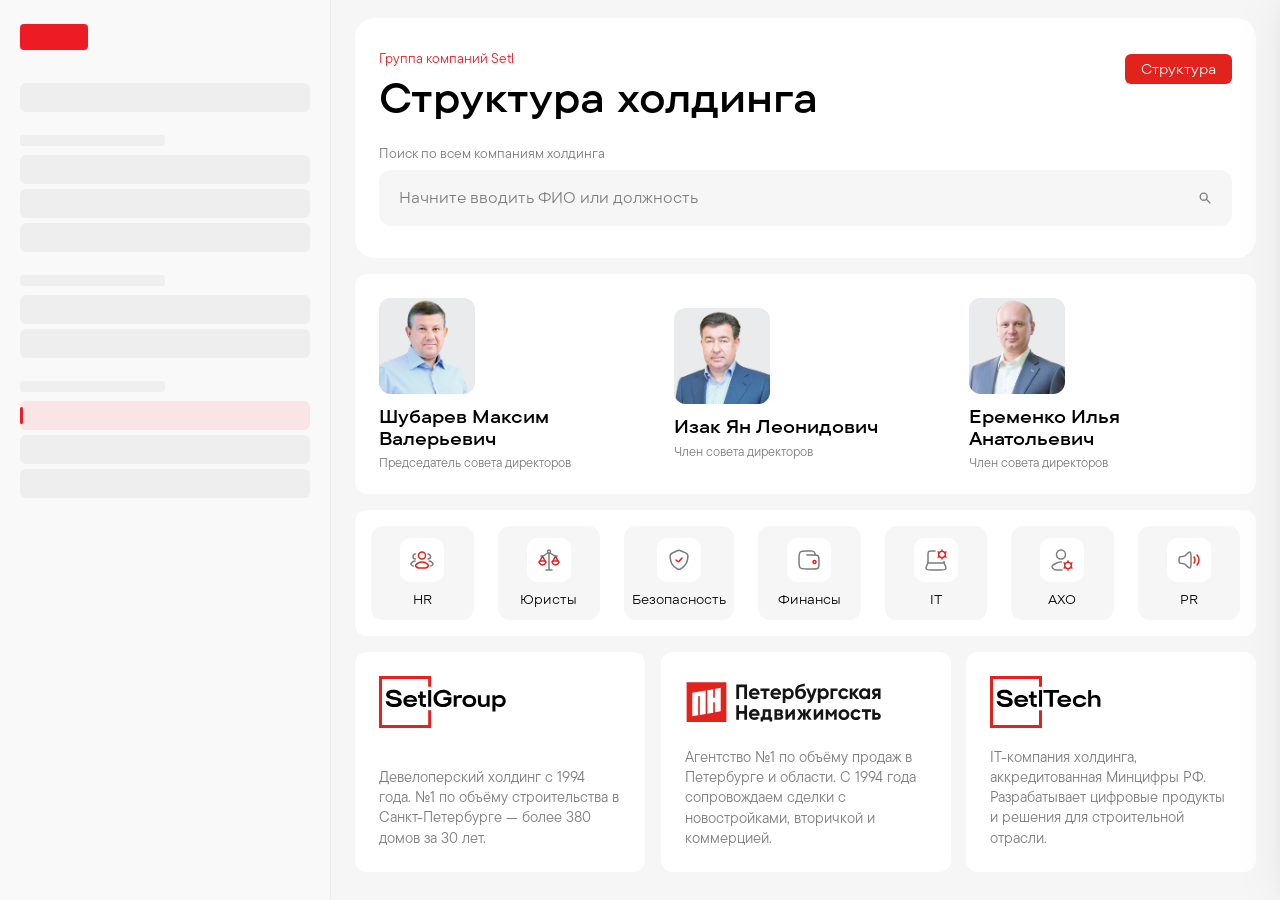
==== index.html @ c425c5f5 "Печать: хвост линий и отступов под последней строкой не уходит на отдельный пустой лист Co-Authored-" ====
<!DOCTYPE html>
<html lang="ru">
<head>
  <meta charset="UTF-8">
  <meta name="viewport" content="width=device-width, initial-scale=1.0">
  <title>Структура Setl</title>
  <style>

/* ============================================================
   ШРИФТЫ
   При встраивании в Битрикс: поменять пути на абсолютные
============================================================ */
@font-face {
  font-family: 'TT Commons Pro';
  src: url('Fonts/TT_Commons_Pro_Regular.otf') format('opentype');
  font-weight: 400;
}
@font-face {
  font-family: 'TT Commons Pro';
  src: url('Fonts/TT_Commons_Pro_Bold.otf') format('opentype');
  font-weight: 700;
}
@font-face {
  font-family: 'TT Commons Pro Expanded';
  src: url('Fonts/TT_Commons_Pro_Expanded_Regular.otf') format('opentype');
  font-weight: 400;
}
@font-face {
  font-family: 'TT Commons Pro Expanded';
  src: url('Fonts/TT_Commons_Pro_Expanded_DemiBold.otf') format('opentype');
  font-weight: 600;
}
@font-face {
  font-family: 'TT Commons Pro Expanded';
  src: url('Fonts/TT_Commons_Pro_Expanded_Bold.otf') format('opentype');
  font-weight: 700;
}

/* ============================================================
   ТОКЕНЫ
============================================================ */
:root {
  --red:     #ED1C24;
  --black:   #000000;
  --gray:    #41484A;
  --surface: #F6F6F6;
  --white:   #FFFFFF;
  --border:  rgba(0,0,0,0.08);
  --r-sm:    6px;
  --r-lg:    12px;
  --f-body:  'TT Commons Pro', sans-serif;
  --f-exp:   'TT Commons Pro Expanded', sans-serif;
  --lh:      1.2;

  /* полотно структуры */
  --canvas-bg:   #E7F4FF;
  --canvas-dot:  #A1D4FF;
  --canvas-line: #83BFFC;
  --link-blue:   #3C83F6;

  /* полоса прокрутки — из setl-akademiya-ui-kit (Scrollbar, размер xs; --gray-150/300/600) */
  --scrollbar-track:       #f4f3f3;
  --scrollbar-thumb:       #dedcdc;
  --scrollbar-thumb-hover: #bdb9b8;
}

/* Маленькая полоса прокрутки (Scrollbar xs из setl-akademiya-ui-kit): 12px = полоса 4 + поля 4.
   Это вид нативного скролла, а не нарисованный — тачпад и инерция работают как обычно.
   Одна на весь сервис: класс .scroll-xs на прокручиваемой коробке */
.scroll-xs { overflow: auto; }
@supports not selector(::-webkit-scrollbar) {
  .scroll-xs { scrollbar-color: var(--scrollbar-thumb) var(--scrollbar-track); scrollbar-width: thin; }
}
.scroll-xs::-webkit-scrollbar { width: 12px; height: 12px; }
.scroll-xs::-webkit-scrollbar-button { display: none; }
.scroll-xs::-webkit-scrollbar-corner { background: transparent; }
.scroll-xs::-webkit-scrollbar-track,
.scroll-xs::-webkit-scrollbar-thumb {
  border-radius: 100px; border: 4px solid transparent; background-clip: padding-box;
}
.scroll-xs::-webkit-scrollbar-track { background-color: var(--scrollbar-track); }
.scroll-xs::-webkit-scrollbar-thumb { background-color: var(--scrollbar-thumb); }
.scroll-xs::-webkit-scrollbar-thumb:hover { background-color: var(--scrollbar-thumb-hover); }

*, *::before, *::after { box-sizing: border-box; margin: 0; padding: 0; }
body {
  font-family: var(--f-body);
  color: var(--black);
  background: #f6f6f6;
  line-height: var(--lh);
  -webkit-font-smoothing: antialiased;
  moz-osx-font-smoothing: grayscale;
}

/* ============================================================
   ДЕМО-МАКЕТ
   При встраивании в Битрикс: убрать .demo-layout и .sidebar-stub
============================================================ */
.demo-layout {
  display: flex;
  min-height: 100vh;
}
.sidebar-stub {
  width: 331px;
  min-height: 100vh;
  background: #F9F9F9;
  border-right: 1px solid rgba(0,0,0,0.06);
  flex-shrink: 0;
  display: flex;
  flex-direction: column;
  padding: 24px 20px;
  gap: 5px;
}
.stub-logo {
  width: 68px;
  height: 26px;
  background: var(--red);
  border-radius: 4px;
  margin-bottom: 28px;
}
.stub-nav-item {
  height: 29px;
  border-radius: var(--r-sm);
  background: rgba(0,0,0,0.045);
}
.stub-nav-item.active {
  background: rgba(237,28,36,0.09);
  position: relative;
}
.stub-nav-item.active::before {
  content: '';
  position: absolute;
  left: 0; top: 6px; bottom: 6px;
  width: 3px;
  border-radius: 2px;
  background: var(--red);
}
.stub-nav-group {
  margin-top: 18px;
  margin-bottom: 4px;
  height: 11px;
  width: 50%;
  background: rgba(0,0,0,0.04);
  border-radius: 3px;
}

.org-content {
  /* тянется по ширине области контента: от узких экранов до 2К (2560 − меню ≈ 2230px) */
  flex: 1 1 auto; min-width: 0; max-width: 2400px;
  padding: 0 24px;
  container-type: inline-size; container-name: org;
  min-height: 100vh;
  position: relative;
  overflow: hidden;
}

/* ============================================================
   ВЬЮХИ
============================================================ */
.view { display: none; }
.view.active { display: block; }

/* ============================================================
   ХЛЕБНЫЕ КРОШКИ
============================================================ */
.breadcrumb {
  display: flex;
  align-items: center;
  gap: 2px;
  padding: 18px 0 0;
  font-size: 13px;
  color: rgba(0,0,0,0.38);
}
.bc-item {
  cursor: pointer;
  transition: color 0.15s, background 0.15s;
  padding: 3px 7px;
  border-radius: 4px;
}
.bc-item:hover { color: var(--black); background: var(--surface); }
.bc-item.current { color: var(--black); cursor: default; font-weight: 600; padding: 0; }
.bc-sep { color: rgba(0,0,0,0.18); font-size: 10px; padding: 0 2px; }

/* ============================================================
   ЗАГОЛОВОК СТРАНИЦЫ (только лендинг)
============================================================ */
.page-title {
  font-family: var(--f-exp);
  font-weight: 700;
  font-size: 48px;
  color: var(--black);
  padding: 22px 0 44px;
  text-align: center;
  justify-content: center;
}

/* ============================================================
   БЭК-ОФИС: STICKY ПОЛОСКА
============================================================ */
.backoffice-strip {
  position: sticky;
  top: 0;
  z-index: 100;
  background: rgba(255,255,255,0.92);
  backdrop-filter: blur(12px);
  -webkit-backdrop-filter: blur(12px);
  border-bottom: 1px solid var(--border);
  padding: 10px 0;
  display: flex;
  align-items: center;
  gap: 14px;
}
.bo-strip-label {
  font-family: var(--f-exp);
  font-weight: 600;
  font-size: 10px;
  color: rgba(0,0,0,0.3);
  letter-spacing: 0.9px;
  white-space: nowrap;
  text-transform: uppercase;
}
.bo-strip-items { display: flex; gap: 8px; flex-wrap: nowrap; flex: 1 0 0; }
.bo-strip-item {
  padding: 0 16px;
  height: 48px;
  background: #f6f6f6;
  border-radius: 12px;
  font-family: var(--f-exp);
  font-size: 14px;
  color: var(--black);
  cursor: pointer;
  white-space: nowrap;
  display: flex; align-items: center; justify-content: center;
  transition: background 0.15s, color 0.15s;
  flex-shrink: 0;
}
.bo-strip-item:hover { background: #e0e0e0; }

/* ============================================================
   ЛЕНДИНГ: ОБЩИЙ КОНТЕЙНЕР
============================================================ */
#view-landing {
  background: #f6f6f6;
  padding: 0;
  flex-direction: column;
  gap: 16px;
  min-height: 100%;
  box-sizing: border-box;
}
#view-landing.active {
  display: flex;
}
#view-tree {
  background: #ffffff;
  min-height: 100vh;
  margin: 0 -24px;
  padding: 0 24px;
}
.org-content:has(#view-tree.active) {
  background: #ffffff;
}


/* Заголовок + поиск */
.lnd-header {
  background: white;
  border-radius: 20px;
  padding: 32px 24px;
  display: flex;
  flex-direction: column;
  gap: 24px;
}
.lnd-label { font-size: 14px; color: var(--red); line-height: 1.2; margin-bottom: 6px; }
.lnd-title { font-family: var(--f-exp); font-weight: 600; font-size: 40px; color: var(--black); line-height: 1.2; }
.lnd-header__top { display: flex; align-items: flex-start; justify-content: space-between; gap: 24px; }
.btn-legal.lnd-custom-btn { flex-shrink: 0; margin-top: 4px; font-family: var(--f-exp); background: #e2221c; color: #fff; }   /* праймари; .btn-legal ниже по файлу — поэтому двойной класс */
.btn-legal.lnd-custom-btn:hover { background: #c81d18; color: #fff; }
.lnd-search-block { display: flex; flex-direction: column; gap: 8px; }
.lnd-search-label { font-size: 14px; color: #7c7c7c; line-height: 1.2; }
.lnd-search-wrap {
  background: #f6f6f6; border-radius: 12px; height: 56px;
  display: flex; align-items: center; padding: 0 20px; gap: 12px;
  position: relative;
}
.lnd-search-input {
  flex: 1; background: none; border: none; outline: none;
  font-family: var(--f-exp); font-size: 15px; color: var(--black);
}
.lnd-search-input::placeholder { color: #7c7c7c; }
.lnd-search-icon { flex-shrink: 0; }
#search-dd-landing {
  position: absolute; top: calc(100% + 6px); left: 0; right: 0; width: auto;
  background: var(--white); border: 1px solid var(--border);
  border-radius: var(--r-lg); box-shadow: 0 8px 32px rgba(0,0,0,0.12);
  z-index: 200; max-height: 400px; overflow-y: auto; display: none;
}
#search-dd-landing.open { display: block; }
.gs-dd-inner { display: contents; }
.gs-group-head {
  padding: 10px 16px 4px;
  font-size: 11px; font-weight: 600; letter-spacing: 0.04em;
  color: rgba(0,0,0,0.42); text-transform: uppercase;
  border-top: 1px solid var(--border);
}
.gs-group-head:first-child { border-top: none; }
.gs-item {
  display: flex; align-items: center; gap: 12px;
  padding: 10px 16px; cursor: pointer;
  border-bottom: 1px solid var(--border);
  transition: background 0.1s;
}
.gs-item:last-child { border-bottom: none; }
.gs-item:hover { background: var(--surface); }
.gs-ava-wrap { flex-shrink: 0; }
.gs-ava {
  width: 36px; height: 36px; border-radius: 8px;
  display: flex; align-items: center; justify-content: center;
  font-family: var(--f-exp); font-weight: 600; font-size: 13px; color: #333;
}
.gs-ava-img { width: 36px; height: 36px; border-radius: 8px; object-fit: cover; }
.gs-ava-dept { background: #f6f6f6; }
.gs-info { flex: 1; min-width: 0; }
.gs-name { font-size: 13px; font-weight: 600; color: var(--black); white-space: nowrap; overflow: hidden; text-overflow: ellipsis; }
.gs-sub { font-size: 11px; color: rgba(0,0,0,0.42); margin-top: 2px; white-space: nowrap; overflow: hidden; text-overflow: ellipsis; }
.gs-dot { opacity: 0.5; margin: 0 3px; }

/* Директора */
.lnd-directors {
  background: white; border-radius: 12px; padding: 24px;
  display: flex; gap: 0; align-items: center;
}
.lnd-dir-card {
  flex: 1; min-width: 0; padding: 0 16px; cursor: pointer;
  container-type: inline-size;
}
.lnd-dir-card__in { display: flex; gap: 16px; align-items: center; }
/* узкая карточка — текст под фото */
@container (max-width: 380px) {
  .lnd-dir-card__in { flex-direction: column; align-items: flex-start; gap: 12px; }
}
.lnd-dir-card:first-child { padding-left: 0; }
.lnd-dir-card:last-child { padding-right: 0; }
.lnd-dir-photo {
  width: 96px; height: 96px; border-radius: 12px; flex-shrink: 0;
  object-fit: cover; background: #e9e9e9;
  display: flex; align-items: center; justify-content: center;
  font-family: var(--f-exp); font-weight: 600; font-size: 22px; color: #7c7c7c;
}
.lnd-dir-photo img { width: 100%; height: 100%; object-fit: cover; border-radius: 12px; }
.lnd-dir-info { display: flex; flex-direction: column; gap: 6px; }
.lnd-dir-name {
  font-family: var(--f-exp); font-weight: 600; font-size: 18px;
  color: var(--black); line-height: 1.2; transition: color 0.15s;
}
.lnd-dir-card:hover .lnd-dir-name { color: var(--red); }
.lnd-dir-role { font-size: 13px; color: #7c7c7c; line-height: 1.2; }

/* Бэк-офис */
.lnd-bo-row {
  background: white; border-radius: 12px; padding: 16px;
  display: flex; gap: 24px; align-items: center;
}
.lnd-bo-item {
  flex: 1; display: flex; flex-direction: column; gap: 10px;
  align-items: center; justify-content: center;
  padding: 12px 8px; border-radius: 12px; background: #f6f6f6;
  cursor: pointer; transition: background 0.15s; position: relative;
}
.lnd-bo-item:hover { background: white; box-shadow: 0 0 0 1.5px rgba(226,34,28,0.25); }
.lnd-bo-icon-wrap {
  background: white; border-radius: 10px; padding: 10px;
  display: flex; align-items: center; justify-content: center;
  line-height: 0; color: #7c7c7c; transition: color 0.15s;
}
.lnd-bo-item:hover .lnd-bo-icon-wrap { background: #fff0f0; color: var(--red); }
.lnd-bo-name { font-family: var(--f-exp); font-size: 13px; color: var(--black); text-align: center; line-height: 1.2; }

/* Компании */
.lnd-companies { display: flex; gap: 16px; }
.lnd-co-card {
  flex: 1; background: white; border-radius: 12px;
  min-height: 220px; padding: 24px; overflow: hidden;
  cursor: pointer; display: flex; flex-direction: column;
  transition: box-shadow 0.2s;
  position: relative;
}
.lnd-co-card:hover { box-shadow: 0 2px 16px rgba(0,0,0,0.08); }
.lnd-co-card.lnd-co-card--static { cursor: default; }
.lnd-co-card.lnd-co-card--static:hover { box-shadow: none; }
.lnd-co-card.lnd-co-card--static:hover .lnd-co-default { opacity: 1 !important; transform: translateY(0) !important; pointer-events: all !important; }

.lnd-co-default {
  display: flex; flex-direction: column; gap: 16px; flex: 1;
  transition: opacity 0.22s ease, transform 0.22s ease;
  opacity: 1; transform: translateY(0);
}
.lnd-co-logo { height: 52px; object-fit: contain; object-position: left top; }
.lnd-co-name-text {
  font-family: var(--f-exp); font-weight: 700; font-size: 20px;
  color: var(--black); line-height: 1.2;
}
.lnd-co-desc { font-size: 15px; color: #7c7c7c; line-height: 1.35; flex: 1; display: flex; align-items: flex-end; }

.lnd-co-blocks {
  display: flex; flex-direction: column; flex: 1; gap: 2px;
  position: absolute; inset: 24px 12px 24px 24px;   /* справа место под полосу прокрутки */
  overflow-y: auto; overscroll-behavior: contain;
  transition: opacity 0.22s ease, transform 0.22s ease;
  opacity: 0; transform: translateY(10px); pointer-events: none;
}
.lnd-co-card:hover .lnd-co-default {
  opacity: 0; transform: translateY(-8px); pointer-events: none;
}
.lnd-co-card:hover .lnd-co-blocks {
  opacity: 1; transform: translateY(0); pointer-events: all;
}
.lnd-co-block-item {
  display: flex; align-items: center; justify-content: space-between;
  padding: 8px 12px; border-radius: 6px;
  font-family: var(--f-exp); font-size: 14px; color: var(--black);
  cursor: pointer; transition: background 0.12s, color 0.12s;
  text-decoration: none;
}
.lnd-co-block-item:hover { background: rgba(226,34,28,0.06); color: #e2221c; }
.lnd-co-block-item svg { flex-shrink: 0; color: var(--red); }
/* Руководители при наведении (компании без блоков): карточка совета директоров, компактно.
   Размер — по ширине карточки компании */
.lnd-co-card--leaders { cursor: default; container-type: inline-size; }
.lnd-co-leaders { gap: 16px; inset: 24px; }
.lnd-dir-card--compact { padding: 0; cursor: default; flex: none; }
.lnd-dir-card--compact .lnd-dir-card__in { flex-direction: row; align-items: center; gap: 16px; }
.lnd-dir-card--compact .lnd-dir-photo { width: 72px; height: 72px; font-size: 18px; color: rgba(0,0,0,0.5); }
.lnd-dir-card--compact .lnd-dir-info { gap: 4px; min-width: 0; }
.lnd-dir-card--compact .lnd-dir-name { font-size: 16px; }
.lnd-dir-card--compact:hover .lnd-dir-name { color: var(--black); }
@container (max-width: 360px) {
  .lnd-co-leaders { gap: 12px; }
  .lnd-dir-card--compact .lnd-dir-card__in { gap: 12px; }
  .lnd-dir-card--compact .lnd-dir-photo { width: 56px; height: 56px; font-size: 15px; }
  .lnd-dir-card--compact .lnd-dir-name { font-size: 14px; }
  .lnd-dir-card--compact .lnd-dir-role { font-size: 12px; }
}
@container (max-width: 260px) {
  .lnd-dir-card--compact .lnd-dir-photo { width: 44px; height: 44px; font-size: 13px; border-radius: 10px; }
  .lnd-dir-card--compact .lnd-dir-photo img { border-radius: 10px; }
  .lnd-dir-card--compact .lnd-dir-name { font-size: 13px; }
}
/* пока список помещается — по центру по высоте; не помещается — прокрутка с начала */
.lnd-co-blocks > :first-child { margin-top: auto; }
.lnd-co-blocks > :last-child { margin-bottom: auto; }

.section-label {
  font-family: var(--f-exp);
  font-weight: 400;
  font-size: 11px;
  color: rgba(0,0,0,0.35);
  letter-spacing: 1.3px;
  text-align: center;
  margin-bottom: 20px;
  text-transform: uppercase;
}
.directors-row {
  display: flex;
  border-top: 1px solid var(--border);
  border-bottom: 1px solid var(--border);
  margin: 0 -24px;
}
.dir-card {
  flex: 1;
  display: flex;
  flex-direction: column;
  align-items: center;
  text-align: center;
  padding: 44px 40px 40px;
  background: var(--surface);
  border-right: 1px solid var(--border);
  gap: 0;
}
.dir-card:last-child { border-right: none; }
.dir-avatar {
  width: 84px;
  height: 84px;
  border-radius: 50%;
  background: var(--white);
  overflow: hidden;
  display: flex;
  align-items: center;
  justify-content: center;
  font-size: 22px;
  color: var(--gray);
  font-weight: 600;
  flex-shrink: 0;
  box-shadow: 0 2px 12px rgba(0,0,0,0.07);
}
.dir-avatar img { width: 100%; height: 100%; object-fit: cover; }
.dir-role {
  font-size: 14px;
  color: var(--gray);
  line-height: 1.45;
  margin-top: 18px;
  margin-bottom: 10px;
  min-height: 42px;
  display: flex;
  align-items: flex-start;
  justify-content: center;
}
.dir-name {
  font-family: var(--f-exp);
  font-weight: 700;
  font-size: 14px;
  color: var(--black);
  line-height: 1.45;
  transition: color 0.15s;
}
.dir-card { cursor: pointer; }
.dir-card:hover .dir-name { color: var(--red); }

/* ============================================================
   ЛЕНДИНГ: КОМПАНИИ
============================================================ */
.h-divider { height: 1px; background: var(--border); }
.companies-row { display: flex; }
.company-tile {
  flex: 1;
  display: flex;
  flex-direction: column;
  align-items: stretch;
  justify-content: center;
  padding: 0;
  cursor: pointer;
  transition: background 0.2s;
  position: relative;
  border-right: 1px solid var(--border);
  overflow: hidden;
  min-height: 220px;
}
.company-tile:last-child { border-right: none; }
.company-tile::after {
  content: '';
  position: absolute;
  bottom: 0; left: 0; right: 0;
  height: 3px;
  background: var(--red);
  transform: scaleX(0);
  transform-origin: left;
  transition: transform 0.3s cubic-bezier(0.4,0,0.2,1);
}
.company-tile:hover { background: var(--surface); }
.company-tile.show-blocks:hover { background: var(--white); }
.company-tile:not(.show-blocks):hover::after { transform: scaleX(1); }

.company-tile__default {
  display: flex; flex-direction: column;
  align-items: center; justify-content: center;
  padding: 60px 32px 52px; flex: 1;
}
.company-tile__default img { max-width: 210px; max-height: 68px; object-fit: contain; }
.company-tile-name {
  font-family: var(--f-exp);
  font-weight: 700;
  font-size: 20px;
  text-align: center;
  line-height: 1.3;
}
.company-tile-arrow {
  position: absolute;
  bottom: 20px; right: 24px;
  opacity: 0;
  transition: opacity 0.2s, transform 0.25s;
  color: var(--red);
  transform: translateX(-6px);
}
.company-tile:not(.show-blocks):hover .company-tile-arrow { opacity: 1; transform: translateX(0); }

.company-tile__blocks {
  display: none; flex-direction: column;
  justify-content: center; flex: 1;
}
.company-tile.show-blocks .company-tile__blocks { display: flex; }
.company-tile.show-blocks .company-tile__default { display: none; }
.company-tile__block-item {
  display: flex; align-items: center; justify-content: space-between;
  padding: 16px 28px;
  font-family: var(--f-exp); font-size: 14px; font-weight: 500;
  color: var(--black);
  border-bottom: 1px solid var(--border);
  transition: color 0.13s;
  cursor: pointer;
}
.company-tile__block-item:last-child { border-bottom: none; }
.company-tile__block-item:hover { color: var(--red); }
.company-tile__block-item svg { flex-shrink: 0; color: var(--red); }

/* ============================================================
   ЛЕНДИНГ: БЭК-ОФИС (полный)
============================================================ */
.backoffice-full { padding: 48px 0 72px; }
.bo-full-grid {
  display: flex;
  justify-content: center;
  flex-wrap: wrap;
  gap: 8px;
}
.bo-full-item {
  display: flex;
  flex-direction: column;
  align-items: center;
  gap: 8px;
  padding: 18px 20px 14px;
  border-radius: var(--r-lg);
  background: var(--surface);
  cursor: pointer;
  transition: background 0.15s, color 0.15s;
  color: var(--gray);
  min-width: 104px;
  text-align: center;
}
.bo-full-item:hover { background: var(--white); color: var(--black); box-shadow: 0 0 0 1px var(--border); }
.bo-full-item:hover .bo-icon { color: rgba(0,0,0,0.4); }
.bo-icon { color: rgba(0,0,0,0.4); transition: color 0.15s; line-height: 0; }
.bo-full-name { font-family: var(--f-exp); font-weight: 600; font-size: 13px; }

/* ============================================================
   COMPANY VIEW
============================================================ */
.cv-header {
  padding: 32px 0 0;
  display: flex;
  align-items: center;
  justify-content: space-between;
}
.cv-logo-area { display: flex; align-items: center; gap: 18px; }
.cv-logo-area img { max-height: 48px; object-fit: contain; }
.cv-logo-name { font-family: var(--f-exp); font-weight: 700; font-size: 24px; }
.cv-red-line { width: 1px; height: 36px; background: #C8C8C8; }
.btn-legal {
  display: inline-flex; align-items: center;
  background: #fdf0f0; color: #d33831;
  border: none; cursor: pointer;
  padding: 0 16px; height: 30px; border-radius: 6px;
  font-family: var(--f-body); font-size: 14px;
  white-space: nowrap; transition: background 0.15s, color 0.15s;
}
.btn-legal:hover { background: #fad8d8; color: #c0302a; }
.btn-legal svg { margin-right: 6px; }

.blocks-row {
  display: grid;
  grid-template-columns: repeat(auto-fill, minmax(240px, 1fr));
  gap: 16px;
  margin-top: 32px;
  padding-bottom: 60px;
}
.block-tile {
  padding: 32px 24px 28px;
  background: var(--white);
  border: 1px solid var(--border);
  border-radius: var(--r-lg);
  cursor: pointer;
  display: flex;
  flex-direction: column;
  justify-content: space-between;
  gap: 28px;
  transition: box-shadow 0.25s, border-color 0.25s, transform 0.25s;
  position: relative;
  overflow: hidden;
  min-height: 160px;
}
.block-tile::before {
  content: '';
  position: absolute;
  top: 0; left: 0; right: 0;
  height: 3px;
  background: var(--red);
  transform: scaleX(0);
  transform-origin: left;
  transition: transform 0.3s cubic-bezier(0.4,0,0.2,1);
}
.block-tile:hover {
  box-shadow: 0 8px 36px rgba(0,0,0,0.09);
  border-color: transparent;
  transform: translateY(-3px);
}
.block-tile:hover::before { transform: scaleX(1); }
.block-name {
  font-family: var(--f-exp);
  font-weight: 700;
  font-size: 15px;
  color: var(--black);
  line-height: 1.35;
}
.block-arrow {
  width: 30px;
  height: 30px;
  border-radius: 50%;
  background: var(--surface);
  display: flex;
  align-items: center;
  justify-content: center;
  color: var(--gray);
  transition: background 0.2s, color 0.2s;
  flex-shrink: 0;
  align-self: flex-start;
}
.block-tile:hover .block-arrow { background: var(--red); color: var(--white); }

/* ============================================================
   TREE VIEW
============================================================ */
/* Шапка блока */
.tv-head {
  display: flex; gap: 24px; align-items: center;
  padding: 36px 0 12px;
}
.tv-head__main, .tv-head__desc { flex: 1 1 0; min-width: 0; }
.tv-head__main { display: flex; gap: 16px; align-items: flex-start; }
/* Кнопка-иконка (розовая, как «назад» у названия блока): обычная — 30px, XS — 24px */
.btn-icon {
  width: 30px; height: 30px; flex-shrink: 0; padding: 0;
  display: grid; place-items: center;
  background: #fdf0f0; border: none; border-radius: 6px; cursor: pointer;
  transition: background 0.15s;
}
.btn-icon:hover { background: #fad8d8; }
.btn-icon img { display: block; width: 14px; height: 14px; }
.btn-icon--xs { width: 24px; height: 24px; }
.btn-icon--xs img { width: 12px; height: 12px; }
.btn-icon__flip { transform: scaleX(-1); }   /* стрелка вправо — та же «влево», отражённая */
.tv-back { margin-top: 6px; }
.tv-head__titles { min-width: 0; display: flex; flex-direction: column; gap: 4px; }
.tv-title {
  font-family: var(--f-exp); font-weight: 600; font-size: 32px; line-height: 1.2;
  color: var(--black);
}
.tv-head__actions { display: flex; gap: 4px; flex-wrap: wrap; }
.tv-head .btn-legal { font-family: var(--f-exp); color: #e2221c; }
/* «Список юридических лиц» — ссылкой, как «Подробнее» */
.tv-link {
  height: 30px; padding: 4px 0; background: none; border: none; cursor: pointer;
  font-family: var(--f-exp); font-size: 14px; line-height: 1.2; color: #d33831;
}
.tv-link:hover { opacity: 0.75; }
#btn-print-open svg { display: block; }
.tv-head__desc { display: flex; flex-direction: column; align-items: flex-start; gap: 4px; }
.tv-desc {
  max-width: 700px;
  font-family: var(--f-exp); font-size: 16px; line-height: 1.2; color: #7c7c7c;
  display: -webkit-box; -webkit-line-clamp: 2; -webkit-box-orient: vertical; overflow: hidden;
}
.btn-more {
  height: 30px; padding: 4px 0;
  background: none; border: none; cursor: pointer;
  font-family: var(--f-exp); font-size: 14px; line-height: 1.2; color: #d33831;
}
.btn-more:hover { opacity: 0.75; }
.tv-controls-row {
  display: flex; align-items: center; gap: 32px;
  margin: 24px -24px 0; padding: 8px 24px;
  position: sticky; top: 0; z-index: 100;
  background: rgba(255,255,255,0.92);
  backdrop-filter: blur(12px); -webkit-backdrop-filter: blur(12px);
}
.tv-controls { display: flex; align-items: center; gap: 32px; flex-shrink: 0; }
.tv-controls .search-wrap { flex: none; width: 280px; }
/* Пока шапка в две колонки — поиск+масштаб занимают правую половину, и поиск начинается
   по левому краю описания (половины шапки: (ширина − зазор 24) / 2) */
@container org (min-width: 1151px) {
  .tv-controls { flex: 0 0 calc((100% - 24px) / 2); }
  .tv-controls .search-wrap { flex: 1 1 auto; width: auto; }
}
.tv-controls-row .bo-strip-items { gap: 16px; }

/* Лента иконок с прокруткой стрелками (setupHScroll) */
.hscroll { position: relative; flex: 1 1 auto; min-width: 0; display: flex; }
.hscroll .bo-strip-items {
  flex: 1 1 auto; min-width: 0; overflow-x: auto; scroll-behavior: smooth;
  scrollbar-width: none; overscroll-behavior-x: contain;
}
.hscroll .bo-strip-items::-webkit-scrollbar { display: none; }
.hscroll::before, .hscroll::after {        /* затухание у края, где есть продолжение */
  content: ''; position: absolute; top: 0; bottom: 0; width: 56px; z-index: 1;
  pointer-events: none; opacity: 0; transition: opacity 0.2s;
}
.hscroll::before { left: 0;  background: linear-gradient(to right, #fff 40%, rgba(255,255,255,0)); }
.hscroll::after  { right: 0; background: linear-gradient(to left,  #fff 40%, rgba(255,255,255,0)); }
.hscroll.can-prev::before, .hscroll.can-next::after { opacity: 1; }
.hscroll__btn {          /* вид — .btn-icon--xs, здесь только место и появление */
  position: absolute; top: 50%; z-index: 2; transform: translateY(-50%);
  opacity: 0; pointer-events: none; transition: opacity 0.2s, background 0.15s;
}
.hscroll__btn--prev { left: 0; }
.hscroll__btn--next { right: 0; }
.hscroll.can-prev .hscroll__btn--prev, .hscroll.can-next .hscroll__btn--next { opacity: 1; pointer-events: auto; }

/* Иконки бэк-офиса (вместо текстовых пилюль), подпись — в тултипе */
.bo-strip-item--icon { width: 36px; height: 36px; padding: 0; }
.bo-strip-item--icon svg, .bo-strip-item--icon img { width: 20px; height: 20px; display: block; }

/* Адаптив экрана дерева (по ширине контентной области .org-content):
   — описание с «Подробнее» уходит под название и кнопки;
   — поиск и масштаб уходят под иконки бэк-офиса;
   — полотно уменьшается пропорционально (aspect-ratio у .canvas-wrapper) */
@container org (max-width: 1150px) {
  .tv-head { flex-direction: column; align-items: stretch; gap: 12px; }
  .tv-head__desc { padding-left: 46px; }   /* по левому краю названия: «назад» 30 + отступ 16 */
}
@container org (max-width: 1000px) {
  .tv-controls-row { flex-wrap: wrap; row-gap: 12px; }
  .tv-controls { width: 100%; }
  .tv-controls .search-wrap { flex: 1 1 auto; width: auto; }
}
.zoom-right { display: flex; align-items: center; gap: 24px; flex-shrink: 0; }
.zoom-group { display: flex; align-items: center; gap: 8px; }

.search-wrap { position: relative; flex: 1 0 0; }
.search-input {
  width: 100%;
  height: 36px;
  padding: 0 40px 0 12px;
  border: none;
  border-radius: 12px;
  font-family: var(--f-exp);
  font-size: 16px; letter-spacing: 0.02em;
  outline: none;
  background: #f6f6f6;
  color: var(--black);
  transition: background 0.15s;
}
.search-input:focus { background: #eeeeee; }
.search-input::placeholder { color: #7c7c7c; }
.search-icon {
  position: absolute;
  right: 14px;
  left: auto;
  top: 50%;
  transform: translateY(-50%);
  color: rgba(0,0,0,0.32);
  pointer-events: none;
}
/* Крестик сброса — вместо лупы, когда в поле что-то введено */
.search-clear {
  position: absolute; right: 8px; top: 50%; transform: translateY(-50%);
  width: 24px; height: 24px; border: none; border-radius: 6px; background: none;
  display: none; place-items: center; cursor: pointer;
  color: rgba(0,0,0,0.45); transition: color 0.15s, background 0.15s;
}
.search-clear:hover { color: var(--black); background: rgba(0,0,0,0.05); }
.search-wrap.has-value .search-icon { display: none; }
.search-wrap.has-value .search-clear { display: grid; }

/* Zoom slider */
.zoom-slider {
  -webkit-appearance: none; appearance: none;
  width: 140px; height: 6px;
  border-radius: 4px; outline: none; border: none; cursor: pointer;
  background: #f6f6f6;
}
.zoom-slider::-webkit-slider-thumb {
  -webkit-appearance: none;
  width: 14px; height: 14px;
  border-radius: 50%;
  background: #fff;
  box-shadow: 0 1px 4px rgba(0,0,0,0.22);
  cursor: pointer;
}
.zoom-slider::-moz-range-thumb {
  width: 14px; height: 14px;
  border-radius: 50%; border: none;
  background: #fff;
  box-shadow: 0 1px 4px rgba(0,0,0,0.22);
  cursor: pointer;
}
.search-dropdown {
  position: absolute;
  top: calc(100% + 6px);
  left: 0;
  right: 0;
  width: auto;
  background: var(--white);
  border: 1px solid var(--border);
  border-radius: var(--r-lg);
  box-shadow: 0 8px 32px rgba(0,0,0,0.12);
  z-index: 200;
  max-height: 320px;
  overflow-y: auto;
  display: none;
}
.search-dropdown.open { display: block; }
.sd-item {
  padding: 10px 16px;
  cursor: pointer;
  border-bottom: 1px solid var(--border);
}
.sd-item:hover { background: var(--surface); }
.sd-item:last-child { border-bottom: none; }
.sd-name { font-weight: 600; font-size: 13px; }
.sd-role { font-size: 11px; color: rgba(0,0,0,0.42); margin-top: 2px; }

.zoom-btn {
  width: 36px;
  height: 36px;
  background: #fdf0f0;
  border: none;
  border-radius: 6px;
  cursor: pointer;
  display: flex;
  align-items: center;
  justify-content: center;
  flex-shrink: 0;
  transition: background 0.15s;
}
.zoom-btn:hover { background: #fad8d8; }
/* «Развернуть все / Свернуть все»: иконка по режиму */
.fold-all-btn[hidden] { display: none; }
/* «Структура» (кастомная): без юрлиц, ленты отделов, поиска и «развернуть все» */
#view-tree.is-custom #btn-legal-open, #view-tree.is-custom .tv-controls-row .hscroll,
#view-tree.is-custom .tv-controls .search-wrap, #view-tree.is-custom #btn-fold-all { display: none !important; }
#view-tree.is-custom .tv-controls-row { justify-content: flex-end; }
#view-tree.is-custom .tv-controls { flex: none !important; margin-left: auto; }
.fold-all-btn, .zoom-btn--reset { margin-right: -16px; }   /* развернуть все, сброс, печать — группой с зазором 8 */
.fold-all-btn[data-mode="expand"] .fold-all-btn__collapse,
.fold-all-btn[data-mode="collapse"] .fold-all-btn__expand { display: none; }

.canvas-wrapper {
  margin-top: 8px;
  aspect-ratio: 1488 / 902;   /* по макету; на узких экранах уменьшается пропорционально */
  max-height: calc(100vh - 140px);   /* на широких (2К) не выше экрана под липкой строкой управления */
  min-height: 420px;
  background-color: var(--canvas-bg);
  background-image: radial-gradient(circle, var(--canvas-dot) 1px, transparent 1px);
  background-size: 24px 24px;
  border-radius: 20px;
  overflow: hidden;
  position: relative;
  cursor: grab;
  user-select: none;
}
.canvas-wrapper.panning { cursor: grabbing; }
.canvas-inner {
  position: absolute;
  transform-origin: 0 0;
}
.tree-svg {
  position: absolute;
  top: 0; left: 0;
  pointer-events: none;
  overflow: visible;
}

/* ============================================================
   КАРТОЧКИ ДЕРЕВА
============================================================ */
.tree-node { position: absolute; }

/* Кнопка сворачивания ветки — по центру нижнего края карточки */
.fold-btn {
  position: absolute; left: 50%; bottom: -12px; transform: translateX(-50%); z-index: 2;
  height: 24px; min-width: 24px; padding: 0 6px; border-radius: 12px;
  display: inline-flex; align-items: center; justify-content: center; gap: 2px;
  background: #fff; border: 1px solid #CFE6FD; color: var(--link-blue);
  font-family: var(--f-exp); font-weight: 600; font-size: 11px; line-height: 1;
  box-shadow: 0 2px 8px rgba(23,137,190,0.18); cursor: pointer;
  transition: background 0.15s, border-color 0.15s;
}
.fold-btn svg { transform: rotate(180deg); }
.fold-btn--folded { padding: 0 6px 0 9px; }
.fold-btn--corner { left: auto; right: 24px; transform: none; }
.fold-btn--folded svg { transform: none; }
.fold-btn:hover { background: #E8F0FE; border-color: var(--link-blue); }
/* боковая — по центру правого края наборной карточки */
.fold-btn--side { left: auto; bottom: auto; right: 0; top: 50%; transform: translate(50%, -50%); }
.fold-btn--side svg { transform: rotate(90deg); }
.fold-btn--side.fold-btn--folded svg { transform: rotate(-90deg); }

/* Группа топ-руководителей */
.group-heads-box {
  display: flex;
  gap: 28px;
  background: transparent;
  border: none;
  padding: 0;
  box-shadow: none;
}
/* Подложка — включается когда руководителей > 1 */
.group-heads-box--plate {
  background: var(--white);
  border: 1px solid var(--border);
  border-radius: var(--r-lg);
  box-shadow: 0 2px 8px rgba(0,0,0,0.05);
  padding: 12px;
}

/* Карточка топ-руководителя */
.card-head {
  background: var(--white);
  border: 1px solid rgba(0,0,0,0.08);
  border-radius: var(--r-lg);
  padding: 16px 12px;
  display: flex;
  flex-direction: column;
  align-items: center;
  gap: 8px;
  text-align: center;
  width: 148px;
  box-shadow: 0 2px 8px rgba(0,0,0,0.05);
  transition: box-shadow 0.2s, border-color 0.2s;
  cursor: pointer;
}
.card-head:hover { box-shadow: 0 6px 20px rgba(0,0,0,0.1); border-color: #C8C8C8; }
.card-head-avatar {
  width: 52px;
  height: 52px;
  border-radius: 50%;
  background: var(--surface);
  overflow: hidden;
  display: flex;
  align-items: center;
  justify-content: center;
  font-size: 16px;
  font-weight: 700;
  color: var(--gray);
  flex-shrink: 0;
}
.card-head-avatar img { width: 100%; height: 100%; object-fit: cover; }
.card-head-role { font-size: 10px; color: rgba(0,0,0,0.42); line-height: 1.4; }
.card-head-name { font-family: var(--f-exp); font-weight: 700; font-size: 11px; color: var(--black); }

/* Карточка менеджера */
.card-person {
  background: var(--white);
  border: 1px solid rgba(0,0,0,0.08);
  border-radius: var(--r-lg);
  padding: 16px 12px;
  display: flex;
  flex-direction: column;
  align-items: center;
  justify-content: center;
  gap: 8px;
  text-align: center;
  width: 148px;
  height: 148px;
  box-shadow: 0 2px 8px rgba(0,0,0,0.05);
  transition: box-shadow 0.2s, border-color 0.2s;
}
.card-person:hover { box-shadow: 0 6px 20px rgba(0,0,0,0.1); border-color: #C8C8C8; }
.card-person.hl { border-color: var(--red); box-shadow: 0 0 0 3px rgba(237,28,36,0.12); }
.card-div.hl    { border-color: var(--red) !important; box-shadow: 0 0 0 3px rgba(237,28,36,0.12) !important; }
.card-head.hl   { border-color: var(--red) !important; box-shadow: 0 0 0 3px rgba(237,28,36,0.12) !important; }
.card-person-avatar {
  width: 50px;
  height: 50px;
  border-radius: 50%;
  background: var(--surface);
  overflow: hidden;
  display: flex;
  align-items: center;
  justify-content: center;
  font-size: 15px;
  font-weight: 600;
  color: var(--gray);
}
.card-person-avatar img { width: 100%; height: 100%; object-fit: cover; }
.card-person-role { font-size: 10px; color: rgba(0,0,0,0.42); line-height: 1.4; }
.card-person-name { font-family: var(--f-exp); font-weight: 700; font-size: 10px; color: var(--black); }

/* Карточка помощника */
.card-assistant {
  position: absolute;
  background: var(--white);
  border: 1px solid rgba(0,0,0,0.08);
  border-radius: var(--r-lg);
  padding: 10px;
  display: flex;
  flex-direction: column;
  align-items: center;
  gap: 5px;
  text-align: center;
  width: 108px;
  box-shadow: 0 2px 8px rgba(0,0,0,0.05);
  transition: box-shadow 0.2s, border-color 0.2s;
  cursor: pointer;
}
.card-assistant:hover { box-shadow: 0 6px 20px rgba(0,0,0,0.1); border-color: #C8C8C8; }
.card-assistant-avatar {
  width: 36px;
  height: 36px;
  border-radius: 50%;
  background: var(--surface);
  overflow: hidden;
  display: flex;
  align-items: center;
  justify-content: center;
  font-size: 11px;
  font-weight: 600;
  color: var(--gray);
}
.card-assistant-avatar img { width: 100%; height: 100%; object-fit: cover; }
.card-assistant-role { font-size: 9px; color: rgba(0,0,0,0.38); line-height: 1.3; }
.card-assistant-name { font-family: var(--f-exp); font-weight: 600; font-size: 9px; color: var(--black); }

/* Плашка подразделения (уровни 3–4) */
.card-div {
  background: var(--white);
  border: 1px solid rgba(0,0,0,0.08);
  border-radius: var(--r-lg);
  padding: 12px;
  width: 148px;
  height: 148px;  /* = DH constant */
  box-sizing: border-box;
  display: flex;
  flex-direction: column;
  gap: 8px;
  cursor: default;
  box-shadow: 0 2px 8px rgba(0,0,0,0.05);
  transition: box-shadow 0.2s, border-color 0.2s;
}
.card-div:hover { box-shadow: 0 6px 20px rgba(0,0,0,0.1); border-color: #C8C8C8; }
.card-div--exp { height: 111px; width: 185px; }
.cdiv-title {
  flex: 1;
  font-family: var(--f-exp);
  font-weight: 700;
  font-size: 11px;
  color: var(--black);
  line-height: 1.35;
  text-align: center;
  overflow: hidden;
  display: -webkit-box;
  -webkit-line-clamp: 4;
  -webkit-box-orient: vertical;
}
.cdiv-bottom { display: flex; flex-direction: column; gap: 5px; }
.cdiv-manager-chip {
  display: flex;
  align-items: center;
  gap: 5px;
  background: var(--surface);
  border-radius: 6px;
  padding: 5px 8px;
  cursor: pointer;
  transition: background 0.15s;
  min-width: 0;
}
.cdiv-manager-chip:hover { background: #E0E0E0; }
.cdiv-manager-avatar {
  width: 20px; height: 20px;
  border-radius: 50%;
  background: #ddd;
  flex-shrink: 0;
  display: flex; align-items: center; justify-content: center;
  font-size: 7px; font-weight: 600; color: rgba(0,0,0,0.5);
  overflow: hidden;
}
.cdiv-manager-avatar img { width: 100%; height: 100%; object-fit: cover; }
.cdiv-manager-name {
  font-family: var(--f-exp); font-weight: 600; font-size: 9.5px;
  color: var(--black); line-height: 1.25;
  flex: 1; min-width: 0;
  white-space: nowrap; overflow: hidden; text-overflow: ellipsis;
}
.cdiv-emp-chip {
  display: flex;
  align-items: center;
  justify-content: space-between;
  background: var(--surface);
  border-radius: 6px;
  padding: 5px 8px;
  cursor: pointer;
  transition: background 0.15s;
}
.cdiv-emp-chip:hover { background: #E0E0E0; }
.cdiv-emp-left {
  display: flex; align-items: center; gap: 5px;
  font-family: var(--f-exp); font-weight: 600; font-size: 10px;
  color: var(--black);
}
.cdiv-emp-arrow { color: rgba(0,0,0,0.35); flex-shrink: 0; }

/* Плашка подразделения-ссылки */
.card-div-link {
  background: rgba(237,28,36,0.05);
  border: 1.5px solid rgba(237,28,36,0.28);
  border-radius: var(--r-lg);
  padding: 10px 14px;
  text-align: center;
  width: 148px;
  height: 148px;
  box-sizing: border-box;
  font-family: var(--f-exp);
  font-weight: 600;
  font-size: 11px;
  color: var(--red);
  line-height: 1.4;
  cursor: pointer;
  display: flex;
  align-items: center;
  justify-content: center;
  gap: 6px;
  transition: background 0.2s, border-color 0.2s, box-shadow 0.2s;
}
.card-div-link:hover {
  background: rgba(237,28,36,0.1);
  border-color: var(--red);
  box-shadow: 0 4px 16px rgba(237,28,36,0.12);
}

/* ============================================================
   КАРТОЧКА СОТРУДНИКА НА КАНВАСЕ (expanded-режим)
============================================================ */
.card-emp-node {
  background: var(--white);
  border: 1px solid rgba(0,0,0,0.08);
  border-radius: var(--r-sm);
  padding: 8px 10px;
  width: 140px;
  height: 56px;
  box-sizing: border-box;
  display: flex;
  align-items: center;
  gap: 8px;
  cursor: pointer;
  transition: box-shadow 0.2s, border-color 0.2s;
  box-shadow: 0 1px 4px rgba(0,0,0,0.05);
}
.card-emp-node:hover { box-shadow: 0 4px 14px rgba(0,0,0,0.1); border-color: #C8C8C8; }
.card-emp-node.hl    { border-color: var(--red); box-shadow: 0 0 0 3px rgba(237,28,36,0.12); }
.card-v2.hl .card-v2__name,
.card-v2.hl .card-v2__role { color: #3C83F6 !important; }
.card-v2-multi__dept.hl { background: #E0EBFE !important; }
.card-emp-node-avatar {
  width: 30px; height: 30px;
  border-radius: 50%;
  background: var(--surface);
  flex-shrink: 0;
  display: flex; align-items: center; justify-content: center;
  font-size: 9px; font-weight: 600; color: var(--gray);
  overflow: hidden;
}
.card-emp-node-avatar img { width: 100%; height: 100%; object-fit: cover; }
.card-emp-node-info { min-width: 0; flex: 1; }
.card-emp-node-name {
  font-family: var(--f-exp); font-weight: 700; font-size: 9.5px;
  color: var(--black); line-height: 1.25;
  overflow: hidden; display: -webkit-box;
  -webkit-line-clamp: 2; -webkit-box-orient: vertical;
}
.card-emp-node-role {
  font-size: 8.5px; color: var(--gray); margin-top: 2px; line-height: 1.25;
  overflow: hidden; display: -webkit-box;
  -webkit-line-clamp: 2; -webkit-box-orient: vertical;
}

/* ============================================================
   БОКОВАЯ ПАНЕЛЬ: СОТРУДНИКИ КОМАНДЫ
============================================================ */
.emp-team-header {
  background: var(--surface);
  border-radius: var(--r-lg);
  padding: 14px 18px;
  margin-bottom: 20px;
  display: flex;
  flex-direction: column;
  gap: 3px;
}
.emp-team-manager { font-size: 13px; color: var(--gray); }
.emp-team-count   { font-family: var(--f-exp); font-weight: 600; font-size: 13px; color: var(--black); }
.emp-card {
  background: var(--surface);
  border-radius: var(--r-lg);
  padding: 16px 20px;
  margin-bottom: 10px;
}
.emp-name { font-family: var(--f-exp); font-weight: 700; font-size: 13px; color: var(--black); margin-bottom: 10px; }
.emp-row  { display: flex; align-items: center; gap: 8px; font-size: 13px; color: var(--gray); margin-bottom: 6px; }
.emp-row:last-child { margin-bottom: 0; }
.emp-row svg { flex-shrink: 0; color: rgba(0,0,0,0.32); }
.emp-card-clickable { cursor: pointer; transition: background 0.15s; }
.emp-card-clickable:hover { background: #EFEFEF; }

/* ============================================================
   V2 КАРТОЧКИ (новый дизайн для демо)
============================================================ */
/* ---- Одиночная карточка: 170×196px, скошенный правый угол (папка) ---- */
.card-v2 {
  background: var(--white);
  width: 170px;
  height: 196px;
  display: flex;
  flex-direction: column;
  justify-content: space-between;
  padding-top: 14px;
  flex-shrink: 0;
  clip-path: path('M 20 0 H 150 L 170 20 V 176 C 170 187 161 196 150 196 H 20 C 9 196 0 187 0 176 V 20 C 0 9 9 0 20 0 Z');
  filter: drop-shadow(0 0 15px rgba(23,137,190,0.1));
}
.card-v2__body {
  padding: 0 14px;
  display: flex;
  flex-direction: column;
  gap: 6px;
}
.card-v2__photo {
  width: 30px;
  height: 30px;
  border-radius: 50%;
  background: #e0dede;
  overflow: hidden;
  flex-shrink: 0;
  display: flex;
  align-items: center;
  justify-content: center;
}
.card-v2__photo img { width: 100%; height: 100%; object-fit: cover; }
.card-v2__photo-initials { font-family: var(--f-exp); font-weight: 600; font-size: 8px; color: #5A5A5A; }
.card-v2__text { display: flex; flex-direction: column; gap: 2px; }
.card-v2__name { font-family: var(--f-exp); font-weight: 600; font-size: 10px; color: var(--black); line-height: 1.2; overflow: hidden; text-overflow: ellipsis; }
.card-v2__role { font-family: var(--f-exp); font-weight: 400; font-size: 6.75px; color: #7c7c7c; line-height: 1.2; height: 34px; overflow: hidden; }
.card-v2__dept {
  background: #f2f2f2;
  border: 1px solid var(--white);
  border-radius: 20px;
  padding: 14px;
  font-family: var(--f-exp);
  font-weight: 600;
  font-size: 10px;
  color: var(--black);
  height: 64px;
  display: flex;
  align-items: center;
  line-height: 1.2;
  overflow: hidden;
  box-sizing: border-box;
  flex-shrink: 0;
}
.card-v2__dept--link {
  box-shadow: inset 0 0 0 2px #3C83F6;
  cursor: pointer;
  transition: background 0.18s;
}
.card-v2__dept--link:hover { background: #e8f0fe; }

/* ---- Карточка-в-карточке ---- */
.card-v2-nested {
  background: var(--white);
  height: 196px;
  display: flex;
  flex-direction: column;
  justify-content: space-between;
  flex-shrink: 0;
  clip-path: polygon(0 0, calc(100% - 20px) 0, 100% 20px, 100% 100%, 0 100%);
  filter: drop-shadow(0 0 15px rgba(23,137,190,0.1));
}
.card-v2-nested__header {
  padding: 8px 14px 0;
  display: flex;
  gap: 6px;
  align-items: center;
  flex-shrink: 0;
}
.card-v2-nested__inner {
  display: flex;
  gap: 9px;
  flex-shrink: 0;
}
.card-v2-nested .card-v2 {
  width: 170px;
  height: 144px;
  filter: none;
  clip-path: path('M 20 0 H 150 L 170 20 V 124 C 170 135 161 144 150 144 H 20 C 9 144 0 135 0 124 V 20 C 0 9 9 0 20 0 Z');
  padding-top: 14px;
}
.card-v2-nested .card-v2__dept {
  height: 52px;
}

/* ---- Мульти-голова (несколько руководителей → один общий блок) ---- */
/* ── Multi-head карточка (NameCard1 + GroupCard) ── */
.card-v2-multi {
  display: flex;
  flex-direction: column;
  align-items: flex-end;
  flex-shrink: 0;
  filter: drop-shadow(0 0 15px rgba(23,137,190,0.1));
}
.card-v2-multi__heads { display: flex; gap: 4px; align-items: flex-start; }

/* NameCard1: переопределяем базовую card-v2 */
.card-v2-multi .card-v2 {
  filter: none;
  clip-path: none;
  height: 132px;
  padding-top: 0;
  justify-content: flex-start;
  background: transparent;
}

/* Шапка: Wrap + Surface */
.card-v2-mh__header {
  display: flex;
  align-items: flex-start;
  flex-shrink: 0;
  width: 170px;
}
/* Wrap: аватар (+ опц. текст), flex-1, скруглён только TL */
.card-v2-mh__wrap {
  flex: 1;
  min-width: 0;
  height: 50px;
  background: white;
  border-radius: 20px 0 0 0;
  padding: 14px 0 0 14px;
  display: flex;
  align-items: flex-start;
  gap: 8px;
  box-sizing: border-box;
}
/* Surface: 52×50px SVG вогнутой кривой */
/* +1px влево и вниз — перекрывает sub-pixel зазоры на стыках */
.card-v2-mh__surface {
  width: 53px;
  height: 51px;
  margin-left: -1px;
  flex-shrink: 0;
  display: block;
  line-height: 0;
  font-size: 0;
}
.card-v2-mh__surface svg { display: block; width: 53px; height: 51px; }

/* Швы составной карточки. Карточка собрана из белых частей встык (шапка, Surface, тело,
   плашка отдела); при дробном масштабе холста на стыке получаются полупрозрачные пиксели,
   и сквозь них проступает голубая тень карточки — тонкая линия. Каждая часть подкладывает
   под соседнюю 2px белого тенью без размытия: раскладка не меняется, стык всегда непрозрачный */
.card-v2-mh__wrap, .card-v3__head-wrap { box-shadow: 2px 0 0 #fff, 0 2px 0 #fff, 2px 2px 0 #fff; }
.card-v2-mh__body { box-shadow: 0 2px 0 #fff, 0 -2px 0 #fff; }   /* вниз — к плашке отдела, вверх — под Surface */
.card-v3__cards { box-shadow: 0 -2px 0 #fff; }

/* Тело: -1px margin-top закрывает нижний зазор шапки */
.card-v2-mh__body {
  flex: 1;
  width: 170px;
  background: white;
  padding: 1px 14px 14px;
  margin-top: -1px;
  display: flex;
  flex-direction: column;
  align-items: flex-start;
  min-height: 0;
  box-sizing: border-box;
}
/* Текстовый блок внутри тела */
.card-v2-mh__text {
  flex: 1;
  width: 100%;
  display: flex;
  flex-direction: column;
  gap: 2px;
  align-items: flex-start;
  line-height: 1.2;
  min-height: 0;
  overflow: hidden;
}
/* Имя: не сжимается */
.card-v2-multi .card-v2__name { flex-shrink: 0; width: 100%; transition: color 0.13s; }
/* Роль: заполняет оставшееся, без фиксированной высоты */
.card-v2-multi .card-v2__role { flex: 1; height: auto; min-height: 1px; width: 100%; transition: color 0.13s; }
/* Hover по имени и роли — синий */
.card-v2-mh__body:hover .card-v2__name,
.card-v2-mh__body:hover .card-v2__role { color: #3C83F6; }
/* Отдел без руководителя */
.card-v2__photo--vacant { background: #ececec; }
.card-v2__name.card-v2__name--vacant { font-weight: 400; color: #9a9a9a; }
.card-v2--vacant .card-v2-mh__body:hover .card-v2__name { color: #9a9a9a; }
.card-v2--vacant .card-v2__body, .card-v2--vacant .card-v2-mh__body { cursor: default; }

/* GroupCard: белый внешний, h=64px, скруглён снизу */
.card-v2-multi__dept-wrap {
  background: white;
  border: 1px solid white;
  height: 64px;
  border-radius: 0 0 20px 20px;
  display: flex;
  align-items: center;
  justify-content: center;
  flex-shrink: 0;
  box-sizing: border-box;
}
/* GroupCard inner: серый, все углы 20px */
.card-v2-multi__dept {
  flex: 1;
  height: 100%;
  background: #f2f2f2;
  border: 1px solid white;
  border-radius: 20px;
  padding: 14px;
  font-family: var(--f-exp);
  font-weight: 600;
  font-size: 10px;
  color: var(--black);
  display: flex;
  align-items: center;
  box-sizing: border-box;
  transition: background 0.13s;
}
.card-v2-multi__dept-text {
  display: -webkit-box;
  -webkit-box-orient: vertical;
  -webkit-line-clamp: 3;
  overflow: hidden;
  line-height: 1.2;
  word-break: break-word;
}
.card-v2-multi__dept:hover { background: #E0EBFE; }
.card-v2-multi__dept--link { box-shadow: inset 0 0 0 2px var(--link-blue); cursor: pointer; }
.card-v2-multi__dept--link:hover { background: #e8f0fe; }

/* Отдел-ссылка (ведёт в отдельное дерево): силуэт города + стрелка над названием */
.card-v2-multi__dept--link {
  flex-direction: column; align-items: stretch; justify-content: center;
  padding: 8px 14px; border: none;
}
.card-v2-multi__dept--link .card-v2-multi__dept-text { -webkit-line-clamp: 2; }
.dept-link__head { display: flex; justify-content: space-between; align-items: flex-start; flex-shrink: 0; }
.dept-link__city {
  position: relative; width: 125px; height: 18px; overflow: hidden;
  border-radius: 8px 8px 0 0; flex-shrink: 0;
}
.dept-link__city img { position: absolute; left: -17px; top: 3px; width: 142.47px; height: 76.63px; max-width: none; }
.dept-link__arrow { display: block; width: 13px; height: 13px; }

/* ===== 3й вариант: 1 руководитель + несколько отделов ===== */
.card-v3 {
  display: flex; flex-direction: column; align-items: flex-end;
  flex-shrink: 0; filter: drop-shadow(0 0 15px rgba(23,137,190,0.1));
  height: 196px;
}
/* Общий header: аватар + текст + Surface; height: 50px clips surface 51px → gap закрывается margin-top:-1px на cards */
.card-v3__header { display: flex; align-items: center; flex-shrink: 0; height: 50px; overflow: hidden; }
.card-v3__head-wrap {
  flex: 1; min-width: 0; height: 50px; background: white;
  border-radius: 20px 0 0 0; padding: 14px 0 0 14px;
  display: flex; align-items: flex-start; gap: 8px; box-sizing: border-box;
}
.card-v3__head-text {
  flex: 1 0 0; min-width: 1px; display: flex; flex-direction: column;
  gap: 2px; height: 33px; overflow: hidden; line-height: 1.2;
}
/* Отдельные классы для имени/должности в шапке — не конфликтуют с base card-v2__name */
.card-v3__name {
  font-family: var(--f-exp); font-weight: 600; font-size: 10px; color: var(--black);
  line-height: 1.2; white-space: nowrap; overflow: hidden; text-overflow: ellipsis;
  flex-shrink: 0; width: 100%; transition: color 0.13s;
}
/* шапка-название (блок, а не человек): название до двух строк, чтобы не обрезалось в узкой карточке */
.card-v3__head-wrap--title .card-v3__head-text { height: 36px; justify-content: flex-start; }
.card-v3__head-wrap--title .card-v3__name {
  white-space: normal; display: -webkit-box; -webkit-line-clamp: 2; -webkit-box-orient: vertical; overflow: hidden;
}
.card-v3__head-wrap--title .card-v3__role { display: none; }

/* «Структура»: карточки только для чтения — без наведения и кликов */
#view-tree.is-custom .card-v2-multi, #view-tree.is-custom .card-v3 { pointer-events: none; }
#view-tree.is-custom .card-v3__head-wrap--title .card-v3__name { font-size: 11px; }   /* крупнее не помещается «Управление недвижимостью» */

.card-v3__role {
  font-family: var(--f-exp); font-weight: 400; font-size: 6.75px; color: #7c7c7c;
  line-height: 1.2; white-space: nowrap; overflow: hidden; text-overflow: ellipsis;
  flex: 1; min-height: 1px; width: 100%; transition: color 0.13s;
}
.card-v3__head-wrap:hover .card-v3__name,
.card-v3__head-wrap:hover .card-v3__role { color: #3C83F6; }
/* Ряд под-карточек: flex: 1 → заполняет 196 - 50 = 146px */
.card-v3__cards {
  background: white; border-radius: 0 0 20px 20px;
  display: flex; gap: 4px; align-items: stretch; flex: 1; min-height: 0;
  margin-top: -1px;
}
/* Каждая под-карточка (NameCard1 + GroupCard) — растягивается на всю высоту ряда */
.card-v3__sub-heads { display: flex; gap: 4px; flex: 1; min-height: 0; }
/* Отметка зама — плашка по низу аватарки, по центру, с белой обводкой (v2PutAvatar) */
.v2-ava { position: relative; flex-shrink: 0; }
/* Замы стопкой у правого края (вариант на сравнение) */
/* от правого края карточки: отступ = видимая ширина резного края (~35px) + 10px. Шапка — белая часть
   (wrap) + Surface 53px, поэтому от края wrap это −8px: стопка заходит на белую часть Surface,
   вырез начинается правее. По высоте — по центру аватарки руководителя (14 + 30/2) */
.card-v2-mh__wrap, .card-v3__head-wrap { position: relative; }
.v2-deps { position: absolute; right: -8px; top: 29px; transform: translateY(-50%); display: flex; z-index: 1; }
.v2-deps .card-v2__photo { position: relative; width: 24px; height: 24px; border: 1.5px solid #fff; box-sizing: content-box; }
.v2-deps .card-v2__photo-initials { font-size: 8px; }
.v2-deps .card-v2__photo + .card-v2__photo { margin-left: -7px; }
.v2-zam {
  position: absolute; left: 50%; bottom: -5px; transform: translateX(-50%);
  height: 12px; padding: 0 4px; border-radius: 6px; border: 1px solid #fff; box-sizing: border-box;
  display: inline-flex; align-items: center; white-space: nowrap;
  background: #e2221c; color: #fff; font-family: var(--f-exp); font-weight: 600; font-size: 6px; line-height: 1;   /* праймари красный */
}
/* Два размера карточек: низкая — как внутренние в наборной (146 = 82 + плашка 64), высокая — 196.
   В ряду выравниваются по низу: узел .tree-node--bottom высотой 196, карточка прижата к низу,
   линия SVG дотягивается до верха карточки (ctCardTop / addConnector) */
.card-v2-multi--short .card-v2 { height: 82px; }
.card-v2-multi--short .card-v2-mh__body { padding: 0 14px 8px; }   /* как у внутренних карточек наборной */
.card-v2-multi--short .card-v2__role { flex: none; white-space: nowrap; overflow: hidden; text-overflow: ellipsis; }
.card-v2-multi--tall.card-v2-multi--nodept .card-v2 { height: 196px; }
.tree-node--bottom { height: 196px; display: flex; flex-direction: column; justify-content: flex-end; }
/* Карточка без отдела (нет плашки снизу) — низ скруглён, как у карточек с отделом */
.card-v2-multi--nodept .card-v2-mh__body,
.card-v3__sub--nodept .card-v2-mh__body { border-radius: 0 0 20px 20px; box-shadow: 0 -2px 0 #fff; }   /* подкладка шва — только вверх, вниз не вылезать за карточку */
.card-v3__sub { display: flex; flex-direction: column; align-items: flex-end; flex-shrink: 0; width: 170px; min-height: 0; filter: drop-shadow(0 0 15px rgba(23,137,190,0.1)); }
/* В под-карточках убираем отрицательный margin и даём 5px сверху —
   Surface SVG в под-карточках делаем 50px (как wrap), body margin-top: 0, gap 4px */
.card-v3__sub .card-v2-mh__surface { height: 50px; }
.card-v3__sub .card-v2-mh__surface svg { height: 50px; }
/* body: Figma — top:0, sides:14, bottom:8; margin-top:0 т.к. surface теперь ровно 50px */
.card-v3__sub .card-v2-mh__body { margin-top: 0; padding: 0 14px 8px; }
/* Имя: не сжимается в под-карточке */
.card-v3__sub .card-v2__name { flex-shrink: 0; width: 100%; white-space: nowrap; overflow: hidden; text-overflow: ellipsis; }
/* Роль: убираем фиксированную height:34px из базового правила, заполняет остаток */
.card-v3__sub .card-v2__role { height: auto; flex: 1; min-height: 1px; width: 100%; white-space: nowrap; overflow: hidden; text-overflow: ellipsis; }

/* Badge NEW на блоке */
.block-tile--badge { position: relative; }
.block-tile__badge {
  position: absolute;
  top: 12px; right: 12px;
  background: var(--red);
  color: var(--white);
  font-family: var(--f-exp);
  font-size: 9px;
  font-weight: 700;
  letter-spacing: 0.5px;
  padding: 3px 7px;
  border-radius: 20px;
}

/* ============================================================
   КАРТОЧКА СОТРУДНИКА (боковая панель)
============================================================ */
.pc-hero {
  display: flex;
  align-items: center;
  gap: 16px;
  padding-bottom: 20px;
  border-bottom: 1px solid var(--border);
  margin-bottom: 20px;
}
.pc-avatar {
  width: 72px; height: 72px;
  border-radius: 50%;
  background: var(--surface);
  overflow: hidden;
  flex-shrink: 0;
  display: flex; align-items: center; justify-content: center;
  font-size: 22px; font-weight: 700; color: var(--gray);
}
.pc-avatar.has-photo { cursor: zoom-in; }
.pc-avatar img { width: 100%; height: 100%; object-fit: cover; }
.pc-info { min-width: 0; }
.pc-name { font-family: var(--f-exp); font-weight: 700; font-size: 16px; color: var(--black); line-height: 1.3; margin-bottom: 5px; }
.pc-role { font-size: 13px; color: var(--gray); line-height: 1.4; }
.pc-row2 { display: grid; grid-template-columns: 1fr 1fr; gap: 16px; margin-bottom: 16px; }
.pc-field { display: flex; flex-direction: column; gap: 3px; margin-bottom: 14px; }
.pc-field:last-child { margin-bottom: 0; }
.pc-label { font-size: 11px; color: var(--gray); }
.pc-value { font-size: 14px; color: var(--black); font-weight: 500; line-height: 1.4; }
.pc-value-dash { font-size: 14px; color: rgba(0,0,0,0.28); }
.pc-value-link { display: inline-flex; align-items: center; gap: 5px; font-size: 14px; color: var(--black); font-weight: 500; }
.pc-value-link svg { color: rgba(80,80,200,0.7); flex-shrink: 0; }
.pc-divider { height: 1px; background: var(--border); margin: 4px 0 18px; }

/* Кнопка «Назад» в боковой панели */
.sp-back-btn {
  display: inline-flex;
  align-items: center;
  gap: 6px;
  background: none;
  border: none;
  padding: 0 0 18px;
  font-size: 13px;
  color: var(--gray);
  cursor: pointer;
  transition: color 0.15s;
}
.sp-back-btn:hover { color: var(--black); }
.sp-back-btn svg { flex-shrink: 0; }

/* Дерево подразделения в карточке сотрудника */
.pc-section-label { font-family: var(--f-exp); font-weight: 600; font-size: 10px; letter-spacing: 0.8px; text-transform: uppercase; color: rgba(0,0,0,0.35); margin-bottom: 10px; }
.pc-org-tree  { display: flex; flex-direction: column; }
.pc-org-row   { display: flex; align-items: flex-start; gap: 8px; padding: 4px 0; }
.pc-org-icon  { width: 24px; height: 24px; border-radius: 6px; background: var(--surface); display: flex; align-items: center; justify-content: center; flex-shrink: 0; color: var(--gray); }
.pc-org-body  { min-width: 0; padding-top: 3px; }
.pc-org-name  { font-family: var(--f-exp); font-weight: 600; font-size: 12px; color: var(--black); line-height: 1.3; }
.pc-org-mgr   { font-size: 11px; color: var(--gray); margin-top: 2px; }

/* Список сотрудников в группе */
.emp-list { margin-top: 4px; }
.emp-list-item {
  display: flex;
  align-items: center;
  gap: 12px;
  padding: 9px 10px;
  border-radius: var(--r-sm);
  cursor: pointer;
  transition: background 0.15s;
}
.emp-list-item:hover { background: var(--surface); }
.emp-list-avatar {
  width: 36px; height: 36px;
  border-radius: 50%;
  background: #ddd;
  overflow: hidden;
  flex-shrink: 0;
  display: flex; align-items: center; justify-content: center;
  font-size: 11px; font-weight: 600; color: rgba(0,0,0,0.5);
}
.emp-list-avatar img { width: 100%; height: 100%; object-fit: cover; }
.emp-list-name { font-family: var(--f-exp); font-weight: 700; font-size: 13px; color: var(--black); }
.emp-list-role { font-size: 12px; color: var(--gray); margin-top: 1px; }
.emp-list-name-row { display: flex; align-items: center; gap: 6px; flex-wrap: wrap; }
.emp-badge-manager {
  display: inline-flex;
  align-items: center;
  background: var(--red);
  color: var(--white);
  font-family: var(--f-exp);
  font-weight: 700;
  font-size: 9px;
  border-radius: 4px;
  padding: 2px 6px;
  white-space: nowrap;
  flex-shrink: 0;
  letter-spacing: 0.02em;
}
.emp-list-chevron { color: rgba(0,0,0,0.28); flex-shrink: 0; margin-left: auto; }
.emp-list-group-icon {
  width: 36px; height: 36px;
  border-radius: var(--r-sm);
  background: var(--surface);
  display: flex; align-items: center; justify-content: center;
  flex-shrink: 0;
  color: var(--gray);
}

/* Лайтбокс увеличения фото */
.photo-overlay {
  position: fixed;
  inset: 0;
  background: rgba(0,0,0,0.72);
  backdrop-filter: blur(10px);
  z-index: 3000;
  display: none;
  align-items: center;
  justify-content: center;
  cursor: pointer;
}
.photo-overlay.vis { display: flex; }
.photo-overlay-img {
  max-width: 360px;
  max-height: 72vh;
  width: auto;
  height: auto;
  border-radius: 16px;
  object-fit: contain;
  box-shadow: 0 32px 80px rgba(0,0,0,0.5);
  pointer-events: none;
}

/* ============================================================
   TOOLTIP НА ПОДРАЗДЕЛЕНИЯХ
============================================================ */
.div-tooltip {
  position: fixed;
  background: rgba(0,0,0,0.88);
  border-radius: var(--r-sm);
  padding: 10px 14px;
  box-shadow: 0 8px 24px rgba(0,0,0,0.25);
  z-index: 600;
  max-width: 220px;
  pointer-events: none;
  display: none;
  backdrop-filter: blur(4px);
}
.div-tooltip.vis { display: block; }
.tt-title { font-family: var(--f-exp); font-weight: 600; font-size: 12px; margin-bottom: 4px; color: var(--white); }
.tt-desc { font-size: 11px; color: rgba(255,255,255,0.6); line-height: 1.45; }
.tt-assistant {
  font-size: 10px;
  color: rgba(255,255,255,0.45);
  border-top: 1px solid rgba(255,255,255,0.1);
  padding-top: 6px;
  margin-top: 6px;
}
.tt-assistant b { color: rgba(255,255,255,0.85); }

/* ============================================================
   БОКОВАЯ ПАНЕЛЬ (юридические лица)
============================================================ */
.side-panel {
  position: fixed;
  top: 0;
  right: -520px;
  width: 500px;
  height: 100vh;
  background: var(--white);
  border-left: 1px solid var(--border);
  box-shadow: -8px 0 56px rgba(0,0,0,0.1);
  z-index: 1000;
  transition: right 0.35s cubic-bezier(0.4,0,0.2,1);
  display: flex;
  flex-direction: column;
}
.side-panel.open { right: 0; }
.sp-header {
  padding: 28px 32px 20px;
  display: flex;
  align-items: center;
  justify-content: space-between;
  flex-shrink: 0;
}
.sp-title { font-family: var(--f-exp); font-weight: 600; font-size: 24px; color: var(--black); line-height: 1.25; }
.sp-body { flex: 1; overflow-y: auto; padding: 24px 32px; }
.le-desc-section { margin-bottom: 28px; }
.le-desc-section-title { font-family: var(--f-exp); font-weight: 700; font-size: 16px; margin-bottom: 8px; }
.le-desc-text {
  font-size: 14px; color: #7c7c7c; line-height: 1.5;
  display: -webkit-box; -webkit-line-clamp: 3; -webkit-box-orient: vertical; overflow: hidden;
}
.btn-more-inline {
  background: none; border: none; cursor: pointer;
  color: var(--red); font-size: 14px; font-family: var(--f-body);
  padding: 0; display: inline-flex; align-items: center; gap: 4px;
  margin-top: 8px; line-height: 1;
}
.btn-more-inline:hover { opacity: 0.75; }
.le-company { margin-bottom: 28px; }

/* Аккордеон юрлиц: компактная строка, раскрытие кликом по строке, контакты — плавно */
.le-acc-list { margin: 0 -12px; }
.le-acc + .le-acc { border-top: 1px solid #f0f0f0; }
.le-acc__row {
  width: 100%; min-height: 44px; padding: 10px 12px; gap: 12px;
  display: flex; align-items: center; justify-content: space-between;
  background: none; border: none; border-radius: 0; cursor: pointer; text-align: left;   /* ховер — во всю ширину между разделителями */
  font-family: var(--f-exp); font-size: 14px; line-height: 1.25; color: var(--black);
  transition: background 0.15s;
}
.le-acc__row:hover { background: #f6f6f6; }
.le-acc__row:focus-visible { outline: 3px solid rgba(60,131,246,0.3); }
.le-acc.open .le-acc__name { font-weight: 600; }
.le-acc__chev { display: grid; place-items: center; flex-shrink: 0; color: #7c7c7c; transition: transform 0.2s ease; }
.le-acc.open .le-acc__chev { transform: rotate(180deg); }
.le-acc__body { display: grid; grid-template-rows: 0fr; transition: grid-template-rows 0.22s ease; }
.le-acc.open .le-acc__body { grid-template-rows: 1fr; }
.le-acc__inner { overflow: hidden; padding: 0 12px; }
.le-acc.open .le-acc__inner { padding-top: 6px; padding-bottom: 12px; }   /* воздух между строкой (её фоном/фокусом) и контактами */
.le-acc .vm-contact-row { min-height: 36px; padding: 0 12px; }
.le-acc .vm-contact-label { width: 150px; font-size: 12px; color: #7c7c7c; }
.le-acc .vm-contact-val { font-size: 13px; }
.le-company-name { font-family: var(--f-exp); font-weight: 700; font-size: 18px; margin-bottom: 12px; }
.le-company .vm-contacts { border-radius: 10px; }
.le-company .vm-contact-label { width: 160px; }
.le-desc-full h3 { font-family: var(--f-exp); font-weight: 700; font-size: 15px; margin: 20px 0 6px; color: var(--black); }
.le-desc-full p { font-size: 14px; color: #7c7c7c; line-height: 1.55; margin-bottom: 12px; }

/* ============================================================
   V2 MODAL PANEL
============================================================ */
.v2-modal-overlay { display: none; }

.v2-modal {
  position: fixed; top: 0; right: -520px; width: 500px; height: 100vh;
  background: #fff;
  box-shadow: -4px 0 32px rgba(82,42,34,0.10);
  border-radius: 12px 0 0 12px;
  display: flex; flex-direction: column; z-index: 201;
  transition: right 0.3s cubic-bezier(0.4,0,0.2,1);
}
.v2-modal.open { right: 0; }

/* ---- Header ---- */
.vm-header { padding: 32px 32px 0; flex-shrink: 0; }
.vm-head-row { display: flex; align-items: flex-start; justify-content: space-between; gap: 12px; margin-bottom: 10px; }
.vm-title { font-family: var(--f-exp); font-weight: 600; font-size: 24px; color: var(--black); line-height: 1.25; flex: 1; }
.vm-close {
  background: none; border: none; cursor: pointer; padding: 2px;
  display: flex; align-items: center; justify-content: center;
  flex-shrink: 0; width: 28px; height: 28px; margin-top: 2px;
  color: #282828; border-radius: 4px; transition: color 0.13s;
}
.vm-close:hover { color: #1A68E8; }
.vm-close:active { color: #0958D9; }
.vm-close:focus-visible { outline: 3px solid rgba(60,131,246,0.3); border-radius: 6px; }

/* ---- Breadcrumbs ---- */
.vm-breadcrumbs {
  display: flex; align-items: center; gap: 8px; flex-wrap: nowrap;
  overflow: visible; margin-bottom: 20px; min-height: 20px;
}
.vm-crumb {
  font-family: var(--f-exp);
  font-size: 14px; font-weight: 400; line-height: 1.2;
  display: flex; align-items: center; gap: 8px;
  max-width: 230px; flex-shrink: 0;
}
.vm-crumb-text {
  overflow: hidden; text-overflow: ellipsis; white-space: nowrap; min-width: 0;
}
.vm-crumb-arrow { flex-shrink: 0; width: 12px; height: 12px; }
.vm-crumb.clickable { color: #41484a; cursor: pointer; }
.vm-crumb.clickable:hover { color: #3c83f6; }
.vm-crumb-ellipsis {
  font-family: var(--f-exp);
  font-size: 14px; color: #41484a; cursor: pointer; flex-shrink: 0;
  display: flex; align-items: center; gap: 8px; position: relative;
}
.vm-crumb-ellipsis:hover { color: #3c83f6; }
.vm-crumb-ellipsis-btn { letter-spacing: 1px; }
.vm-crumb-ellipsis-drop {
  display: none; position: absolute; top: calc(100% + 6px); left: 0;
  background: var(--white); border: 1px solid var(--border); border-radius: var(--r-lg);
  box-shadow: 0 8px 32px rgba(0,0,0,0.12); z-index: 300; min-width: 200px;
}
.vm-crumb-ellipsis-drop.open { display: block; }
.vm-crumb-drop-item {
  padding: 10px 16px; font-size: 13px; font-weight: 600; font-family: var(--f-exp);
  color: var(--black); cursor: pointer; border-bottom: 1px solid var(--border);
  white-space: nowrap; overflow: hidden; text-overflow: ellipsis;
}
.vm-crumb-drop-item:last-child { border-bottom: none; }
.vm-crumb-drop-item:hover { background: var(--surface); }

/* ---- Scrollable body (полоса — .scroll-xs) ---- */
.vm-content {
  flex: 1; overflow-y: auto; padding: 0 0 32px 0;
}
.vm-inner { display: flex; flex-direction: column; gap: 32px; padding: 0 28px; }

/* ---- Description ---- */
.vm-desc { display: flex; flex-direction: column; gap: 8px; }
.vm-desc-text {
  font-family: var(--f-exp); font-size: 14px; color: #888; line-height: 1.55;
  display: -webkit-box; -webkit-line-clamp: 3; -webkit-box-orient: vertical; overflow: hidden;
}
.vm-desc-text.expanded { display: block; }
.vm-desc-more {
  display: inline-flex; align-items: center; gap: 4px; font-family: var(--f-exp);
  font-size: 13px; color: var(--red); cursor: pointer; background: none; border: none; padding: 0;
}
.vm-desc-more-icon { width: 12px; height: 12px; transition: transform 0.2s; }
.vm-desc-more.open .vm-desc-more-icon { transform: rotate(180deg); }

/* ---- Section ---- */
.vm-section { display: flex; flex-direction: column; gap: 12px; }
.vm-section-title { font-family: var(--f-exp); font-weight: 600; font-size: 13px; color: #aaa; line-height: 1.2; letter-spacing: 0.03em; text-transform: uppercase; }

/* ---- Rows ---- */
.vm-row {
  display: flex; align-items: center; gap: 12px;
  padding: 12px 14px; border: 1px solid #ebebeb; border-radius: 10px;
  cursor: pointer; transition: background 0.13s; text-decoration: none; color: inherit;
  box-sizing: border-box;
}
.vm-row:hover { background: #f7f7f7; }
.vm-row.no-click { cursor: default; }
.vm-row.no-click:hover { background: transparent; }

/* Avatar 36px */
.vm-ava {
  width: 36px; height: 36px; border-radius: 50%; background: #e9e9e9;
  display: flex; align-items: center; justify-content: center;
  flex-shrink: 0; overflow: hidden; box-sizing: border-box;
}
.vm-ava img { width: 100%; height: 100%; object-fit: cover; }
.vm-ava-ini { font-family: var(--f-exp); font-weight: 600; font-size: 12px; color: #5A5A5A; }
.vm-ava-dept { background: #e1e1e1; border-radius: 50%; width: 32px; height: 32px; display: flex; align-items: center; justify-content: center; flex-shrink: 0; }

/* Row text */
.vm-row-info { display: flex; flex-direction: column; gap: 2px; flex: 1; min-width: 0; }
.vm-row-name { font-family: var(--f-exp); font-size: 14px; color: var(--black); line-height: 1.3; white-space: nowrap; overflow: hidden; text-overflow: ellipsis; }
.vm-row--dept .vm-row-name { font-size: 16px; font-weight: 400; }
.vm-row-role { font-family: var(--f-exp); font-size: 13px; color: #aaa; line-height: 1.2; white-space: nowrap; overflow: hidden; text-overflow: ellipsis; }
/* Dept card manager info row */
.vm-dept-mgr { display: flex; gap: 8px; align-items: center; min-width: 0; }
.vm-dept-mgr-name { white-space: nowrap; flex-shrink: 0; font-family: var(--f-exp); font-size: 14px; color: #7c7c7c; line-height: 1.2; }
.vm-dept-mgr-sep { color: #c0c0c0; flex-shrink: 0; font-size: 10px; }
.vm-dept-mgr-role { font-family: var(--f-exp); font-size: 14px; color: #7c7c7c; overflow: hidden; text-overflow: ellipsis; white-space: nowrap; min-width: 0; flex: 1; line-height: 1.2; }
.vm-row-also { font-family: var(--f-exp); font-size: 13px; color: #aaa; line-height: 1.2; }
.vm-row-also-link { color: #3c83f6; cursor: pointer; }
.vm-row-also-link:hover { text-decoration: underline; }
.vm-row-arrow { color: #d0d0d0; flex-shrink: 0; }

/* No manager placeholder */
.vm-no-manager {
  font-family: var(--f-exp); font-size: 14px; color: #aaa;
  padding: 12px 14px; border: 1px solid #ebebeb; border-radius: 10px;
}

/* ---- Hero (person modal) ---- */
.vm-hero { display: flex; align-items: center; gap: 20px; padding: 4px 0 8px; }
.vm-hero-ava {
  width: 96px; height: 96px; border-radius: 50%; background: #e9e9e9;
  display: flex; align-items: center; justify-content: center;
  flex-shrink: 0; overflow: hidden;
}
.vm-hero-ava img { width: 100%; height: 100%; object-fit: cover; }
.vm-hero-ini { font-family: var(--f-exp); font-weight: 600; font-size: 36px; color: #5A5A5A; }
.vm-hero-info { flex: 1; min-width: 0; }
.vm-hero-name { font-family: var(--f-exp); font-weight: 600; font-size: 26px; color: var(--black); line-height: 1.2; margin-bottom: 6px; }
.vm-hero-role { font-family: var(--f-exp); font-size: 14px; color: #888; line-height: 1.3; }

/* ---- Contacts ---- */
.vm-contacts { border: 1px solid #ebebeb; border-radius: 10px; overflow: hidden; }
.vm-contact-row { display: flex; align-items: center; min-height: 48px; padding: 0 14px; gap: 12px; }
.vm-contact-row + .vm-contact-row { border-top: 1px solid #ebebeb; }
.vm-contact-label { display: flex; align-items: center; gap: 8px; width: 120px; flex-shrink: 0; font-family: var(--f-exp); font-size: 13px; color: #aaa; }
.vm-contact-val { font-family: var(--f-exp); font-size: 14px; color: var(--black); flex: 1; }
/* icon-btn-primary: Default=#282828 Hover=#1A68E8 Active=#0958D9 */
.vm-contact-copy {
  background: none; border: none; cursor: pointer; padding: 2px;
  display: flex; align-items: center; justify-content: center;
  color: #3C83F6; border-radius: 4px; transition: color 0.13s;
  flex-shrink: 0;
}
.vm-contact-copy:hover { color: #1A68E8; }
.vm-contact-copy:active { color: #0958D9; }
.vm-contact-copy:focus-visible { outline: 3px solid rgba(60,131,246,0.3); border-radius: 6px; }
.vm-contact-empty { font-family: var(--f-exp); font-size: 13px; color: #ccc; }

/* ---- Wizard (место в структуре) ---- */
.vm-wizard { border: 1px solid #e1e1e1; border-radius: 6px; padding: 16px 12px; }
.vm-wz-step { display: flex; gap: 4px; align-items: flex-start; }
.vm-wz-track { display: flex; flex-direction: column; align-items: center; align-self: stretch; flex-shrink: 0; padding-top: 11px; box-sizing: border-box; }
.vm-wz-dot { width: 20px; height: 20px; border-radius: 50%; border: 1.5px solid #d0d0d0; background: #fff; box-sizing: border-box; flex-shrink: 0; }
.vm-wz-dot.active { border: 2.5px solid var(--red); background: #fff; }
.vm-wz-line { width: 2px; flex: 1; min-height: 8px; margin-top: 4px; background: #d8d8d8; flex-shrink: 0; }
.vm-wz-text { flex: 1; padding: 10px 12px 12px; display: flex; flex-direction: column; justify-content: center; gap: 4px; border-radius: 12px; }
.vm-wz-step:last-child .vm-wz-text { background: #f6f6f6; min-height: 60px; box-sizing: border-box; }
.vm-wz-label { font-family: var(--f-exp); font-size: 14px; color: #3c83f6; cursor: pointer; line-height: 1.2; }
.vm-wz-label:hover { text-decoration: underline; }
.vm-wz-label.wz-current { color: var(--black); cursor: default; }
.vm-wz-label.wz-current:hover { text-decoration: none; }
.vm-wz-role { font-family: var(--f-exp); font-size: 14px; color: #7e7e7e; line-height: 1.2; }
.vm-wz-sub  { font-family: var(--f-exp); font-size: 14px; color: #7e7e7e; line-height: 1.2; }

  </style>
  <link rel="stylesheet" href="print.css?v=20261108a"><!-- ?v= — версия: после обновления браузер берёт новый файл, а не кэш -->
</head>
<body>
<div class="demo-layout">

  <!-- При встраивании в Битрикс — убрать этот блок -->
  <div class="sidebar-stub">
    <div class="stub-logo"></div>
    <div class="stub-nav-item"></div>
    <div class="stub-nav-group"></div>
    <div class="stub-nav-item"></div>
    <div class="stub-nav-item"></div>
    <div class="stub-nav-item"></div>
    <div class="stub-nav-group"></div>
    <div class="stub-nav-item"></div>
    <div class="stub-nav-item"></div>
    <div class="stub-nav-group"></div>
    <div class="stub-nav-item active"></div>
    <div class="stub-nav-item"></div>
    <div class="stub-nav-item"></div>
  </div>

  <div class="org-content">

    <div class="breadcrumb" id="breadcrumb"></div>

    <!-- ================================================
         ВЬЮХА 1: РАЗДАТОЧНАЯ
    ================================================ -->
    <div class="view active" id="view-landing">

      <!-- 1: Заголовок + поиск -->
      <div class="lnd-header">
        <div class="lnd-header__top">
          <div class="lnd-header__text">
            <div class="lnd-label">Группа компаний Setl</div>
            <div class="lnd-title">Структура холдинга</div>
          </div>
          <!-- кастомная структура верхнего уровня (custom-structure.js) -->
          <button class="btn-legal lnd-custom-btn" onclick="openCustomStructure()">Структура</button>
        </div>
        <div class="lnd-search-block">
          <div class="lnd-search-label">Поиск по всем компаниям холдинга</div>
          <div class="lnd-search-wrap">
            <input type="text" class="lnd-search-input" id="search-landing"
              placeholder="Начните вводить ФИО или должность"
              oninput="onLandingSearch(this.value)" onblur="setTimeout(closeLandingSearch,200)">
            <svg width="14" height="14" viewBox="0 0 16 16" fill="none" class="lnd-search-icon">
              <circle cx="6.5" cy="6.5" r="4" stroke="#7c7c7c" stroke-width="1.5"/>
              <line x1="9.5" y1="9.5" x2="13.5" y2="13.5" stroke="#7c7c7c" stroke-width="1.5" stroke-linecap="round"/>
            </svg>
            <div class="search-dropdown" id="search-dd-landing"></div>
          </div>
        </div>
      </div>

      <!-- 2: Совет директоров -->
      <div class="lnd-directors" id="directors-row"></div>

      <!-- 3: Бэк-офис -->
      <div class="lnd-bo-row" id="bo-landing"></div>

      <!-- 4: Компании -->
      <div class="lnd-companies" id="companies-row"></div>

    </div>

    <!-- ================================================
         ВЬЮХА 2: СТРАНИЦА КОМПАНИИ
    ================================================ -->
    <div class="view" id="view-company">
      <div class="cv-header">
        <div class="cv-logo-area">
          <img id="cv-logo-img" src="" alt="" style="display:none">
          <span id="cv-logo-text" class="cv-logo-name"></span>
          <div class="cv-red-line"></div>
        </div>
        <button class="btn-legal">
          Список юридических лиц
        </button>
      </div>

      <div class="backoffice-strip" style="margin-top:24px;">
        <span class="bo-strip-label">Бэк-офис</span>
        <div class="bo-strip-items" id="bo-strip-cv"></div>
      </div>

      <div class="blocks-row" id="blocks-row"></div>
    </div>

    <!-- ================================================
         ВЬЮХА 3: ДЕРЕВО (infinite canvas)
    ================================================ -->
    <div class="view" id="view-tree">
      <!-- Шапка блока: слева «назад» + название + кнопки, справа описание -->
      <div class="tv-head">
        <div class="tv-head__main">
          <button class="btn-icon tv-back" onclick="goTo('landing')" title="На главную" aria-label="На главную">
            <img src="Icons/header/arrow-left.svg" width="14" height="14" alt="">
          </button>
          <div class="tv-head__titles">
            <div class="tv-title" id="tv-title"></div>
            <div class="tv-head__actions">
              <button class="tv-link" id="btn-legal-open">Список юридических лиц</button>
            </div>
          </div>
        </div>
        <div class="tv-head__desc">
          <div class="tv-desc" id="tv-desc" style="display:none"></div>
          <button class="btn-more" id="btn-block-more" style="display:none" onclick="openBlockDescModal()">Подробнее</button>
        </div>
      </div>

      <!-- Строка управления: иконки бэк-офиса + поиск + зум -->
      <div class="tv-controls-row">
        <div class="bo-strip-items" id="bo-strip-tree"></div>
        <div class="tv-controls">
          <div class="search-wrap">
            <input type="text" class="search-input" id="search-input" placeholder="Что хотите найти?"
              oninput="onSearch(this.value)" onblur="setTimeout(closeSearch,200)">
            <!-- иконки — Stroke/search 02 и Stroke/close из setl-akademiya-ui-kit -->
            <svg class="search-icon" width="14" height="14" viewBox="0 0 24 24" fill="none"><path d="M18.5 18.5L22 22M21 11.5C21 6.25329 16.7467 2 11.5 2C6.25329 2 2 6.25329 2 11.5C2 16.7467 6.25329 21 11.5 21C16.7467 21 21 16.7467 21 11.5Z" stroke="currentColor" vector-effect="non-scaling-stroke" stroke-width="1" stroke-linecap="round" stroke-linejoin="round"/></svg>
            <button type="button" class="search-clear" aria-label="Очистить поиск" title="Очистить"><svg width="14" height="14" viewBox="0 0 24 24" fill="none"><path d="M21 3L3 21M21 21L3 3" stroke="currentColor" vector-effect="non-scaling-stroke" stroke-width="1" stroke-linecap="round" stroke-linejoin="round"/></svg></button>
            <div class="search-dropdown" id="search-dd"></div>
          </div>
          <div class="zoom-right">
            <div class="zoom-group">
              <button class="zoom-btn" onclick="zoomStep(-1)" title="Отдалить">
                <svg width="20" height="20" viewBox="0 0 20 20" fill="none" xmlns="http://www.w3.org/2000/svg"><path d="M15.0005 9.50024C15.2765 9.50042 15.5005 9.72421 15.5005 10.0002C15.5003 10.2761 15.2764 10.5001 15.0005 10.5002H5.00049C4.72445 10.5002 4.50066 10.2762 4.50049 10.0002C4.50049 9.7241 4.72435 9.50024 5.00049 9.50024H15.0005Z" fill="#E2221C"/></svg>
              </button>
              <input type="range" class="zoom-slider" id="zoom-slider" min="0" max="100" value="50"
                oninput="onZoomSlider(this.value)">
              <button class="zoom-btn" onclick="zoomStep(1)" title="Приблизить">
                <svg width="20" height="20" viewBox="0 0 20 20" fill="none" xmlns="http://www.w3.org/2000/svg"><path d="M10.0005 4.50024C10.2765 4.50042 10.5005 4.72421 10.5005 5.00024V9.50024H15.0005C15.2765 9.50042 15.5005 9.72421 15.5005 10.0002C15.5003 10.2761 15.2764 10.5001 15.0005 10.5002H10.5005V15.0002C10.5003 15.2761 10.2764 15.5001 10.0005 15.5002C9.72445 15.5002 9.50066 15.2762 9.50049 15.0002V10.5002H5.00049C4.72445 10.5002 4.50066 10.2762 4.50049 10.0002C4.50049 9.7241 4.72435 9.50024 5.00049 9.50024H9.50049V5.00024C9.50049 4.7241 9.72435 4.50024 10.0005 4.50024Z" fill="#E2221C"/></svg>
              </button>
            </div>
            <!-- иконки — Stroke/arrow-expand-round и Stroke/arrow-shrink-sharp из setl-akademiya-ui-kit -->
            <button class="zoom-btn fold-all-btn" id="btn-fold-all" onclick="v2FoldAllClick()" data-mode="expand" title="Развернуть все" aria-label="Развернуть все">
              <svg class="fold-all-btn__expand" width="20" height="20" viewBox="0 0 24 24" fill="none" stroke="#E2221C" stroke-linecap="round" stroke-linejoin="round"><g transform="translate(2.25 3.0)"><path vector-effect="non-scaling-stroke" d="M7.5 7.5L1 1M5.5 0.597796C5.5 0.597796 1.53374 0.241946 0.887829 0.887851C0.241914 1.53376 0.597829 5.5 0.597829 5.5"/></g><g transform="translate(2.25 14.0)"><path vector-effect="non-scaling-stroke" d="M7.5 0.5L1 7M5.5 7.4022C5.5 7.4022 1.53374 7.75805 0.887829 7.11215C0.241914 6.46624 0.597829 2.5 0.597829 2.5"/></g><g transform="translate(13.25 3.0)"><path vector-effect="non-scaling-stroke" d="M0.5 7.5L7 1M2.5 0.597796C2.5 0.597796 6.46626 0.241946 7.11217 0.887851C7.75809 1.53376 7.40217 5.5 7.40217 5.5"/></g><g transform="translate(13.25 14.0)"><path vector-effect="non-scaling-stroke" d="M0.5 0.5L7 7M2.5 7.4022C2.5 7.4022 6.46626 7.75805 7.11217 7.11215C7.75809 6.46624 7.40217 2.5 7.40217 2.5"/></g></svg>
              <svg class="fold-all-btn__collapse" width="20" height="20" viewBox="0 0 24 24" fill="none" stroke="#E2221C" stroke-linecap="round" stroke-linejoin="round"><path vector-effect="non-scaling-stroke" d="M3.5 21.4996L10 14.9996M10.3035 18.4996L10.4791 15.5916C10.5112 15.0601 10.5272 14.7944 10.3662 14.6334C10.2053 14.4724 9.93952 14.4884 9.40805 14.5204L6.5 14.6957"/><path vector-effect="non-scaling-stroke" d="M21.5 21.4996L15 14.9996M14.6941 18.4996L14.5205 15.5905C14.4889 15.0597 14.473 14.7942 14.6339 14.6334C14.7948 14.4726 15.0602 14.4884 15.591 14.5202L18.5 14.6942"/><path vector-effect="non-scaling-stroke" d="M21.5 3.49957L15 9.99957M18.5 10.2525L15.599 10.4713C15.0686 10.5113 14.8033 10.5314 14.6403 10.3721C14.4773 10.2128 14.4898 9.9459 14.5148 9.41207L14.6513 6.49957"/><path vector-effect="non-scaling-stroke" d="M3.5 3.49957L10 9.99957M10.3083 6.49957L10.48 9.41503C10.511 9.94031 10.5264 10.203 10.3673 10.3631C10.2082 10.5233 9.9451 10.51 9.41888 10.4833L6.5 10.3352"/></svg>
            </button>
            <button class="zoom-btn zoom-btn--reset" onclick="resetView()" title="Сброс масштаба">
              <svg width="20" height="20" viewBox="0 0 20 20" fill="none" xmlns="http://www.w3.org/2000/svg"><path d="M10.0005 1.88135C14.4843 1.88157 18.1196 5.5166 18.1196 10.0005C18.1194 14.4842 14.4842 18.1194 10.0005 18.1196C5.5166 18.1196 1.88157 14.4843 1.88135 10.0005C1.88135 9.72435 2.10521 9.50049 2.38135 9.50049C2.65734 9.50066 2.88135 9.72445 2.88135 10.0005C2.88157 13.932 6.06889 17.1196 10.0005 17.1196C13.9319 17.1194 17.1194 13.9319 17.1196 10.0005C17.1196 6.06889 13.932 2.88157 10.0005 2.88135C7.68929 2.88135 5.63552 3.98301 4.33447 5.69092H7.14307C7.41914 5.69099 7.64307 5.91482 7.64307 6.19092C7.64287 6.46684 7.41902 6.69084 7.14307 6.69092H3.3335C3.0575 6.69089 2.8337 6.46687 2.8335 6.19092V2.38135C2.8335 2.10522 3.05737 1.88137 3.3335 1.88135C3.60957 1.88142 3.8335 2.10525 3.8335 2.38135V4.72021C5.32207 2.98319 7.53232 1.88135 10.0005 1.88135Z" fill="#E2221C"/></svg>
            </button>
            <button class="zoom-btn" id="btn-print-open" onclick="openPrintPreview()" title="Печать" aria-label="Печать">
              <!-- принтер линией 1px в сетке 20×20 — той же толщины, что «развернуть все» и сброс -->
              <svg width="20" height="20" viewBox="0 0 20 20" fill="none" stroke="#E2221C" stroke-width="1" stroke-linecap="round" stroke-linejoin="round">
                <path d="M6 6.5V3.5a1 1 0 0 1 1-1h6a1 1 0 0 1 1 1v3"/>
                <path d="M6 14.5H4.5a2 2 0 0 1-2-2v-4a2 2 0 0 1 2-2h11a2 2 0 0 1 2 2v4a2 2 0 0 1-2 2H14"/>
                <rect x="6" y="11" width="8" height="6.5" rx="1"/>
              </svg>
            </button>
          </div>
        </div>
      </div>

      <div class="canvas-wrapper" id="canvas-wrapper">
        <div class="canvas-inner" id="canvas-inner">
          <svg class="tree-svg" id="tree-svg"></svg>
        </div>
      </div>
    </div>

  </div>
</div>

<!-- Тултип -->
<div class="div-tooltip" id="div-tooltip">
  <div class="tt-title" id="tt-title"></div>
  <div class="tt-desc" id="tt-desc"></div>
  <div class="tt-assistant" id="tt-assistant"></div>
</div>

<!-- Лайтбокс фото -->
<div class="photo-overlay" id="photo-overlay" onclick="hidePhotoZoom()">
  <img class="photo-overlay-img" id="photo-overlay-img" src="" alt="">
</div>

<!-- V2 Modal Panel -->
<div class="v2-modal-overlay" id="v2-modal-overlay" onclick="closeV2Modal()"></div>
<div class="v2-modal" id="v2-modal">
  <div class="vm-header">
    <div class="vm-head-row">
      <div class="vm-title" id="vm-title"></div>
      <button class="vm-close" onclick="closeV2Modal()">
        <svg width="20" height="20" viewBox="0 0 24 24" fill="none" xmlns="http://www.w3.org/2000/svg"><path fill-rule="evenodd" clip-rule="evenodd" d="M5.64645 5.64645C5.84171 5.45118 6.15829 5.45118 6.35355 5.64645L12 11.2929L17.6464 5.64652C17.8417 5.45126 18.1583 5.45126 18.3536 5.64652C18.5488 5.84178 18.5488 6.15837 18.3536 6.35363L12.7071 12L18.3536 17.6464C18.5488 17.8416 18.5488 18.1582 18.3536 18.3535C18.1583 18.5487 17.8417 18.5487 17.6464 18.3535L12 12.7071L6.35355 18.3536C6.15829 18.5488 5.84171 18.5488 5.64645 18.3536C5.45118 18.1583 5.45118 17.8417 5.64645 17.6464L11.2929 12L5.64645 6.35355C5.45118 6.15829 5.45118 5.84171 5.64645 5.64645Z" fill="currentColor"/></svg>
      </button>
    </div>
    <div class="vm-breadcrumbs" id="vm-breadcrumbs"></div>
  </div>
  <div class="vm-content scroll-xs">
    <div class="vm-inner" id="vm-inner"></div>
  </div>
</div>

<!-- Боковая панель -->
<div class="side-panel" id="side-panel">
  <div class="sp-header">
    <div class="sp-title" id="sp-title">Юридические лица</div>
    <button class="vm-close" onclick="closePanel()">
      <svg width="20" height="20" viewBox="0 0 24 24" fill="none" xmlns="http://www.w3.org/2000/svg"><path fill-rule="evenodd" clip-rule="evenodd" d="M5.64645 5.64645C5.84171 5.45118 6.15829 5.45118 6.35355 5.64645L12 11.2929L17.6464 5.64652C17.8417 5.45126 18.1583 5.45126 18.3536 5.64652C18.5488 5.84178 18.5488 6.15837 18.3536 6.35363L12.7071 12L18.3536 17.6464C18.5488 17.8416 18.5488 18.1582 18.3536 18.3535C18.1583 18.5487 17.8417 18.5487 17.6464 18.3535L12 12.7071L6.35355 18.3536C6.15829 18.5488 5.84171 18.5488 5.64645 18.3536C5.45118 18.1583 5.45118 17.8417 5.64645 17.6464L11.2929 12L5.64645 6.35355C5.45118 6.15829 5.45118 5.84171 5.64645 5.64645Z" fill="currentColor"/></svg>
    </button>
  </div>
  <div class="sp-body scroll-xs" id="sp-body"></div>
</div>

<script>
/* ====================================================================
   DATA HOOK
   Замените этот объект на ответ API 1С.
   Пример endpoint: GET /api/org/structure
==================================================================== */
/* ====================================================================
   ПЕТЕРБУРГСКАЯ НЕДВИЖИМОСТЬ — плоская база (без дерева)
   Данные будут тянуться из 1С; пока заглушка
==================================================================== */
const PN_PERSONS = [
  { id: 'pn-001', fullName: 'Никифорова Ирина Алексеевна', name: 'Никифорова И.А.',
    role: 'Генеральный директор', photo: null,
    phone: '+7 (812) 320-10-01', email: 'nikiforova.i@pn.ru', office: '101' },
  { id: 'pn-002', fullName: 'Захарченко Михаил Сергеевич', name: 'Захарченко М.С.',
    role: 'Директор по продажам', photo: null,
    phone: '+7 (812) 320-10-02', email: 'zaharchenko.m@pn.ru', office: '102' },
  { id: 'pn-003', fullName: 'Орехова Светлана Дмитриевна', name: 'Орехова С.Д.',
    role: 'Руководитель отдела маркетинга', photo: null,
    phone: '+7 (812) 320-10-03', email: 'orekhova.s@pn.ru', office: '103' },
];

const ORG_DATA = {

  directors: [
    { id: 'd1', name: 'ШУБАРЕВ\nМАКСИМ ВАЛЕРЬЕВИЧ',  displayName: 'Шубарев Максим Валерьевич',  role: 'Председатель совета директоров', photo: 'Photos/1.png',
      phone: '+7 (812) 320-00-01', email: 'shubarev.m@setlgroup.ru', office: '001' },
    { id: 'd2', name: 'ИЗАК\nЯН ЛЕОНИДОВИЧ',          displayName: 'Изак Ян Леонидович',          role: 'Член совета директоров',          photo: 'Photos/2.png',
      phone: '+7 (812) 320-00-02', email: 'izak.ya@setlgroup.ru', office: '002' },
    { id: 'd3', name: 'ЕРЕМЕНКО\nИЛЬЯ АНАТОЛЬЕВИЧ',  displayName: 'Еременко Илья Анатольевич',  role: 'Член совета директоров',          photo: 'Photos/3.png',
      phone: '+7 (812) 320-00-03', email: 'eremenko.i@setlgroup.ru', office: '003' },
  ],

  companies: [
    { id: 'setlgroup', name: 'SetlGroup',                    logo: 'Логотипы/SetlGroup-logo.svg', type: 'tree',
      description: 'Девелоперский холдинг с 1994 года. №1 по объёму строительства в Санкт-Петербурге — более 380 домов за 30 лет.' },
    { id: 'pn',        name: 'Петербургская\nНедвижимость', logo: 'Логотипы/PN-logo.svg',        type: 'external', href: '#',
      description: 'Агентство №1 по объёму продаж в Петербурге и области. С 1994 года сопровождаем сделки с новостройками, вторичкой и коммерцией.',
      // руководители — показываются при наведении на карточку (у компаний без блоков)
      leaders: [
        { name: 'Луговская Наталья Юрьевна', role: 'Заместитель председателя правления', photo: null },
        { name: 'Пашин Олег Валентинович',   role: 'Генеральный директор',               photo: null },
      ] },
    { id: 'setltech',  name: 'SetlTech',                     logo: 'Логотипы/SetlTech-logo.svg',  type: 'tree',
      description: 'IT-компания холдинга, аккредитованная Минцифры РФ. Разрабатывает цифровые продукты и решения для строительной отрасли.' },
  ],

  backoffice: [
    { id: 'hr',      name: 'HR',       desc: 'Управление персоналом и кадровое администрирование' },
    { id: 'lawyers', name: 'Юристы',   desc: 'Правовое сопровождение деятельности холдинга'       },
    { id: 'security', name: 'Безопасность', desc: 'Экономическая и информационная безопасность'   },
    { id: 'finance', name: 'Финансы',  desc: 'Финансовое планирование и отчётность'               },
    { id: 'it',      name: 'IT',       desc: 'Информационные технологии и инфраструктура'          },
    { id: 'aho',     name: 'АХО',      desc: 'Административно-хозяйственное обеспечение'           },
    { id: 'pr',      name: 'PR',       desc: 'Связи с общественностью и коммуникации'             },
  ],

  setlgroup: {
    blocks: [
      { id: 'construction', name: 'Строительный блок'        },
      { id: 'construction2', name: 'Строительный блок 2', badge: 'NEW' },
      { id: 'arch',         name: 'Архитектурное бюро'       },
      { id: 'kaliningrad',  name: 'Группа компаний\nКалининград' },
      { id: 'realestate',   name: 'Управление\nнедвижимостью' },
    ],
    legalEntities: [
      { name: 'ООО СэтлСтрой',         director: 'Влащенко И.С.',   inn: '7814000001', phone: '+7 (812) 320-00-01', href: '#' },
      { name: 'ООО Архитектурное Бюро', director: 'Петров А.В.',     inn: '7814000002', phone: '+7 (812) 320-00-02', href: '#' },
      { name: 'ООО УК Недвижимость',   director: 'Козлова М.А.',    inn: '7814000003', phone: '+7 (812) 320-00-03', href: '#' },
    ],
  },

  setltech: {
    blocks: [
      { id: 'tech-dev',   name: 'Разработка'        },
      { id: 'tech-infra', name: 'Инфраструктура'     },
      { id: 'tech-data',  name: 'Данные и аналитика' },
    ],
    legalEntities: [
      { name: 'ООО СетлТех', director: 'Сидоров К.Н.', inn: '7814000010', phone: '+7 (812) 320-00-10', href: '#' },
    ],
  },

  /* ====================================================================
     ДЕРЕВЬЯ СТРУКТУРЫ
     type: 'head' | 'person' | 'division' | 'division-link'
     showPhoto: true/false
     assistant: { name, role, photo }
     skipLevel: true — стрелка через пустоту
     tooltip: { desc, assistant }
  ==================================================================== */
  trees: {

    construction: {
      version: 2,
      blockName: 'Департамент строительства',
      description: 'Производственное ядро холдинга: генподряд, организация строительства и контроль качества на всех объектах Setl Group. Отвечает за то, чтобы проекты возводились в срок и по единым стандартам — от котлована до сдачи дома.',
      heads: [
        { id: 'con-ersh', name: 'Ершов В.В.', fullName: 'Ершов Владимир Вячеславович',
          role: 'Заместитель генерального директора', photo: null,
          phone: '+7 (812) 320-04-01, доб. 401', email: 'ershov.v@setl.ru', office: '401' },
      ],
      headsDepts: [
        {
          person: { id: 'con-kinesh', name: 'Кинешемцев М.В.', fullName: 'Кинешемцев Михаил Владимирович',
            role: 'Руководитель Дирекции\nпо строительству №2', photo: null,
            phone: '', email: 'kineshemtsev.m@setl.ru', office: '' },
          deptName: 'Дирекция по строительству №2',
          link: false,
        },
        {
          person: { id: 'v2-ersh-n2', name: 'Баранов О.В.', fullName: 'Баранов Олег Владимирович',
            role: 'Руководитель дирекции\nспециальных проектов', photo: null,
            phone: '+7 (812) 320-04-11, доб. 411', email: 'baranov.o@setl.ru', office: '411' },
          deptName: 'Производственно-коммерческий\nдепартамент',
          deptId: 'dept-pkd',
          treeId: 'construction2',
          link: true,
        },
      ],
      persons: [
        {
          sub: 0,   // ветка от внутренней карточки руководителя: 0 — Кинешемцев, 1 — Баранов
          id: 'con-blinov', name: 'Блинов А.П.', fullName: 'Блинов Андрей Павлович',
          role: 'Заместитель Руководителя Дирекции', photo: null,
          phone: '', email: 'blinov.a@setl.ru', office: '',
          dept: { name: 'ЖК «Дворцовый фасад»', link: false, id: 'dept-blinov-jk',
            modal: {
              description: 'Объекты ЖК «Дворцовый фасад» под управлением Блинова А.П.',
              managers: [{ id: 'con-blinov', name: 'Блинов А.П.', fullName: 'Блинов Андрей Павлович',
                role: 'Заместитель Руководителя Дирекции', photo: null, leadsAlso: [] }],
              deputies: [], assistants: [], subdepts: [], team: [],
            },
          },
          children: [
            { id: 'con-tremb', name: 'Трембач Р.А.', fullName: 'Трембач Роман Андреевич',
              role: 'Руководитель проекта', photo: null, phone: '', email: 'trembach.r@setl.ru', office: '',
              dept: { name: 'ЖК «Сэтл Лофт»\nоч. 1, S = 15 000 м²', link: false, id: 'dept-sf-loft',
                modal: {
                  description: 'ЖК «Сэтл Лофт» — очередь 1. Площадь объекта 15 000 м².',
                  managers: [{ id: 'con-tremb', name: 'Трембач Р.А.', fullName: 'Трембач Роман Андреевич',
                    role: 'Руководитель проекта', photo: null, leadsAlso: [] }],
                  deputies: [], assistants: [], subdepts: [], team: [],
                },
              },
            },
            { id: 'con-gorob1', name: 'Горобец В.А.', fullName: 'Горобец Владимир Андреевич',
              role: 'Руководитель проекта', photo: null, phone: '', email: 'gorobets.v1@setl.ru', office: '',
              dept: { name: 'ЖК «Дворцовый фасад»\nоч. 2 (уч. 6) НС-4\nS = 36 472 м²', link: false, id: 'dept-df-q2',
                modal: {
                  description: 'ЖК «Дворцовый фасад» — очередь 2, участок 6. НС-4. Площадь 36 472 м².',
                  managers: [{ id: 'con-gorob1', name: 'Горобец В.А.', fullName: 'Горобец Владимир Андреевич',
                    role: 'Руководитель проекта', photo: null, leadsAlso: [] }],
                  deputies: [], assistants: [], subdepts: [], team: [],
                },
              },
            },
            { id: 'con-drobn', name: 'Дробницкий К.А.', fullName: 'Дробницкий Кирилл Андреевич',
              role: 'Руководитель проекта', photo: null, phone: '', email: 'drobnitsky.k@setl.ru', office: '',
              dept: { name: 'ЖК «Дворцовый фасад»\nоч. 3 (уч. 12) НС-4\nS = 31 362 м²', link: false, id: 'dept-df-q3',
                modal: {
                  description: 'ЖК «Дворцовый фасад» — очередь 3, участок 12. НС-4. Площадь 31 362 м².',
                  managers: [{ id: 'con-drobn', name: 'Дробницкий К.А.', fullName: 'Дробницкий Кирилл Андреевич',
                    role: 'Руководитель проекта', photo: null, leadsAlso: [] }],
                  deputies: [], assistants: [], subdepts: [], team: [],
                },
              },
            },
            { id: 'con-dymov', name: 'Дымов А.А.', fullName: 'Дымов Андрей Александрович',
              role: 'Руководитель проекта', photo: null, phone: '', email: 'dymov.a@setl.ru', office: '',
              dept: { name: 'ЖК «Дворцовый фасад»\nоч. 4 (уч. 5) НС-4\nS = 33 653 м²', link: false, id: 'dept-df-q4',
                modal: {
                  description: 'ЖК «Дворцовый фасад» — очередь 4, участок 5. НС-4. Площадь 33 653 м².',
                  managers: [{ id: 'con-dymov', name: 'Дымов А.А.', fullName: 'Дымов Андрей Александрович',
                    role: 'Руководитель проекта', photo: null, leadsAlso: [] }],
                  deputies: [], assistants: [], subdepts: [], team: [],
                },
              },
            },
            { id: 'con-gorob2', name: 'Горобец В.А.', fullName: 'Горобец Вячеслав Андреевич',
              role: 'Руководитель проекта', photo: null, phone: '', email: 'gorobets.v2@setl.ru', office: '',
              dept: { name: 'ЖК «Дворцовый фасад»\nоч. 5 (уч. 3) НС-4\nS = 13 913 м²', link: false, id: 'dept-df-q5',
                modal: {
                  description: 'ЖК «Дворцовый фасад» — очередь 5, участок 3. НС-4. Площадь 13 913 м².',
                  managers: [{ id: 'con-gorob2', name: 'Горобец В.А.', fullName: 'Горобец Вячеслав Андреевич',
                    role: 'Руководитель проекта', photo: null, leadsAlso: [] }],
                  deputies: [], assistants: [], subdepts: [], team: [],
                },
              },
            },
          ],
        },
      ],
    },

    construction2: {
      version: 2,
      blockName: 'Строительный блок',
      description: 'Производственное ядро холдинга: генподряд, организация строительства и контроль качества на всех объектах Setl Group. Отвечает за то, чтобы проекты возводились в срок и по единым стандартам — от котлована до сдачи дома.',
      heads: [
        { id: 'v2-vlash1', name: 'Влащенко И.С.', fullName: 'Влащенко Игорь Сергеевич',
          role: 'Генеральный директор /\nИсполнительный директор', photo: null,
          phone: '+7 (812) 320-01-00, доб. 100', email: 'vlasenko.i@setl.ru', office: '100' },
        { id: 'v2-vlash2', name: 'Еременко И.А.', fullName: 'Еременко Игорь Александрович',
          role: 'Генеральный директор /\nИсполнительный директор', photo: null,
          phone: '+7 (812) 320-01-01, доб. 101', email: 'eremenko.i@setl.ru', office: '101' },
      ],
      headsLabel: 'Дирекция специальных проектов',
      blockDeputies: [
        { id: 'v2-artem', name: 'Артемьев В.В.', fullName: 'Артемьев Вячеслав Вадимович',
          role: 'Заместитель генерального директора', photo: null,
          phone: '+7 (812) 320-01-05, доб. 105', email: 'artemev.v@setl.ru', office: '105' },
      ],
      persons: [
        { id: 'v2-pokr', name: 'Покровская С.В.', fullName: 'Покровская Светлана Васильевна',
          role: 'Директор департамента развития', photo: 'https://i.pravatar.cc/160?img=47',
          phone: '+7 (812) 320-02-01, доб. 201', email: 'pokrovskaya.s@setl.ru', office: '201',
          dept: {
            name: 'Департамент развития', link: false, id: 'dept-razvitie',
            modal: {
              description: 'Стратегическое развитие холдинга: оценка новых направлений, анализ рынка и подготовка инвестиционных решений.',
              managers: [{ id: 'v2-pokr', name: 'Покровская С.В.', fullName: 'Покровская Светлана Васильевна',
                role: 'Директор департамента развития', photo: 'https://i.pravatar.cc/160?img=47', leadsAlso: [] }],
              deputies: [], assistants: [],
              subdepts: [],
              team: [
                { id: 'tm-pokr-1', name: 'Иванов А.С.', fullName: 'Иванов Алексей Сергеевич',
                  role: 'Аналитик', photo: null, phone: '', email: 'ivanov.a@setl.ru', office: '202' },
                { id: 'tm-pokr-2', name: 'Лобанова М.В.', fullName: 'Лобанова Мария Владимировна',
                  role: 'Специалист по развитию', photo: null, phone: '', email: 'lobanova.m@setl.ru', office: '203' },
              ],
            },
          },
          children: [
            { id: 'v2-pokr-1', name: 'Смирнов А.В.', fullName: 'Смирнов Алексей Вячеславович',
              role: 'Руководитель отдела', photo: null,
              phone: '', email: 'smirnov.a@setl.ru', office: '210',
              dept: { name: 'Отдел анализа и мониторинга', link: false, id: 'dept-pokr-1',
                modal: {
                  description: 'Мониторинг рынка недвижимости и анализ эффективности проектов холдинга.',
                  managers: [{ id: 'v2-pokr-1', name: 'Смирнов А.В.', fullName: 'Смирнов Алексей Вячеславович',
                    role: 'Руководитель отдела', photo: null, leadsAlso: [] }],
                  deputies: [],
                  assistants: [], subdepts: [],
                  team: [
                    { id: 'tm-pokr1-1', name: 'Жукова И.Д.', fullName: 'Жукова Ирина Дмитриевна',
                      role: 'Аналитик рынка', photo: null, phone: '', email: 'zhukova.i@setl.ru', office: '212' },
                    { id: 'tm-pokr1-2', name: 'Назаров О.А.', fullName: 'Назаров Олег Андреевич',
                      role: 'Специалист по мониторингу', photo: null, phone: '', email: 'nazarov.o@setl.ru', office: '213' },
                  ],
                } } },
            { id: 'v2-pokr-2', name: 'Кравченко Е.И.', fullName: 'Кравченко Елена Игоревна',
              role: 'Руководитель отдела', photo: null,
              phone: '', email: 'kravchenko.e@setl.ru', office: '211',
              dept: { name: 'Отдел инвестиционного планирования', link: false, id: 'dept-pokr-2',
                modal: {
                  description: 'Формирование инвестиционных планов и оценка финансовой эффективности проектов.',
                  managers: [{ id: 'v2-pokr-2', name: 'Кравченко Е.И.', fullName: 'Кравченко Елена Игоревна',
                    role: 'Руководитель отдела', photo: null, leadsAlso: [] }],
                  deputies: [],
                  assistants: [], subdepts: [],
                  team: [
                    { id: 'tm-pokr2-1', name: 'Суслов В.К.', fullName: 'Суслов Вадим Константинович',
                      role: 'Инвестиционный аналитик', photo: null, phone: '', email: 'suslov.v@setl.ru', office: '214' },
                    { id: 'tm-pokr2-2', name: 'Рогова А.Н.', fullName: 'Рогова Анастасия Николаевна',
                      role: 'Специалист по инвестиционному планированию', photo: null, phone: '', email: 'rogova.a@setl.ru', office: '215' },
                  ],
                } } },
          ],
        },
        { id: 'v2-tikh', name: 'Тиханов И.Ю.', fullName: 'Тиханов Игорь Юрьевич',
          role: 'Директор департамента\nподготовки проектов', photo: null,
          phone: '+7 (812) 320-03-01, доб. 301', email: 'tikhanov.i@setl.ru', office: '301',
          dept: {
            name: 'Департамент подготовки проектов', link: false, id: 'dept-podgotovki',
            modal: {
              description: 'Подготовка проектной документации и согласование разрешений для всех строительных объектов холдинга.',
              managers: [{ id: 'v2-tikh', name: 'Тиханов И.Ю.', fullName: 'Тиханов Игорь Юрьевич',
                role: 'Директор департамента подготовки проектов', photo: null, leadsAlso: [] }],
              deputies: [
                { id: 'dep-tikh-1', name: 'Рябов М.К.', fullName: 'Рябов Михаил Константинович',
                  role: 'Заместитель директора', photo: null,
                  phone: '', email: 'ryabov.m@setl.ru', office: '302', leadsAlso: [] },
              ],
              assistants: [
                { id: 'ast-tikh-1', name: 'Семёнова О.В.', fullName: 'Семёнова Ольга Владимировна',
                  role: 'Административный помощник', photo: null },
              ],
              subdepts: [],
              team: [
                { id: 'tm-tikh-1', name: 'Фёдоров В.П.', fullName: 'Фёдоров Василий Петрович',
                  role: 'Главный инженер проекта', photo: null,
                  phone: '', email: 'fedorov.v@setl.ru', office: '303' },
              ],
            },
          },
          children: [
            { id: 'v2-tikh-1', name: 'Громов П.Н.', fullName: 'Громов Пётр Николаевич',
              role: 'Руководитель отдела', photo: null,
              phone: '', email: 'gromov.p@setl.ru', office: '310',
              dept: { name: 'Отдел подготовки тендеров', link: false, id: 'dept-tikh-1',
                modal: {
                  description: 'Подготовка и проведение тендерных процедур по строительным и проектным работам.',
                  managers: [{ id: 'v2-tikh-1', name: 'Громов П.Н.', fullName: 'Громов Пётр Николаевич',
                    role: 'Руководитель отдела', photo: null, leadsAlso: [] }],
                  deputies: [],
                  assistants: [], subdepts: [],
                  team: [
                    { id: 'tm-tikh1-1', name: 'Лазарев С.В.', fullName: 'Лазарев Сергей Викторович',
                      role: 'Специалист по тендерам', photo: null, phone: '', email: 'lazarev.s@setl.ru', office: '312' },
                    { id: 'tm-tikh1-2', name: 'Мещерякова Е.О.', fullName: 'Мещерякова Екатерина Олеговна',
                      role: 'Юрист тендерного отдела', photo: null, phone: '', email: 'meshcheryakova.e@setl.ru', office: '313' },
                  ],
                } } },
            { id: 'v2-tikh-2', name: 'Ткачёва О.А.', fullName: 'Ткачёва Оксана Андреевна',
              role: 'Руководитель отдела', photo: null,
              phone: '', email: 'tkacheva.o@setl.ru', office: '311',
              dept: { name: 'Отдел согласований', link: false, id: 'dept-tikh-2',
                modal: {
                  description: 'Взаимодействие с органами власти и получение разрешительной документации для объектов холдинга.',
                  managers: [{ id: 'v2-tikh-2', name: 'Ткачёва О.А.', fullName: 'Ткачёва Оксана Андреевна',
                    role: 'Руководитель отдела', photo: null, leadsAlso: [] }],
                  deputies: [],
                  assistants: [], subdepts: [],
                  team: [
                    { id: 'tm-tikh2-1', name: 'Киреев А.П.', fullName: 'Киреев Андрей Павлович',
                      role: 'Специалист по согласованиям', photo: null, phone: '', email: 'kireev.a@setl.ru', office: '314' },
                    { id: 'tm-tikh2-2', name: 'Воронова Т.М.', fullName: 'Воронова Татьяна Михайловна',
                      role: 'Специалист по разрешительной документации', photo: null, phone: '', email: 'voronova.t@setl.ru', office: '315' },
                  ],
                } } },
          ],
        },
        { id: 'v2-ersh', name: 'Ершов В.В.', fullName: 'Ершов Владимир Вячеславович',
          role: 'Заместитель генерального директора', photo: null,
          phone: '+7 (812) 320-04-01, доб. 401', email: 'ershov.v@setl.ru', office: '401',
          nested: [
            { id: 'v2-ersh-n1', name: 'Кузнецов П.И.', fullName: 'Кузнецов Павел Иванович',
              role: 'Руководитель дирекции\nспециальных проектов', photo: null,
              phone: '+7 (812) 320-04-10, доб. 410', email: 'kuznetsov.p@setl.ru', office: '410',
              dept: {
                name: 'Департамент строительства', link: true, id: 'dept-stroitelstvo', treeId: 'construction',
                modal: {
                  description: 'Генподряд и организация строительства объектов холдинга по единым стандартам.',
                  managers: [{ id: 'v2-ersh', name: 'Ершов В.В.', fullName: 'Ершов Владимир Вячеславович',
                    role: 'Заместитель генерального директора', photo: null, leadsAlso: ['dept-pkd'] }],
                  deputies: [
                    { id: 'v2-ersh-n1', name: 'Кузнецов П.И.', fullName: 'Кузнецов Павел Иванович',
                      role: 'Руководитель дирекции', photo: null,
                      phone: '+7 (812) 320-04-10, доб. 410', email: 'kuznetsov.p@setl.ru', office: '410', leadsAlso: [] },
                  ],
                  assistants: [
                    { id: 'ast-ersh-1', name: 'Петрова В.В.', fullName: 'Петрова Вера Вадимовна',
                      role: 'Административный помощник', photo: null },
                  ],
                  subdepts: [
                    { id: 'dept-org-str', name: 'Отдел организации строительства',
                      managerName: 'Орлова Т.С.', managerRole: 'Руководитель отдела',
                      modal: { description: '', managers: [], deputies: [], assistants: [], subdepts: [], team: [] } },
                    { id: 'dept-tech-nadzor', name: 'Отдел технического надзора',
                      managerName: 'Пименов А.Р.', managerRole: 'Руководитель отдела',
                      modal: { description: '', managers: [], deputies: [], assistants: [], subdepts: [], team: [] } },
                  ],
                  team: [
                    { id: 'tm-str-1', name: 'Зайцева Т.Л.', fullName: 'Зайцева Татьяна Леонидовна',
                      role: 'Ведущий инженер-строитель', photo: null, phone: '', email: 'zaitseva.t@setl.ru', office: '402' },
                    { id: 'tm-str-2', name: 'Смирнов К.Е.', fullName: 'Смирнов Кирилл Евгеньевич',
                      role: 'Инженер по надзору', photo: null, phone: '', email: 'smirnov.k@setl.ru', office: '403' },
                    { id: 'tm-str-3', name: 'Фролова О.Н.', fullName: 'Фролова Ольга Николаевна',
                      role: 'Специалист по договорной работе', photo: null, phone: '', email: 'frolova.o@setl.ru', office: '404' },
                  ],
                },
              },
            },
            { id: 'v2-ersh-n2', name: 'Баранов О.В.', fullName: 'Баранов Олег Владимирович',
              role: 'Руководитель дирекции\nспециальных проектов', photo: null,
              phone: '+7 (812) 320-04-11, доб. 411', email: 'baranov.o@setl.ru', office: '411',
              dept: {
                name: 'Производственно-коммерческий\nдепартамент', link: false, id: 'dept-pkd',
                modal: {
                  description: 'Производственно-коммерческая деятельность холдинга: снабжение, договорная работа с подрядчиками и контроль бюджетов.',
                  managers: [{ id: 'v2-ersh', name: 'Ершов В.В.', fullName: 'Ершов Владимир Вячеславович',
                    role: 'Заместитель генерального директора', photo: null, leadsAlso: ['dept-stroitelstvo'] }],
                  deputies: [
                    { id: 'v2-ersh-n2', name: 'Баранов О.В.', fullName: 'Баранов Олег Владимирович',
                      role: 'Руководитель дирекции', photo: null,
                      phone: '+7 (812) 320-04-11', email: 'baranov.o@setl.ru', office: '411', leadsAlso: [] },
                  ],
                  assistants: [],
                  subdepts: [],
                  team: [
                    { id: 'tm-pkd-1', name: 'Козлов М.А.', fullName: 'Козлов Михаил Андреевич',
                      role: 'Специалист по снабжению', photo: null, phone: '', email: 'kozlov.m@setl.ru', office: '412' },
                    { id: 'tm-pkd-2', name: 'Новикова Е.Г.', fullName: 'Новикова Елена Геннадьевна',
                      role: 'Специалист по договорной работе', photo: null, phone: '', email: 'novikova.e@setl.ru', office: '413' },
                  ],
                },
              },
              children: [
                { id: 'v2-ersh-c1', name: 'Ефимов С.Д.', fullName: 'Ефимов Сергей Дмитриевич',
                  role: 'Руководитель отдела', photo: null, phone: '', email: '', office: '',
                  dept: { name: 'Производственный отдел', link: false, id: 'dept-ersh-c1',
                    modal: {
                      description: 'Оперативное управление производственными процессами и контроль выполнения строительных работ.',
                      managers: [{ id: 'v2-ersh-c1', name: 'Ефимов С.Д.', fullName: 'Ефимов Сергей Дмитриевич',
                        role: 'Руководитель отдела', photo: null, leadsAlso: [] }],
                      deputies: [],
                      assistants: [], subdepts: [],
                      team: [
                        { id: 'tm-ec1-1', name: 'Власов Р.М.', fullName: 'Власов Роман Михайлович',
                          role: 'Старший прораб', photo: null, phone: '', email: 'vlasov.r@setl.ru', office: '' },
                        { id: 'tm-ec1-2', name: 'Яковлева С.Н.', fullName: 'Яковлева Светлана Николаевна',
                          role: 'Инженер ПТО', photo: null, phone: '', email: 'yakovleva.s@setl.ru', office: '' },
                      ],
                    } } },
                { id: 'v2-ersh-c2', name: 'Морозова Ю.С.', fullName: 'Морозова Юлия Сергеевна',
                  role: 'Руководитель отдела', photo: null, phone: '', email: '', office: '',
                  dept: { name: 'Коммерческий отдел', link: false, id: 'dept-ersh-c2',
                    modal: {
                      description: 'Ведение коммерческих переговоров, тендерная работа и сопровождение контрактов с подрядчиками.',
                      managers: [{ id: 'v2-ersh-c2', name: 'Морозова Ю.С.', fullName: 'Морозова Юлия Сергеевна',
                        role: 'Руководитель отдела', photo: null, leadsAlso: [] }],
                      deputies: [],
                      assistants: [], subdepts: [],
                      team: [
                        { id: 'tm-ec2-1', name: 'Тихонов П.А.', fullName: 'Тихонов Пётр Александрович',
                          role: 'Менеджер по договорам', photo: null, phone: '', email: 'tikhonov.p@setl.ru', office: '' },
                        { id: 'tm-ec2-2', name: 'Семина О.В.', fullName: 'Семина Ольга Васильевна',
                          role: 'Специалист по тендерам', photo: null, phone: '', email: 'semina.o@setl.ru', office: '' },
                      ],
                    } } },
                { id: 'v2-ersh-c3', name: 'Архипов Д.О.', fullName: 'Архипов Денис Олегович',
                  role: 'Руководитель отдела', photo: null, phone: '', email: '', office: '',
                  dept: { name: 'Отдел сметного нормирования', link: false, id: 'dept-ersh-c3',
                    modal: {
                      description: 'Сметное ценообразование и нормирование затрат по строительным проектам холдинга.',
                      managers: [{ id: 'v2-ersh-c3', name: 'Архипов Д.О.', fullName: 'Архипов Денис Олегович',
                        role: 'Руководитель отдела', photo: null, leadsAlso: [] }],
                      deputies: [],
                      assistants: [], subdepts: [],
                      team: [
                        { id: 'tm-ec3-1', name: 'Горбунов В.С.', fullName: 'Горбунов Василий Сергеевич',
                          role: 'Сметчик 1-й категории', photo: null, phone: '', email: 'gorbunov.v@setl.ru', office: '' },
                        { id: 'tm-ec3-2', name: 'Суворова А.К.', fullName: 'Суворова Анастасия Константиновна',
                          role: 'Инженер-сметчик', photo: null, phone: '', email: 'suvorova.a@setl.ru', office: '' },
                      ],
                    } } },
              ],
            },
          ],
          children: [],
        },
        { id: 'v2-ship', name: 'Шипунов В.В.', fullName: 'Шипунов Виктор Вадимович',
          role: 'Руководитель дирекции\nспециальных проектов', photo: null,
          phone: '+7 (812) 320-05-01, доб. 501', email: 'shipunov.v@setl.ru', office: '501',
          dept: {
            name: 'Дирекция специальных проектов', link: false, id: 'dept-spetsproekty',
            modal: {
              description: 'Реализация нестандартных и пилотных строительных проектов холдинга.',
              managers: [{ id: 'v2-ship', name: 'Шипунов В.В.', fullName: 'Шипунов Виктор Вадимович',
                role: 'Руководитель дирекции специальных проектов', photo: null, leadsAlso: [] }],
              deputies: [], assistants: [], subdepts: [],
              team: [
                { id: 'tm-sp-1', name: 'Тарасов И.В.', fullName: 'Тарасов Иван Валерьевич',
                  role: 'Руководитель спецпроекта', photo: null, phone: '', email: 'tarasov.i@setl.ru', office: '502' },
                { id: 'tm-sp-2', name: 'Громова М.С.', fullName: 'Громова Марина Сергеевна',
                  role: 'Специалист по проектам', photo: null, phone: '', email: 'gromova.m@setl.ru', office: '503' },
                { id: 'tm-sp-3', name: 'Щербаков Н.О.', fullName: 'Щербаков Николай Олегович',
                  role: 'Координатор проектов', photo: null, phone: '', email: 'scherbakov.n@setl.ru', office: '504' },
              ],
            },
          },
          children: [],
        },
        { id: 'v2-krem', name: 'Кремлева Е.С.', fullName: 'Кремлева Екатерина Сергеевна',
          role: 'Заместитель генерального директора', photo: null,
          phone: '+7 (812) 320-06-01, доб. 601', email: 'kremleva.e@setl.ru', office: '601',
          nested: [
            { id: 'v2-krem-n1', name: 'Белова А.П.', fullName: 'Белова Анастасия Петровна',
              role: 'Руководитель дирекции\nпо качеству', photo: null,
              phone: '+7 (812) 320-06-10, доб. 610', email: 'belova.a@setl.ru', office: '610',
              dept: {
                name: 'Дирекция по качеству', link: false, id: 'dept-kachestvo',
                modal: {
                  description: 'Контроль качества строительства и внедрение стандартов по всему холдингу.',
                  managers: [{ id: 'v2-krem', name: 'Кремлева Е.С.', fullName: 'Кремлева Екатерина Сергеевна',
                    role: 'Заместитель генерального директора', photo: null, leadsAlso: ['dept-admin', 'dept-it'] }],
                  deputies: [
                    { id: 'v2-krem-n1', name: 'Белова А.П.', fullName: 'Белова Анастасия Петровна',
                      role: 'Руководитель дирекции', photo: null,
                      phone: '+7 (812) 320-06-10', email: 'belova.a@setl.ru', office: '610', leadsAlso: [] },
                  ],
                  assistants: [], subdepts: [],
                  team: [
                    { id: 'tm-kach-1', name: 'Иванова О.В.', fullName: 'Иванова Ольга Вадимовна',
                      role: 'Специалист по качеству', photo: null, phone: '', email: 'ivanova.o@setl.ru', office: '603' },
                    { id: 'tm-kach-2', name: 'Петров Д.А.', fullName: 'Петров Дмитрий Александрович',
                      role: 'Инспектор по качеству', photo: null, phone: '', email: 'petrov.d@setl.ru', office: '604' },
                    { id: 'tm-kach-3', name: 'Власенко Р.К.', fullName: 'Власенко Роман Константинович',
                      role: 'Аудитор СМК', photo: null, phone: '', email: 'vlasenko.r@setl.ru', office: '605' },
                  ],
                },
              },
            },
            { id: 'v2-krem-n2', name: 'Логинов А.С.', fullName: 'Логинов Андрей Сергеевич',
              role: 'Руководитель дирекции\nспециальных проектов', photo: null,
              phone: '+7 (812) 320-06-11, доб. 611', email: 'loginov.a@setl.ru', office: '611',
              dept: {
                name: 'Административный департамент', link: false, id: 'dept-admin',
                modal: {
                  description: 'Административная поддержка и обеспечение деятельности холдинга.',
                  managers: [{ id: 'v2-krem', name: 'Кремлева Е.С.', fullName: 'Кремлева Екатерина Сергеевна',
                    role: 'Заместитель генерального директора', photo: null, leadsAlso: ['dept-kachestvo', 'dept-it'] }],
                  deputies: [
                    { id: 'v2-krem-n2', name: 'Логинов А.С.', fullName: 'Логинов Андрей Сергеевич',
                      role: 'Руководитель дирекции', photo: null,
                      phone: '+7 (812) 320-06-11', email: 'loginov.a@setl.ru', office: '611', leadsAlso: [] },
                  ],
                  assistants: [
                    { id: 'ast-adm-1', name: 'Семёнова И.Р.', fullName: 'Семёнова Ирина Романовна',
                      role: 'Административный помощник', photo: null },
                  ],
                  subdepts: [],
                  team: [
                    { id: 'tm-adm-1', name: 'Борисов А.К.', fullName: 'Борисов Александр Константинович',
                      role: 'Специалист АХО', photo: null, phone: '', email: 'borisov.a@setl.ru', office: '612' },
                    { id: 'tm-adm-2', name: 'Крылова Н.Д.', fullName: 'Крылова Надежда Дмитриевна',
                      role: 'Делопроизводитель', photo: null, phone: '', email: 'krylova.n@setl.ru', office: '613' },
                  ],
                },
              },
              children: [
                { id: 'krem-ln-c1', name: 'Волков И.Н.', fullName: 'Волков Игорь Николаевич',
                  role: 'Начальник отдела', photo: null, phone: '', email: 'volkov.i@setl.ru', office: '614',
                  dept: { name: 'Отдел документооборота', id: 'dept-ln-c1', link: false, modal: {
                    description: 'Организация и контроль документооборота холдинга, архивное хранение.',
                    managers: [{ id: 'krem-ln-c1', name: 'Волков И.Н.', fullName: 'Волков Игорь Николаевич',
                      role: 'Начальник отдела', photo: null, leadsAlso: [] }],
                    deputies: [],
                    assistants: [], subdepts: [],
                    team: [
                      { id: 'tm-ln1-1', name: 'Орехова Т.А.', fullName: 'Орехова Тамара Александровна',
                        role: 'Специалист по документообороту', photo: null, phone: '', email: 'orekhova.t@setl.ru', office: '' },
                      { id: 'tm-ln1-2', name: 'Пухов Д.Г.', fullName: 'Пухов Дмитрий Геннадьевич',
                        role: 'Архивариус', photo: null, phone: '', email: 'pukhov.d@setl.ru', office: '' },
                    ],
                  } } },
                { id: 'krem-ln-c2', name: 'Сорокина Т.В.', fullName: 'Сорокина Татьяна Викторовна',
                  role: 'Начальник отдела', photo: null, phone: '', email: 'sorokina.t@setl.ru', office: '615',
                  dept: { name: 'Отдел кадрового делопроизводства', id: 'dept-ln-c2', link: false, modal: {
                    description: 'Кадровое делопроизводство: оформление трудовых отношений и ведение личных дел сотрудников.',
                    managers: [{ id: 'krem-ln-c2', name: 'Сорокина Т.В.', fullName: 'Сорокина Татьяна Викторовна',
                      role: 'Начальник отдела', photo: null, leadsAlso: [] }],
                    deputies: [],
                    assistants: [], subdepts: [],
                    team: [
                      { id: 'tm-ln2-1', name: 'Макарова И.Е.', fullName: 'Макарова Ирина Евгеньевна',
                        role: 'Специалист по кадрам', photo: null, phone: '', email: 'makarova.i@setl.ru', office: '' },
                      { id: 'tm-ln2-2', name: 'Зуев А.М.', fullName: 'Зуев Алексей Михайлович',
                        role: 'Инспектор по кадрам', photo: null, phone: '', email: 'zuev.a@setl.ru', office: '' },
                    ],
                  } } },
              ],
            },
            { id: 'v2-krem-n3', name: 'Король А.Е.', fullName: 'Король Алексей Евгеньевич',
              role: 'Руководитель дирекции\nспециальных проектов', photo: null,
              phone: '+7 (812) 320-06-12, доб. 612', email: 'korol.a@setl.ru', office: '612',
              dept: {
                name: 'Департамент IT', link: false, id: 'dept-it',
                modal: {
                  description: 'Информационные технологии и цифровая трансформация холдинга.',
                  managers: [{ id: 'v2-krem', name: 'Кремлева Е.С.', fullName: 'Кремлева Екатерина Сергеевна',
                    role: 'Заместитель генерального директора', photo: null, leadsAlso: ['dept-kachestvo', 'dept-admin'] }],
                  deputies: [
                    { id: 'v2-krem-n3', name: 'Король А.Е.', fullName: 'Король Алексей Евгеньевич',
                      role: 'Руководитель дирекции', photo: null,
                      phone: '+7 (812) 320-06-12', email: 'korol.a@setl.ru', office: '612', leadsAlso: [] },
                  ],
                  assistants: [],
                  subdepts: [],
                  team: [
                    { id: 'tm-it-1', name: 'Никонов А.П.', fullName: 'Никонов Алексей Петрович',
                      role: 'Системный аналитик', photo: null, phone: '', email: 'nikonov.a@setl.ru', office: '613' },
                  ],
                },
              },
              childBlock: {
                head: { id: 'krem-it-head', name: 'Ковалёв Р.Д.', fullName: 'Ковалёв Роман Дмитриевич',
                  role: 'Заместитель руководителя IT', photo: null,
                  phone: '+7 (812) 320-06-20, доб. 620', email: 'kovalev.r@setl.ru', office: '620' },
                depts: [
                  { person: { id: 'krem-it-d1', name: 'Лебедев А.А.', fullName: 'Лебедев Антон Александрович',
                      role: 'Руководитель отдела', photo: null,
                      phone: '+7 (812) 320-06-21, доб. 621', email: 'lebedev.a@setl.ru', office: '621' },
                    deptName: 'Отдел инфраструктуры', deptId: 'dept-it-infra',
                    deptModal: {
                      description: 'Обеспечение и поддержка IT-инфраструктуры холдинга: серверное оборудование, сети, ИБ.',
                      managers: [{ id: 'krem-it-d1', name: 'Лебедев А.А.', fullName: 'Лебедев Антон Александрович',
                        role: 'Руководитель отдела', photo: null, leadsAlso: [] }],
                      deputies: [],
                      assistants: [], subdepts: [],
                      team: [
                        { id: 'tm-itd1-1', name: 'Миронов К.С.', fullName: 'Миронов Кирилл Сергеевич',
                          role: 'Системный администратор', photo: null, phone: '', email: 'mironov.k@setl.ru', office: '' },
                        { id: 'tm-itd1-2', name: 'Фёдорова Н.А.', fullName: 'Фёдорова Наталья Андреевна',
                          role: 'Инженер сетевой инфраструктуры', photo: null, phone: '', email: 'fedorova.n@setl.ru', office: '' },
                      ],
                    },
                    children: [] },
                  { person: { id: 'krem-it-d2', name: 'Симонова П.Б.', fullName: 'Симонова Полина Борисовна',
                      role: 'Руководитель отдела', photo: null,
                      phone: '+7 (812) 320-06-22, доб. 622', email: 'simonova.p@setl.ru', office: '622' },
                    deptName: 'Отдел разработки', deptId: 'dept-it-dev',
                    deptModal: {
                      description: 'Разработка и сопровождение корпоративных информационных систем холдинга.',
                      managers: [{ id: 'krem-it-d2', name: 'Симонова П.Б.', fullName: 'Симонова Полина Борисовна',
                        role: 'Руководитель отдела', photo: null, leadsAlso: [] }],
                      deputies: [],
                      assistants: [], subdepts: [],
                      team: [],
                    },
                    children: [
                      { id: 'krem-it-d2-c1', name: 'Антонов К.М.', fullName: 'Антонов Кирилл Михайлович',
                        role: 'Тимлид backend', photo: null, phone: '', email: 'antonov.k@setl.ru', office: '',
                        dept: { name: 'Группа backend-разработки', id: 'dept-it-dev-be', link: false, modal: {
                          description: 'Разработка серверной части корпоративных приложений и интеграций.',
                          managers: [{ id: 'krem-it-d2-c1', name: 'Антонов К.М.', fullName: 'Антонов Кирилл Михайлович',
                            role: 'Тимлид backend', photo: null, leadsAlso: [] }],
                          deputies: [],
                          assistants: [], subdepts: [],
                          team: [
                            { id: 'tm-itbe-1', name: 'Рыков Г.А.', fullName: 'Рыков Георгий Андреевич',
                              role: 'Backend-разработчик', photo: null, phone: '', email: 'rykov.g@setl.ru', office: '' },
                            { id: 'tm-itbe-2', name: 'Захарова Е.С.', fullName: 'Захарова Елена Сергеевна',
                              role: 'Backend-разработчик', photo: null, phone: '', email: 'zakharova.e@setl.ru', office: '' },
                          ],
                        } } },
                      { id: 'krem-it-d2-c2', name: 'Чернова М.И.', fullName: 'Чернова Мария Игоревна',
                        role: 'Тимлид frontend', photo: null, phone: '', email: 'chernova.m@setl.ru', office: '',
                        dept: { name: 'Группа frontend-разработки', id: 'dept-it-dev-fe', link: false, modal: {
                          description: 'Разработка пользовательских интерфейсов корпоративных приложений.',
                          managers: [{ id: 'krem-it-d2-c2', name: 'Чернова М.И.', fullName: 'Чернова Мария Игоревна',
                            role: 'Тимлид frontend', photo: null, leadsAlso: [] }],
                          deputies: [],
                          assistants: [], subdepts: [],
                          team: [
                            { id: 'tm-itfe-1', name: 'Поляков Д.В.', fullName: 'Поляков Дмитрий Вячеславович',
                              role: 'Frontend-разработчик', photo: null, phone: '', email: 'polyakov.d@setl.ru', office: '' },
                          ],
                        } } },
                    ],
                  },
                ],
              },
            },
          ],
          children: [],
        },
      ],
    },

    arch: {
      heads: [
        { id: 'arch-h', name: 'ИВАНОВ А.А.', role: 'Руководитель\nархитектурного бюро', photo: null, showPhoto: true },
      ],
      persons: [
        {
          id: 'arch-p1', name: 'ПЕТРОВА И.В.', role: 'Главный архитектор', photo: null, showPhoto: true,
          assistant: null,
          divisions: [
            { id: 'arch-d1', type: 'division', name: 'Отдел\nпроектирования',
              manager: { name: 'ПЕТРОВА И.В.', photo: null }, count: 6,
              tooltip: { desc: '', assistant: null } },
          ],
        },
      ],
    },

    kaliningrad: {
      version: 2,
      blockName: 'ГК Калининград',
      showCompare: true,
      heads: [
        { id: 'kal-h', name: 'СИДОРОВ К.Н.', role: 'Генеральный директор ГК Калининград', photo: null },
      ],
      headsDepts: [
        {
          person: { id: 'kal-d1', name: 'ИВАНОВ Д.А.', role: 'Директор строительства', photo: null },
          deptName: 'Строительный департамент', deptId: null,
        },
        {
          person: { id: 'kal-d2', name: 'ПЕТРОВА А.С.', role: 'Директор по продажам', photo: null },
          deptName: 'Отдел продаж', deptId: null,
        },
      ],
      persons: [],
    },

    realestate: {
      expanded: true,
      heads: [
        { id: 're-h', name: 'КОЗЛОВА М.А.', role: 'Директор по управлению\nнедвижимостью', photo: null, showPhoto: true },
      ],
      persons: [
        {
          id: 're-p1', name: 'ГРОМОВА Е.В.', role: 'Директор\nдепартамента аренды', photo: null, showPhoto: true,
          assistant: null,
          divisions: [
            {
              id: 're-d1', type: 'division', name: 'Департамент\nаренды',
              manager: { name: 'ГРОМОВА Е.В.', photo: null },
              children: [
                {
                  id: 're-c1', type: 'division', name: 'Отдел\nжилой аренды',
                  manager: { name: 'СОКОЛОВА Т.И.', photo: null },
                  employees: [
                    { name: 'НИКИТИНА В.С.', role: 'Специалист по аренде', phone: '+7 (812) 320-11-01', email: 'v.nikitina@setl.ru', office: 'К. 201' },
                    { name: 'РЫБАКОВА М.Е.', role: 'Менеджер по аренде', phone: '+7 (812) 320-11-02', email: 'm.rybakova@setl.ru', office: 'К. 201' },
                  ],
                },
                {
                  id: 're-c2', type: 'division', name: 'Отдел коммерческой\nаренды',
                  manager: { name: 'ЗАЙЦЕВ Д.А.', photo: null },
                  employees: [
                    { name: 'МОРОЗОВА А.С.', role: 'Специалист по коммерции', phone: '+7 (812) 320-11-03', email: 'a.morozova@setl.ru', office: 'К. 202' },
                    { name: 'КРЫЛОВ П.Н.', role: 'Менеджер коммерческой аренды', phone: '+7 (812) 320-11-04', email: 'p.krylov@setl.ru', office: 'К. 202' },
                    { name: 'СЕРГЕЕВА О.А.', role: 'Специалист по аренде', phone: '+7 (812) 320-11-05', email: 'o.sergeeva@setl.ru', office: 'К. 203' },
                  ],
                },
              ],
            },
          ],
        },
        {
          id: 're-p2', name: 'БЕЛОВ И.Н.', role: 'Директор по управлению\nобъектами', photo: null, showPhoto: true,
          assistant: null,
          divisions: [
            {
              id: 're-d2', type: 'division', name: 'Департамент управления\nобъектами',
              manager: { name: 'БЕЛОВ И.Н.', photo: null },
              children: [
                {
                  id: 're-c3', type: 'division', name: 'Отдел технической\nэксплуатации',
                  manager: { name: 'ДАНИЛОВ А.В.', photo: null },
                  employees: [
                    { name: 'ТИМОФЕЕВ В.С.', role: 'Инженер-эксплуатационник', phone: '+7 (812) 320-12-01', email: 'v.timofeev@setl.ru', office: 'К. 105' },
                    { name: 'КАЗАКОВ М.И.', role: 'Технический специалист', phone: '+7 (812) 320-12-02', email: 'm.kazakov@setl.ru', office: 'К. 105' },
                    { name: 'ЛАРИНА Е.В.', role: 'Инженер', phone: '+7 (812) 320-12-03', email: 'e.larina@setl.ru', office: 'К. 106' },
                  ],
                },
                {
                  id: 're-c4', type: 'division', name: 'Отдел\nклиентского сервиса',
                  manager: { name: 'ПОПОВА И.Г.', photo: null },
                  employees: [
                    { name: 'АНТОНОВА С.В.', role: 'Менеджер по работе с клиентами', phone: '+7 (812) 320-12-04', email: 's.antonova@setl.ru', office: 'К. 107' },
                    { name: 'ВОЛКОВ Р.Д.', role: 'Специалист поддержки', phone: '+7 (812) 320-12-05', email: 'r.volkov@setl.ru', office: 'К. 107' },
                  ],
                },
              ],
            },
          ],
        },
        {
          id: 're-p3', name: 'ЗАХАРОВ С.О.', role: 'Руководитель\nотдела продаж', photo: null, showPhoto: true,
          assistant: null,
          divisions: [
            {
              id: 're-d3', type: 'division', name: 'Отдел\nпродаж',
              manager: { name: 'ЗАХАРОВ С.О.', photo: null },
              employees: [
                { name: 'ГУСЕВА Т.Р.', role: 'Менеджер по продажам', phone: '+7 (812) 320-13-01', email: 't.guseva@setl.ru', office: 'К. 310' },
                { name: 'НОВИКОВ Д.В.', role: 'Специалист по продажам', phone: '+7 (812) 320-13-02', email: 'd.novikov@setl.ru', office: 'К. 310' },
                { name: 'БАРАНОВА К.О.', role: 'Старший менеджер', phone: '+7 (812) 320-13-03', email: 'k.baranova@setl.ru', office: 'К. 311' },
              ],
            },
          ],
        },
        {
          id: 're-p4', name: 'ФОМИНА А.И.', role: 'Финансовый директор', photo: null, showPhoto: true,
          assistant: null,
          divisions: [
            {
              id: 're-d4', type: 'division', name: 'Финансово-\nэкономический отдел',
              manager: { name: 'ФОМИНА А.И.', photo: null },
              employees: [
                { name: 'ЩЕРБАКОВ В.П.', role: 'Главный бухгалтер', phone: '+7 (812) 320-14-01', email: 'v.shcherbakov@setl.ru', office: 'К. 215' },
                { name: 'КОМАРОВА Н.С.', role: 'Финансовый аналитик', phone: '+7 (812) 320-14-02', email: 'n.komarova@setl.ru', office: 'К. 215' },
              ],
            },
          ],
        },
      ],
    },
  },
};

/* ====================================================================
   СОВЕТ ДИРЕКТОРОВ — одно место для главной и печати
   Состав — тот же список, что на главной (ORG_DATA.directors); исполнительный
   директор подчиняется совету и стоит над руководителями блоков.
   Если совет приходит из 1С — заполнить этот объект из ответа базы, больше ничего
   менять не нужно; если нет — так и остаётся заполненным здесь.
==================================================================== */
ORG_DATA.board = {
  label: 'Совет директоров',
  members: ORG_DATA.directors,
  executive: { id: 'board-exec', name: 'Влащенко И.С.', fullName: 'Влащенко Игорь Сергеевич',
    role: 'Исполнительный директор', photo: null },
};

/* ====================================================================
   ДЕМО: ПОЛНЫЙ СТРОИТЕЛЬНЫЙ БЛОК (для проверки печати)
   Повторяет по объёму печатную оргструктуру заказчика: 2 гендиректора,
   18 департаментов, у части — 2–3 уровня подразделений. Имена, которые
   на исходнике не читаются, — рыба.
   Запись: [подразделение, руководитель, [дочерние в том же виде]]
==================================================================== */
(function addFullDemoBlock() {
  const COLS = [
    ['Департамент персонала и организационного развития', 'Ермакова М.В.', [
      ['Отдел кадрового администрирования', 'Тимофеева И.А.'],
      ['Отдел по подбору персонала', 'Шапошникова В.Г.'],
      ['Отдел обучения и развития корпоративной культуры', 'Данилова И.Б.'],
      ['Отдел экономики труда', 'Васильева О.В.'],
      ['Отдел технического обеспечения', 'Орлов Д.С.'],
      ['Служба охраны труда', 'Юнгин С.А.'],
      ['Транспортная служба', 'Белов К.П.'],
    ]],
    ['Департамент внутреннего контроля', 'Рыков Д.И.', []],
    ['Юридический департамент', 'Патрахов А.В.', [
      ['Отдел сопровождения строительной деятельности', 'Кузнецова О.Ю.'],
      ['Сектор сопровождения дел о банкротстве', 'Степанова Е.В.'],
      ['Отдел долевого строительства', 'Разева Е.О.'],
      ['Инвестиционный отдел', 'Майорова Е.В.'],
    ]],
    ['Финансово-экономический департамент', 'Солина О.В.', [
      ['Финансовый отдел', 'Громова Т.А.'],
      ['Сектор взаиморасчетов СМР', 'Ивочкина А.Е.'],
      ['Сектор учета', 'Канина Н.А.'],
      ['Сектор финансового планирования', 'Козина А.А.'],
      ['Сектор контроля и аудита', 'Шиганова Е.А.'],
      ['Отдел по работе с банками', 'Несмачная Н.К.'],
      ['Сектор консолидированной отчётности', 'Лаптева И.В.'],
      ['Заместитель директора ФЭД по проектам', 'Стадник С.В.', [
        ['Отдел управления проектами', 'Миронов А.Д.'],
        ['Отдел бизнес-анализа', 'Скворцова Т.О.'],
        ['Отдел КИС УБУ', 'Денисов П.А.'],
      ]],
      ['Заместитель директора ФЭД', 'Чернова И.А.', [
        ['Отдел бюджетирования', 'Фомина Е.С.'],
      ]],
      ['Заместитель директора ФЭД по экономике', 'Козлов А.В.', [
        ['Отдел экономики', 'Голубева Н.Н.'],
        ['Отдел обработки данных', 'Трент А.А.'],
      ]],
    ]],
    ['Бухгалтерия', 'Климантова И.В.', [
      ['Отдел бухгалтерской отчетности и налогового контроля', 'Соболева Л.М.'],
      ['Отдел производственного и материального учета', 'Ершова О.П.'],
      ['Отдел расчетов и кассовых операций', 'Носова А.В.'],
      ['Сектор взаиморасчетов и ипотечного кредитования', 'Рябкова С.Л.'],
      ['Сектор казначейства', 'Трембач В.А.'],
    ]],
    ['Департамент развития', 'Покровская С.В.', [
      ['Заместитель директора по градостроительной деятельности', 'Горчакова О.В.'],
      ['Отдел сопровождения инвестиционных проектов', 'Матвеевская К.В.'],
      ['Аналитический отдел', 'Копылов В.В.'],
      ['Отдел по техническому и кадастровому учёту объектов недвижимости', 'Шаламенко Е.А.', [
        ['Сектор контроля технического учёта', 'Зуева М.А.'],
        ['Сектор кадастрового учёта объектов недвижимости', 'Сафаралиева Т.Г.'],
      ]],
    ]],
    ['Административный департамент', 'Цветкова Е.А.', [
      ['Служба сопровождения собственников', 'Лебедева Н.В.', [
        ['Отдел сопровождения собственников', 'Карпова Е.Ю.'],
        ['Отдел контроля обращений', 'Абрамов С.И.'],
      ]],
      ['Служба эксплуатационного контроля УК', 'Красавцев С.А.', [
        ['Сектор по работе с УК', 'Титов Р.В.'],
        ['Сектор эксплуатации', 'Ковалёва Д.Н.'],
      ]],
      ['Отдел контроля реализации проектов', 'Шрон А.В.'],
      ['Общий отдел', 'Григорьева Е.Н.'],
      ['Отдел эксплуатации', 'Цыганков В.И.'],
      ['Отдел бизнес-анализа цифровых продуктов', 'Богуцкая М.В.'],
      ['Сектор информационного обеспечения', 'Метелина Е.Н.'],
      ['Сектор по работе с регистрационными службами', 'Рябкова Н.С.'],
      ['Контакт-центр', 'Фокина В.А.'],
      ['Служба клиентского сервиса', 'Лядова С.В.', [
        ['Отдел контроля качества', 'Кувалдин Д.А.'],
        ['Отдел передачи помещений', 'Панова Ю.С.', [
          ['Сектор передачи помещений', 'Шимелева Е.В.'],
        ]],
        ['Отдел текущего сопровождения', 'Грачко Н.Ю.', [
          ['Сектор консультирования клиентов', 'Игумнова В.А.'],
          ['Сектор сопровождения собственников', 'Казакова Д.А.'],
          ['Сектор сопровождения клиентов', 'Смольникова А.Ю.'],
        ]],
      ]],
    ]],
    ['Сэтл УН', '', []],   // без руководителя
    ['Дирекция по качеству', 'Савенко Г.Г.', [
      ['Заместитель директора по качеству', 'Сущевин В.С.'],
      ['Служба строительного контроля', 'Шилов Р.А.', [
        ['Группа строительного контроля ЭО и СС', 'Кулинов А.А.'],
        ['Группа по работе ОВ и ВК', 'Егоров С.А.'],
      ]],
      ['Служба строительного контроля фасадов', 'Вакуленко Д.А.'],
      ['Испытательная лаборатория', 'Джанашия И.К.'],
    ]],
    ['Геодезическая лаборатория', 'Лукмазов П.Г.', [
      ['Группа мониторинга', 'Лазарев И.А.'],
      ['Группа топографии', 'Старшов Д.Г.'],
      ['Группа геодезического контроля строительства', 'Коробков И.А.'],
      ['Группа лазерного сканирования', 'Лопатин Н.А.'],
    ]],
    ['Департамент строительства', 'Ершов В.В.', [
      ['Руководитель по административной работе и аудиту объектов строительства', 'Жаворонков Л.Г.'],
      ['Дирекция по строительству №1', 'Макаров А.Н.'],
      ['Дирекция по строительству №2', 'Кинешемцев М.В.'],
      ['Дирекция по строительству №3', 'Коляда С.А.'],
      ['Дирекция по строительству №4', 'Пивкин А.П.'],
      ['Дирекция генерального подряда', 'Федотов А.В.'],
      ['Группа по отделке помещений', 'Танкаев А.Ю.'],
      ['Отдел ввода объектов строительства в эксплуатацию', 'Пимкина Е.Н.'],
      ['Служба главного энергетика', 'Мазур Л.В.'],
      ['Служба по режиму', 'Джабаров А.Ш.'],
    ]],
    ['Инженерно-техническая дирекция', 'Четвергов А.В.', [
      ['Руководитель направления передачи сетей', 'Новиков В.А.'],
      ['Руководитель направления', 'Журавлёв А.Н.'],
      ['Руководитель направления', 'Мизюкин В.В.'],
      ['Отдел по работе с энергоснабжающими организациями', 'Ким А.С.', [
        ['Сектор ТСО', 'Наумова А.А.'],
        ['Сектор ОВКБ', 'Дудник А.Ю.'],
      ]],
      ['Отдел главного энергетика', 'Чускаев Д.А.'],
      ['Отдел подготовки проектов', 'Шаламов А.А.'],
      ['Отдел СМР', 'Леденёв К.А.'],
      ['Отдел СМР', 'Макаров Д.К.', [
        ['Сектор сопровождения СМР', 'Мальгина Т.С.'],
      ]],
    ]],
    ['Производственно-коммерческий департамент', 'Какунин И.А.', [
      ['Группа методологии и обеспечения автоматизации бизнес-процессов', 'Пылаева А.К.'],
      ['Отдел сметно-договорной и тендерной работы', 'Немцев К.А.', [
        ['Сметно-договорная группа', 'Козлова Е.С.'],
        ['Группа подготовки технических заданий и проверки итоговых актов', 'Рыжкова В.Д.'],
        ['Тендерная группа', 'Терелецкая О.А.'],
      ]],
      ['Группа экономических расчётов', 'Иванова А.Е.'],
      ['Группа по аккредитации контрагентов и мониторингу налоговых рисков', 'Колесова М.В.'],
    ]],
    ['Дирекция материально-технического снабжения', 'Ярикова Ю.А.', [
      ['Группа по ценообразованию строительных материалов, технических средств и оборудования', 'Шпаковский О.В.'],
      ['Группа по планированию поставок строительных материалов', 'Лютова В.Б.'],
      ['Группа снабжения строительными материалами', 'Зубрилина Е.И.'],
    ]],
    ['Дирекция специальных проектов', 'Шипунов В.В.', []],
    ['Департамент подготовки проектов', 'Тиханов И.Ю.', [
      ['Отдел технологий информационного моделирования', 'Хамидулин М.Г.'],
      ['Руководители подготовки проектов', 'Савельев А.А.'],
      ['Отдел согласования проектной документации', 'Балашова А.С.'],
      ['Отдел формирования качественных характеристик проекта', 'Малахова В.В.'],
      ['Технический архив', 'Горячева Н.А.'],
      ['Заместитель директора ДПП', 'Гагарин А.А.', [
        ['Отдел СЭС и экологии', 'Федорова О.В.'],
        ['Технический отдел', 'Гревцев М.А.'],
        ['Инженерно-технический отдел', 'Балагаев Д.С.'],
      ]],
      ['Руководитель направления по управлению проектными данными и финансово-договорной работе', 'Виноградова Ю.А.', [
        ['Заместитель руководителя направления', 'Скрипник А.Ю.'],
      ]],
    ]],
    ['ООО «Сэтл Тех»', 'Полякова Е.Д.', []],
    ['ООО «Архитектурное бюро Сэтл Сити»', 'Сугак П.Н.', [
      ['Руководитель проектов по проектированию', 'Никитин С.В.'],
      ['Отдел главных инженеров проекта', 'Яковлев И.Г.'],
      ['Архитектурный отдел', 'Кирьян О.В.'],
      ['Инженерный отдел', 'Шумских Д.А.'],
      ['Конструкторский отдел', 'Подгорный Д.В.'],
      ['Отдел подготовки градостроительной документации', 'Горчакова О.В.'],
      ['Отдел BIM-моделирования', 'Кирьян Е.В.'],
      ['Отдел сервисных решений и авторского надзора', 'Попов А.О.'],
      ['Группа генерального плана и благоустройства', 'Логинова И.И.'],
    ]],
  ];

  // Команды — рыба из «Строительного блока 2»: фамилии, имена и отчества тасуются
  // внутри одного пола (по отчеству), должности берутся по кругу
  const pool = { m: [], f: [] }, roles = [];
  (function walk(o) {
    if (Array.isArray(o)) return o.forEach(walk);
    if (!o || typeof o !== 'object') return;
    (o.team || []).forEach(t => {
      const [sur, first, mid] = (t.fullName || '').split(' ');
      if (mid) pool[/вна$/.test(mid) ? 'f' : 'm'].push({ sur, first, mid });
      if (t.role) roles.push(t.role);
    });
    Object.values(o).forEach(walk);
  })(ORG_DATA.trees.construction2);
  let t = 0;
  const makeTeam = () => Array.from({ length: 1 + (t % 3) }, () => {
    const g = pool[t % 2 ? 'f' : 'm'], i = t++;
    const fullName = `${g[i % g.length].sur} ${g[(i * 7 + 3) % g.length].first} ${g[(i * 3 + 1) % g.length].mid}`;
    const [sur, first, mid] = fullName.split(' ');
    return { id: 'full-tm-' + i, name: `${sur} ${first[0]}.${mid[0]}.`, fullName,
      role: roles[i % roles.length], photo: null, phone: '', email: '', office: '' };
  });

  let n = 0;
  const node = ([dept, name, kids], role) => {
    const id = 'full-' + (++n);
    const p = { id, name, fullName: name, role, photo: null, phone: '', email: '', office: '' };
    if (!name) Object.assign(p, { vacant: 'circle', fullName: '', role: '' });   // отдел без руководителя — серый кружок без надписей
    return {
      ...p,
      dept: { name: dept, link: false, id: id + '-d',
        modal: { description: '', managers: p.vacant ? [] : [{ ...p, leadsAlso: [] }], deputies: [], assistants: [], subdepts: [], team: makeTeam() } },
      children: (kids || []).map(k => node(k, 'Руководитель подразделения')),
    };
  };

  // Наборные карточки (руководитель + внутренние карточки отделов), как у Ершова и Кремлёвой
  // в «Строительном блоке 2»:
  // — Ершов: внутри все подразделения департамента; дирекции по строительству — ещё и переходы
  //   (голубая рамка, силуэт города);
  // — Кремлёва: внутри административный департамент, дирекция по качеству и геодезия, без переходов
  function withSetCards(persons) {
    const ers = persons.find(p => p.dept && p.dept.name === 'Департамент строительства');
    const isDir = c => /^Дирекция по строительству №/.test(c.dept.name);
    Object.assign(ers, {
      name: 'Ершов В.В.', fullName: 'Ершов Владимир Вячеславович', role: 'Заместитель генерального директора',
      nested: ers.children.map(c => isDir(c) ? { ...c, role: 'Руководитель дирекции', dept: { ...c.dept, link: true } } : c),
      children: [],
    });
    delete ers.dept;

    const inKrem = ['Административный департамент', 'Дирекция по качеству', 'Геодезическая лаборатория'];
    const kremCards = persons.filter(p => p.dept && inKrem.includes(p.dept.name));
    const at = persons.indexOf(kremCards[0]);
    const krem = { id: 'full-krem', name: 'Кремлёва Е.С.', fullName: 'Кремлёва Екатерина Сергеевна',
      role: 'Заместитель генерального директора', photo: null, phone: '', email: '', office: '', nested: kremCards,
      // на сравнение: замы стопкой аватарок справа (рыба)
      deps: [{ name: 'Соколов А.П.', fullName: 'Соколов Андрей Петрович' }, { name: 'Ильина М.С.', fullName: 'Ильина Мария Сергеевна' }] };
    krem.nested = kremCards;
    const sav = kremCards.findIndex(k => k.dept && k.dept.name === 'Дирекция по качеству');
    if (sav >= 0) kremCards[sav] = { ...kremCards[sav], deps: [
      { name: 'Сущевин В.С.', fullName: 'Сущевин Виктор Степанович' }, { name: 'Шилов Р.А.', fullName: 'Шилов Роман Андреевич' },
      { name: 'Вакуленко Д.А.', fullName: 'Вакуленко Дмитрий Андреевич' }] };
    const rest = persons.filter(p => !kremCards.some(k => k.id === p.id));
    rest.splice(at, 0, krem);
    // выдуманный зам слева от «Сэтл УН» — пример карточки зама без отдела
    const un = rest.findIndex(p => p.dept && p.dept.name === 'Сэтл УН');
    rest.splice(un, 0,
      { id: 'full-zam1', name: 'Орлов В.С.', fullName: 'Орлов Виктор Семёнович', role: 'Заместитель генерального директора',
        photo: null, deputy: true, children: [] });
    return rest;
  }

  ORG_DATA.trees.constructionFull = {
    version: 2,
    blockName: 'Тестовый блок',
    description: 'Демо-данные в объёме печатной оргструктуры строительного блока: 18 департаментов, до трёх уровней подразделений.',
    heads: [
      { id: 'full-h1', name: 'Влащенко И.С.', fullName: 'Влащенко Игорь Сергеевич',
        role: 'Генеральный директор ООО «Сэтл Строй»', photo: null, phone: '', email: '', office: '' },
      { id: 'full-h2', name: 'Еременко И.А.', fullName: 'Еременко Игорь Александрович',
        role: 'Генеральный директор ООО «Сэтл Сити»', photo: null, phone: '', email: '', office: '' },
    ],
    headsLabel: 'Строительный блок',
    persons: withSetCards(COLS.map(c => node(c, 'Директор'))),
  };
  ORG_DATA.setlgroup.blocks.splice(1, 0, { id: 'constructionFull', name: 'Тестовый блок —\nпосмотреть', badge: 'DEMO' });

  // Отделы без руководителя — три варианта карточки (vacant): под Барановым в «Строительном блоке».
  // 'label' — серый кружок и «Без руководителя»; 'dash' — серый кружок и прочерк;
  // 'empty' — пустая белая карточка, только название отдела; 'circle' — серый кружок без надписей
  ORG_DATA.trees.construction.persons.push(...[
    ['vac-1', 'label', 'Отдел договорной работы', 'Договоры с подрядчиками и поставщиками производственно-коммерческого департамента.'],
    ['vac-2', 'dash',  'Отдел снабжения',         'Снабжение объектов материалами и оборудованием.'],
    ['vac-3', 'empty', 'Отдел логистики',         'Доставка и складирование материалов на объектах.'],
    ['vac-4', 'circle', 'Отдел планирования',     'Планирование закупок и графиков поставок.'],
  ].map(([id, vacant, name, description]) => ({
    sub: 1, id, vacant, name: '', fullName: '', role: '', photo: null,
    dept: { name, id: id + '-d', link: false,
      modal: { description, managers: [], deputies: [], assistants: [], subdepts: [], team: [] } },
    children: [],
  })));

  // Пример длинного списка отделов: у «Строительного блока» свой набор (иконки — Icons/Stroke)
  ORG_DATA.trees.construction.backoffice = [...ORG_DATA.backoffice, ...[
    ['tender', 'Тендерный отдел', 'Проведение тендеров и выбор подрядчиков', 'agreement'],
    ['archive', 'Архив', 'Хранение проектной и исполнительной документации', 'archive'],
    ['purchase', 'Закупки', 'Закупка материалов и оборудования', 'briefcase'],
    ['estimate', 'Сметный отдел', 'Сметы и контроль стоимости работ', 'calculator'],
    ['dev', 'Разработка', 'Внутренние цифровые сервисы блока', 'code'],
    ['service', 'Эксплуатация', 'Обслуживание построенных объектов', 'house'],
    ['treasury', 'Казначейство', 'Платежи и движение денежных средств', 'wallet'],
    ['support', 'Техподдержка', 'Поддержка пользователей и оборудования', 'wrench'],
    ['clients', 'Клиентский сервис', 'Работа с покупателями и собственниками', 'user-settings'],
    ['analytics', 'Аналитика', 'Отчётность и показатели блока', 'dashboard-circle-settings'],
    ['tax', 'Налоги', 'Налоговый учёт и отчётность', 'taxes'],
    ['approval', 'Согласования', 'Согласование документов и договоров', 'validation-approval'],
    ['web', 'Сайт и реклама', 'Сайты жилых комплексов и продвижение', 'browser'],
    ['security', 'Безопасность', 'Экономическая и информационная безопасность', 'search-visual'],
  ].map(([id, name, desc, icon]) => ({ id, name, desc, icon: `Icons/Stroke/${icon}.svg` }))];

  // Юрлица SetlGroup — рыба на 50 компаний (как в версии разработчиков), чтобы проверить длинный список
  const LE_NAMES = ['Актив ООО', 'Евростройпроект', 'ИК «Сэтл»', 'ИТТ', 'МОРИТЦ ООО', 'Сэтл Сити', 'Сэтл Строй',
    'Сэтл Девелопмент', 'Петербургская Недвижимость', 'Сэтл Групп Девелопмент', 'Строймонтаж', 'Невский берег',
    'Северная столица', 'Балтийская жемчужина', 'Охта Девелопмент', 'Парнас Строй', 'Пулково Инвест', 'Ладога Проект',
    'Финский залив', 'Кронштадт Строй', 'Петергоф Девелопмент', 'Сэтл УН', 'Сэтл Сервис', 'УК Сэтл', 'Сэтл Комфорт',
    'Сэтл Инжиниринг', 'Сэтл Проект', 'Сэтл Тех', 'Архитектурное бюро Сэтл Сити', 'Сэтл Калининград', 'Янтарь Строй',
    'Балтик Девелопмент', 'Сэтл Инвест', 'Сэтл Энерго', 'Сэтл Логистик', 'Сэтл Ремонт', 'Сэтл Фасад', 'Сэтл Лифт',
    'Сэтл Безопасность', 'Сэтл Паркинг', 'Сэтл Медиа', 'Сэтл Финанс', 'Сэтл Консалт', 'Сэтл Право', 'Сэтл Кадры',
    'Сэтл Снаб', 'Сэтл Транс', 'Сэтл Ландшафт', 'Сэтл Аренда', 'Сэтл Холдинг'];
  ORG_DATA.setlgroup.legalEntities = LE_NAMES.map((name, i) => ({
    name, director: i % 2 ? 'Влащенко И.С.' : 'Еременко И.А.', accountant: 'Климантова И.В.',
    inn: String(7814000100 + i), phone: `+7 (812) 320-${String(10 + i).padStart(2, '0')}-${String(i % 90 + 10)}`, href: '#',
  }));
})();

/* ====================================================================
   СОСТОЯНИЕ
==================================================================== */
let state = { view: 'landing', companyId: null, blockId: null, blockName: '' };
let DEPT_REGISTRY = {};
let SEARCH_INDEX  = [];
let _searchResults = [];
let _globalSearchHits = [];
let GLOBAL_SEARCH_INDEX = [];
let panelBack = null;
let canvas = { scale: 1, x: 60, y: 40 };
let panning = false;
let panOrigin = { x: 0, y: 0 };

/* ====================================================================
   НАВИГАЦИЯ
==================================================================== */
let _skipHashChange = false;

function goTo(view, companyId, blockId, blockName) {
  document.querySelectorAll('.view').forEach(v => v.classList.remove('active'));
  document.getElementById('view-' + view).classList.add('active');
  state = { view, companyId, blockId, blockName };
  renderBreadcrumb();
  window.scrollTo(0, 0);

  _skipHashChange = true;
  if (view === 'landing') {
    window.location.hash = 'landing';
  } else if (view === 'tree') {
    window.location.hash = 'tree/' + companyId + '/' + blockId + '/' + encodeURIComponent(blockName || '');
  }
}

function restoreFromHash() {
  const hash = window.location.hash.slice(1);
  if (!hash || hash === 'landing') { renderLanding(); return; }
  const [view, companyId, blockId, blockNameEnc] = hash.split('/');
  // Название берём из списка блоков компании, а не из адреса — в ссылке может быть что угодно
  const reg = ((ORG_DATA[companyId] || {}).blocks || []).find(b => b.id === blockId);
  const blockName = reg ? reg.name.replace(/\s*\n\s*/g, ' ') : (blockNameEnc ? decodeURIComponent(blockNameEnc) : '');
  if (view === 'tree' && companyId && blockId) {
    renderLanding();
    openTree(companyId, blockId, blockName);
  } else {
    renderLanding();
  }
}

window.addEventListener('hashchange', () => {
  if (_skipHashChange) { _skipHashChange = false; return; }
  restoreFromHash();
});

function renderBreadcrumb() {
  const el = document.getElementById('breadcrumb');
  if (state.view === 'landing') { el.innerHTML = ''; return; }
  const crumbs = [{ label: 'Главная', fn: () => goTo('landing') }];
  if (state.blockName) crumbs.push({ label: state.blockName, fn: null });
  el.innerHTML = '';
  crumbs.forEach((c, i) => {
    if (i > 0) { const sep = document.createElement('span'); sep.className = 'bc-sep'; sep.textContent = '›'; el.appendChild(sep); }
    const span = document.createElement('span');
    span.className = 'bc-item' + (i === crumbs.length - 1 ? ' current' : '');
    span.textContent = c.label;
    if (c.fn && i < crumbs.length - 1) span.onclick = c.fn;
    el.appendChild(span);
  });
}

/* ====================================================================
   LANDING
==================================================================== */
function renderLanding() {
  // Директора
  const dirRow = document.getElementById('directors-row');
  dirRow.innerHTML = '';
  ORG_DATA.directors.forEach(d => {
    const card = document.createElement('div');
    card.className = 'lnd-dir-card';
    const displayName = d.displayName || d.name.replace(/\n/g,' ');
    const ini = initials(d.name);
    const photoHtml = d.photo
      ? `<div class="lnd-dir-photo"><img src="${d.photo}" alt=""></div>`
      : `<div class="lnd-dir-photo" style="background:${avatarColor(d.name)};color:white">${ini}</div>`;
    card.innerHTML = `<div class="lnd-dir-card__in">${photoHtml}<div class="lnd-dir-info"><div class="lnd-dir-name">${displayName}</div><div class="lnd-dir-role">${d.role}</div></div></div>`;
    card.style.cursor = 'pointer';
    card.onclick = () => openDirectorModal(d);
    dirRow.appendChild(card);
  });

  // Бэк-офис
  document.getElementById('bo-landing').innerHTML =
    ORG_DATA.backoffice.map(b => `
      <div class="lnd-bo-item" onmouseenter="showTt(event,'${b.name}','${b.desc}','')" onmouseleave="hideTt()" onmousemove="moveTt(event)">
        <div class="lnd-bo-icon-wrap">${BO_ICONS[b.id] || ''}</div>
        <div class="lnd-bo-name">${b.name}</div>
      </div>`).join('');

  // Компании
  const row = document.getElementById('companies-row');
  row.innerHTML = '';
  ORG_DATA.companies.forEach(c => {
    const card = document.createElement('div');
    card.className = 'lnd-co-card';

    const defaultEl = document.createElement('div');
    defaultEl.className = 'lnd-co-default';
    const logoHtml = c.logo
      ? `<img class="lnd-co-logo" src="${c.logo}" alt="${c.name.replace(/\n/g,' ')}">`
      : `<div class="lnd-co-name-text">${c.name.replace(/\n/g,'<br>')}</div>`;
    defaultEl.innerHTML = `${logoHtml}<div class="lnd-co-desc">${c.description || ''}</div>`;
    card.appendChild(defaultEl);

    const blocks = ORG_DATA[c.id]?.blocks;
    if (blocks && blocks.length && c.type === 'tree') {
      const blocksEl = document.createElement('div');
      blocksEl.className = 'lnd-co-blocks scroll-xs';
      blocks.forEach(b => {
        const item = document.createElement('a');
        item.className = 'lnd-co-block-item';
        item.href = `#tree/${c.id}/${b.id}/${encodeURIComponent(b.name.replace(/\n/g,' '))}`;
        item.innerHTML = `<span>${b.name.replace(/\n/g,' ')}</span><svg width="16" height="16" viewBox="0 0 16 16" fill="none"><path d="M3 8h10M8 3l5 5-5 5" stroke="currentColor" stroke-width="1.6" stroke-linecap="round" stroke-linejoin="round"/></svg>`;
        item.addEventListener('click', e => { e.preventDefault(); e.stopPropagation(); openTree(c.id, b.id, b.name.replace(/\n/g,' ')); });
        blocksEl.appendChild(item);
      });
      card.appendChild(blocksEl);
    } else if (c.leaders && c.leaders.length) {
      // Компания без блоков: при наведении — руководители (компонент карточки совета директоров, компактно)
      const leadersEl = document.createElement('div');
      leadersEl.className = 'lnd-co-blocks lnd-co-leaders';
      leadersEl.innerHTML = c.leaders.map(l => `
        <div class="lnd-dir-card lnd-dir-card--compact"><div class="lnd-dir-card__in">
          ${l.photo
            ? `<div class="lnd-dir-photo"><img src="${l.photo}" alt=""></div>`
            : `<div class="lnd-dir-photo" style="background:${avatarColor(l.name)}">${initials(l.name)}</div>`}
          <div class="lnd-dir-info"><div class="lnd-dir-name">${escHtml(l.name)}</div><div class="lnd-dir-role">${escHtml(l.role)}</div></div>
        </div></div>`).join('');
      card.classList.add('lnd-co-card--leaders');
      card.appendChild(leadersEl);
    } else {
      card.classList.add('lnd-co-card--static');
    }
    row.appendChild(card);
  });

  renderBreadcrumb();
}

/* ====================================================================
   ГЛОБАЛЬНЫЙ ПОИСК (лендинг)
==================================================================== */
function collectV2Persons(treeData) {
  const result = [];
  const seen = new Set();
  function add(p) {
    if (!p || !p.id || !p.fullName || seen.has(p.id)) return;
    seen.add(p.id);
    result.push({ personId: p.id, fullName: p.fullName, name: p.name,
      role: (p.role || '').replace(/\n/g, ' '), photo: p.photo || null });
  }
  function walkModal(modal) {
    if (!modal) return;
    (modal.managers  || []).forEach(add);
    (modal.deputies  || []).forEach(add);
    (modal.assistants|| []).forEach(add);
    (modal.team      || []).forEach(add);
    (modal.subdepts  || []).forEach(sd => sd.modal && walkModal(sd.modal));
  }
  function walkPerson(p) {
    if (!p) return;
    add(p);
    if (p.dept && p.dept.modal) walkModal(p.dept.modal);
    (p.nested   || []).forEach(n => {
      walkPerson(n);
      (n.children || []).forEach(walkPerson);
      if (n.childBlock) {
        add(n.childBlock.head);
        (n.childBlock.depts || []).forEach(d => { add(d.person); (d.children || []).forEach(walkPerson); });
      }
    });
    (p.children || []).forEach(walkPerson);
    if (p.childBlock) {
      add(p.childBlock.head);
      (p.childBlock.depts || []).forEach(d => { add(d.person); (d.children || []).forEach(walkPerson); });
    }
  }
  (treeData.heads         || []).forEach(walkPerson);
  (treeData.blockDeputies || []).forEach(walkPerson);
  (treeData.headsDepts    || []).forEach(d => d.person && add(d.person));
  (treeData.persons       || []).forEach(walkPerson);
  return result;
}

function buildGlobalSearchIndex() {
  GLOBAL_SEARCH_INDEX = [];
  const treeCompanies = [
    { id: 'setlgroup', name: 'Setl Group' },
    { id: 'setltech',  name: 'Setl Tech'  },
  ];
  treeCompanies.forEach(co => {
    const coData = ORG_DATA[co.id];
    if (!coData) return;
    (coData.blocks || []).forEach(block => {
      const treeData = ORG_DATA.trees?.[block.id];
      if (!treeData || treeData.version !== 2) return;
      const blockName = block.name.replace(/\n/g, ' ');

      // Persons
      collectV2Persons(treeData).forEach(p => {
        GLOBAL_SEARCH_INDEX.push({
          type: 'tree', personId: p.personId, fullName: p.fullName, name: p.name,
          role: p.role, photo: p.photo, companyId: co.id, companyName: co.name,
          blockId: block.id, blockName,
        });
      });

      // Build registries to read dept data
      buildV2Registries(treeData);

      // Block entry
      const headNames = (treeData.heads || [])
        .map(h => h.fullName || h.name || '').filter(Boolean).join(', ');
      GLOBAL_SEARCH_INDEX.push({
        type: 'block', blockId: block.id, blockName, name: blockName,
        managerName: headNames, companyId: co.id, companyName: co.name,
      });

      // Dept entries from V2_DEPT_REG (populated by buildV2Registries)
      Object.entries(V2_DEPT_REG).forEach(([deptId, dept]) => {
        if (!dept.name) return;
        const mgr = (dept.managers || [])[0];
        const managerName = mgr ? (mgr.fullName || mgr.name || '') : '';
        GLOBAL_SEARCH_INDEX.push({
          type: 'dept', deptId, name: dept.name.replace(/\n/g, ' '), managerName,
          companyId: co.id, companyName: co.name, blockId: block.id, blockName,
        });
      });
    });
  });
  PN_PERSONS.forEach(p => {
    GLOBAL_SEARCH_INDEX.push({
      type: 'pn', personId: p.id, fullName: p.fullName, name: p.name,
      role: p.role, photo: p.photo,
      companyId: 'pn', companyName: 'Петербургская Недвижимость',
      phone: p.phone, email: p.email, office: p.office,
    });
  });
}

// Поле поиска (.search-wrap): с введённым текстом лупа меняется на крестик сброса.
// Сброс шлёт обычное событие input — обработчики поля срабатывают как при стирании вручную
function setupSearchClear(wrap) {
  if (!wrap || wrap.dataset.clearReady) return;
  wrap.dataset.clearReady = '1';
  const input = wrap.querySelector('.search-input');
  const btn = wrap.querySelector('.search-clear');
  const sync = () => wrap.classList.toggle('has-value', !!input.value);
  input.addEventListener('input', sync);
  btn.addEventListener('mousedown', e => e.preventDefault());   // не отнимать фокус у поля
  btn.addEventListener('click', () => {
    input.value = '';
    input.dispatchEvent(new Event('input', { bubbles: true }));
    input.focus();
  });
  sync();
}
document.querySelectorAll('.search-wrap').forEach(setupSearchClear);

// Очистить поле кодом (после выбора результата) — вместе с крестиком, без повторного поиска
function resetSearchInput(input) {
  if (!input) return;
  input.value = '';
  const wrap = input.closest('.search-wrap');
  if (wrap) wrap.classList.remove('has-value');
}

function normalizeYo(s) { return s.replace(/ё/g, 'е'); }
function wordMatch(text, q) {
  if (!text) return false;
  const nq = normalizeYo(q);
  return normalizeYo(text.toLowerCase()).split(/[\s\n/()]+/).some(w => w.startsWith(nq));
}

function onLandingSearch(val) {
  const dd = document.getElementById('search-dd-landing');
  if (!val.trim()) { dd.classList.remove('open'); dd.innerHTML = ''; return; }
  const q = val.toLowerCase();
  const hits = GLOBAL_SEARCH_INDEX.filter(e => {
    if (e.type === 'dept' || e.type === 'block')
      return wordMatch(e.name, q) || wordMatch(e.managerName, q);
    return wordMatch(e.fullName, q) || wordMatch(e.name, q) || wordMatch(e.role, q);
  });
  if (!hits.length) { dd.classList.remove('open'); dd.innerHTML = ''; return; }

  const order = ['setlgroup', 'pn', 'setltech'];
  const groups = {};
  hits.forEach(h => { if (!groups[h.companyId]) groups[h.companyId] = []; groups[h.companyId].push(h); });

  // Строим _globalSearchHits в том же порядке, что и рендер (по группам)
  _globalSearchHits = [];
  order.forEach(coId => { (groups[coId] || []).forEach(e => _globalSearchHits.push(e)); });

  let itemIdx = 0;
  let html = '<div class="gs-dd-inner">';
  order.forEach(coId => {
    const items = groups[coId];
    if (!items || !items.length) return;
    const coName = items[0].companyName;
    html += `<div class="gs-group-head">${escHtml(coName)} — ${items.length}</div>`;
    items.forEach(e => {
      let avaHtml;
      if (e.type === 'dept' || e.type === 'block') {
        avaHtml = `<div class="gs-ava gs-ava-dept">${SVG_DEPT}</div>`;
      } else if (e.photo) {
        avaHtml = `<img class="gs-ava-img" src="${e.photo}" alt="">`;
      } else {
        const avaColor = avatarColor(e.fullName || e.name);
        const ini = (e.fullName || e.name || '').split(' ').slice(0, 2).map(w => w[0] || '').join('').toUpperCase();
        avaHtml = `<div class="gs-ava" style="background:${avaColor}">${ini}</div>`;
      }
      let subHtml;
      if (e.type === 'dept') {
        subHtml = (e.managerName ? escHtml(e.managerName) + `<span class="gs-dot">·</span>` : '')
          + escHtml(e.blockName || '');
      } else if (e.type === 'block') {
        subHtml = escHtml(e.managerName || '');
      } else {
        const blockPart = (e.type === 'tree' && e.blockName)
          ? `<span class="gs-dot">·</span>${escHtml(e.blockName)}` : '';
        subHtml = escHtml(e.role || '') + blockPart;
      }
      html += `<div class="gs-item" onmousedown="selectGlobalResult(${itemIdx})">`
        + `<div class="gs-ava-wrap">${avaHtml}</div>`
        + `<div class="gs-info"><div class="gs-name">${escHtml(e.fullName || e.name)}</div>`
        + `<div class="gs-sub">${subHtml}</div></div></div>`;
      itemIdx++;
    });
  });
  html += '</div>';

  dd.innerHTML = html;
  dd.classList.add('open');
}

function closeLandingSearch() {
  document.getElementById('search-dd-landing').classList.remove('open');
}

function selectGlobalResult(i) {
  const e = _globalSearchHits[i];
  if (!e) return;
  document.getElementById('search-landing').value = '';
  closeLandingSearch();

  if (e.type === 'pn') { openPNPersonModal(e); return; }
  if (e.type === 'block') { openTree(e.companyId, e.blockId, e.blockName); return; }
  openTree(e.companyId, e.blockId, e.blockName);
  if (e.type === 'dept') { openV2DeptModal(e.deptId, null); return; }
  openV2PersonModal(e.personId, V2_CRUMB_MAP[e.personId] || []);
  highlightV2Person(e.personId);
}

function openPNPersonModal(e) {
  closePanel();
  document.getElementById('vm-title').textContent = 'Сотрудник';
  document.getElementById('vm-breadcrumbs').innerHTML =
    `<span class="vm-crumb"><span class="vm-crumb-text">Петербургская Недвижимость</span></span>`;
  const avaColor = avatarColor(e.fullName || e.name);
  const ini = (e.fullName || e.name || '').split(' ').slice(0, 2).map(w => w[0] || '').join('').toUpperCase();
  const avaHtml = e.photo
    ? `<img src="${e.photo}" alt="" style="width:100%;height:100%;object-fit:cover;border-radius:50%;">`
    : `<span class="vm-hero-ini">${ini}</span>`;
  let html = `<div class="vm-hero">
    <div class="vm-hero-ava" style="background:${avaColor}">${avaHtml}</div>
    <div class="vm-hero-info">
      <div class="vm-hero-name">${escHtml(e.fullName || e.name)}</div>
      <div class="vm-hero-role">${escHtml(e.role || '')}</div>
    </div>
  </div>`;
  const hasContact = e.phone || e.email || e.office;
  html += `<div class="vm-section"><div class="vm-section-title">Контакты</div>`;
  if (hasContact) {
    html += `<div class="vm-contacts">`;
    if (e.phone) html += `<div class="vm-contact-row"><div class="vm-contact-label">${SVG_PHONE} Телефон</div><div class="vm-contact-val">${escHtml(e.phone)}</div><button class="vm-contact-copy" data-copy="${escHtml(e.phone)}" title="Копировать">${SVG_COPY}</button></div>`;
    if (e.email) html += `<div class="vm-contact-row"><div class="vm-contact-label">${SVG_EMAIL} Email</div><div class="vm-contact-val">${escHtml(e.email)}</div><button class="vm-contact-copy" data-copy="${escHtml(e.email)}" title="Копировать">${SVG_COPY}</button></div>`;
    if (e.office) html += `<div class="vm-contact-row"><div class="vm-contact-label">${SVG_OFFICE} Кабинет</div><div class="vm-contact-val">${escHtml(e.office)}</div></div>`;
    html += `</div>`;
  } else {
    html += `<div class="vm-contact-empty">Контакты не указаны</div>`;
  }
  html += `</div>`;
  document.getElementById('vm-inner').innerHTML = html;
  document.querySelectorAll('.vm-contact-copy').forEach(btn => {
    btn.addEventListener('click', () => { navigator.clipboard?.writeText(btn.dataset.copy); });
  });
  document.getElementById('v2-modal').classList.add('open');
  document.getElementById('vm-inner').parentElement.scrollTop = 0;
}

function openDirectorModal(d) {
  closePanel();
  document.getElementById('vm-title').textContent = 'Совет директоров';
  document.getElementById('vm-breadcrumbs').innerHTML = '';
  const displayName = d.displayName || d.name.replace(/\n/g, ' ');
  const avaColor = avatarColor(displayName);
  const ini = displayName.split(' ').slice(0, 2).map(w => w[0] || '').join('').toUpperCase();
  const avaHtml = d.photo
    ? `<img src="${d.photo}" alt="" style="width:100%;height:100%;object-fit:cover;border-radius:50%;">`
    : `<span class="vm-hero-ini">${ini}</span>`;
  let html = `<div class="vm-hero">
    <div class="vm-hero-ava" style="background:${avaColor}">${avaHtml}</div>
    <div class="vm-hero-info">
      <div class="vm-hero-name">${escHtml(displayName)}</div>
      <div class="vm-hero-role">${escHtml(d.role || '')}</div>
    </div>
  </div>`;
  const hasContact = d.phone || d.email || d.office;
  html += `<div class="vm-section"><div class="vm-section-title">Контакты</div>`;
  if (hasContact) {
    html += `<div class="vm-contacts">`;
    if (d.phone) html += `<div class="vm-contact-row"><div class="vm-contact-label">${SVG_PHONE} Телефон</div><div class="vm-contact-val">${escHtml(d.phone)}</div><button class="vm-contact-copy" data-copy="${escHtml(d.phone)}" title="Копировать">${SVG_COPY}</button></div>`;
    if (d.email) html += `<div class="vm-contact-row"><div class="vm-contact-label">${SVG_EMAIL} E-mail</div><div class="vm-contact-val">${escHtml(d.email)}</div><button class="vm-contact-copy" data-copy="${escHtml(d.email)}" title="Копировать">${SVG_COPY}</button></div>`;
    if (d.office) html += `<div class="vm-contact-row"><div class="vm-contact-label">${SVG_OFFICE} Кабинет</div><div class="vm-contact-val">${escHtml(d.office)}</div><button class="vm-contact-copy" data-copy="${escHtml(d.office)}" title="Копировать">${SVG_COPY}</button></div>`;
    html += `</div>`;
  } else {
    html += `<div class="vm-contact-empty">Контакты не указаны</div>`;
  }
  html += `</div>`;
  document.getElementById('vm-inner').innerHTML = html;
  document.querySelectorAll('.vm-contact-copy').forEach(btn => {
    btn.addEventListener('click', () => { navigator.clipboard?.writeText(btn.dataset.copy); });
  });
  document.getElementById('v2-modal').classList.add('open');
  document.getElementById('vm-inner').parentElement.scrollTop = 0;
}

function clickCompany(id) {
  const c = ORG_DATA.companies.find(c => c.id === id);
  if (c.type === 'external') { window.open(c.href, '_blank'); return; }
  // Промежуточная страница компании убрана — блоки доступны через hover на карточке
}

/* ====================================================================
   COMPANY VIEW
==================================================================== */
function renderCompany(id) {
  const co   = ORG_DATA.companies.find(c => c.id === id);
  const data = ORG_DATA[id];

  const img  = document.getElementById('cv-logo-img');
  const txt  = document.getElementById('cv-logo-text');
  if (co.logo) {
    img.src = co.logo; img.style.display = ''; txt.style.display = 'none';
  } else {
    txt.textContent = co.name.replace(/\n/g,' '); txt.style.display = ''; img.style.display = 'none';
  }

  renderBoStrip('bo-strip-cv');

  const row = document.getElementById('blocks-row');
  row.innerHTML = '';
  (data?.blocks || []).forEach(b => {
    const tile = document.createElement('div');
    tile.className = 'block-tile' + (b.badge ? ' block-tile--badge' : '');
    tile.innerHTML = `
      ${b.badge ? `<span class="block-tile__badge">${b.badge}</span>` : ''}
      <div class="block-name">${b.name.replace(/\n/g,'<br>')}</div>
      <div class="block-arrow">
        <svg width="13" height="13" viewBox="0 0 13 13" fill="none">
          <path d="M2 6.5h9M6.5 2l4.5 4.5L6.5 11" stroke="currentColor" stroke-width="1.8" stroke-linecap="round" stroke-linejoin="round"/>
        </svg>
      </div>`;
    tile.onclick = () => openTree(id, b.id, b.name.replace(/\n/g,' '));
    row.appendChild(tile);
  });

  document.getElementById('sp-body').innerHTML = (data?.legalEntities || []).map(e => `
    <div class="le-card">
      <div class="le-name">${e.name}</div>
      <div class="le-row"><span class="le-label">Директор</span><span class="le-val">${e.director}</span></div>
      <div class="le-row"><span class="le-label">ИНН</span><span class="le-val">${e.inn}</span></div>
      <div class="le-row"><span class="le-label">Телефон</span><span class="le-val">${e.phone}</span></div>
      <button class="le-btn" onclick="window.open('${e.href}','_blank')">Перейти →</button>
    </div>`).join('');

  document.getElementById('btn-legal-open').onclick = openPanel;
}

// icons: true — кнопки-иконки 36px (экран дерева), название и описание — в тултипе.
// list — свой список отделов у блока (иначе общий бэк-офис); icon у пункта — путь к svg
function renderBoStrip(containerId, icons, list) {
  const el = document.getElementById(containerId);
  el.innerHTML =
    (list || ORG_DATA.backoffice).map(b =>
      `<div class="bo-strip-item${icons ? ' bo-strip-item--icon' : ''}" ${icons ? `role="button" aria-label="${b.name}"` : ''}
        onmouseenter="showTt(event,'${b.name}','${b.desc}','')" onmouseleave="hideTt()" onmousemove="moveTt(event)">${
          icons ? (b.icon ? `<img src="${b.icon}" width="20" height="20" alt="">` : BO_ICONS[b.id]) : b.name}</div>`
    ).join('');
  if (icons) setupHScroll(el);
}

// Горизонтальная лента без полосы прокрутки: не помещается — на краях стрелки и затухание.
// Листать можно стрелками, тачпадом и колесом с Shift
function setupHScroll(el) {
  let wrap = el.parentElement;
  if (!wrap.classList.contains('hscroll')) {
    wrap = document.createElement('div');
    wrap.className = 'hscroll';
    el.parentElement.insertBefore(wrap, el);
    wrap.appendChild(el);
    // кнопки — .btn-icon размера XS (как «назад» у названия блока)
    wrap.insertAdjacentHTML('beforeend',
      `<button type="button" class="btn-icon btn-icon--xs hscroll__btn hscroll__btn--prev" aria-label="Прокрутить назад"><img src="Icons/header/arrow-left.svg" alt=""></button>
       <button type="button" class="btn-icon btn-icon--xs hscroll__btn hscroll__btn--next" aria-label="Прокрутить вперёд"><img class="btn-icon__flip" src="Icons/header/arrow-left.svg" alt=""></button>`);
    const step = () => Math.max(120, el.clientWidth * 0.6);
    wrap.querySelector('.hscroll__btn--prev').onclick = () => el.scrollBy({ left: -step(), behavior: 'smooth' });
    wrap.querySelector('.hscroll__btn--next').onclick = () => el.scrollBy({ left: step(), behavior: 'smooth' });
    el.addEventListener('scroll', () => syncHScroll(wrap), { passive: true });
    new ResizeObserver(() => syncHScroll(wrap)).observe(el);
  }
  el.scrollLeft = 0;
  syncHScroll(wrap);
}
function syncHScroll(wrap) {
  const el = wrap.querySelector('.bo-strip-items');
  const max = el.scrollWidth - el.clientWidth;
  wrap.classList.toggle('can-prev', el.scrollLeft > 1);
  wrap.classList.toggle('can-next', el.scrollLeft < max - 1);
}

/* ====================================================================
   TREE VIEW
==================================================================== */
const NW  = 148;   // person card width
const NH  = 148;   // person card height
const NHH = 177;   // heads group box height (24px padding×2 + card content)
const AW  = 108;   // assistant card width
const AG  =  20;   // gap between person card and assistant card
const DW  = 148;
const DH  = 148;
const HG  =  72;
const HGH =  28;   // gap between head cards (compact box, separate from HG)
const VG1 =  80;   // heads → persons gap
const VG2 =  80;   // between every level
const EW  = 140;   // employee canvas card width (expanded mode)
const EH  =  56;   // employee canvas card height
const EGH =  12;   // horizontal gap between employee cards in a row
const DHE = 111;   // division card height in expanded mode (DH * 0.75)
const DWE = 185;   // division card width in expanded mode (DW * 1.25)

function divCardW(d) {
  if (d.children && d.children.length > 0) {
    const n = d.children.length;
    return Math.max(DW, n * DW + (n - 1) * HG);
  }
  return DW;
}

function buildSearchIndex(data) {
  const expanded = !!data.expanded;
  SEARCH_INDEX = [];
  (data.heads || []).forEach(h => {
    SEARCH_INDEX.push({ name: h.name, role: (h.role || '').replace(/\n/g,' '), key: 'person-' + h.id, nodeId: h.id, isHead: true, context: null, path: null });
  });
  (data.persons || []).forEach(p => {
    const l2 = { level: 2, name: p.name, role: (p.role || '').replace(/\n/g,' ') };
    SEARCH_INDEX.push({ name: p.name, role: (p.role || '').replace(/\n/g,' '), key: 'person-' + p.id, nodeId: p.id, context: null, path: null });
    if (p.assistant) {
      SEARCH_INDEX.push({ name: p.assistant.name, role: p.assistant.role || '', key: 'person-ast-' + p.id, nodeId: p.id, context: null, path: [l2] });
    }
    (p.divisions || []).forEach(d => {
      if (d.type === 'division-link') return;
      const mgrName = typeof d.manager === 'string' ? d.manager : (d.manager?.name || '');
      const dName = d.name.replace(/\n/g,' ');
      const l3 = { level: 3, name: dName, manager: mgrName, id: d.id };
      if (mgrName) SEARCH_INDEX.push({ name: mgrName, role: 'Руководитель', key: 'mgr-' + d.id, nodeId: d.id, context: dName, path: [l2, l3] });
      if (d.children && d.children.length) {
        d.children.forEach(child => {
          const childMgr = typeof child.manager === 'string' ? child.manager : (child.manager?.name || '');
          const cName = child.name.replace(/\n/g,' ');
          const l4 = { level: 4, name: cName, manager: childMgr, id: child.id };
          if (childMgr) SEARCH_INDEX.push({ name: childMgr, role: 'Руководитель', key: 'mgr-' + child.id, nodeId: child.id, context: cName, path: [l2, l3, l4] });
          (child.employees || []).forEach((e, i) => {
            const empKey = 'emp-' + child.id + '-' + i;
            SEARCH_INDEX.push({ name: e.name, role: e.role || '', key: empKey, nodeId: expanded ? empKey : child.id, context: cName, path: [l2, l3, l4] });
          });
        });
      } else {
        (d.employees || []).forEach((e, i) => {
          const empKey = 'emp-' + d.id + '-' + i;
          SEARCH_INDEX.push({ name: e.name, role: e.role || '', key: empKey, nodeId: expanded ? empKey : d.id, context: dName, path: [l2, l3] });
        });
      }
    });
  });
}

function personSlotInfo(person) {
  const divs = person.divisions || [];
  const divsW = divs.length ? divs.reduce((s, d) => s + divCardW(d), 0) + (divs.length - 1) * HG : 0;
  const hasAst = !!person.assistant;
  // How far the combined block extends left/right of the person-card centre
  const leftExt  = Math.max(NW / 2, divsW / 2);
  const rightExt = Math.max(hasAst ? NW / 2 + AG + AW : NW / 2, divsW / 2);
  return { sw: leftExt + rightExt, personCxOffset: leftExt };
}

/* Ширина слота деления в expanded-режиме.
   Сотрудники складываются вертикально, не влияют на горизонтальную ширину. */
function divCardWExp(d) {
  if (d.children && d.children.length > 0) {
    const n = d.children.length;
    return Math.max(DWE, d.children.reduce((s, c) => s + divCardWExp(c), 0) + (n - 1) * HG);
  }
  return DWE;
}

function personSlotInfoExp(person) {
  const divs = person.divisions || [];
  const divsW = divs.length ? divs.reduce((s, d) => s + divCardWExp(d), 0) + (divs.length - 1) * HG : 0;
  const hasAst = !!person.assistant;
  const leftExt  = Math.max(NW / 2, divsW / 2);
  const rightExt = Math.max(hasAst ? NW / 2 + AG + AW : NW / 2, divsW / 2);
  return { sw: leftExt + rightExt, personCxOffset: leftExt };
}

function openTree(companyId, blockId, blockName) {
  if (blockId === 'custom') {   // «Структура» — свой экран; файл custom-structure.js подключён после основного скрипта
    if (typeof openCustomStructure === 'function') return openCustomStructure();
    return window.addEventListener('DOMContentLoaded', () => openCustomStructure(), { once: true });
  }
  document.getElementById('view-tree').classList.remove('is-custom');
  const treeData = ORG_DATA.trees?.[blockId];
  if (!treeData) { alert('Данные дерева пока не загружены'); return; }
  goTo('tree', companyId, blockId, blockName);
  document.getElementById('tv-title').textContent = blockName;

  // Описание блока
  const desc = treeData.description || '';
  const descEl = document.getElementById('tv-desc');
  const moreBtn = document.getElementById('btn-block-more');
  if (desc) {
    descEl.textContent = desc;
    descEl.style.display = '';
    moreBtn.style.display = '';
  } else {
    descEl.style.display = 'none';
    moreBtn.style.display = 'none';
  }

  // Кнопка юридических лиц
  const coData = ORG_DATA[companyId];
  const leCount = (coData?.legalEntities || []).length;
  const legalBtn = document.getElementById('btn-legal-open');
  if (leCount) {
    legalBtn.textContent = `Список юридических лиц (${leCount})`;
    legalBtn.style.display = '';
    legalBtn.onclick = () => openLegalModal(companyId, blockId);
  } else {
    legalBtn.style.display = 'none';
  }

  // Печать — пока только для деревьев v2
  document.getElementById('btn-print-open').style.display = treeData.version === 2 ? '' : 'none';
  document.getElementById('btn-fold-all').hidden = treeData.version !== 2;

  renderBoStrip('bo-strip-tree', true, treeData.backoffice);
  canvas = { scale: 1, x: 0, y: 0 };
  V2_FOLD = new Map();
  if (treeData.version === 2) buildTreeV2(treeData);
  else if (treeData.expanded) buildTreeExpanded(treeData);
  else buildTree(treeData);
  centerView(true);
  setupCanvas();
}

function buildTree(data) {
  DEPT_REGISTRY = {};
  buildSearchIndex(data);
  const inner = document.getElementById('canvas-inner');
  const svg   = document.getElementById('tree-svg');
  inner.innerHTML = '';
  inner.appendChild(svg);
  svg.innerHTML   = '';

  const heads   = data.heads   || [];
  const persons = data.persons || [];

  const headsW = heads.length * NW + (heads.length - 1) * HGH;
  const personsW = persons.reduce((s, p) => s + personSlotInfo(p).sw, 0) + Math.max(0, persons.length - 1) * HG;
  const totalW = Math.max(headsW, personsW);
  const startX = 60;
  const centerX = startX + totalW / 2;

  const headsY = 40;
  const headStartX = centerX - headsW / 2;

  const headsBox = document.createElement('div');
  headsBox.className = 'tree-node';
  /* При подложке сдвигаем влево на padding (12px), чтобы блок оставался центрирован */
  headsBox.style.left = (heads.length > 1 ? headStartX - 12 : headStartX) + 'px';
  headsBox.style.top  = headsY + 'px';
  const headsInner = document.createElement('div');
  headsInner.className = 'group-heads-box' + (heads.length > 1 ? ' group-heads-box--plate' : '');
  heads.forEach(h => {
    DEPT_REGISTRY['person-' + h.id] = h;
    const card = document.createElement('div');
    card.className = 'card-head';
    card.dataset.nodeId = h.id;
    card.innerHTML = `
      <div class="card-head-avatar">${h.photo ? `<img src="${h.photo}">` : initials(h.name)}</div>
      <div class="card-head-role">${h.role.replace(/\n/g,'<br>')}</div>
      <div class="card-head-name">${h.name}</div>`;
    card.onclick = () => openPersonPanel('person-' + h.id);
    headsInner.appendChild(card);
  });
  headsBox.appendChild(headsInner);
  inner.appendChild(headsBox);

  if (!persons.length) { applyTransform(); return; }

  const measuredNHH = headsBox.offsetHeight || NHH;
  const personsY = headsY + measuredNHH + VG1;
  const divsY3 = personsY + NH + VG2;          // level 3: direct divisions
  const divsY4 = divsY3  + DH + VG2;           // level 4: skipLevel divisions
  let px = centerX - personsW / 2;
  const personPositions = [];

  persons.forEach(p => {
    const { sw, personCxOffset } = personSlotInfo(p);
    const cx = px + personCxOffset;
    personPositions.push({ person: p, cx, x: cx - NW / 2, y: personsY, sw });
    px += sw + HG;
  });

  const headsBottomY = headsY + measuredNHH;
  const headsBranchY = personsY - Math.round(VG1 / 2);
  personPositions.forEach(pp => addConnector(svg, centerX, headsBottomY, pp.cx, personsY, headsBranchY));

  personPositions.forEach(pp => {
    const { person: p, x, y, cx } = pp;

    const wrapper = document.createElement('div');
    wrapper.className = 'tree-node';
    wrapper.dataset.nodeId = p.id;
    wrapper.style.left = x + 'px';
    wrapper.style.top  = y + 'px';

    DEPT_REGISTRY['person-' + p.id] = p;
    const pCard = document.createElement('div');
    pCard.className = 'card-person';
    pCard.style.cursor = 'pointer';
    pCard.innerHTML = `
      <div class="card-person-avatar">${p.photo ? `<img src="${p.photo}">` : initials(p.name)}</div>
      <div class="card-person-role">${p.role.replace(/\n/g,'<br>')}</div>
      <div class="card-person-name">${p.name}</div>`;
    pCard.onclick = () => openPersonPanel('person-' + p.id);
    wrapper.appendChild(pCard);

    if (p.assistant) {
      const astKey = 'person-ast-' + p.id;
      DEPT_REGISTRY[astKey] = { ...p.assistant };
      const ast = document.createElement('div');
      ast.className = 'card-assistant';
      ast.style.left = (NW + AG) + 'px';
      ast.style.top  = Math.round(NH / 2 - 48) + 'px';
      ast.innerHTML  = `
        <div class="card-assistant-avatar">${p.assistant.photo ? `<img src="${p.assistant.photo}">` : initials(p.assistant.name)}</div>
        <div class="card-assistant-role">${p.assistant.role}</div>
        <div class="card-assistant-name">${p.assistant.name}</div>`;
      ast.onclick = () => openPersonPanel(astKey);
      wrapper.appendChild(ast);
      addLine(svg, x + NW, y + NH / 2, x + NW + AG, y + NH / 2);
    }
    inner.appendChild(wrapper);

    const divs = p.divisions || [];
    if (!divs.length) return;

    const divsY  = p.skipLevel ? divsY4 : divsY3;
    const divsW  = divs.reduce((s, d) => s + divCardW(d), 0) + (divs.length - 1) * HG;
    let dx = cx - divsW / 2;

    const personBottomY = y + NH;
    const divsBranchY = divsY - Math.round(VG2 / 2);

    divs.forEach(d => {
      const dW     = divCardW(d);
      const divCx  = dx + dW / 2;
      const cardLeft = dx + Math.round((dW - DW) / 2);

      const dNode = document.createElement('div');
      dNode.className = 'tree-node';
      dNode.dataset.nodeId = d.id;
      dNode.style.left = cardLeft + 'px';
      dNode.style.top  = divsY + 'px';

      const dCard = document.createElement('div');
      if (d.type === 'division-link') {
        dCard.className = 'card-div-link';
        dCard.innerHTML = `${d.name.replace(/\n/g,'<br>')} <svg width="11" height="11" viewBox="0 0 12 12" fill="none" stroke="currentColor" stroke-width="1.6" stroke-linecap="round"><path d="M2 6h8M6 2l4 4-4 4"/></svg>`;
        dCard.onclick = () => alert(`Переход: ${d.name.replace(/\n/g,' ')}\n(подключите ссылку в ORG_DATA)`);
      } else {
        dCard.className = 'card-div';
        dCard.innerHTML = buildDivCardHTML(d);
        if (d.employees || (d.children && d.children.length)) {
          dCard.style.cursor = 'pointer';
          dCard.onclick = e => {
            if (e.target.closest('.cdiv-manager-chip') || e.target.closest('.cdiv-emp-chip')) return;
            if (d.children && d.children.length) openDivisionPanel(d.id);
            else openTeamPanel(d.id);
          };
        }
      }
      if (d.tooltip) {
        dCard.addEventListener('mouseenter', e => showTt(e, d.name.replace(/\n/g,' '), d.tooltip.desc, d.tooltip.assistant));
        dCard.addEventListener('mousemove',  e => moveTt(e));
        dCard.addEventListener('mouseleave', hideTt);
      }
      dNode.appendChild(dCard);
      inner.appendChild(dNode);

      addConnector(svg, cx, personBottomY, divCx, divsY, divsBranchY);

      if (d.children && d.children.length) {
        const childrenY    = divsY + DH + VG2;
        const childrenW    = d.children.length * DW + (d.children.length - 1) * HG;
        let   childX       = divCx - childrenW / 2;
        const divBottomY   = divsY + DH;
        const childBranchY = childrenY - Math.round(VG2 / 2);

        d.children.forEach(child => {
          const childCx = childX + DW / 2;
          const cNode = document.createElement('div');
          cNode.className = 'tree-node';
          cNode.dataset.nodeId = child.id;
          cNode.style.left = childX + 'px';
          cNode.style.top  = childrenY + 'px';

          const cCard = document.createElement('div');
          cCard.className = 'card-div';
          cCard.innerHTML = buildDivCardHTML(child);
          if (child.employees || (child.children && child.children.length)) {
            cCard.style.cursor = 'pointer';
            cCard.onclick = e => {
              if (e.target.closest('.cdiv-manager-chip') || e.target.closest('.cdiv-emp-chip')) return;
              if (child.children && child.children.length) openDivisionPanel(child.id);
              else openTeamPanel(child.id);
            };
          }
          cNode.appendChild(cCard);
          inner.appendChild(cNode);

          addConnector(svg, divCx, divBottomY, childCx, childrenY, childBranchY);
          childX += DW + HG;
        });
      }

      dx += dW + HG;
    });
  });

  let maxX = 0, maxY = 0;
  inner.querySelectorAll('.tree-node').forEach(n => {
    maxX = Math.max(maxX, parseInt(n.style.left) + 300);
    maxY = Math.max(maxY, parseInt(n.style.top)  + 200);
  });
  svg.setAttribute('width',  maxX);
  svg.setAttribute('height', maxY);
  inner.style.width  = maxX + 'px';
  inner.style.height = maxY + 'px';

  applyTransform();
}

/* ====================================================================
   EXPANDED TREE (Управление недвижимостью): сотрудники — карточки на канвасе
==================================================================== */
function buildTreeExpanded(data) {
  DEPT_REGISTRY = {};
  buildSearchIndex(data);
  const inner = document.getElementById('canvas-inner');
  const svg   = document.getElementById('tree-svg');
  inner.innerHTML = '';
  inner.appendChild(svg);
  svg.innerHTML   = '';

  const heads   = data.heads   || [];
  const persons = data.persons || [];

  const headsW   = heads.length * NW + (heads.length - 1) * HGH;
  const personsW = persons.reduce((s, p) => s + personSlotInfoExp(p).sw, 0) + Math.max(0, persons.length - 1) * HG;
  const totalW   = Math.max(headsW, personsW);
  const startX   = 60;
  const centerX  = startX + totalW / 2;

  const headsY      = 40;
  const headStartX  = centerX - headsW / 2;

  const headsBox   = document.createElement('div');
  headsBox.className = 'tree-node';
  headsBox.style.left = (heads.length > 1 ? headStartX - 12 : headStartX) + 'px';
  headsBox.style.top  = headsY + 'px';
  const headsInner = document.createElement('div');
  headsInner.className = 'group-heads-box' + (heads.length > 1 ? ' group-heads-box--plate' : '');
  heads.forEach(h => {
    DEPT_REGISTRY['person-' + h.id] = h;
    const card = document.createElement('div');
    card.className = 'card-head';
    card.dataset.nodeId = h.id;
    card.innerHTML = `
      <div class="card-head-avatar">${h.photo ? `<img src="${h.photo}">` : initials(h.name)}</div>
      <div class="card-head-role">${h.role.replace(/\n/g,'<br>')}</div>
      <div class="card-head-name">${h.name}</div>`;
    card.onclick = () => openPersonPanel('person-' + h.id);
    headsInner.appendChild(card);
  });
  headsBox.appendChild(headsInner);
  inner.appendChild(headsBox);

  if (!persons.length) { applyTransform(); return; }

  const measuredNHH = headsBox.offsetHeight || NHH;
  const personsY    = headsY + measuredNHH + VG1;
  const divsY3      = personsY + NH + VG2;
  let   px          = centerX - personsW / 2;
  const personPositions = [];

  persons.forEach(p => {
    const { sw, personCxOffset } = personSlotInfoExp(p);
    const cx = px + personCxOffset;
    personPositions.push({ person: p, cx, x: cx - NW / 2, y: personsY, sw });
    px += sw + HG;
  });

  const headsBottomY = headsY + measuredNHH;
  const headsBranchY = personsY - Math.round(VG1 / 2);
  personPositions.forEach(pp => addConnector(svg, centerX, headsBottomY, pp.cx, personsY, headsBranchY));

  personPositions.forEach(pp => {
    const { person: p, x, y, cx } = pp;

    const wrapper = document.createElement('div');
    wrapper.className = 'tree-node';
    wrapper.dataset.nodeId = p.id;
    wrapper.style.left = x + 'px';
    wrapper.style.top  = y + 'px';

    DEPT_REGISTRY['person-' + p.id] = p;
    const pCard = document.createElement('div');
    pCard.className = 'card-person';
    pCard.style.cursor = 'pointer';
    pCard.innerHTML = `
      <div class="card-person-avatar">${p.photo ? `<img src="${p.photo}">` : initials(p.name)}</div>
      <div class="card-person-role">${p.role.replace(/\n/g,'<br>')}</div>
      <div class="card-person-name">${p.name}</div>`;
    pCard.onclick = () => openPersonPanel('person-' + p.id);
    wrapper.appendChild(pCard);
    inner.appendChild(wrapper);

    const divs = p.divisions || [];
    if (!divs.length) return;

    const divsW      = divs.reduce((s, d) => s + divCardWExp(d), 0) + (divs.length - 1) * HG;
    let   dx         = cx - divsW / 2;
    const personBotY = y + NH;
    const divBranchY = divsY3 - Math.round(VG2 / 2);

    divs.forEach(d => {
      const dW      = divCardWExp(d);
      const divCx   = dx + dW / 2;
      const cardL   = dx + Math.round((dW - DWE) / 2);

      const dNode = document.createElement('div');
      dNode.className = 'tree-node';
      dNode.dataset.nodeId = d.id;
      dNode.style.left = cardL + 'px';
      dNode.style.top  = divsY3 + 'px';

      const dCard = document.createElement('div');
      dCard.className = 'card-div card-div--exp';
      dCard.innerHTML = buildDivCardHTMLExp(d);
      dNode.appendChild(dCard);
      inner.appendChild(dNode);

      addConnector(svg, cx, personBotY, divCx, divsY3, divBranchY);

      if (d.children && d.children.length) {
        const childrenY  = divsY3 + DHE + VG2;
        const childrenW  = d.children.reduce((s, c) => s + divCardWExp(c), 0) + (d.children.length - 1) * HG;
        let   childX     = divCx - childrenW / 2;
        const divBotY    = divsY3 + DHE;
        const cBranchY   = childrenY - Math.round(VG2 / 2);

        d.children.forEach(child => {
          const cW      = divCardWExp(child);
          const childCx = childX + cW / 2;
          const cCardL  = childX + Math.round((cW - DWE) / 2);

          const cNode = document.createElement('div');
          cNode.className = 'tree-node';
          cNode.dataset.nodeId = child.id;
          cNode.style.left = cCardL + 'px';
          cNode.style.top  = childrenY + 'px';

          const cCard = document.createElement('div');
          cCard.className = 'card-div card-div--exp';
          cCard.innerHTML = buildDivCardHTMLExp(child);
          cNode.appendChild(cCard);
          inner.appendChild(cNode);

          addConnector(svg, divCx, divBotY, childCx, childrenY, cBranchY);

          if (child.employees && child.employees.length) {
            renderEmpRow(inner, svg, child, childCx, childrenY + DHE);
          }
          childX += cW + HG;
        });
      } else if (d.employees && d.employees.length) {
        renderEmpRow(inner, svg, d, divCx, divsY3 + DHE);
      }

      dx += dW + HG;
    });
  });

  let maxX = 0, maxY = 0;
  inner.querySelectorAll('.tree-node').forEach(n => {
    maxX = Math.max(maxX, parseInt(n.style.left) + 300);
    maxY = Math.max(maxY, parseInt(n.style.top)  + 200);
  });
  svg.setAttribute('width',  maxX);
  svg.setAttribute('height', maxY);
  inner.style.width  = maxX + 'px';
  inner.style.height = maxY + 'px';

  applyTransform();
}

/* ====================================================================
   TREE V2 — новый дизайн карточек
==================================================================== */
function makeV2Photo(name, photo, fullName) {
  const el = document.createElement('div');
  el.className = 'card-v2__photo';
  if (photo) {
    el.innerHTML = `<img src="${photo}" alt="">`;
  } else {
    el.style.background = avatarColor(fullName || name);
    const ini = document.createElement('span');
    ini.className = 'card-v2__photo-initials';
    ini.textContent = initials(name);
    el.appendChild(ini);
  }
  return el;
}

// Аватарка карточки + отметка зама: плашка «Зам.» по низу аватарки. Пока зам определяется по должности
// («Заместитель…») и флагу deputy (замы из данных отдела); метод уточнят разработчики/заказчик
function v2IsDeputy(person) { return !!(person && (person.deputy || /^заместитель/i.test((person.role || '').trim()))); }
function v2PutAvatar(wrap, person) {
  if (person.deps && person.deps.length) v2PutDepsStack(wrap, person.deps);
  const ph = makeV2Photo(person.name, person.photo, person.fullName);
  if (!v2IsDeputy(person)) { wrap.appendChild(ph); return; }
  const box = document.createElement('div');
  box.className = 'v2-ava';
  box.append(ph);
  box.insertAdjacentHTML('beforeend', '<span class="v2-zam" title="Заместитель">Зам.</span>');
  wrap.appendChild(box);
}

// Вариант на сравнение: замы — стопкой аватарок у правого края карточки руководителя (deps у человека).
// Имена — в подсказке при наведении
function v2PutDepsStack(wrap, deps) {
  const st = document.createElement('div');
  st.className = 'v2-deps';
  st.title = 'Заместители: ' + deps.map(d => d.fullName || d.name).join(', ');
  deps.forEach((d, i) => {   // левый — сверху, следующие подкладываются под него
    const ph = makeV2Photo(d.name, d.photo, d.fullName || d.name);
    ph.style.zIndex = deps.length - i;
    st.appendChild(ph);
  });
  wrap.appendChild(st);
}

function makeCardV2El(name, role, photo, deptName, deptIsLink, onDeptClick, fullName) {
  const card = document.createElement('div');
  card.className = 'card-v2';
  const body = document.createElement('div');
  body.className = 'card-v2__body';
  body.appendChild(makeV2Photo(name, photo, fullName));
  const text = document.createElement('div');
  text.className = 'card-v2__text';
  text.innerHTML = `<div class="card-v2__name">${name}</div><div class="card-v2__role">${(role || '').replace(/\n/g, '<br>')}</div>`;
  body.appendChild(text);
  card.appendChild(body);
  if (deptName) {
    const dept = document.createElement('div');
    dept.className = 'card-v2__dept' + (deptIsLink ? ' card-v2__dept--link' : '');
    dept.textContent = deptName;
    if (deptIsLink && onDeptClick) dept.onclick = onDeptClick;
    card.appendChild(dept);
  }
  return card;
}

function makeNestedCardV2El(managerName, managerRole, managerPhoto, nestedItems, blockData) {
  const outer = document.createElement('div');
  outer.className = 'card-v2-nested';
  const header = document.createElement('div');
  header.className = 'card-v2-nested__header';
  header.appendChild(makeV2Photo(managerName, managerPhoto));
  const text = document.createElement('div');
  text.className = 'card-v2__text';
  text.innerHTML = `<div class="card-v2__name">${managerName}</div><div class="card-v2__role">${(managerRole || '').replace(/\n/g, '<br>')}</div>`;
  header.appendChild(text);
  outer.appendChild(header);
  const inner = document.createElement('div');
  inner.className = 'card-v2-nested__inner';
  nestedItems.forEach(item => {
    const blockCrumb = blockData ? [{ label: blockData.blockName, type: 'block', data: blockData }] : [];
    const el = makeCardV2El(item.name, item.role, item.photo, item.dept.name, item.dept.link,
      item.dept && item.dept.id ? () => openV2DeptModal(item.dept.id, null) : null, item.fullName);
    v2WirePersonClick(el, item, blockData, null);
    inner.appendChild(el);
  });
  outer.appendChild(inner);
  return outer;
}

// size: 'short' — низкая (как внутренние карточки в наборной: руководители отделов и все, кроме замов);
// 'tall' — высокая (замы; без отдела — без плашки, низ скруглён); не задан — как раньше (руководители блока)
function makeMultiHeadV2El(heads, label, onLabelClick, isLink, size) {
  const group = document.createElement('div');
  group.className = 'card-v2-multi' + (size ? ' card-v2-multi--' + size : '');

  const headsRow = document.createElement('div');
  headsRow.className = 'card-v2-multi__heads';

  heads.forEach(h => {
    // NameCard1 (.card-v2 — для click-wiring в buildTreeV2)
    const card = document.createElement('div');
    card.className = 'card-v2' + (h.vacant ? ' card-v2--vacant' : '');
    if (h.id) card.dataset.v2Pid = h.id;

    // Шапка: Wrap + Surface
    const header = document.createElement('div');
    header.className = 'card-v2-mh__header';

    // Wrap: аватар; .card-v2__body — для click-wiring в buildTreeV2
    const wrap = document.createElement('div');
    wrap.className = 'card-v2-mh__wrap card-v2__body';
    if (!h.vacant) v2PutAvatar(wrap, h);
    else if (h.vacant !== 'empty') wrap.insertAdjacentHTML('beforeend', '<div class="card-v2__photo card-v2__photo--vacant"></div>');

    // Surface: SVG вогнутая кривая
    const surface = document.createElement('div');
    surface.className = 'card-v2-mh__surface';
    surface.innerHTML = SVG_SURFACE;

    header.appendChild(wrap);
    header.appendChild(surface);
    card.appendChild(header);

    // Тело: имя + роль
    const body = document.createElement('div');
    body.className = 'card-v2-mh__body';

    const textEl = document.createElement('div');
    textEl.className = 'card-v2-mh__text';
    textEl.innerHTML = h.vacant
      ? (h.vacant === 'empty' || h.vacant === 'circle' ? '' : `<div class="card-v2__name card-v2__name--vacant">${h.vacant === 'dash' ? '—' : 'Без руководителя'}</div>`)
      : `<div class="card-v2__name">${h.name}</div><div class="card-v2__role">${(h.role || '').replace(/\n/g, '<br>')}</div>`;
    body.appendChild(textEl);
    card.appendChild(body);

    headsRow.appendChild(card);
  });

  group.appendChild(headsRow);
  if (!label) group.classList.add('card-v2-multi--nodept');   // без отдела — низ карточки скруглён

  if (label) {
    const deptWrap = document.createElement('div');
    deptWrap.className = 'card-v2-multi__dept-wrap';
    deptWrap.style.width = (heads.length * 170 + Math.max(0, heads.length - 1) * 4) + 'px';

    const dept = document.createElement('div');
    dept.className = 'card-v2-multi__dept';
    const deptText1 = document.createElement('span');
    deptText1.className = 'card-v2-multi__dept-text';
    deptText1.textContent = label;
    dept.appendChild(deptText1);
    if (isLink) decorateLinkDept(dept);
    const clickFn = typeof onLabelClick === 'function' ? onLabelClick : (onLabelClick ? () => openV2BlockModal(onLabelClick) : null);
    if (clickFn) {
      dept.style.cursor = 'pointer';
      dept.addEventListener('click', clickFn);
    }

    deptWrap.appendChild(dept);
    group.appendChild(deptWrap);
  }

  return group;
}

// Отдел-ссылка: голубая рамка, силуэт города и стрелка над названием (макет «Один руководитель — 1 отдел»)
function decorateLinkDept(deptEl) {
  deptEl.classList.add('card-v2-multi__dept--link');
  const head = document.createElement('div');
  head.className = 'dept-link__head';
  head.innerHTML = '<div class="dept-link__city"><img src="Icons/link-card/skyline.svg" alt=""></div>'
    + '<img class="dept-link__arrow" src="Icons/link-card/arrow-right-up.svg" width="13" height="13" alt="">';
  deptEl.prepend(head);
}

// 3й вариант: 1 руководитель (общий header с текстом) + N под-карточек (каждая: NameCard1 + GroupCard)
// depts: [{ person: {id,name,role,photo}, deptName, onDeptClick }, ...]
function makeMultiDeptV2El(head, depts) {
  const group = document.createElement('div');
  group.className = 'card-v3';
  if (head.id) group.dataset.v2Pid = head.id;

  // ширина — по всем внутренним карточкам (у отдела может быть несколько руководителей: d.persons)
  const nCards = depts.reduce((sum, d) => sum + Math.max(1, (d.persons || []).length), 0);
  const totalW = nCards * 170 + Math.max(0, nCards - 1) * 4;

  // === Общий header (text=true): аватар + имя/должность + Surface ===
  const headerEl = document.createElement('div');
  headerEl.className = 'card-v3__header';
  headerEl.style.width = totalW + 'px';

  const headWrap = document.createElement('div');
  headWrap.className = 'card-v3__head-wrap'; // click-wiring через .card-v3__head-wrap, не нужен card-v2__body
  if (!head.noPhoto) v2PutAvatar(headWrap, head);
  else headWrap.classList.add('card-v3__head-wrap--title');   // шапка-название: длинное — в две строки   // noPhoto — шапка-название (блок, а не человек)

  const headText = document.createElement('div');
  headText.className = 'card-v3__head-text';
  headText.innerHTML = `<div class="card-v3__name">${head.name}</div><div class="card-v3__role">${(head.role || '').replace(/\n/g, ' ')}</div>`;
  headWrap.appendChild(headText);

  const headSurface = document.createElement('div');
  headSurface.className = 'card-v2-mh__surface';
  headSurface.innerHTML = SVG_SURFACE;

  headerEl.appendChild(headWrap);
  headerEl.appendChild(headSurface);
  group.appendChild(headerEl);

  // === Ряд под-карточек ===
  const cardsRow = document.createElement('div');
  cardsRow.className = 'card-v3__cards';

  depts.forEach(d => {
    const sub = document.createElement('div');
    sub.className = 'card-v3__sub';
    // d.persons — несколько руководителей над одним отделом: карточки в ряд, плашка отдела на всю ширину
    const persons = d.persons && d.persons.length ? d.persons : [d.person];
    const subW = persons.length * 170 + (persons.length - 1) * 4;
    if (persons.length > 1) sub.style.width = subW + 'px';
    if (!d.deptName) sub.classList.add('card-v3__sub--nodept');   // без отдела — низ карточки скруглён
    const row = document.createElement('div');
    row.className = 'card-v3__sub-heads';

    persons.forEach(person => {
    // NameCard1: inline-стили чтобы надёжно переопределить base .card-v2
    const card = document.createElement('div');
    card.className = 'card-v2';
    if (person && person.id) card.dataset.v2Pid = person.id;
    card.style.cssText = 'flex:1;min-height:0;height:auto;clip-path:none;filter:none;padding-top:0;justify-content:flex-start;background:transparent;width:170px;'; // flex:1 — высота от .card-v3__sub (146-64=82px)

    const cardHeader = document.createElement('div');
    cardHeader.className = 'card-v2-mh__header';

    const wrap = document.createElement('div');
    wrap.className = 'card-v2-mh__wrap card-v2__body'; // click-wiring
    v2PutAvatar(wrap, person);

    const surface = document.createElement('div');
    surface.className = 'card-v2-mh__surface';
    surface.innerHTML = SVG_SURFACE;

    cardHeader.appendChild(wrap);
    cardHeader.appendChild(surface);
    card.appendChild(cardHeader);

    const body = document.createElement('div');
    body.className = 'card-v2-mh__body';
    const textEl = document.createElement('div');
    textEl.className = 'card-v2-mh__text';
    textEl.innerHTML = `<div class="card-v2__name">${person.name}</div><div class="card-v2__role">${(person.role || '').replace(/\n/g, ' ')}</div>`;
    body.appendChild(textEl);
    card.appendChild(body);
    row.appendChild(card);
    });
    sub.appendChild(row);

    // GroupCard
    if (d.deptName) {
      const deptWrap = document.createElement('div');
      deptWrap.className = 'card-v2-multi__dept-wrap';
      deptWrap.style.width = subW + 'px';
      const dept = document.createElement('div');
      dept.className = 'card-v2-multi__dept';
      const deptText2 = document.createElement('span');
      deptText2.className = 'card-v2-multi__dept-text';
      deptText2.textContent = d.deptName;
      dept.appendChild(deptText2);
      if (d.isLink) decorateLinkDept(dept);
      if (d.onDeptClick) {
        dept.addEventListener('click', d.onDeptClick);
      }
      deptWrap.appendChild(dept);
      sub.appendChild(deptWrap);
    }

    cardsRow.appendChild(sub);
  });

  group.appendChild(cardsRow);
  return group;
}

/* ---- Сворачивание веток ----
   Руководители блока и карточки 2-го уровня видны всегда. Ниже ветка карточки
   по умолчанию свёрнута, если у неё больше V2_FOLD_LIMIT дочерних карточек.
   Кнопка внизу карточки сворачивает/разворачивает; выбор помнится до смены блока. */
const V2_FOLD_LIMIT = 3;
let V2_FOLD = new Map();   // ключ карточки → true (свёрнута) / false (развёрнута)

function v2IsFolded(key, count) {
  return V2_FOLD.has(key) ? V2_FOLD.get(key) : count > V2_FOLD_LIMIT;
}

// Копия данных без свёрнутых веток; у карточек с ветками — _fold { key, count, folded }
// Замы руководителей (deputies в данных отдела) — карточками в дереве: первыми слева в ряду
// под руководителем. Кто уже есть на дереве карточкой, повторно не выводится
function v2AddDeputies(persons) {
  const onTree = new Set();
  const mark = x => { if (x) { onTree.add(x.id); onTree.add(x.fullName || x.name); } };
  (function walk(list) {
    (list || []).forEach(x => {
      mark(x); walk(x.children); walk(x.nested);
      if (x.childBlock) { mark(x.childBlock.head); x.childBlock.depts.forEach(d => { mark(d.person); walk(d.children); }); }
    });
  })(persons);
  const deps = owner => ((owner.dept && owner.dept.modal && owner.dept.modal.deputies) || [])
    .filter(d => d && !onTree.has(d.id) && !onTree.has(d.fullName || d.name))
    .map(d => ({ id: d.id, name: d.name, fullName: d.fullName, role: d.role, photo: d.photo || null, deputy: true }));
  return persons.map(p => {
    if (p.nested) return { ...p, nested: p.nested.map(n => { const d = deps(n); return d.length ? { ...n, children: [...d, ...(n.children || [])] } : n; }) };
    const d = deps(p);
    return d.length ? { ...p, children: [...d, ...(p.children || [])] } : p;
  });
}

function v2ApplyFold(data) {
  const persons = v2AddDeputies(data.persons || []).map(p => {
    const q = { ...p };
    // Внутренние карточки наборной: больше V2_FOLD_LIMIT — видны первые, остальные по боковой кнопке
    if (p.nested && p.nested.length > V2_FOLD_LIMIT) {
      const key = 'inner:' + p.id, hidden = p.nested.length - V2_FOLD_LIMIT;
      q._innerFold = { key, count: hidden, folded: v2IsFolded(key, p.nested.length) };
      if (q._innerFold.folded) q.nested = p.nested.slice(0, V2_FOLD_LIMIT);
    }
    // У наборной карточки ветки внутренних карточек сворачиваются каждая своей кнопкой;
    // общая кнопка — только для подразделений, висящих прямо под всей карточкой
    if (q.nested) q.nested = q.nested.map(n => {
      const cnt = (n.children || []).length || (n.childBlock ? 1 : 0);
      if (!cnt) return n;
      const fold = { key: 'n:' + n.id, count: cnt };
      fold.folded = v2IsFolded(fold.key, cnt);
      return fold.folded ? { ...n, children: [], childBlock: undefined, _fold: fold } : { ...n, _fold: fold };
    });
    const count = (p.children || []).length;
    if (count) q._fold = { key: p.id, count, folded: v2IsFolded(p.id, count), corner: !!q.nested };
    const nestedSrc = q.nested;
    if (q._fold && q._fold.folded) { q.children = []; }
    else q.children = (p.children || []).map(c => {
      if (!c.childBlock || !c.childBlock.depts.length) return c;
      const fold = { key: c.id, count: c.childBlock.depts.length };
      fold.folded = v2IsFolded(fold.key, fold.count);
      return fold.folded ? { ...c, childBlock: undefined, _fold: fold } : { ...c, _fold: fold };
    });
    if (nestedSrc) q.nested = nestedSrc.map(n => {
      if (!n.childBlock) return n;
      const cb = n.childBlock;
      const cnt = cb.depts.reduce((s, d) => s + (d.children || []).length, 0);
      if (!cnt) return n;
      const fold = { key: cb.head.id, count: cnt };
      fold.folded = v2IsFolded(fold.key, cnt);
      return { ...n, childBlock: { ...cb, _fold: fold,
        depts: fold.folded ? cb.depts.map(d => ({ ...d, children: [] })) : cb.depts } };
    });
    return q;
  });
  return { ...data, persons };
}

// Кнопка сворачивания внизу карточки: свёрнуто — «N ⌄», развёрнуто — «⌃»
const SVG_FOLD_CHEVRON = '<svg width="12" height="12" viewBox="0 0 12 12" fill="none"><path d="M3 4.5L6 7.5L9 4.5" stroke="currentColor" stroke-width="1.5" stroke-linecap="round" stroke-linejoin="round"/></svg>';
// left — центр кнопки от левого края узла (для внутренних карточек наборной)
function v2AddFoldButton(nodeEl, fold, left) {
  if (!fold) return;
  if (!nodeEl.dataset.foldKey) nodeEl.dataset.foldKey = fold.key;
  const btn = document.createElement('button');
  btn.className = 'fold-btn' + (fold.folded ? ' fold-btn--folded' : '') + (fold.corner ? ' fold-btn--corner' : '');
  if (left != null) btn.style.left = left + 'px';
  btn.title = fold.folded ? `Показать ${fold.count} ${pluralRu(fold.count, ['подразделение', 'подразделения', 'подразделений'])}` : 'Свернуть';
  btn.innerHTML = (fold.folded ? `<span>${fold.count}</span>` : '') + SVG_FOLD_CHEVRON;
  btn.addEventListener('mousedown', e => e.stopPropagation());   // не начинать перетаскивание холста
  btn.addEventListener('click', e => { e.stopPropagation(); v2ToggleFold(fold, nodeEl.dataset.pid ? `.tree-node[data-pid="${nodeEl.dataset.pid}"]` : null); });
  nodeEl.appendChild(btn);
}

// Боковая кнопка наборной карточки: свёрнуто — «+N ›», развёрнуто — «‹»
function v2AddInnerButton(nodeEl, fold) {
  if (!fold) return;
  nodeEl.dataset.foldKey = nodeEl.dataset.foldKey || fold.key;
  nodeEl.dataset.innerKey = fold.key;
  const btn = document.createElement('button');
  btn.className = 'fold-btn fold-btn--side' + (fold.folded ? ' fold-btn--folded' : '');
  btn.title = fold.folded ? `Показать ещё ${fold.count}` : 'Свернуть';
  btn.innerHTML = (fold.folded ? `<span>+${fold.count}</span>` : '') + SVG_FOLD_CHEVRON;
  btn.addEventListener('mousedown', e => e.stopPropagation());
  btn.addEventListener('click', e => {
    e.stopPropagation();
    const sel = `.tree-node[data-pid="${nodeEl.dataset.pid}"]`;
    const collapsing = !fold.folded;
    v2ToggleFold(fold, sel);
    // свернули широкую карточку — она сжимается влево и может уйти за край: плавно навести на неё камеру
    if (collapsing) v2PanToNode(document.querySelector(sel));
  });
  nodeEl.appendChild(btn);
}

// Плавность раскрытия (FLIP): оставшиеся карточки переезжают, новые выплывают, ушедшие тают,
// линии проявляются в конце. При «уменьшить движение» в системе — без анимации
const FOLD_ANIM = { move: 420, enter: 360, leave: 220, ease: 'cubic-bezier(0.22, 0.7, 0.2, 1)' };
function v2NodeKey(n) {
  const c = n.querySelector('[data-v2-pid]');
  return c ? c.dataset.v2Pid : null;
}

// Плавно сдвинуть камеру так, чтобы карточка была по центру полотна по горизонтали
// (по вертикали не трогаем) — в такт анимации перестройки
function v2PanToNode(nodeEl) {
  if (!nodeEl) return;
  const wrap = document.getElementById('canvas-wrapper').getBoundingClientRect();
  const cx = parseFloat(nodeEl.style.left) + nodeEl.offsetWidth / 2;
  const from = canvas.x, to = wrap.width / 2 - cx * canvas.scale;
  if (Math.abs(to - from) < 1) return;
  if (window.matchMedia('(prefers-reduced-motion: reduce)').matches) { canvas.x = to; applyTransform(); return; }
  const t0 = performance.now(), dur = FOLD_ANIM.move;
  const ease = t => 1 - Math.pow(1 - t, 3);
  const step = now => {
    const t = Math.min(1, (now - t0) / dur);
    canvas.x = from + (to - from) * ease(t);
    applyTransform();
    if (t < 1) requestAnimationFrame(step);
  };
  requestAnimationFrame(step);
}

// Перестроить дерево, оставив переключённую карточку на том же месте экрана
function v2ToggleFold(fold, selector) {
  v2Rebuild(() => V2_FOLD.set(fold.key, !fold.folded), selector || `.tree-node[data-fold-key="${fold.key}"]`);
}

// Перестроить дерево после изменения сворачивания (mutate) с плавной анимацией;
// карточка по селектору sel остаётся на том же месте экрана
function v2Rebuild(mutate, sel) {
  const before = document.querySelector(sel);
  const bx = before ? parseFloat(before.style.left) : 0, by = before ? parseFloat(before.style.top) : 0;
  const snap = new Map(), lines = new Map();
  document.querySelectorAll('.tree-node').forEach(n => {
    const k = v2NodeKey(n);
    if (k) snap.set(k, { x: parseFloat(n.style.left), y: parseFloat(n.style.top), el: n });
  });
  document.querySelectorAll('#tree-svg path[data-key]').forEach(l => lines.set(l.dataset.key, JSON.parse(l.dataset.geom)));

  mutate();
  if (state.blockId === 'custom') buildCustomTree(); else buildTreeV2(V2_BLOCK_DATA);   // «Структура» — своя отрисовка

  const after = document.querySelector(sel);
  let dX = 0, dY = 0;   // сдвиг системы координат холста (якорная карточка стоит на месте)
  if (before && after) {
    dX = parseFloat(after.style.left) - bx;
    dY = parseFloat(after.style.top) - by;
    canvas.x -= dX * canvas.scale;
    canvas.y -= dY * canvas.scale;
    applyTransform();
  }
  if (window.matchMedia('(prefers-reduced-motion: reduce)').matches) return;

  const A = FOLD_ANIM, seen = new Set();
  document.querySelectorAll('.tree-node').forEach(n => {
    const k = v2NodeKey(n), o = k && snap.get(k);
    if (o) {
      seen.add(k);
      const tx = o.x + dX - parseFloat(n.style.left), ty = o.y + dY - parseFloat(n.style.top);
      if (Math.abs(tx) > 0.5 || Math.abs(ty) > 0.5)
        n.animate([{ transform: `translate(${tx}px, ${ty}px)` }, { transform: 'none' }], { duration: A.move, easing: A.ease });
    } else {
      n.animate([{ opacity: 0, transform: 'translateY(-16px) scale(0.96)' }, { opacity: 1, transform: 'none' }],
        { duration: A.enter, easing: A.ease, delay: 80, fill: 'backwards' });
    }
  });
  // Ушедшие карточки — призраки на старом месте, тают
  const inner = document.getElementById('canvas-inner');
  snap.forEach((o, k) => {
    if (seen.has(k)) return;
    const ghost = o.el;
    ghost.style.left = (o.x + dX) + 'px';
    ghost.style.top = (o.y + dY) + 'px';
    ghost.style.pointerEvents = 'none';
    inner.appendChild(ghost);
    ghost.animate([{ opacity: 1, transform: 'none' }, { opacity: 0, transform: 'translateY(-12px) scale(0.96)' }],
      { duration: A.leave, easing: 'ease-in', fill: 'forwards' }).onfinish = () => ghost.remove();
  });
  // Линии: оставшиеся перетекают в новую форму синхронно с карточками, новые вырастают
  // из родительской карточки, ушедшие втягиваются в неё обратно
  const svg = document.getElementById('tree-svg');
  const shift = g => ({ px: g.px + dX, py: g.py + dY, cx: g.cx + dX, cy: g.cy + dY, midY: g.midY + dY });
  const seenLines = new Set();
  svg.querySelectorAll('path[data-key]').forEach(l => {
    const old = lines.get(l.dataset.key);
    if (old) {
      seenLines.add(l.dataset.key);
      const from = connectorD(shift(old)), to = l.getAttribute('d');
      if (from !== to) l.animate([{ d: `path("${from}")` }, { d: `path("${to}")` }], { duration: A.move, easing: A.ease });
    } else {
      const g = JSON.parse(l.dataset.geom);
      const from = connectorD({ px: g.px, py: g.py, cx: g.px, cy: g.py, midY: g.py });
      l.animate([{ d: `path("${from}")`, opacity: 0 }, { opacity: 1, offset: 0.25 }, { d: `path("${l.getAttribute('d')}")`, opacity: 1 }],
        { duration: A.move, easing: A.ease });
    }
  });
  lines.forEach((g, k) => {
    if (seenLines.has(k)) return;
    const ghost = document.createElementNS('http://www.w3.org/2000/svg', 'path');
    ['stroke', 'stroke-width', 'fill', 'stroke-linecap'].forEach((a, i) =>
      ghost.setAttribute(a, ['var(--canvas-line)', '1.5', 'none', 'round'][i]));
    const sg = shift(g);
    ghost.setAttribute('d', connectorD(sg));
    svg.appendChild(ghost);
    const to = connectorD({ px: sg.px, py: sg.py, cx: sg.px, cy: sg.py, midY: sg.py });
    ghost.animate([{ d: `path("${connectorD(sg)}")`, opacity: 1 }, { opacity: 1, offset: 0.7 }, { d: `path("${to}")`, opacity: 0 }],
      { duration: A.leave + 120, easing: A.ease, fill: 'forwards' }).onfinish = () => ghost.remove();
  });
}

// Все ключи сворачивания блока — для «Развернуть все / Свернуть все»
function v2AllFoldKeys(data) {
  const keys = [];
  (data.persons || []).forEach(p => {
    if (p.nested && p.nested.length > V2_FOLD_LIMIT) keys.push('inner:' + p.id);
    if ((p.children || []).length) keys.push(p.id);
    (p.children || []).forEach(c => { if (c.childBlock && c.childBlock.depts.length) keys.push(c.id); });
    (p.nested || []).forEach(n => {
      if ((n.children || []).length || n.childBlock) keys.push('n:' + n.id);
      if (n.childBlock && n.childBlock.depts.some(d => (d.children || []).length)) keys.push(n.childBlock.head.id);
    });
  });
  return keys;
}

// Кнопка у масштаба: есть свёрнутые ветки — «Развернуть все», иначе — «Свернуть все»
function v2FoldAllClick() {
  const expand = document.getElementById('btn-fold-all').dataset.mode === 'expand';
  v2Rebuild(() => v2AllFoldKeys(V2_BLOCK_DATA).forEach(k => V2_FOLD.set(k, !expand)), '#canvas-inner .tree-node');
}
function v2SyncFoldAll() {
  const btn = document.getElementById('btn-fold-all');
  if (!btn) return;
  const inner = document.getElementById('canvas-inner');
  const anyFolded = !!inner.querySelector('.fold-btn--folded');
  btn.hidden = !inner.querySelector('.fold-btn');   // сворачивать нечего — кнопки нет
  btn.dataset.mode = anyFolded ? 'expand' : 'collapse';
  btn.title = anyFolded ? 'Развернуть все' : 'Свернуть все';
  btn.setAttribute('aria-label', btn.title);
}

// Раскрыть ветки, в которых лежит карточка человека (для поиска). true — что-то раскрыли
function v2UnfoldTo(personId) {
  const keys = [];
  const has = list => (list || []).some(x => x && (x.id === personId));
  (V2_BLOCK_DATA.persons || []).forEach(p => {
    (p.children || []).forEach(c => {
      if (c.id === personId) keys.push(p.id);
      if (c.childBlock && (c.childBlock.head.id === personId || c.childBlock.depts.some(d => d.person.id === personId)))
        keys.push(p.id, c.id);
    });
    (p.nested || []).forEach((n, ni) => {
      const deep = n.id === personId || has(n.children)
        || (n.childBlock && (n.childBlock.head.id === personId || n.childBlock.depts.some(d => d.person.id === personId || has(d.children))));
      if (deep && ni >= V2_FOLD_LIMIT) keys.push('inner:' + p.id);
      if (has(n.children)) keys.push('n:' + n.id);
      const cb = n.childBlock;
      if (!cb) return;
      if (cb.head.id === personId || cb.depts.some(d => d.person.id === personId)) keys.push('n:' + n.id);
      if (cb.depts.some(d => has(d.children))) keys.push('n:' + n.id, cb.head.id);
    });
  });
  let changed = false;
  keys.forEach(k => { if (V2_FOLD.get(k) !== false) { V2_FOLD.set(k, false); changed = true; } });
  return changed;
}

function pluralRu(n, forms) {
  const m10 = n % 10, m100 = n % 100;
  if (m10 === 1 && m100 !== 11) return forms[0];
  if (m10 >= 2 && m10 <= 4 && (m100 < 10 || m100 >= 20)) return forms[1];
  return forms[2];
}

// Отдел-ссылка — тот, у которого есть своё дерево (treeId) или явный link
function v2IsLink(dept) { return !!(dept && typeof dept === 'object' && (dept.link || dept.treeId)); }
// Клик по отделу: ссылка с деревом — открыть дерево, иначе — модалка отдела
function v2DeptClick(dept, crumbs) {
  if (!dept || typeof dept !== 'object') return null;
  if (dept.treeId) return () => openTree(state.companyId, dept.treeId, (dept.name || '').replace(/\n/g, ' '));
  return dept.id ? () => openV2DeptModal(dept.id, crumbs) : null;
}

function buildTreeV2(data) {
  DEPT_REGISTRY = {};
  V2_BLOCK_DATA = data;
  buildV2Registries(data);
  const inner = document.getElementById('canvas-inner');
  const svg   = document.getElementById('tree-svg');
  inner.innerHTML = '';
  inner.appendChild(svg);
  svg.innerHTML = '';
  CONNECTOR_HSEGS = [];

  const V2_CW = 170, V2_CH = 196;
  const V2_INNER_CW = 170, V2_NESTED_GAP = 9;
  const VG1 = 120, VG2 = 120, HG = 80, HG_SLOT = 120, HG_GROUP = 120, START_X = 60, START_Y = 40;

  const heads   = data.heads   || [];
  const persons = v2ApplyFold(data).persons || [];

  function nestedCardW(n) { return n * V2_INNER_CW + (n - 1) * V2_NESTED_GAP; }
  function personCardW(p) { return p.nested ? p.nested.length * 170 + Math.max(0, p.nested.length - 1) * 4 : V2_CW; }
  function childrenRowW(p) {
    const ch = p.children || [];
    return ch.length ? ch.length * V2_CW + (ch.length - 1) * HG : 0;
  }
  // Группы веток под внутренними карточками наборной: каждая стремится встать под свою
  // карточку, но между группами — стандартный зазор HG; при нехватке места группы
  // расходятся в обе стороны. Координаты — относительно центра наборной карточки
  function nestedGroups(p) {
    if (!p.nested) return { groups: [], left: 0, right: 0 };
    const half = personCardW(p) / 2;
    const groups = [];
    p.nested.forEach((n, k) => {
      let w = 0;
      if (n.children && n.children.length) w = n.children.length * V2_CW + (n.children.length - 1) * HG;
      else if (n.childBlock) w = n.childBlock.depts.length * 170 + Math.max(0, n.childBlock.depts.length - 1) * 4;
      if (!w) return;
      const ideal = k * (170 + 4) + 85 - half - w / 2;
      groups.push({ k, w, ideal, left: ideal });
    });
    for (let i = 1; i < groups.length; i++)
      groups[i].left = Math.max(groups[i].left, groups[i - 1].left + groups[i - 1].w + HG);
    if (groups.length) {   // сдвиг назад на средний сдвиг — чтобы расходились в обе стороны
      const shift = groups.reduce((s, g) => s + g.left - g.ideal, 0) / groups.length;
      groups.forEach(g => { g.left = Math.round(g.left - shift); });
    }
    const last = groups[groups.length - 1];
    return {
      groups,
      left: Math.min(-half, groups.length ? groups[0].left : 0),
      right: Math.max(half, last ? last.left + last.w : 0),
    };
  }
  function nestedChildrenW(p) {
    if (!p.nested) return 0;
    const ng = nestedGroups(p);
    return ng.groups.length ? 2 * Math.max(-ng.left, ng.right) : 0;   // карточка — по центру слота
  }
  function childrenChildBlockW(p) {
    return (p.children || []).reduce((max, c) => {
      if (!c.childBlock) return max;
      const n = c.childBlock.depts.length;
      return Math.max(max, n * V2_CW + Math.max(0, n - 1) * HG);
    }, 0);
  }
  // Слот колонки: сколько места нужно слева и справа от центра карточки. Ветки наборной
  // карточки могут расходиться несимметрично — слот тогда тоже несимметричный, без пустой половины
  function personExt(p) {
    const half = Math.max(personCardW(p), childrenRowW(p), childrenChildBlockW(p)) / 2;
    let L = half, R = half;
    if (p.nested) {
      const ng = nestedGroups(p);
      if (ng.groups.length) { L = Math.max(L, -ng.left); R = Math.max(R, ng.right); }
    }
    return { L, R };
  }

  const exts    = persons.map(personExt);
  const slots   = exts.map(e => e.L + e.R);

  // Карточки 2-го уровня с полем sub висят под своей внутренней карточкой руководителя
  // (наборная шапка «1 руководитель + отделы»). Группы встают под свою карточку с обычным
  // зазором и при нехватке места расходятся в обе стороны. Координаты — от центра шапки
  const bySub = data.headsDepts && heads.length === 1 && persons.some(p => Number.isInteger(p.sub));
  let personRel = null, sourceRel = null, spanL = 0, spanR = 0;
  if (bySub) {
    const n = data.headsDepts.length, headW = n * 170 + (n - 1) * 4;
    const groups = [];
    persons.forEach((p, i) => {
      const k = Number.isInteger(p.sub) ? p.sub : null;
      let g = groups.find(x => x.k === k);
      if (!g) groups.push(g = { k, idx: [], src: k === null ? 0 : k * 174 + 85 - headW / 2 });
      g.idx.push(i);
    });
    groups.sort((a, b) => a.src - b.src);
    groups.forEach(g => { g.w = g.idx.reduce((s, i) => s + slots[i], 0) + (g.idx.length - 1) * HG_SLOT; g.left = g.ideal = g.src - g.w / 2; });
    for (let i = 1; i < groups.length; i++) groups[i].left = Math.max(groups[i].left, groups[i - 1].left + groups[i - 1].w + HG_SLOT);
    const shift = groups.reduce((s, g) => s + g.left - g.ideal, 0) / groups.length;
    personRel = []; sourceRel = [];
    groups.forEach(g => {
      let x = g.left - shift;
      g.idx.forEach(i => { personRel[i] = x + exts[i].L; sourceRel[i] = g.src; x += slots[i] + HG_SLOT; });
    });
    spanL = Math.max(headW / 2, ...persons.map((p, i) => exts[i].L - personRel[i]));
    spanR = Math.max(headW / 2, ...persons.map((p, i) => personRel[i] + exts[i].R));
  }
  const totalW  = bySub ? spanL + spanR
    : slots.reduce((s, w) => s + w, 0) + Math.max(0, persons.length - 1) * HG_SLOT;
  const centerX = START_X + (bySub ? spanL : totalW / 2);

  // === HEADS ===
  let headsEl;
  const crumbsHead = [{ label: data.blockName, type: 'block', data }];

  if (data.headsDepts && data.headsDepts.length && heads.length === 1) {
    // 3й вариант: общий header (руководитель) + N под-карточек с их отделами
    const depts = data.headsDepts.map(d => ({
      person: d.person,
      deptName: d.deptName,
      isLink: !!(d.link || d.treeId),
      onDeptClick: d.treeId
        ? () => openTree(state.companyId, d.treeId, d.deptName.replace(/\n/g, ' '))
        : (d.deptId ? () => openV2DeptModal(d.deptId, crumbsHead) : null)
    }));
    headsEl = makeMultiDeptV2El(heads[0], depts);
    // Клик на общий header → модалка руководителя
    const headWrapEl = headsEl.querySelector('.card-v3__head-wrap');
    if (headWrapEl) {
      headWrapEl.style.cursor = 'pointer';
      headWrapEl.addEventListener('click', (e) => { e.stopPropagation(); openV2PersonModal(heads[0].id, crumbsHead); });
    }
    // Клик на под-карточки → модалки суб-руководителей
    headsEl.querySelectorAll('.card-v3__sub .card-v2').forEach((card, idx) => {
      if (!data.headsDepts[idx]) return;
      const personId = data.headsDepts[idx].person.id;
      const handler = (e) => { e.stopPropagation(); openV2PersonModal(personId, crumbsHead); };
      const subWrap = card.querySelector('.card-v2__body');
      if (subWrap) { subWrap.style.cursor = 'pointer'; subWrap.addEventListener('click', handler); }
      const subBody = card.querySelector('.card-v2-mh__body');
      if (subBody) { subBody.style.cursor = 'pointer'; subBody.addEventListener('click', handler); }
    });
  } else {
    // 1й / 2й вариант: один или несколько руководителей над одной группой
    headsEl = makeMultiHeadV2El(heads, data.blockName, data);
    headsEl.querySelectorAll('.card-v2').forEach((card, idx) => {
      if (!heads[idx]) return;
      const handler = (e) => { e.stopPropagation(); openV2PersonModal(heads[idx].id, crumbsHead); };
      const hBody = card.querySelector('.card-v2__body');
      if (hBody) { hBody.style.cursor = 'pointer'; hBody.addEventListener('click', handler); }
      const textBody = card.querySelector('.card-v2-mh__body');
      if (textBody) { textBody.addEventListener('click', handler); }
    });
  }
  const headsNode = document.createElement('div');
  headsNode.className = 'tree-node';
  headsNode.style.top = START_Y + 'px';

  if (data.showCompare) {
    // Одиночная карточка рядом для визуального сравнения высот
    const compareEl = makeMultiHeadV2El(
      [{ id: 'kal-cmp', name: 'ИВАНОВ Д.А.', role: 'Директор строительства', photo: null }],
      'Строительный департамент', null
    );
    const compareRow = document.createElement('div');
    compareRow.style.cssText = 'display:flex;gap:20px;align-items:flex-start;';
    const label1 = document.createElement('div');
    label1.style.cssText = 'position:absolute;top:-20px;left:0;font-size:10px;color:#aaa;white-space:nowrap;';
    label1.textContent = '3й вариант';
    const label2 = document.createElement('div');
    label2.style.cssText = 'position:absolute;top:-20px;left:0;font-size:10px;color:#aaa;white-space:nowrap;';
    label2.textContent = 'одиночная';
    const wrap1 = document.createElement('div');
    wrap1.style.cssText = 'position:relative;';
    wrap1.appendChild(label1); wrap1.appendChild(headsEl);
    const wrap2 = document.createElement('div');
    wrap2.style.cssText = 'position:relative;';
    wrap2.appendChild(label2); wrap2.appendChild(compareEl);
    compareRow.appendChild(wrap1);
    compareRow.appendChild(wrap2);
    headsNode.appendChild(compareRow);
  } else {
    headsNode.appendChild(headsEl);
  }
  inner.appendChild(headsNode);
  // Measure after append
  const headsH = headsEl.offsetHeight || V2_CH;
  const headsW2 = headsEl.offsetWidth || (heads.length > 1 ? heads.length * V2_CW + (heads.length - 1) * 6 : V2_CW);
  headsNode.style.left = data.showCompare ? START_X + 'px' : (centerX - headsW2 / 2) + 'px';

  const headsBottomY = START_Y + headsH;
  const personsY     = headsBottomY + VG1;
  const childrenY    = personsY + V2_CH + VG2;
  const branchY      = personsY - Math.round(VG1 / 2);

  // === PERSONS ===
  let px = centerX - totalW / 2;
  persons.forEach((p, i) => {
    const slotW   = slots[i];
    const slotCX  = bySub ? centerX + personRel[i] : px + exts[i].L;   // центр карточки (слот может быть несимметричным)
    const cardW   = personCardW(p);
    const cardX   = slotCX - cardW / 2;

    const blockCrumb  = [{ label: data.blockName, type: 'block', data }];
    const personCrumb = [...blockCrumb, { label: p.fullName || p.name, type: 'person', id: p.id }];
    let personEl;
    if (p.nested) {
      const head = { id: p.id, name: p.name, fullName: p.fullName, role: p.role, photo: p.photo, deputy: p.deputy, deps: p.deps };
      const depts = p.nested.map(n => ({
        person: { id: n.id, name: n.name, fullName: n.fullName, role: n.role, photo: n.photo, deputy: n.deputy, deps: n.deps },
        deptName: n.dept ? n.dept.name.replace(/\n/g, ' ') : null,
        isLink: !!(n.dept && n.dept.link),
        onDeptClick: n.dept
          ? (n.dept.treeId
              ? () => openTree(state.companyId, n.dept.treeId, n.dept.name.replace(/\n/g, ' '))
              : (n.dept.id ? () => openV2DeptModal(n.dept.id, null) : null))
          : null,
      }));
      personEl = makeMultiDeptV2El(head, depts);
      const headWrap = personEl.querySelector('.card-v3__head-wrap');
      if (headWrap) { headWrap.style.cursor = 'pointer'; headWrap.addEventListener('click', e => { e.stopPropagation(); openV2PersonModal(p.id, null); }); }
      personEl.querySelectorAll('.card-v3__sub .card-v2').forEach((card, idx) => {
        const item = p.nested[idx];
        if (!item) return;
        const handler = e => { e.stopPropagation(); openV2PersonModal(item.id, null); };
        const subWrap = card.querySelector('.card-v2__body');
        if (subWrap) { subWrap.style.cursor = 'pointer'; subWrap.addEventListener('click', handler); }
        const subBody = card.querySelector('.card-v2-mh__body');
        if (subBody) { subBody.style.cursor = 'pointer'; subBody.addEventListener('click', handler); }
      });
    } else {
      personEl = makeMultiHeadV2El([p], p.dept ? p.dept.name : null, v2DeptClick(p.dept, null), v2IsLink(p.dept), p.deputy ? 'tall' : 'short');
      v2WirePersonClick(personEl, p, data, null);
    }
    const personNode = document.createElement('div');
    personNode.className = 'tree-node';
    personNode.style.top  = personsY + 'px';
    personNode.style.left = cardX + 'px';
    personNode.appendChild(personEl);
    if (personEl.matches('.card-v2-multi--short, .card-v2-multi--tall')) personNode.classList.add('tree-node--bottom');
    inner.appendChild(personNode);
    personNode.dataset.pid = p.id;
    v2AddFoldButton(personNode, p._fold);
    v2AddInnerButton(personNode, p._innerFold);
    (p.nested || []).forEach((n, k) => v2AddFoldButton(personNode, n._fold, k * (170 + 4) + 85));

    addConnector(svg, bySub ? centerX + sourceRel[i] : centerX, headsBottomY, slotCX, personsY, branchY);

    // === CHILDREN ===
    const children = p.children || [];
    if (children.length) {
      const personH  = personNode.offsetHeight || V2_CH;
      const rowW  = childrenRowW(p);
      const childBranchY = childrenY - Math.round(VG2 / 2);
      let cx = slotCX - rowW / 2;
      const parentDeptCrumb = p.dept && p.dept.id ? { label: (p.dept.name || '').replace(/\n/g,' '), type: 'dept', id: p.dept.id } : null;
      const childCrumbs = parentDeptCrumb ? [...blockCrumb, parentDeptCrumb] : blockCrumb;
      children.forEach(c => {
        const childCX = cx + V2_CW / 2;
        const cDeptName = typeof c.dept === 'string' ? c.dept : (c.dept ? c.dept.name : null);
        const cDeptLink = v2IsLink(c.dept);
        const cDeptId   = c.dept && c.dept.id;
        const childEl = makeMultiHeadV2El([c], cDeptName,
          v2DeptClick(c.dept, childCrumbs), cDeptLink, c.deputy ? 'tall' : 'short');
        v2WirePersonClick(childEl, c, data, p.dept ? p.dept.id : null);
        const childNode = document.createElement('div');
        childNode.className = 'tree-node';
        childNode.style.top  = childrenY + 'px';
        childNode.style.left = cx + 'px';
        childNode.appendChild(childEl);
        if (childEl.matches('.card-v2-multi--short, .card-v2-multi--tall')) childNode.classList.add('tree-node--bottom');
        inner.appendChild(childNode);
        v2AddFoldButton(childNode, c._fold);
        addConnector(svg, slotCX, personsY + personH, childCX, childrenY, childBranchY);
        cx += V2_CW + HG;
      });

      // === CHILDREN'S CHILD BLOCKS ===
      const level2Y   = childrenY + V2_CH + VG2;
      const l2BranchY = level2Y - Math.round(VG2 / 2);
      let cx2 = slotCX - rowW / 2;
      children.forEach(c => {
        const childCX      = cx2 + V2_CW / 2;
        const childBottomY = childrenY + V2_CH;
        if (c.childBlock) {
          const cb  = c.childBlock;
          const n   = cb.depts.length;
          const cbW = n * V2_CW + Math.max(0, n - 1) * HG;
          let   dx  = childCX - Math.round(cbW / 2);
          const cCrumb = c.dept && c.dept.id
            ? { label: (c.dept.name || '').replace(/\n/g,' '), type: 'dept', id: c.dept.id } : null;
          const cbCrumbs = cCrumb ? [...blockCrumb, cCrumb] : blockCrumb;
          cb.depts.forEach(d => {
            const dCX  = dx + Math.round(V2_CW / 2);
            const dEl  = makeMultiHeadV2El(
              [d.person],
              d.deptName || null,
              d.deptId ? () => openV2DeptModal(d.deptId, cbCrumbs) : null,
              false, 'short'
            );
            v2WirePersonClick(dEl, d.person, data, c.dept ? c.dept.id : null);
            const dNode = document.createElement('div');
            dNode.className = 'tree-node';
            dNode.style.top  = level2Y + 'px';
            dNode.style.left = dx + 'px';
            dNode.appendChild(dEl);
            if (dEl.matches('.card-v2-multi--short, .card-v2-multi--tall')) dNode.classList.add('tree-node--bottom');
            inner.appendChild(dNode);
            addConnector(svg, childCX, childBottomY, dCX, level2Y, l2BranchY);
            dx += V2_CW + HG;
          });
        }
        cx2 += V2_CW + HG;
      });
    }
    // === NESTED ITEM CHILDREN ===
    const nestedW = nestedChildrenW(p);
    if (nestedW > 0 && p.nested) {
      const level1Y    = childrenY;
      const level2Y    = childrenY + V2_CH + VG2;
      const l1BranchY  = level1Y - Math.round(VG2 / 2);
      const l2BranchY  = level2Y - Math.round(VG2 / 2);

      const nGroups = nestedGroups(p).groups;
      p.nested.forEach((n, nIdx) => {
        const subCX      = cardX + nIdx * (170 + 4) + 85;
        const subBottomY = personsY + V2_CH;
        const grp = nGroups.find(g => g.k === nIdx);
        if (!grp) return;
        const grpW    = grp.w;
        const groupCX = slotCX + grp.left + grpW / 2;   // место группы — из nestedGroups

        if (n.children && n.children.length) {
          const grpLeft = groupCX - Math.round(grpW / 2);
          const nParentCrumb = n.dept && n.dept.id ? { label: (n.dept.name || '').replace(/\n/g,' '), type: 'dept', id: n.dept.id } : null;
          const nChildCrumbs = nParentCrumb ? [...personCrumb, nParentCrumb] : personCrumb;
          n.children.forEach((c, ci) => {
            const cLeft = grpLeft + ci * (V2_CW + HG);
            const cCX   = cLeft + Math.round(V2_CW / 2);
            const cDeptId = c.dept && c.dept.id;
            const cEl = makeMultiHeadV2El([c], c.dept ? c.dept.name : null,
              v2DeptClick(c.dept, nChildCrumbs), v2IsLink(c.dept), c.deputy ? 'tall' : 'short');
            v2WirePersonClick(cEl, c, data, null);
            const cNode = document.createElement('div');
            cNode.className = 'tree-node';
            cNode.style.top  = level1Y + 'px';
            cNode.style.left = cLeft + 'px';
            cNode.appendChild(cEl);
            if (cEl.matches('.card-v2-multi--short, .card-v2-multi--tall')) cNode.classList.add('tree-node--bottom');
            inner.appendChild(cNode);
            addConnector(svg, subCX, subBottomY, cCX, level1Y, l1BranchY);
          });

        } else if (n.childBlock) {
          const cbLeft = groupCX - Math.round(grpW / 2);
          const cbCX   = groupCX;
          const cb     = n.childBlock;
          const nCbParentCrumb    = n.dept && n.dept.id ? { label: (n.dept.name || '').replace(/\n/g,' '), type: 'dept', id: n.dept.id } : null;
          const nCbBaseCrumbs     = nCbParentCrumb ? [...personCrumb, nCbParentCrumb] : personCrumb;
          const cbHeadPersonCrumb = { label: cb.head.fullName || cb.head.name, type: 'person', id: cb.head.id };
          const cbDeptCrumbs      = [...nCbBaseCrumbs, cbHeadPersonCrumb];
          const cbEl = makeMultiDeptV2El(cb.head, cb.depts.map(d => ({
            person: d.person, deptName: d.deptName,
            onDeptClick: d.deptId ? () => openV2DeptModal(d.deptId, cbDeptCrumbs) : null,
          })));
          const cbHeadWrap = cbEl.querySelector('.card-v3__head-wrap');
          if (cbHeadWrap) {
            cbHeadWrap.style.cursor = 'pointer';
            cbHeadWrap.addEventListener('click', e => { e.stopPropagation(); openV2PersonModal(cb.head.id, nCbBaseCrumbs); });
          }
          cbEl.querySelectorAll('.card-v3__sub .card-v2').forEach((card, di) => {
            const dept = cb.depts[di];
            if (!dept || !dept.person) return;
            const handler = e => { e.stopPropagation(); openV2PersonModal(dept.person.id, cbDeptCrumbs); };
            const sw = card.querySelector('.card-v2__body');
            if (sw) { sw.style.cursor = 'pointer'; sw.addEventListener('click', handler); }
            const sb = card.querySelector('.card-v2-mh__body');
            if (sb) { sb.style.cursor = 'pointer'; sb.addEventListener('click', handler); }
          });
          const cbNode = document.createElement('div');
          cbNode.className = 'tree-node';
          cbNode.style.top  = level1Y + 'px';
          cbNode.style.left = cbLeft + 'px';
          cbNode.appendChild(cbEl);
          inner.appendChild(cbNode);
          v2AddFoldButton(cbNode, cb._fold);
          addConnector(svg, subCX, subBottomY, cbCX, level1Y, l1BranchY);

          cb.depts.forEach((dept, di) => {
            if (!dept.children || !dept.children.length) return;
            const deptSubCX      = cbLeft + di * (170 + 4) + 85;
            const deptSubBottomY = level1Y + V2_CH;
            const l3RowW  = dept.children.length * V2_CW + (dept.children.length - 1) * HG;
            const l3Start = deptSubCX - Math.round(l3RowW / 2);
            const gcParentCrumb = dept.deptId ? { label: dept.deptName || '', type: 'dept', id: dept.deptId } : null;
            const gcCrumbs = gcParentCrumb ? [...cbDeptCrumbs, gcParentCrumb] : cbDeptCrumbs;
            dept.children.forEach((gc, gi) => {
              const gcLeft = l3Start + gi * (V2_CW + HG);
              const gcCX   = gcLeft + Math.round(V2_CW / 2);
              const gcDeptId = gc.dept && gc.dept.id;
              const gcEl = makeMultiHeadV2El([gc], gc.dept ? gc.dept.name : null,
                v2DeptClick(gc.dept, gcCrumbs), v2IsLink(gc.dept), 'short');
              v2WirePersonClick(gcEl, gc, data, null);
              const gcNode = document.createElement('div');
              gcNode.className = 'tree-node';
              gcNode.style.top  = level2Y + 'px';
              gcNode.style.left = gcLeft + 'px';
              gcNode.appendChild(gcEl);
              if (gcEl.matches('.card-v2-multi--short, .card-v2-multi--tall')) gcNode.classList.add('tree-node--bottom');
              inner.appendChild(gcNode);
              addConnector(svg, deptSubCX, deptSubBottomY, gcCX, level2Y, l2BranchY);
            });
          });
        }
      });
    }

    px += slotW + HG_SLOT;
  });

  // Size SVG
  const hasL2nested = persons.some(p => p.nested && p.nested.some(n => n.childBlock && n.childBlock.depts && n.childBlock.depts.some(d => d.children && d.children.length)));
  const hasL1nested = persons.some(p => p.nested && p.nested.some(n => (n.children && n.children.length) || n.childBlock));
  const hasRegChildren = persons.some(p => (p.children || []).length);
  const hasChildrenChildBlock = persons.some(p => (p.children || []).some(c => c.childBlock));
  const level2AbsY = childrenY + V2_CH + VG2;
  const totalH = (hasL2nested || hasChildrenChildBlock ? level2AbsY + V2_CH : (hasL1nested || hasRegChildren) ? childrenY + V2_CH : personsY + V2_CH) + 60;
  const canvasW = totalW + 2 * START_X;
  svg.setAttribute('width',  canvasW);
  svg.setAttribute('height', totalH);
  inner.style.width  = canvasW + 'px';
  inner.style.height = totalH + 'px';

  v2SyncFoldAll();
  applyTransform();
}

function addLine(svg, x1, y1, x2, y2) {
  const el = document.createElementNS('http://www.w3.org/2000/svg', 'line');
  el.setAttribute('x1', x1); el.setAttribute('y1', y1);
  el.setAttribute('x2', x2); el.setAttribute('y2', y2);
  el.setAttribute('stroke', 'var(--canvas-line)');
  el.setAttribute('stroke-width', '1.5');
  el.setAttribute('stroke-linecap', 'round');
  svg.appendChild(el);
}


// Горизонтальные участки линий текущего дерева — чтобы линии разных родителей
// не сливались: если участок пересекается с чужим на той же высоте, он поднимается на CONNECTOR_HOP
let CONNECTOR_HSEGS = [];
const CONNECTOR_HOP = 8;

// Сколько от верха узла до верха карточки: узел .tree-node--bottom выше низкой карточки
function v2CardTopOffset(node) {
  if (!node || !node.classList.contains('tree-node--bottom')) return 0;
  const card = node.firstElementChild;
  return card ? card.offsetTop : 0;
}

function addConnector(svg, px, py, cx, cy, branchY) {
  // линия ведёт к карточке, только что добавленной на холст: у низкой — до её верха, а не до верха узла
  const lastNode = svg.parentNode && svg.parentNode.lastElementChild;
  if (lastNode && lastNode.classList.contains('tree-node')) cy += v2CardTopOffset(lastNode);
  let midY = branchY !== undefined ? branchY : Math.round((py + cy) / 2);
  const dx   = cx - px;
  const owner = px + ',' + py;
  if (Math.abs(dx) >= 1) {
    const x1 = Math.min(px, cx), x2 = Math.max(px, cx);
    const own = CONNECTOR_HSEGS.find(sg => sg.owner === owner && sg.baseY === midY);
    if (own) midY = own.y;             // у одного родителя все ветки на общей высоте
    else {
      const clash = y => CONNECTOR_HSEGS.some(sg => sg.owner !== owner && Math.abs(sg.y - y) < 1 && sg.x1 < x2 && sg.x2 > x1);
      const base = midY;
      while (clash(midY)) midY -= CONNECTOR_HOP;
      CONNECTOR_HSEGS.push({ owner, baseY: base, y: midY, x1, x2 });
    }
    const sg = CONNECTOR_HSEGS.find(g => g.owner === owner && g.y === midY);
    if (sg) { sg.x1 = Math.min(sg.x1, x1); sg.x2 = Math.max(sg.x2, x2); }
  }
  const el   = document.createElementNS('http://www.w3.org/2000/svg', 'path');
  el.setAttribute('stroke', 'var(--canvas-line)');
  el.setAttribute('stroke-width', '1.5');
  el.setAttribute('fill', 'none');
  el.setAttribute('stroke-linecap', 'round');
  const geom = { px, py, cx, cy, midY };
  el.setAttribute('d', connectorD(geom));
  el.dataset.geom = JSON.stringify(geom);
  // Ключ линии — карточка, к которой она ведёт (её узел только что добавлен на холст):
  // по нему при сворачивании линия перетекает из старой формы в новую
  const last = svg.parentNode && svg.parentNode.lastElementChild;
  const key = last && last.classList.contains('tree-node') ? v2NodeKey(last) : null;
  if (key) el.dataset.key = key;
  svg.appendChild(el);
}

// Путь линии всегда одной структуры (M L Q L Q L), даже прямой — чтобы форму можно было
// плавно интерполировать от старой к новой
function connectorD({ px, py, cx, cy, midY }) {
  const dx = cx - px;
  const r = Math.max(0, Math.min(10, Math.abs(dx) / 2, (midY - py) / 2, (cy - midY) / 2));
  const s = dx >= 0 ? 1 : -1;
  return `M ${px} ${py} L ${px} ${midY - r} Q ${px} ${midY} ${px + s*r} ${midY} `
       + `L ${cx - s*r} ${midY} Q ${cx} ${midY} ${cx} ${midY + r} L ${cx} ${cy}`;
}

/* ====================================================================
   PAN & ZOOM
==================================================================== */
function applyTransform() {
  document.getElementById('canvas-inner').style.transform =
    `translate(${canvas.x}px,${canvas.y}px) scale(${canvas.scale})`;
  syncZoomSlider();
}
function syncZoomSlider() {
  const sl = document.getElementById('zoom-slider');
  if (!sl) return;
  const val = Math.round((canvas.scale - 0.25) / 2.75 * 100);
  sl.value = val;
  sl.style.background = `linear-gradient(to right,#e2221c 0%,#e2221c ${val}%,#f6f6f6 ${val}%,#f6f6f6 100%)`;
}
function onZoomSlider(val) {
  const wrapper = document.getElementById('canvas-wrapper');
  const r = wrapper.getBoundingClientRect();
  const newScale = Math.max(0.25, Math.min(3, 0.25 + (val / 100) * 2.75));
  const ratio = newScale / canvas.scale;
  canvas.x = r.width  / 2 - (r.width  / 2 - canvas.x) * ratio;
  canvas.y = r.height / 2 - (r.height / 2 - canvas.y) * ratio;
  canvas.scale = newScale;
  applyTransform();
}
function zoomFromPoint(factor, px, py) {
  const newScale = Math.max(0.25, Math.min(3, canvas.scale * factor));
  const ratio = newScale / canvas.scale;
  canvas.x = px - (px - canvas.x) * ratio;
  canvas.y = py - (py - canvas.y) * ratio;
  canvas.scale = newScale;
  applyTransform();
}
function zoom(factor) {
  const wrapper = document.getElementById('canvas-wrapper');
  const r = wrapper.getBoundingClientRect();
  zoomFromPoint(factor, r.width / 2, r.height / 2);
}
function zoomStep(dir) { zoom(dir > 0 ? 1.2 : 1 / 1.2); }
function centerView(fitContent) {
  const wrapper = document.getElementById('canvas-wrapper');
  const inner   = document.getElementById('canvas-inner');
  const contentW = parseFloat(inner.style.width)  || 0;
  const contentH = parseFloat(inner.style.height) || 0;
  const wRect   = wrapper.getBoundingClientRect();
  if (fitContent && contentW && contentH) {
    const scaleX = (wRect.width  - 80) / contentW;
    const scaleY = (wRect.height - 80) / contentH;
    // 0.25 — как минимум ползунка. Сверху — 100% при полотне по макету (1488px); полотно шире
    // (2К) — дерево крупнее пропорционально, чтобы не терялось на большом экране
    const maxFit = Math.max(1, wRect.width / 1488);
    canvas.scale = Math.round(Math.max(0.25, Math.min(maxFit, scaleX, scaleY)) * 100) / 100;
  }
  canvas.x = Math.round((wRect.width  - contentW * canvas.scale) / 2);
  canvas.y = Math.round((wRect.height - contentH * canvas.scale) / 4);
  applyTransform();
}
function resetView() { centerView(true); clearHighlight(); }

function setupCanvas() {
  const wrapper = document.getElementById('canvas-wrapper');
  let _clickStart = null, _didDrag = false;
  wrapper.onmousedown = e => {
    clearHighlight();
    panning = true;
    _didDrag = false;
    _clickStart = { x: e.clientX, y: e.clientY };
    panOrigin = { x: e.clientX - canvas.x, y: e.clientY - canvas.y };
    wrapper.classList.add('panning');
    e.preventDefault();
  };
  document.onmousemove = e => {
    if (!panning) return;
    if (_clickStart && !_didDrag) {
      const dx = Math.abs(e.clientX - _clickStart.x);
      const dy = Math.abs(e.clientY - _clickStart.y);
      if (dx > 5 || dy > 5) _didDrag = true;
    }
    canvas.x = e.clientX - panOrigin.x;
    canvas.y = e.clientY - panOrigin.y;
    applyTransform();
  };
  document.onmouseup = e => {
    if (panning && _clickStart) {
      const dx = Math.abs(e.clientX - _clickStart.x);
      const dy = Math.abs(e.clientY - _clickStart.y);
      if (dx < 5 && dy < 5) clearHighlight();
      if (_didDrag) {
        document.addEventListener('click', e => e.stopPropagation(), { capture: true, once: true });
      }
    }
    panning = false;
    _clickStart = null;
    _didDrag = false;
    document.getElementById('canvas-wrapper')?.classList.remove('panning');
  };
  wrapper.onwheel = e => {
    e.preventDefault();
    const r = wrapper.getBoundingClientRect();
    zoomFromPoint(e.deltaY < 0 ? 1.1 : 1 / 1.1, e.clientX - r.left, e.clientY - r.top);
  };
}

/* ====================================================================
   ПОИСК
==================================================================== */
function onSearch(val) {
  const dd = document.getElementById('search-dd');
  if (!val.trim()) { dd.classList.remove('open'); return; }
  const q = val.toLowerCase();

  if (V2_BLOCK_DATA) {
    const personHits = Object.values(V2_PERSON_REG).filter(p => {
      return wordMatch(p.fullName || p.name, q) || wordMatch((p.role || '').replace(/\n/g,' '), q);
    }).map(p => ({
      _v2: true, id: p.id,
      name: p.fullName || p.name,
      role: (p.role || '').replace(/\n/g,' '),
      crumbs: V2_CRUMB_MAP[p.id] || [],
    }));
    const deptHits = Object.entries(V2_DEPT_REG).filter(([, d]) => {
      return wordMatch(d.name, q);
    }).map(([id, d]) => ({
      _v2dept: true, id,
      name: (d.name || '').replace(/\n/g,' '),
      role: '',
      crumbs: V2_DEPT_CRUMB_MAP[id] || [],
    }));
    const combined = [...personHits, ...deptHits].slice(0, 14);
    _searchResults = combined;
    if (!combined.length) { dd.classList.remove('open'); return; }
    dd.innerHTML = combined.map((e, i) => `
      <div class="sd-item" onmousedown="selectSearchResult(${i})">
        <div class="sd-name">${escHtml(e.name)}</div>
        <div class="sd-role">${escHtml(e.role || 'Отдел / Дирекция')}</div>
      </div>`).join('');
    dd.classList.add('open');
    return;
  }

  _searchResults = SEARCH_INDEX.filter(e =>
    wordMatch(e.name, q) || wordMatch(e.role, q)
  ).slice(0, 14);
  if (!_searchResults.length) { dd.classList.remove('open'); return; }
  dd.innerHTML = _searchResults.map((e, i) => `
    <div class="sd-item" onmousedown="selectSearchResult(${i})">
      <div class="sd-name">${e.name}</div>
      <div class="sd-role">${e.role}${e.context ? ` <span style="opacity:.4">·</span> ${e.context}` : ''}</div>
    </div>`).join('');
  dd.classList.add('open');
}
function closeSearch() { document.getElementById('search-dd').classList.remove('open'); }

function selectSearchResult(i) {
  const entry = _searchResults[i];
  if (!entry) return;
  if (entry._v2) {
    resetSearchInput(document.getElementById('search-input'));
    closeSearch();
    highlightV2Person(entry.id);
    openV2PersonModal(entry.id, entry.crumbs || []);
    return;
  }
  if (entry._v2dept) {
    resetSearchInput(document.getElementById('search-input'));
    closeSearch();
    openV2DeptModal(entry.id, entry.crumbs || []);
    return;
  }
  jumpToEmployee(entry);
}

function clearHighlight() {
  document.querySelectorAll('.card-person.hl, .card-head.hl, .card-div.hl, .card-emp-node.hl').forEach(el => el.classList.remove('hl'));
  document.querySelectorAll('.card-v2.hl').forEach(el => el.classList.remove('hl'));
  document.querySelectorAll('.card-v2-multi__dept.hl').forEach(el => el.classList.remove('hl'));
}

function highlightV2Person(personId) {
  clearHighlight();
  const findCard = () => document.querySelector(`.card-v2[data-v2-pid="${personId}"], .card-v3[data-v2-pid="${personId}"]`);
  let cardEl = findCard();
  if (!cardEl && v2UnfoldTo(personId)) { buildTreeV2(V2_BLOCK_DATA); cardEl = findCard(); }
  if (!cardEl) return;
  cardEl.classList.add('hl');

  // Для позиционирования берём весь визуальный контейнер
  const posRoot = cardEl.closest('.card-v3__sub')
               || cardEl.closest('.card-v2-multi')
               || cardEl;

  // Подсвечиваем подложку группы
  const deptEl = posRoot.querySelector('.card-v2-multi__dept');
  if (deptEl) deptEl.classList.add('hl');

  const wrapper = document.getElementById('canvas-wrapper');
  const wRect   = wrapper.getBoundingClientRect();
  const modal   = document.getElementById('v2-modal');
  const modalW  = (modal && modal.offsetWidth) || 500;

  const cardRect = posRoot.getBoundingClientRect();
  const cardCX   = cardRect.left + cardRect.width  / 2;
  const cardCY   = cardRect.top  + cardRect.height / 2;

  const targetCX = wRect.left + (wRect.width - modalW) / 2;
  const targetCY = wRect.top  + wRect.height / 2 - 40;

  canvas.x += Math.round(targetCX - cardCX);
  canvas.y += Math.round(targetCY - cardCY);
  applyTransform();
}

function jumpToEmployee(entry) {
  clearHighlight();
  const nodeEl = document.querySelector(`[data-node-id="${entry.nodeId}"]`);
  if (nodeEl) {
    const card = (nodeEl.classList.contains('card-head') || nodeEl.classList.contains('card-person') || nodeEl.classList.contains('card-div') || nodeEl.classList.contains('card-emp-node'))
      ? nodeEl
      : (nodeEl.querySelector('.card-emp-node') || nodeEl.querySelector('.card-div') || nodeEl.querySelector('.card-person') || nodeEl.querySelector('.card-head'));
    if (card) card.classList.add('hl');
    /* для head-карточек style.left не задан — поднимаемся к .tree-node */
    const posEl = nodeEl.style.left ? nodeEl : (nodeEl.closest('.tree-node') || nodeEl);
    const nx = parseInt(posEl.style.left) || 0;
    const ny = parseInt(posEl.style.top)  || 0;
    const wrapper = document.getElementById('canvas-wrapper');
    const wRect = wrapper.getBoundingClientRect();
    canvas.x = Math.round(wRect.width  / 2 - (nx + DW / 2) * canvas.scale);
    canvas.y = Math.round(wRect.height / 2 - (ny + DH / 2) * canvas.scale);
    applyTransform();
  }
  openPersonPanel(entry.key, null, entry.path);
  resetSearchInput(document.getElementById('search-input'));
  closeSearch();
}

/* ====================================================================
   TOOLTIP
==================================================================== */
function showTt(e, title, desc, assistant) {
  const el = document.getElementById('div-tooltip');
  document.getElementById('tt-title').textContent = title;
  document.getElementById('tt-desc').textContent = desc || '';
  const astEl = document.getElementById('tt-assistant');
  if (assistant) {
    astEl.style.display = '';
    astEl.innerHTML = `Административный помощник: <b>${assistant}</b>`;
  } else {
    astEl.style.display = 'none';
  }
  el.classList.add('vis');
  moveTt(e);
}
function moveTt(e) {
  const el = document.getElementById('div-tooltip');
  el.style.left = (e.clientX + 14) + 'px';
  el.style.top  = (e.clientY - 10) + 'px';
}
function hideTt() { document.getElementById('div-tooltip').classList.remove('vis'); }

/* ====================================================================
   БОКОВАЯ ПАНЕЛЬ
==================================================================== */
function openPanel()  { document.getElementById('side-panel').classList.add('open'); }
function closePanel() { document.getElementById('side-panel').classList.remove('open'); }
function expandLeDesc(btn) {
  const descEl = btn.previousElementSibling;
  descEl.style.webkitLineClamp = 'unset';
  descEl.style.display = 'block';
  btn.style.display = 'none';
}

const _SVG_ICON5 = `<svg width="14" height="14" viewBox="0 0 14 14" fill="none" xmlns="http://www.w3.org/2000/svg"><g clip-path="url(#ci5)"><path d="M4.29102 9.54865C5.95031 8.59594 8.04965 8.59602 9.70898 9.54865C9.9759 9.70184 10.6495 10.0289 11.0791 10.4344C11.2984 10.6414 11.5338 10.939 11.5771 11.3211C11.6239 11.7369 11.4307 12.1078 11.0986 12.4129C10.5509 12.9161 9.87729 13.3336 9.00098 13.3338H5C4.12367 13.3338 3.45008 12.916 2.90234 12.4129C2.57018 12.1077 2.37698 11.737 2.42383 11.3211C2.46717 10.9388 2.7025 10.6415 2.92188 10.4344C3.35159 10.0289 4.02427 9.70177 4.29102 9.54865ZM9.21191 10.4158C7.86089 9.64011 6.14009 9.64013 4.78906 10.4158C4.41386 10.6313 3.92423 10.8639 3.6084 11.1619C3.45498 11.3067 3.42195 11.3983 3.41797 11.4334C3.41683 11.4394 3.40414 11.5167 3.57812 11.6766C4.03162 12.0931 4.47446 12.3338 5 12.3338H9.00098C9.52638 12.3336 9.96844 12.0931 10.4219 11.6766C10.5948 11.5177 10.5843 11.4405 10.583 11.4334C10.579 11.3983 10.5457 11.3065 10.3926 11.1619C10.0769 10.864 9.58707 10.6312 9.21191 10.4158ZM7 0.666809C10.4959 0.666984 13.3339 3.49143 13.334 6.97931C13.334 7.88858 13.1401 8.75463 12.792 9.53693C12.6797 9.78894 12.384 9.90186 12.1318 9.78986C11.8799 9.67743 11.7667 9.38183 11.8789 9.1297C12.1711 8.47297 12.334 7.74554 12.334 6.97931C12.3339 4.04706 9.94699 1.66698 7 1.66681C4.05301 1.66698 1.66708 4.04706 1.66699 6.97931C1.66701 7.7456 1.82985 8.47293 2.12207 9.1297C2.23415 9.38186 2.12022 9.67754 1.86816 9.78986C1.61597 9.90204 1.32034 9.78903 1.20801 9.53693C0.859863 8.75463 0.667008 7.88859 0.666992 6.97931C0.667079 3.49143 3.50407 0.666985 7 0.666809ZM7 3.29181C8.40357 3.29198 9.54102 4.43019 9.54102 5.8338C9.54078 7.23721 8.40343 8.37464 7 8.37482C5.59657 8.37464 4.45825 7.23721 4.45801 5.8338C4.45801 4.43019 5.59643 3.29199 7 3.29181ZM7 4.29181C6.14871 4.29199 5.45801 4.98247 5.45801 5.8338C5.45825 6.68493 6.14886 7.37464 7 7.37482C7.85114 7.37464 8.54078 6.68493 8.54102 5.8338C8.54102 4.98247 7.85129 4.29198 7 4.29181Z" fill="#7C7C7C"/></g><defs><clipPath id="ci5"><rect width="14" height="14" rx="4" fill="white"/></clipPath></defs></svg>`;

function openLegalModal(companyId, blockId) {
  const treeData = ORG_DATA.trees?.[blockId];
  const coData   = ORG_DATA[companyId];
  const entities = coData?.legalEntities || [];
  const desc     = treeData?.description || '';
  const blkName  = state.blockName || '';

  document.getElementById('sp-title').textContent = `Список юридических лиц (${entities.length})`;

  const SVG_CHEV = `<svg width="14" height="14" viewBox="0 0 14 14" fill="none"><path d="M3 5L7 9.5L11 5" stroke="currentColor" stroke-width="1.5" stroke-linecap="round" stroke-linejoin="round"/></svg>`;

  let html = '';

  if (desc) {
    html += `<div class="le-desc-section">
      <div class="le-desc-section-title">${escHtml(blkName)}</div>
      <div class="le-desc-text">${escHtml(desc)}</div>
      <button class="btn-more-inline" onclick="expandLeDesc(this)">Подробнее ${SVG_CHEV}</button>
    </div>`;
  }

  // Юрлица — аккордеон: строка с названием раскрывает контакты кликом по всей строке
  const rows = [['Генеральный директор', 'director'], ['Главный бухгалтер', 'accountant'], ['ИНН', 'inn'], ['Телефон', 'phone']];
  html += '<div class="le-acc-list">' + entities.map(e => `
    <div class="le-acc">
      <button class="le-acc__row" type="button" aria-expanded="false">
        <span class="le-acc__name">${escHtml(e.name)}</span>
        <span class="le-acc__chev">${SVG_CHEV}</span>
      </button>
      <div class="le-acc__body"><div class="le-acc__inner">
        <div class="vm-contacts">${rows.filter(([, k]) => e[k]).map(([label, k]) => `
          <div class="vm-contact-row">
            <div class="vm-contact-label">${label}</div>
            <div class="vm-contact-val">${escHtml(e[k])}</div>
          </div>`).join('')}
        </div>
      </div></div>
    </div>`).join('') + '</div>';

  const body = document.getElementById('sp-body');
  body.innerHTML = html;
  body.querySelectorAll('.le-acc__row').forEach(btn => btn.addEventListener('click', () => {
    const open = btn.closest('.le-acc').classList.toggle('open');
    btn.setAttribute('aria-expanded', open);
  }));
  openPanel();
}

function openBlockDescModal() {
  const blkName = state.blockName || '';
  const treeData = ORG_DATA.trees?.[state.blockId];
  const desc = treeData?.description || '';

  document.getElementById('sp-title').textContent = blkName;
  document.getElementById('sp-body').innerHTML = `<div class="le-desc-full">
    <p>${escHtml(desc)}</p>
    <h3>Ключевые направления</h3>
    <p>Производство строительных работ, управление генеральным подрядом, контроль качества на всех этапах возведения объектов.</p>
    <h3>Структура управления</h3>
    <p>Блок возглавляют генеральные директора компаний холдинга. В подчинении — заместители по ключевым направлениям: строительство, технадзор, специальные проекты, административное обеспечение.</p>
    <h3>Взаимодействие с другими блоками</h3>
    <p>Тесно взаимодействует с блоком продаж, финансовым блоком и службой технического надзора для обеспечения единого стандарта качества на всех объектах Setl Group.</p>
  </div>`;
  openPanel();
}

/* ====================================================================
   УТИЛИТЫ
==================================================================== */
function initials(name) {
  const parts = name.replace(/\n/g,' ').trim().split(/\s+/);
  if (parts.length >= 2) return (parts[0][0] + parts[1][0]).toUpperCase();
  return parts[0][0].toUpperCase();
}

const AVATAR_COLORS = ['#F2D9D4','#D4EAE2','#D4DEF0','#E0D8F0','#F0E8D4','#D0E8E4','#EDD8E8','#E0EAD0'];
function avatarColor(name) {
  const key = name.toLowerCase().replace(/[\s\n]+/g, '');
  let h = 0;
  for (let i = 0; i < key.length; i++) h = key.charCodeAt(i) + ((h << 5) - h);
  return AVATAR_COLORS[Math.abs(h) % AVATAR_COLORS.length];
}

/* ====================================================================
   ИКОНКИ БЭК-ОФИСА
==================================================================== */
const BO_ICONS = {
  hr: `<svg width="24" height="24" viewBox="0 0 24 24" fill="none" xmlns="http://www.w3.org/2000/svg"><path d="M20.7739 18C21.5232 18 22.1192 17.5285 22.6543 16.8691C23.7498 15.5194 21.9512 14.4408 21.2652 13.9126C20.5679 13.3756 19.7893 13.0714 18.9999 13M17.9999 11C19.3806 11 20.4999 9.88071 20.4999 8.5C20.4999 7.11929 19.3806 6 17.9999 6" stroke="#7C7C7C" stroke-width="1.5" stroke-linecap="round"/><path d="M3.22584 18C2.47653 18 1.88055 17.5285 1.34542 16.8691C0.249966 15.5194 2.04855 14.4408 2.73452 13.9126C3.43185 13.3756 4.21046 13.0714 4.99988 13M5.49988 11C4.11917 11 2.99988 9.88071 2.99988 8.5C2.99988 7.11929 4.11917 6 5.49988 6" stroke="#7C7C7C" stroke-width="1.5" stroke-linecap="round"/><path d="M8.08368 15.1112C7.0619 15.743 4.38286 17.0331 6.01458 18.6474C6.81166 19.436 7.6994 20 8.8155 20H15.1843C16.3004 20 17.1881 19.436 17.9852 18.6474C19.6169 17.0331 16.9379 15.743 15.9161 15.1112C13.52 13.6296 10.4797 13.6296 8.08368 15.1112Z" stroke="#E2221C" stroke-width="1.5" stroke-linecap="round" stroke-linejoin="round"/><path d="M15.4999 7.5C15.4999 9.433 13.9329 11 11.9999 11C10.0669 11 8.49988 9.433 8.49988 7.5C8.49988 5.567 10.0669 4 11.9999 4C13.9329 4 15.4999 5.567 15.4999 7.5Z" stroke="#E2221C" stroke-width="1.5"/></svg>`,
  lawyers: `<svg width="24" height="24" viewBox="0 0 24 24" fill="none" xmlns="http://www.w3.org/2000/svg"><path d="M12 5V22M12 22H9M12 22H15" stroke="#7C7C7C" stroke-width="1.5" stroke-linecap="round" stroke-linejoin="round"/><path d="M21 13L18.5 8L16 13" stroke="#E2221C" stroke-width="1.5" stroke-linecap="round" stroke-linejoin="round"/><path d="M8 13L5.5 8L3 13" stroke="#E2221C" stroke-width="1.5" stroke-linecap="round" stroke-linejoin="round"/><path d="M4 8H5.0482C6.31166 8 7.5375 7.471 8.5241 6.5C10.5562 4.5 13.4438 4.5 15.4759 6.5C16.4625 7.471 17.6883 8 18.9518 8H20" stroke="#7C7C7C" stroke-width="1.5" stroke-linecap="round" stroke-linejoin="round"/><path d="M18.5 17C19.8547 17 21.0344 16.1663 21.6473 14.9349C21.978 14.2702 22.1434 13.9379 21.8415 13.469C21.5396 13 21.04 13 20.0407 13H16.9593C15.96 13 15.4604 13 15.1585 13.469C14.8566 13.9379 15.022 14.2702 15.3527 14.9349C15.9656 16.1663 17.1453 17 18.5 17Z" stroke="#E2221C" stroke-width="1.5"/><path d="M5.5 17C6.85471 17 8.03442 16.1663 8.64726 14.9349C8.97802 14.2702 9.14339 13.9379 8.84151 13.469C8.53962 13 8.04 13 7.04075 13H3.95925C2.96 13 2.46038 13 2.15849 13.469C1.85661 13.9379 2.02198 14.2702 2.35273 14.9349C2.96558 16.1663 4.14528 17 5.5 17Z" stroke="#E2221C" stroke-width="1.5"/><path d="M13.5 3.5C13.5 4.32843 12.8284 5 12 5C11.1716 5 10.5 4.32843 10.5 3.5C10.5 2.67157 11.1716 2 12 2C12.8284 2 13.5 2.67157 13.5 3.5Z" stroke="#7C7C7C" stroke-width="1.5"/></svg>`,
  // щит с галочкой — Stroke/shield-check из setl-akademiya-ui-kit, в двух цветах, как остальные иконки отделов
  security: `<svg width="24" height="24" viewBox="0 0 24 24" fill="none" xmlns="http://www.w3.org/2000/svg"><path d="M10.3755 2.72195L5.3777 4.94321C3.93208 5.5857 2.97809 7.02455 3.07008 8.60384C3.42971 14.7781 5.23776 17.4962 9.93588 20.6769C11.1805 21.5195 12.821 21.5215 14.0647 20.6776C18.7773 17.4796 20.5206 14.723 20.9119 8.62522C21.0139 7.03549 20.0583 5.58138 18.6026 4.9344L13.6246 2.72195C12.5904 2.26228 11.4098 2.26228 10.3755 2.72195Z" stroke="#7C7C7C" stroke-width="1.5" stroke-linecap="round" stroke-linejoin="round"/><path d="M9 12L10.7528 13.4023C11.1707 13.7366 11.7777 13.6826 12.1301 13.2799L15 10" stroke="#E2221C" stroke-width="1.5" stroke-linecap="round" stroke-linejoin="round"/></svg>`,
  finance: `<svg width="24" height="24" viewBox="0 0 24 24" fill="none" xmlns="http://www.w3.org/2000/svg"><path d="M16 14C16 14.8284 16.6716 15.5 17.5 15.5C18.3284 15.5 19 14.8284 19 14C19 13.1716 18.3284 12.5 17.5 12.5C16.6716 12.5 16 13.1716 16 14Z" stroke="#E2221C" stroke-width="1.5"/><path d="M10 7H16C18.8284 7 20.2426 7 21.1213 7.87868C22 8.75736 22 10.1716 22 13V15C22 17.8284 22 19.2426 21.1213 20.1213C20.2426 21 18.8284 21 16 21H10C6.22876 21 4.34315 21 3.17157 19.8284C2 18.6569 2 16.7712 2 13V11C2 7.22876 2 5.34315 3.17157 4.17157C4.34315 3 6.22876 3 10 3H14C14.93 3 15.395 3 15.7765 3.10222C16.8117 3.37962 17.6204 4.18827 17.8978 5.22354C18 5.60504 18 6.07003 18 7" stroke="#7C7C7C" stroke-width="1.5" stroke-linecap="round"/></svg>`,
  it: `<svg width="24" height="24" viewBox="0 0 24 24" fill="none" xmlns="http://www.w3.org/2000/svg"><path d="M20 15V13.5M4 15V7C4 5.11438 4 4.17157 4.58579 3.58579C5.17157 3 6.11438 3 8 3H11" stroke="#7C7C7C" stroke-width="1.5" stroke-linecap="round" stroke-linejoin="round"/><path d="M18 9.71428V11M18 9.71428C16.8432 9.71428 15.8241 9.14608 15.2263 8.28331M18 3.28571C19.1569 3.28571 20.1761 3.854 20.7738 4.71688C21.1273 5.22711 21.3333 5.84035 21.3333 6.5C21.3333 7.15973 21.1272 7.77304 20.7737 8.28331C20.1759 9.14608 19.1568 9.71428 18 9.71428M15.2263 8.28331C14.8728 7.77304 14.6667 7.15973 14.6667 6.5C14.6667 5.84035 14.8727 5.22711 15.2262 4.71688C15.8239 3.854 16.8431 3.28571 18 3.28571M18 3.28571V2M22 3.92857L20.7738 4.71688M14.0004 9.07143L15.2263 8.28331M14 3.92857L15.2262 4.71688M21.9996 9.07143L20.7737 8.28331" stroke="#E2221C" stroke-width="1.5" stroke-linecap="round"/><path d="M3.49762 16.0154L4.01953 15H19.9518L20.5023 16.0154C21.9452 18.677 22.3046 20.0077 21.7561 21.0039C21.2077 22 19.7536 22 16.8454 22L7.15462 22C4.24642 22 2.79231 22 2.24387 21.0039C1.69543 20.0077 2.05474 18.677 3.49762 16.0154Z" stroke="#7C7C7C" stroke-width="1.5" stroke-linecap="round" stroke-linejoin="round"/></svg>`,
  aho: `<svg width="24" height="24" viewBox="0 0 24 24" fill="none" xmlns="http://www.w3.org/2000/svg"><path d="M11.5 14.0116C9.45338 13.9164 7.38334 14.4064 5.57757 15.4816C4.1628 16.324 0.453365 18.0441 2.71266 20.1966C3.81631 21.248 5.04549 22 6.59087 22H12" stroke="#7C7C7C" stroke-width="1.5" stroke-linecap="round" stroke-linejoin="round"/><path d="M15.5 6.5C15.5 8.98528 13.4853 11 11 11C8.51472 11 6.5 8.98528 6.5 6.5C6.5 4.01472 8.51472 2 11 2C13.4853 2 15.5 4.01472 15.5 6.5Z" stroke="#7C7C7C" stroke-width="1.5"/><path d="M18 20.7143V22M18 20.7143C16.8432 20.7143 15.8241 20.1461 15.2263 19.2833M20.7738 15.7169C21.1273 16.2271 21.3333 16.8403 21.3333 17.5C21.3333 18.1597 21.1272 18.773 20.7737 19.2833C20.1759 20.1461 19.1568 20.7143 18 20.7143M18 14.2857C19.1569 14.2857 20.1761 14.854 20.7738 15.7169M18 14.2857C16.8431 14.2857 15.8239 14.854 15.2262 15.7169M18 14.2857V13M22 14.9286L20.7738 15.7169M14.0004 20.0714L15.2263 19.2833M14 14.9286L15.2262 15.7169M21.9996 20.0714L20.7737 19.2833M15.2262 15.7169C14.8727 16.2271 14.6667 16.8403 14.6667 17.5C14.6667 18.1597 14.8728 18.773 15.2263 19.2833" stroke="#E2221C" stroke-width="1.5" stroke-linecap="round"/></svg>`,
  pr: `<svg width="24" height="24" viewBox="0 0 24 24" fill="none" xmlns="http://www.w3.org/2000/svg"><path d="M14 14.8135V9.18646C14 6.04126 14 4.46866 13.0747 4.0773C12.1494 3.68593 11.0603 4.79793 8.88232 7.02192C7.75439 8.17365 7.11085 8.42869 5.50604 8.42869C4.10257 8.42869 3.40084 8.42869 2.89675 8.77262C1.85035 9.48655 2.00852 10.882 2.00852 12C2.00852 13.118 1.85035 14.5134 2.89675 15.2274C3.40084 15.5713 4.10257 15.5713 5.50604 15.5713C7.11085 15.5713 7.75439 15.8264 8.88232 16.9781C11.0603 19.2021 12.1494 20.3141 13.0747 19.9227C14 19.5313 14 17.9587 14 14.8135Z" stroke="#7C7C7C" stroke-width="1.5" stroke-linecap="round" stroke-linejoin="round"/><path d="M17 9C17.6254 9.81968 18 10.8634 18 12C18 13.1366 17.6254 14.1803 17 15" stroke="#E2221C" stroke-width="1.5" stroke-linecap="round" stroke-linejoin="round"/><path d="M20 7C21.2508 8.36613 22 10.1057 22 12C22 13.8943 21.2508 15.6339 20 17" stroke="#E2221C" stroke-width="1.5" stroke-linecap="round" stroke-linejoin="round"/></svg>`,
};

/* ====================================================================
   КАРТОЧКА ДЕПАРТАМЕНТА И КОМАНДЫ
==================================================================== */
const IC_PERSON = `<svg width="13" height="13" viewBox="0 0 16 16" fill="none" stroke="currentColor" stroke-width="1.5" stroke-linecap="round" stroke-linejoin="round"><circle cx="8" cy="5" r="3"/><path d="M2 14c0-3.5 2.7-5 6-5s6 1.5 6 5"/></svg>`;
const IC_GROUP  = `<svg width="13" height="13" viewBox="0 0 18 14" fill="none" stroke="currentColor" stroke-width="1.5" stroke-linecap="round" stroke-linejoin="round"><circle cx="5" cy="4" r="2.5"/><path d="M1 13c0-2.5 1.8-4 4-4s4 1.5 4 4"/><circle cx="13" cy="4" r="2.5"/><path d="M17 13c0-2.5-1.8-4-4-4"/><line x1="10" y1="13" x2="8" y2="13"/></svg>`;
const IC_PHONE  = `<svg width="14" height="14" viewBox="0 0 16 16" fill="none" stroke="currentColor" stroke-width="1.5" stroke-linecap="round" stroke-linejoin="round"><path d="M3 2h3l1.5 3.5-1.5 1a9 9 0 0 0 3.5 3.5l1-1.5L14 10v3a1 1 0 0 1-1 1A12 12 0 0 1 2 3a1 1 0 0 1 1-1z"/></svg>`;
const IC_EMAIL  = `<svg width="14" height="14" viewBox="0 0 16 16" fill="none" stroke="currentColor" stroke-width="1.5" stroke-linecap="round" stroke-linejoin="round"><rect x="1" y="3" width="14" height="10" rx="1.5"/><path d="M1 4l7 5 7-5"/></svg>`;
const IC_OFFICE = `<svg width="14" height="14" viewBox="0 0 16 16" fill="none" stroke="currentColor" stroke-width="1.5" stroke-linecap="round" stroke-linejoin="round"><rect x="1" y="2" width="14" height="12" rx="1"/><path d="M5 14V8h6v6"/><line x1="5" y1="5" x2="5.01" y2="5"/><line x1="8" y1="5" x2="8.01" y2="5"/><line x1="11" y1="5" x2="11.01" y2="5"/></svg>`;

function buildDivCardHTML(d) {
  DEPT_REGISTRY[d.id] = d;
  (d.employees || []).forEach((e, i) => { DEPT_REGISTRY['emp-' + d.id + '-' + i] = e; });
  const mgr = d.manager || {};
  const mgrName  = typeof mgr === 'string' ? mgr : (mgr.name  || '');
  const mgrPhoto = typeof mgr === 'object' && mgr ? mgr.photo : null;
  const mgrKey   = 'mgr-' + d.id;
  if (mgrName) {
    DEPT_REGISTRY[mgrKey] = { name: mgrName, photo: mgrPhoto, role: 'Руководитель', division: d.name };
  }

  const avatar = mgrPhoto
    ? `<img src="${mgrPhoto}">`
    : initials(mgrName);

  const mgrChip = mgrName ? `
    <div class="cdiv-manager-chip" onclick="event.stopPropagation(); openPersonPanel('${mgrKey}')">
      <div class="cdiv-manager-avatar">${avatar}</div>
      <div class="cdiv-manager-name">${mgrName}</div>
    </div>` : '';

  const empCount = d.count != null ? d.count : (d.employees ? d.employees.length : null);
  const openFn   = (d.children && d.children.length) ? `openDivisionPanel('${d.id}')` : `openTeamPanel('${d.id}')`;
  const empChip  = empCount != null ? `
    <div class="cdiv-emp-chip" onclick="event.stopPropagation(); ${openFn}">
      <div class="cdiv-emp-left"><svg width="13" height="13" viewBox="0 0 18 14" fill="none" stroke="currentColor" stroke-width="1.6" stroke-linecap="round" stroke-linejoin="round"><circle cx="5" cy="4" r="2.5"/><path d="M1 13c0-2.5 1.8-4 4-4s4 1.5 4 4"/><circle cx="13" cy="4" r="2.5"/><path d="M17 13c0-2.5-1.8-4-4-4"/><line x1="10" y1="13" x2="8" y2="13"/></svg> ${empCount}</div>
      <svg class="cdiv-emp-arrow" width="12" height="12" viewBox="0 0 12 12" fill="none" stroke="currentColor" stroke-width="1.5" stroke-linecap="round"><path d="M2 6h8M6 2l4 4-4 4"/></svg>
    </div>` : '';

  return `
    <div class="cdiv-title">${d.name.replace(/\n/g,'<br>')}</div>
    <div class="cdiv-bottom">${mgrChip}${empChip}</div>`;
}

/* Карточка отдела в expanded-режиме: без чипа сотрудников, нет клика на карточку */
function buildDivCardHTMLExp(d) {
  DEPT_REGISTRY[d.id] = d;
  (d.employees || []).forEach((e, i) => { DEPT_REGISTRY['emp-' + d.id + '-' + i] = e; });
  const mgr = d.manager || {};
  const mgrName  = typeof mgr === 'string' ? mgr : (mgr.name  || '');
  const mgrPhoto = typeof mgr === 'object' && mgr ? mgr.photo : null;
  const mgrKey   = 'mgr-' + d.id;
  if (mgrName) {
    DEPT_REGISTRY[mgrKey] = { name: mgrName, photo: mgrPhoto, role: 'Руководитель', division: d.name.replace(/\n/g,' ') };
  }
  const avatar  = mgrPhoto ? `<img src="${mgrPhoto}">` : initials(mgrName);
  const mgrChip = mgrName ? `
    <div class="cdiv-manager-chip" onclick="event.stopPropagation(); openPersonPanel('${mgrKey}')">
      <div class="cdiv-manager-avatar">${avatar}</div>
      <div class="cdiv-manager-name">${mgrName}</div>
    </div>` : '';
  return `
    <div class="cdiv-title">${d.name.replace(/\n/g,'<br>')}</div>
    <div class="cdiv-bottom">${mgrChip}</div>`;
}

/* Рисует вертикальный стек карточек сотрудников ниже родительского отдела */
function renderEmpRow(inner, svg, division, parentCx, parentBottomY) {
  const emps = division.employees || [];
  if (!emps.length) return;
  const GAP_TOP  = 16;  // от нижней границы отдела до первого сотрудника
  const GAP_ITEM =  6;  // между карточками сотрудников
  const ex = parentCx - EW / 2;
  let   ey = parentBottomY + GAP_TOP;

  addLine(svg, parentCx, parentBottomY, parentCx, ey);

  emps.forEach((e, i) => {
    const key = 'emp-' + division.id + '-' + i;
    DEPT_REGISTRY[key] = e;

    const eNode = document.createElement('div');
    eNode.className = 'tree-node';
    eNode.dataset.nodeId = key;
    eNode.style.left = ex + 'px';
    eNode.style.top  = ey + 'px';

    const eCard = document.createElement('div');
    eCard.className = 'card-emp-node';
    eCard.innerHTML = `
      <div class="card-emp-node-avatar">${e.photo ? `<img src="${e.photo}">` : initials(e.name)}</div>
      <div class="card-emp-node-info">
        <div class="card-emp-node-name">${e.name}</div>
        ${e.role ? `<div class="card-emp-node-role">${e.role}</div>` : ''}
      </div>`;
    eCard.onclick = () => openPersonPanel(key);
    eNode.appendChild(eCard);
    inner.appendChild(eNode);

    ey += EH + GAP_ITEM;
  });
}

function renderOrgPath(path) {
  if (!path || !path.length) return '';
  const IC_P = `<svg width="12" height="12" viewBox="0 0 16 16" fill="none" stroke="currentColor" stroke-width="1.5" stroke-linecap="round"><circle cx="8" cy="5.5" r="2.5"/><path d="M2.5 13.5c0-3 2.5-4.5 5.5-4.5s5.5 1.5 5.5 4.5"/></svg>`;
  const IC_G = `<svg width="12" height="11" viewBox="0 0 18 14" fill="none" stroke="currentColor" stroke-width="1.5" stroke-linecap="round" stroke-linejoin="round"><circle cx="5" cy="4" r="2.5"/><path d="M1 13c0-2.5 1.8-4 4-4s4 1.5 4 4"/><circle cx="13" cy="4" r="2.5"/><path d="M17 13c0-2.5-1.8-4-4-4"/><line x1="10" y1="13" x2="8" y2="13"/></svg>`;
  const rows = path.map((node, i) => {
    const icon = node.level === 2 ? IC_P : IC_G;
    const mgr  = node.manager ? `<div class="pc-org-mgr">${node.manager}</div>` : '';
    return `<div class="pc-org-row" style="padding-left:${i * 16}px"><div class="pc-org-icon">${icon}</div><div class="pc-org-body"><div class="pc-org-name">${node.name}</div>${mgr}</div></div>`;
  }).join('');
  return `<div class="pc-divider"></div><div class="pc-section-label">В структуре</div><div class="pc-org-tree">${rows}</div>`;
}

function openPersonPanel(key, backFn, pathInfo) {
  panelBack = backFn || null;
  const p = DEPT_REGISTRY[key];
  if (!p) return;
  if (pathInfo === undefined) {
    const entry = SEARCH_INDEX.find(e => e.key === key);
    pathInfo = entry ? entry.path : null;
  }
  document.getElementById('sp-title').textContent = 'Карточка сотрудника';

  const hasPhoto = !!p.photo;
  const avatarContent = hasPhoto ? `<img src="${p.photo}" alt="">` : initials(p.name);
  const avatarClick   = hasPhoto ? `onclick="showPhotoZoom('${p.photo}')"` : '';

  const f2 = (lbl, val) => `
    <div class="pc-field">
      <span class="pc-label">${lbl}</span>
      ${val ? `<span class="pc-value">${val}</span>` : `<span class="pc-value-dash">—</span>`}
    </div>`;

  const hasContacts = p.phone || p.mobile || p.email || p.birthday;

  const backBtn = panelBack ? `
    <button class="sp-back-btn" onclick="goBack()">
      <svg width="14" height="14" viewBox="0 0 14 14" fill="none" stroke="currentColor" stroke-width="1.6" stroke-linecap="round"><path d="M9 2L4 7l5 5"/></svg>
      Назад к списку
    </button>` : '';

  document.getElementById('sp-body').innerHTML = `
    ${backBtn}
    <div class="pc-hero">
      <div class="pc-avatar${hasPhoto ? ' has-photo' : ''}" ${avatarClick}>${avatarContent}</div>
      <div class="pc-info">
        <div class="pc-name">${p.name}</div>
        ${p.role ? `<div class="pc-role">${p.role.replace(/\n/g,'<br>')}</div>` : ''}
        ${p.division ? `<div class="pc-role" style="margin-top:3px;font-size:12px">${p.division}</div>` : ''}
      </div>
    </div>
    ${hasContacts ? `
    <div class="pc-row2">
      ${f2('Рабочий телефон', p.phone)}
      ${f2('Мобильный телефон', p.mobile)}
    </div>
    <div class="pc-row2">
      ${f2('День рождения', p.birthday)}
      ${f2('Email', p.email)}
    </div>
    <div class="pc-divider"></div>
    ` : ''}
    ${p.org        ? `<div class="pc-field" style="margin-bottom:14px"><span class="pc-label">Организация</span><span class="pc-value-link">${p.org}<svg width="11" height="11" viewBox="0 0 12 12" fill="none" stroke="currentColor" stroke-width="1.6" stroke-linecap="round"><path d="M2 10L10 2M10 2H5M10 2v5"/></svg></span></div>` : ''}
    ${p.department ? `<div class="pc-field" style="margin-bottom:14px"><span class="pc-label">Департамент</span><span class="pc-value-link">${p.department}<svg width="11" height="11" viewBox="0 0 12 12" fill="none" stroke="currentColor" stroke-width="1.6" stroke-linecap="round"><path d="M2 10L10 2M10 2H5M10 2v5"/></svg></span></div>` : ''}
    ${p.office     ? `<div class="pc-field"><span class="pc-label">Офис</span><span class="pc-value">${p.office}</span></div>` : ''}
    ${!hasContacts && !p.org && !p.department && !p.office ? `<p style="font-size:13px;color:var(--gray)">Контактные данные не указаны</p>` : ''}
    ${renderOrgPath(pathInfo)}`;
  openPanel();
}

function goBack() { if (panelBack) panelBack(); }

function openPersonPanelWithBack(empKey, teamId) {
  openPersonPanel(empKey, () => openTeamPanel(teamId));
}

function showPhotoZoom(src) {
  document.getElementById('photo-overlay-img').src = src;
  document.getElementById('photo-overlay').classList.add('vis');
}
function hidePhotoZoom() {
  document.getElementById('photo-overlay').classList.remove('vis');
}

function _backBtn() {
  return panelBack ? `<button class="sp-back-btn" onclick="goBack()"><svg width="14" height="14" viewBox="0 0 14 14" fill="none" stroke="currentColor" stroke-width="1.6" stroke-linecap="round"><path d="M9 2L4 7l5 5"/></svg> Назад к списку</button>` : '';
}

function _mgrListItem(mgrKey, backType, backId) {
  const mgr = DEPT_REGISTRY[mgrKey];
  if (!mgr) return '';
  const av = mgr.photo ? `<img src="${mgr.photo}" alt="">` : initials(mgr.name);
  const clickFn = backType === 'div' ? `openPersonPanelFromDiv('${mgrKey}','${backId}')` : `openPersonPanelWithBack('${mgrKey}','${backId}')`;
  return `
    <div class="emp-list-item" onclick="${clickFn}">
      <div class="emp-list-avatar">${av}</div>
      <div>
        <div class="emp-list-name-row">
          <span class="emp-list-name">${mgr.name}</span>
          <span class="emp-badge-manager">Руководитель</span>
        </div>
        ${mgr.division ? `<div class="emp-list-role">${mgr.division}</div>` : ''}
      </div>
    </div>`;
}

function openTeamPanel(id, backFn) {
  panelBack = backFn || null;
  const team = DEPT_REGISTRY[id];
  if (!team) return;
  document.getElementById('sp-title').textContent = team.name.replace(/\n/g,' ');
  const totalCount = team.count || (team.employees || []).length;
  const emps = (team.employees || []).map((e, i) => {
    const empKey = 'emp-' + id + '-' + i;
    const av = e.photo ? `<img src="${e.photo}" alt="">` : initials(e.name);
    return `
    <div class="emp-list-item" onclick="openPersonPanelWithBack('${empKey}','${id}')">
      <div class="emp-list-avatar">${av}</div>
      <div>
        <div class="emp-list-name">${e.name}</div>
        ${e.role ? `<div class="emp-list-role">${e.role}</div>` : ''}
      </div>
    </div>`;
  }).join('');
  document.getElementById('sp-body').innerHTML = `
    ${_backBtn()}
    ${totalCount ? `<div style="font-size:13px;color:var(--gray);margin-bottom:14px">${totalCount}&nbsp;сотрудников</div>` : ''}
    <div class="emp-list">
      ${_mgrListItem('mgr-' + id, 'team', id)}
      ${emps}
    </div>`;
  openPanel();
}

function openDivisionPanel(id, backFn) {
  panelBack = backFn || null;
  const div = DEPT_REGISTRY[id];
  if (!div) return;
  document.getElementById('sp-title').textContent = div.name.replace(/\n/g,' ');
  const totalCount = div.count || 0;
  const children = div.children || [];
  const childItems = children.map(child => {
    const childCount = child.count || (child.employees || []).length || 0;
    return `
    <div class="emp-list-item" onclick="openTeamPanelFrom('${child.id}','${id}')">
      <div class="emp-list-group-icon"><svg width="16" height="13" viewBox="0 0 18 14" fill="none" stroke="currentColor" stroke-width="1.6" stroke-linecap="round" stroke-linejoin="round"><circle cx="5" cy="4" r="2.5"/><path d="M1 13c0-2.5 1.8-4 4-4s4 1.5 4 4"/><circle cx="13" cy="4" r="2.5"/><path d="M17 13c0-2.5-1.8-4-4-4"/><line x1="10" y1="13" x2="8" y2="13"/></svg></div>
      <div style="flex:1">
        <div class="emp-list-name">${child.name.replace(/\n/g,' ')}</div>
        ${childCount ? `<div class="emp-list-role">${childCount}&nbsp;сотрудников</div>` : ''}
      </div>
      <svg class="emp-list-chevron" width="14" height="14" viewBox="0 0 14 14" fill="none" stroke="currentColor" stroke-width="1.6" stroke-linecap="round"><path d="M5 2l5 5-5 5"/></svg>
    </div>`;
  }).join('');
  document.getElementById('sp-body').innerHTML = `
    ${_backBtn()}
    ${totalCount ? `<div style="font-size:13px;color:var(--gray);margin-bottom:14px">${totalCount}&nbsp;сотрудников</div>` : ''}
    <div class="emp-list">
      ${_mgrListItem('mgr-' + id, 'div', id)}
      ${childItems}
    </div>`;
  openPanel();
}

function openTeamPanelFrom(teamId, divId) {
  openTeamPanel(teamId, () => openDivisionPanel(divId));
}

function openPersonPanelFromDiv(personKey, divId) {
  openPersonPanel(personKey, () => openDivisionPanel(divId));
}

/* ====================================================================
   V2 MODAL SYSTEM
==================================================================== */
let V2_PERSON_REG    = {};
let V2_DEPT_REG      = {};
let V2_CRUMB_MAP     = {};   // personId → breadcrumbs[] for search
let V2_DEPT_CRUMB_MAP = {};  // deptId   → parent breadcrumbs[] for search
let V2_PERSON_LEADS  = {};   // personId → [deptId, ...] — все отделы, которые персона возглавляет
let V2_DEPT_HEAD_MAP = {};   // deptId   → personId   — кто держит карточку этого отдела на доске

function buildV2Registries(data) {
  V2_PERSON_REG     = {};
  V2_DEPT_REG       = {};
  V2_CRUMB_MAP      = {};
  V2_DEPT_CRUMB_MAP = {};
  V2_PERSON_LEADS   = {};
  V2_DEPT_HEAD_MAP  = {};

  const blockCrumb = [{ label: data.blockName, type: 'block', data }];
  const deptLabel  = id => (V2_DEPT_REG[id] ? (V2_DEPT_REG[id].name || '').replace(/\n/g,' ') : '');

  function regDeptModal(modal, deptCrumbs) {
    const crumbs = deptCrumbs || blockCrumb;
    (modal.assistants || []).forEach(a => { if (a && a.id) { V2_PERSON_REG[a.id] = a; if (!V2_CRUMB_MAP[a.id]) V2_CRUMB_MAP[a.id] = crumbs; } });
    (modal.deputies   || []).forEach(d => { if (d && d.id) { V2_PERSON_REG[d.id] = d; if (!V2_CRUMB_MAP[d.id]) V2_CRUMB_MAP[d.id] = crumbs; } });
    (modal.team       || []).forEach(t => { if (t && t.id) { V2_PERSON_REG[t.id] = t; if (!V2_CRUMB_MAP[t.id]) V2_CRUMB_MAP[t.id] = crumbs; } });
  }

  function addLeads(personId, deptIds) {
    if (!deptIds || !deptIds.length) return;
    const cur = V2_PERSON_LEADS[personId] || [];
    V2_PERSON_LEADS[personId] = [...new Set([...cur, ...deptIds])];
  }

  function regPersonWithDept(p, personCrumbs) {
    V2_PERSON_REG[p.id] = p;
    if (!V2_CRUMB_MAP[p.id]) V2_CRUMB_MAP[p.id] = personCrumbs || blockCrumb;
    // Поле leads: [] в данных персоны — явный список от 1С (работает без доп. обработки)
    if (p.leads && p.leads.length) addLeads(p.id, p.leads);
    if (p.dept && p.dept.id && p.dept.modal) {
      V2_DEPT_REG[p.dept.id] = Object.assign({ name: p.dept.name }, p.dept.modal);
      if (!V2_DEPT_CRUMB_MAP[p.dept.id]) V2_DEPT_CRUMB_MAP[p.dept.id] = personCrumbs || blockCrumb;
      V2_DEPT_HEAD_MAP[p.dept.id] = p.id;  // кто держит карточку на доске
      addLeads(p.id, [p.dept.id]);
      const deptCrumbs = [...(personCrumbs || blockCrumb), { label: (p.dept.name || '').replace(/\n/g,' '), type: 'dept', id: p.dept.id }];
      regDeptModal(p.dept.modal, deptCrumbs);
      (p.dept.modal.subdepts || []).forEach(sd => {
        if (sd.id && sd.modal) {
          V2_DEPT_REG[sd.id] = Object.assign({ name: sd.name }, sd.modal);
          if (!V2_DEPT_CRUMB_MAP[sd.id]) V2_DEPT_CRUMB_MAP[sd.id] = deptCrumbs;
          // для subdept голова — первый manager в их modal
          const sdHead0 = (sd.modal.managers || [])[0];
          if (sdHead0 && sdHead0.id) V2_DEPT_HEAD_MAP[sd.id] = sdHead0.id;
          regDeptModal(sd.modal, [...deptCrumbs, { label: (sd.name || '').replace(/\n/g,' '), type: 'dept', id: sd.id }]);
        }
      });
    }
  }

  (data.heads         || []).forEach(h => regPersonWithDept(h, blockCrumb));
  (data.blockDeputies || []).forEach(h => regPersonWithDept(h, blockCrumb));
  (data.headsDepts    || []).forEach(d => {
    if (d.person && d.person.id) { V2_PERSON_REG[d.person.id] = d.person; if (!V2_CRUMB_MAP[d.person.id]) V2_CRUMB_MAP[d.person.id] = blockCrumb; }
  });

  (data.persons || []).forEach(p => {
    regPersonWithDept(p, blockCrumb);
    const personCrumb = [...blockCrumb, { label: p.fullName || p.name, type: 'person', id: p.id }];

    (p.nested || []).forEach(n => {
      regPersonWithDept(n, personCrumb); // nested persons — с person-крошкой p

      // children of nested: crumbs = [block, p(person), n.dept]
      const nDeptC = n.dept && n.dept.id ? { label: (n.dept.name || '').replace(/\n/g,' '), type: 'dept', id: n.dept.id } : null;
      const nChildCrumbs = nDeptC ? [...personCrumb, nDeptC] : personCrumb;
      (n.children || []).forEach(c => {
        regPersonWithDept(c, nChildCrumbs);
      });

      // childBlock: p(person) → n.dept → cb.head(person) = 2 уровня иерархии
      if (n.childBlock) {
        const cb = n.childBlock;
        const cbPersonC = { label: cb.head.fullName || cb.head.name, type: 'person', id: cb.head.id };
        const cbBaseCrumbs = [...nChildCrumbs, cbPersonC]; // [block, p, n.dept, cb.head]
        if (cb.head && cb.head.id) {
          V2_PERSON_REG[cb.head.id] = cb.head;
          if (!V2_CRUMB_MAP[cb.head.id]) V2_CRUMB_MAP[cb.head.id] = nChildCrumbs; // cb.head modal: [block, p, n.dept]
          // head childBlock'а автоматически возглавляет все отделы блока
          addLeads(cb.head.id, (cb.depts || []).filter(d => d.deptId).map(d => d.deptId));
        }
        (cb.depts || []).forEach(d => {
          if (d.person && d.person.id) { V2_PERSON_REG[d.person.id] = d.person; if (!V2_CRUMB_MAP[d.person.id]) V2_CRUMB_MAP[d.person.id] = cbBaseCrumbs; }
          if (d.deptId && d.deptModal) {
            V2_DEPT_REG[d.deptId] = Object.assign({ name: d.deptName }, d.deptModal);
            if (!V2_DEPT_CRUMB_MAP[d.deptId]) V2_DEPT_CRUMB_MAP[d.deptId] = cbBaseCrumbs;
            if (d.person && d.person.id) V2_DEPT_HEAD_MAP[d.deptId] = d.person.id;
            const cbDeptCrumbs = [...cbBaseCrumbs, { label: d.deptName || '', type: 'dept', id: d.deptId }];
            regDeptModal(d.deptModal, cbDeptCrumbs);
            (d.children || []).forEach(c => {
              regPersonWithDept(c, cbDeptCrumbs);
            });
          }
        });
      }
    });

    // p.children: crumbs = [block, p.dept]
    const pDeptC = p.dept && p.dept.id ? { label: (p.dept.name || '').replace(/\n/g,' '), type: 'dept', id: p.dept.id } : null;
    const childCrumbs = pDeptC ? [...blockCrumb, pDeptC] : blockCrumb;
    (p.children || []).forEach(c => {
      regPersonWithDept(c, childCrumbs);
      if (c.childBlock) {
        const cDeptC = c.dept && c.dept.id ? { label: (c.dept.name || '').replace(/\n/g,' '), type: 'dept', id: c.dept.id } : null;
        const cbCrumbs = cDeptC ? [...childCrumbs, cDeptC] : childCrumbs;
        (c.childBlock.depts || []).forEach(d => {
          if (d.person && d.person.id) {
            V2_PERSON_REG[d.person.id] = d.person;
            if (!V2_CRUMB_MAP[d.person.id]) V2_CRUMB_MAP[d.person.id] = cbCrumbs;
          }
          if (d.deptId && d.deptModal) {
            V2_DEPT_REG[d.deptId] = Object.assign({ name: d.deptName }, d.deptModal);
            if (!V2_DEPT_CRUMB_MAP[d.deptId]) V2_DEPT_CRUMB_MAP[d.deptId] = cbCrumbs;
            if (d.person && d.person.id) { V2_DEPT_HEAD_MAP[d.deptId] = d.person.id; addLeads(d.person.id, [d.deptId]); }
          }
        });
      }
    });
  });
}

// Wire person card click (top body area)
function v2WirePersonClick(el, personData, blockData, parentDeptId) {
  if (!personData || !personData.id || personData.vacant) return;   // без руководителя — открывать некого
  const body = el.querySelector('.card-v2__body') || el.querySelector('.card-v2-nested__header');
  if (!body) return;
  body.style.cursor = 'pointer';
  const handler = (e) => {
    e.stopPropagation();
    const crumbs = [{ label: blockData ? blockData.blockName : '', type: 'block', data: blockData }];
    if (parentDeptId && V2_DEPT_REG[parentDeptId]) {
      crumbs.push({ label: V2_DEPT_REG[parentDeptId].name, type: 'dept', id: parentDeptId });
    }
    openV2PersonModal(personData.id, crumbs);
  };
  body.addEventListener('click', handler);
  const textBody = el.querySelector('.card-v2-mh__body');
  if (textBody) { textBody.style.cursor = 'pointer'; textBody.addEventListener('click', handler); }
}

/* ---- SVG icons ---- */
/* ---- Kit icons (из папки Icons) ---- */
const SVG_SURFACE = `<svg width="52" height="50" viewBox="0 0 52 50" fill="none" xmlns="http://www.w3.org/2000/svg"><path d="M0 5.15305e-05L0.61582 6.0649e-08C10.0007 -0.000784323 17.6091 7.60696 17.6091 16.9919C17.6091 26.3762 25.2166 33.9837 34.6009 33.9837H35.9851C44.8299 33.9837 52 41.1538 52 49.9986H4.75438e-07L0 5.15305e-05Z" fill="white"/></svg>`;
const SVG_DEPT = `<svg width="18" height="18" viewBox="0 0 18 18" fill="none" xmlns="http://www.w3.org/2000/svg"><path d="M11.25 1C11.7262 1 12.1425 1.02432 12.4941 1.10156C12.8514 1.18005 13.1732 1.31972 13.4268 1.57324C13.6803 1.82677 13.8199 2.14856 13.8984 2.50586C13.9757 2.85749 14 3.2738 14 3.75V8.73145C14.0518 8.75776 14.1046 8.78372 14.1562 8.81348C14.473 8.99581 14.8319 9.26335 15.2646 9.58496L15.6396 9.86328C15.9171 10.0695 16.151 10.2429 16.332 10.4033C16.5199 10.5698 16.6783 10.7447 16.793 10.9688C17.0132 11.399 17 11.8895 17 12.5273V13.6338C17 14.2946 17.0014 14.8432 16.9404 15.2764C16.8771 15.7261 16.7379 16.1243 16.4062 16.4414C16.0829 16.7503 15.6829 16.879 15.2324 16.9395C15.1626 16.9764 15.0845 17 15 17H1.5C1.22386 17 1 16.7761 1 16.5C1 16.2239 1.22386 16 1.5 16H2.125V12.4033C1.84416 12.2928 1.6069 12.0966 1.42969 11.8604C1.15523 11.4944 1 11.0119 1 10.5C1 9.98811 1.15523 9.50564 1.42969 9.13965C1.70431 8.77349 2.12168 8.5 2.625 8.5C3.12832 8.5 3.54569 8.77349 3.82031 9.13965C4.09477 9.50564 4.25 9.98811 4.25 10.5C4.25 11.0119 4.09477 11.4944 3.82031 11.8604C3.6431 12.0966 3.40584 12.2928 3.125 12.4033V16H5.5V3.75C5.5 3.2738 5.52432 2.85749 5.60156 2.50586C5.68005 2.14856 5.81972 1.82677 6.07324 1.57324C6.32677 1.31972 6.64856 1.18005 7.00586 1.10156C7.35749 1.02432 7.7738 1 8.25 1H11.25ZM8.25 2C7.79563 2 7.46543 2.0244 7.2207 2.07812C6.98161 2.13065 6.85656 2.20399 6.78027 2.28027C6.70399 2.35656 6.63065 2.48161 6.57812 2.7207C6.5244 2.96543 6.5 3.29563 6.5 3.75V16H9.25V12.5273C9.25 11.8895 9.23678 11.399 9.45703 10.9688C9.57171 10.7447 9.7301 10.5698 9.91797 10.4033C10.099 10.2429 10.3329 10.0695 10.6104 9.86328L10.9854 9.58496C11.4181 9.26335 11.777 8.99581 12.0938 8.81348C12.3854 8.64562 12.6754 8.52902 13 8.50488V3.75C13 3.29563 12.9756 2.96543 12.9219 2.7207C12.8694 2.48161 12.796 2.35656 12.7197 2.28027C12.6434 2.20399 12.5184 2.13065 12.2793 2.07812C12.0346 2.0244 11.7044 2 11.25 2H8.25ZM13.125 9.5C12.9867 9.5 12.835 9.54028 12.5928 9.67969C12.3385 9.82607 12.0329 10.0519 11.5811 10.3877L11.2061 10.666C10.9152 10.8822 10.7224 11.0261 10.5811 11.1514C10.4464 11.2707 10.3855 11.3509 10.3477 11.4248C10.2629 11.5904 10.25 11.7886 10.25 12.5273V16H12.625V15C12.625 14.7239 12.8489 14.5 13.125 14.5C13.4011 14.5 13.625 14.7239 13.625 15V15.999C14.2781 15.9987 14.7346 15.9958 15.082 15.9512C15.4388 15.9053 15.6043 15.8243 15.7148 15.7188C15.8222 15.6162 15.9037 15.4672 15.9502 15.1367C15.9991 14.7894 16 14.3241 16 13.6338V12.5273C16 11.7886 15.9871 11.5904 15.9023 11.4248C15.8645 11.3509 15.8036 11.2707 15.6689 11.1514C15.5276 11.0261 15.3348 10.8822 15.0439 10.666L14.6689 10.3877C14.2171 10.0519 13.9115 9.82607 13.6572 9.67969C13.415 9.54028 13.2633 9.5 13.125 9.5ZM2.625 9.5C2.50701 9.5 2.36203 9.56256 2.22949 9.73926C2.09683 9.91615 2 10.1835 2 10.5C2 10.8165 2.09683 11.0839 2.22949 11.2607C2.36203 11.4374 2.50701 11.5 2.625 11.5C2.74299 11.5 2.88797 11.4374 3.02051 11.2607C3.15317 11.0839 3.25 10.8165 3.25 10.5C3.25 10.1835 3.15317 9.91615 3.02051 9.73926C2.88797 9.56256 2.74299 9.5 2.625 9.5ZM10.5 6.25C10.7761 6.25 11 6.47386 11 6.75C11 7.02614 10.7761 7.25 10.5 7.25H9C8.72386 7.25 8.5 7.02614 8.5 6.75C8.5 6.47386 8.72386 6.25 9 6.25H10.5ZM10.5 4C10.7761 4 11 4.22386 11 4.5C11 4.77614 10.7761 5 10.5 5H9C8.72386 5 8.5 4.77614 8.5 4.5C8.5 4.22386 8.72386 4 9 4H10.5Z" fill="#7C7C7C"/></svg>`;

const SVG_PHONE = `<svg width="14" height="14" viewBox="0 0 14 14" fill="none" xmlns="http://www.w3.org/2000/svg"><path d="M2.11588 0.961113C2.40393 0.726342 2.75873 0.617261 3.11393 0.690605C3.46519 0.763204 3.74292 0.998507 3.91374 1.30486L4.42253 2.21893C4.61882 2.57109 4.78688 2.87112 4.89616 3.13201C5.0103 3.40458 5.08031 3.67914 5.0485 3.98455C5.01664 4.29002 4.89126 4.54409 4.72331 4.78728C4.56256 5.02002 4.33669 5.27908 4.07194 5.58318L2.81803 7.02166C3.83506 8.6744 5.32387 10.1645 6.97819 11.1828L8.41862 9.92986C8.72265 9.66518 8.98084 9.43826 9.21354 9.27752C9.45661 9.10965 9.71101 8.98426 10.0163 8.95232C10.3215 8.92049 10.5964 8.99065 10.8688 9.10467C11.1298 9.21394 11.4306 9.38195 11.7829 9.5783L12.696 10.0881C13.0024 10.2589 13.2386 10.5365 13.3112 10.8879C13.3844 11.2428 13.2752 11.597 13.0407 11.8849C12.2133 12.9001 10.8837 13.5507 9.48503 13.2687C8.63556 13.0974 7.79686 12.812 6.78483 12.2316C4.75391 11.0669 2.93365 9.24551 1.77018 7.21697C1.18978 6.20493 0.903457 5.36626 0.732096 4.51678C0.450032 3.11813 1.10081 1.78859 2.11588 0.961113ZM10.1208 9.94744C10.0423 9.95563 9.94735 9.9865 9.7819 10.1008C9.60607 10.2222 9.39585 10.4043 9.07487 10.6838L7.91178 11.6955C8.55195 12.0024 9.11405 12.1746 9.68229 12.2892C10.6443 12.4833 11.6212 12.0433 12.2653 11.2531C12.3408 11.1603 12.3349 11.1056 12.3317 11.09C12.3277 11.0709 12.3079 11.0159 12.2096 10.9611L11.2956 10.4523C10.9236 10.245 10.6802 10.1101 10.4831 10.0275C10.2978 9.94995 10.1992 9.93932 10.1208 9.94744ZM7.70671 3.79119C7.81468 3.53719 8.1079 3.41873 8.36198 3.52654C9.31143 3.92973 10.0721 4.69038 10.4753 5.63982C10.5828 5.89378 10.4644 6.18712 10.2106 6.2951C9.95649 6.40297 9.66232 6.28453 9.55436 6.03045C9.25243 5.31946 8.68235 4.74839 7.97135 4.44646C7.71728 4.33849 7.59882 4.04531 7.70671 3.79119ZM2.91178 1.6701C2.89649 1.66695 2.84103 1.66045 2.74772 1.7365C1.95773 2.38057 1.51852 3.3576 1.71256 4.31951C1.82715 4.88743 1.99876 5.4493 2.30534 6.08904L3.31803 4.92693C3.59766 4.60574 3.77956 4.39482 3.90104 4.21893C4.01516 4.05362 4.04618 3.95945 4.05436 3.88103C4.06254 3.80262 4.05185 3.70403 3.97428 3.51873C3.89173 3.32159 3.75675 3.07809 3.54948 2.70623L3.03971 1.79217C2.98506 1.69416 2.93105 1.67412 2.91178 1.6701ZM8.68717 0.687675C10.9155 1.33083 12.671 3.08635 13.3141 5.31463C13.3905 5.57977 13.2374 5.85712 12.9723 5.93377C12.7071 6.01027 12.4299 5.85709 12.3532 5.59197C11.8053 3.69382 10.308 2.19649 8.40983 1.64861C8.14456 1.57203 7.9915 1.29475 8.06803 1.02947C8.14463 0.764239 8.42191 0.611159 8.68717 0.687675Z" fill="#7C7C7C"/></svg>`;

const SVG_EMAIL = `<svg width="14" height="14" viewBox="0 0 14 14" fill="none" xmlns="http://www.w3.org/2000/svg"><path d="M5.29642 1.56445C6.43649 1.53581 7.56552 1.5358 8.7056 1.56445C9.60871 1.58714 10.3409 1.60398 10.9273 1.70605C11.5362 1.81209 12.0383 2.0177 12.4624 2.44335C12.8842 2.86684 13.0878 3.36094 13.1919 3.95996C13.2919 4.53558 13.306 5.25106 13.3247 6.12988C13.3371 6.71187 13.3371 7.29105 13.3247 7.87304C13.306 8.75164 13.2918 9.46643 13.1919 10.042C13.0878 10.6413 12.8843 11.1359 12.4624 11.5596C12.0383 11.9853 11.5362 12.1898 10.9273 12.2959C10.3409 12.398 9.60876 12.4158 8.7056 12.4385C7.56552 12.4671 6.43649 12.4671 5.29642 12.4385C4.39306 12.4158 3.66024 12.398 3.07376 12.2959C2.46494 12.1898 1.96362 11.9852 1.53958 11.5596C1.11751 11.1358 0.913213 10.6414 0.809112 10.042C0.709229 9.46645 0.696011 8.75159 0.677276 7.87304C0.664868 7.29105 0.664865 6.71187 0.677276 6.12988C0.696016 5.25106 0.70915 4.53558 0.809112 3.95996C0.913244 3.36082 1.11771 2.8669 1.53958 2.44335C1.96361 2.01779 2.46498 1.8121 3.07376 1.70605C3.66023 1.60393 4.39311 1.58714 5.29642 1.56445ZM1.7554 4.40917C1.7051 4.8516 1.69218 5.40665 1.6763 6.15136C1.6642 6.71908 1.6642 7.28384 1.6763 7.85156C1.69569 8.76059 1.71046 9.38714 1.79446 9.87109C1.87433 10.331 2.01019 10.615 2.24759 10.8535C2.48329 11.0901 2.77135 11.2279 3.24564 11.3105C3.74237 11.397 4.38771 11.415 5.32083 11.4385C6.44424 11.4667 7.5568 11.4667 8.68021 11.4385C9.61342 11.415 10.2596 11.3971 10.7564 11.3105C11.2304 11.2279 11.5178 11.09 11.7534 10.8535C11.991 10.615 12.1267 10.3311 12.2066 9.87109C12.2906 9.38715 12.3054 8.76058 12.3247 7.85156C12.3368 7.28383 12.3368 6.71909 12.3247 6.15136C12.3089 5.40707 12.2949 4.85242 12.2447 4.41015L9.04837 6.22167C8.29245 6.64998 7.66659 6.91892 7.00052 6.91894C6.33457 6.91885 5.70942 6.64989 4.95364 6.22167L1.7554 4.40917ZM8.68021 2.56445C7.5568 2.53623 6.44424 2.53622 5.32083 2.56445C4.38781 2.58789 3.74235 2.60492 3.24564 2.6914C2.77144 2.77398 2.48327 2.91193 2.24759 3.14843C2.16523 3.23111 2.09544 3.31982 2.03567 3.41894L5.44681 5.35156C6.17712 5.76534 6.60938 5.91885 7.00052 5.91894C7.39175 5.91892 7.82464 5.76549 8.55521 5.35156L11.9644 3.41894C11.9047 3.31997 11.8357 3.23101 11.7534 3.14843C11.5179 2.91211 11.2303 2.77396 10.7564 2.6914C10.2596 2.60489 9.61343 2.5879 8.68021 2.56445Z" fill="#7C7C7C"/></svg>`;

const SVG_OFFICE = `<svg width="14" height="14" viewBox="0 0 14 14" fill="none" xmlns="http://www.w3.org/2000/svg"><path d="M7 0.667969C10.1696 0.668143 12.75 3.20794 12.75 6.35352C12.7497 7.95224 11.8485 9.68403 10.7451 10.9902C10.1868 11.6512 9.55725 12.2277 8.92578 12.6426C8.30451 13.0507 7.63201 13.3349 7 13.335C6.36803 13.335 5.69549 13.0506 5.07422 12.6426C4.44283 12.2278 3.81317 11.6511 3.25488 10.9902C2.1515 9.68403 1.25026 7.95224 1.25 6.35352C1.25 3.20784 3.83024 0.667969 7 0.667969ZM7 1.66797C4.37077 1.66797 2.25 3.7718 2.25 6.35352C2.25027 7.61803 2.98962 9.12658 4.01855 10.3447C4.52645 10.9459 5.08677 11.4537 5.62402 11.8066C6.17133 12.166 6.64786 12.335 7 12.335C7.35219 12.3349 7.82868 12.1661 8.37598 11.8066C8.9133 11.4537 9.4735 10.946 9.98145 10.3447C11.0104 9.12658 11.7497 7.61803 11.75 6.35352C11.75 3.7719 9.62908 1.66814 7 1.66797ZM7 4.16797C8.24249 4.16814 9.25 5.17544 9.25 6.41797C9.24982 7.66035 8.24238 8.66779 7 8.66797C5.75747 8.66797 4.75018 7.66046 4.75 6.41797C4.75 5.17533 5.75736 4.16797 7 4.16797ZM7 5.16797C6.30964 5.16797 5.75 5.72761 5.75 6.41797C5.75018 7.10817 6.30975 7.66797 7 7.66797C7.6901 7.66779 8.24982 7.10807 8.25 6.41797C8.25 5.72772 7.69021 5.16814 7 5.16797Z" fill="#7C7C7C"/></svg>`;

/* Copy — интерактивная кнопка, fill="currentColor" → управляется CSS */
const SVG_COPY = `<svg width="14" height="14" viewBox="0 0 14 14" fill="none" xmlns="http://www.w3.org/2000/svg"><path d="M9.91699 0.667969C11.4815 0.668145 12.7508 1.93643 12.751 3.50098V7.00098C12.7508 8.56553 11.4815 9.83479 9.91699 9.83496H9.25098V10.501C9.2508 12.0655 7.98154 13.3348 6.41699 13.335H2.91699C1.35244 13.3348 0.0841602 12.0655 0.0839844 10.501V7.00098C0.0841604 5.43643 1.35244 4.16814 2.91699 4.16797H3.58398V3.50098C3.58416 1.93643 4.85244 0.668145 6.41699 0.667969H9.91699ZM2.91699 5.16797C1.90473 5.16814 1.08416 5.98871 1.08398 7.00098V10.501C1.08416 11.5132 1.90473 12.3348 2.91699 12.335H6.41699C7.42926 12.3348 8.2508 11.5132 8.25098 10.501V7.00098C8.2508 5.98871 7.42926 5.16814 6.41699 5.16797H2.91699ZM6.41699 1.66797C5.40473 1.66814 4.58416 2.48871 4.58398 3.50098V4.16797H6.41699C7.98154 4.16814 9.2508 5.43643 9.25098 7.00098V8.83496H9.91699C10.9293 8.83478 11.7508 8.01324 11.751 7.00098V3.50098C11.7508 2.48871 10.9293 1.66814 9.91699 1.66797H6.41699Z" fill="currentColor"/></svg>`;

const SVG_ARROW = `<svg width="16" height="16" viewBox="0 0 24 24" fill="none" xmlns="http://www.w3.org/2000/svg"><path fill-rule="evenodd" clip-rule="evenodd" d="M14.0464 18.8464C13.8512 19.0417 13.8512 19.3583 14.0464 19.5536C14.2417 19.7488 14.5583 19.7488 14.7535 19.5536L21.9525 12.3546C22.0436 12.264 22.1 12.1386 22.1 12C22.1 11.99 22.0997 11.98 22.0991 11.97C22.0928 11.8648 22.0534 11.7644 21.9868 11.6831C21.9763 11.6704 21.9653 11.6582 21.9535 11.6464L14.7535 4.44645C14.5583 4.25119 14.2417 4.25119 14.0464 4.44645C13.8512 4.64171 13.8512 4.95829 14.0464 5.15356L20.3929 11.5L2.39999 11.5C2.12385 11.5 1.89999 11.7239 1.89999 12C1.89999 12.2761 2.12385 12.5 2.39999 12.5L20.3929 12.5L14.0464 18.8464Z" fill="currentColor"/></svg>`;

const SVG_CHEVRON_DOWN = `<svg class="vm-desc-more-icon" width="14" height="14" viewBox="0 0 24 24" fill="none" xmlns="http://www.w3.org/2000/svg"><path fill-rule="evenodd" clip-rule="evenodd" d="M2.64645 7.14645C2.84171 6.95118 3.15829 6.95118 3.35355 7.14645L12 15.7929L20.6464 7.14645C20.8417 6.95118 21.1583 6.95118 21.3536 7.14645C21.5488 7.34171 21.5488 7.65829 21.3536 7.85355L12.3536 16.8536C12.1583 17.0488 11.8417 17.0488 11.6464 16.8536L2.64645 7.85355C2.45118 7.65829 2.45118 7.34171 2.64645 7.14645Z" fill="currentColor"/></svg>`;

const SVG_REMOVE = `<svg width="20" height="20" viewBox="0 0 24 24" fill="none" xmlns="http://www.w3.org/2000/svg"><path fill-rule="evenodd" clip-rule="evenodd" d="M5.64645 5.64645C5.84171 5.45118 6.15829 5.45118 6.35355 5.64645L12 11.2929L17.6464 5.64652C17.8417 5.45126 18.1583 5.45126 18.3536 5.64652C18.5488 5.84178 18.5488 6.15837 18.3536 6.35363L12.7071 12L18.3536 17.6464C18.5488 17.8416 18.5488 18.1582 18.3536 18.3535C18.1583 18.5487 17.8417 18.5487 17.6464 18.3535L12 12.7071L6.35355 18.3536C6.15829 18.5488 5.84171 18.5488 5.64645 18.3536C5.45118 18.1583 5.45118 17.8417 5.64645 17.6464L11.2929 12L5.64645 6.35355C5.45118 6.15829 5.45118 5.84171 5.64645 5.64645Z" fill="currentColor"/></svg>`;

/* ---- Avatar helpers ---- */
function vmAvaHtml(name, photo, size) {
  if (photo) return `<div class="vm-ava"><img src="${photo}" alt=""></div>`;
  const ini = name ? name.trim().split(/\s+/).slice(0, 2).map(w => w[0]).join('').toUpperCase() : '?';
  return `<div class="vm-ava" style="background:${avatarColor(name||'')}"><span class="vm-ava-ini">${ini}</span></div>`;
}

function vmHeroAvaHtml(name, photo) {
  if (photo) return `<div class="vm-hero-ava" style="cursor:pointer" onclick="showPhotoZoom('${photo}')"><img src="${photo}" alt=""></div>`;
  const ini = name ? name.trim().split(/\s+/).slice(0, 2).map(w => w[0]).join('').toUpperCase() : '?';
  return `<div class="vm-hero-ava" style="background:${avatarColor(name||'')}"><span class="vm-hero-ini">${ini}</span></div>`;
}

/* ---- Core open/close ---- */
let V2_BLOCK_DATA = null;   // current block data for breadcrumb navigation

function openV2BlockModal(blockData) {
  closePanel();
  V2_BLOCK_DATA = blockData;
  buildV2Registries(blockData);
  document.getElementById('vm-title').textContent = blockData.blockName;
  document.getElementById('vm-breadcrumbs').innerHTML = '';
  document.getElementById('vm-inner').innerHTML = renderV2BlockContent(blockData);
  bindV2BlockEvents(blockData);
  document.getElementById('v2-modal').classList.add('open');
  document.getElementById('vm-inner').parentElement.scrollTop = 0;
}

function openV2DeptModal(deptId, breadcrumbs) {
  closePanel();
  const dept = V2_DEPT_REG[deptId];
  if (!dept) return;
  // Если крошки не переданы — берём из реестра (железный fallback)
  const crumbs = (breadcrumbs != null) ? breadcrumbs : (V2_DEPT_CRUMB_MAP[deptId] || []);
  document.getElementById('vm-title').textContent = dept.name;
  renderV2Breadcrumbs(crumbs, { label: dept.name });
  document.getElementById('vm-inner').innerHTML = renderV2DeptContent(dept, deptId, crumbs);
  bindV2DeptEvents(dept, deptId, crumbs);
  document.getElementById('v2-modal').classList.add('open');
  document.getElementById('vm-inner').parentElement.scrollTop = 0;
}

function openV2PersonModal(personId, breadcrumbs) {
  closePanel();
  const p = V2_PERSON_REG[personId];
  if (!p) return;
  // Если крошки не переданы — берём из реестра (железный fallback)
  const crumbs = (breadcrumbs != null) ? breadcrumbs : (V2_CRUMB_MAP[personId] || []);
  const displayName = p.fullName || p.name;
  document.getElementById('vm-title').textContent = 'Сотрудник';
  renderV2Breadcrumbs(crumbs, { label: displayName });
  document.getElementById('vm-inner').innerHTML = renderV2PersonContent(p, crumbs);
  bindV2PersonEvents(p, crumbs);
  document.getElementById('v2-modal').classList.add('open');
  document.getElementById('vm-inner').parentElement.scrollTop = 0;
}

function closeV2Modal() {
  document.getElementById('v2-modal').classList.remove('open');
}

/* ---- Breadcrumbs ---- */
function renderV2Breadcrumbs(crumbs, current) {
  const el = document.getElementById('vm-breadcrumbs');
  if (!crumbs || !crumbs.length) { el.innerHTML = ''; return; }
  const arrow = `<svg class="vm-crumb-arrow" viewBox="0 0 12 12" fill="none" xmlns="http://www.w3.org/2000/svg"><path d="M4.5 2.5L7.5 6L4.5 9.5" stroke="currentColor" stroke-width="1.5" stroke-linecap="round" stroke-linejoin="round"/></svg>`;
  const makeCrumb = (c, i, withArrow) =>
    `<span class="vm-crumb clickable" data-crumb-idx="${i}"><span class="vm-crumb-text">${escHtml(c.label)}</span>${withArrow ? arrow : ''}</span>`;

  let html = '';
  if (crumbs.length <= 2) {
    html = crumbs.map((c, i) => makeCrumb(c, i, i < crumbs.length - 1)).join('');
  } else {
    const middle = crumbs.slice(1, crumbs.length - 1);
    const dropItems = middle.map((c, mi) => {
      const realIdx = mi + 1;
      return `<div class="vm-crumb-drop-item" data-crumb-idx="${realIdx}">${escHtml(c.label)}</div>`;
    }).join('');
    html = makeCrumb(crumbs[0], 0, true)
      + `<span class="vm-crumb-ellipsis">
           <span class="vm-crumb-ellipsis-btn">···</span>${arrow}
           <div class="vm-crumb-ellipsis-drop" id="vm-crumb-drop">${dropItems}</div>
         </span>`
      + makeCrumb(crumbs[crumbs.length - 1], crumbs.length - 1, false);
  }
  el.innerHTML = html;

  const navigate = (idx) => {
    const crumb = crumbs[idx];
    if (crumb.type === 'block' && crumb.data) openV2BlockModal(crumb.data);
    else if (crumb.type === 'dept' && crumb.id) openV2DeptModal(crumb.id, crumbs.slice(0, idx));
    else if (crumb.type === 'person' && crumb.id) openV2PersonModal(crumb.id, crumbs.slice(0, idx));
  };
  el.querySelectorAll('.vm-crumb.clickable').forEach(node => {
    node.addEventListener('click', () => navigate(parseInt(node.dataset.crumbIdx, 10)));
  });
  const ellipsis = el.querySelector('.vm-crumb-ellipsis');
  if (ellipsis) {
    const drop = ellipsis.querySelector('.vm-crumb-ellipsis-drop');
    ellipsis.querySelector('.vm-crumb-ellipsis-btn').addEventListener('click', e => {
      e.stopPropagation(); drop.classList.toggle('open');
    });
    drop.querySelectorAll('.vm-crumb-drop-item').forEach(item => {
      item.addEventListener('click', () => navigate(parseInt(item.dataset.crumbIdx, 10)));
    });
    document.addEventListener('click', () => drop.classList.remove('open'), { capture: false });
  }
}

function escHtml(s) {
  return (s || '').replace(/&/g,'&amp;').replace(/</g,'&lt;').replace(/>/g,'&gt;').replace(/"/g,'&quot;');
}

/* ====================================================================
   ROW HELPERS (shared across all modals)
==================================================================== */
// Строка «также возглавляет / возглавляет» для руководителей и заместителей
function vmAlsoHtml(person, label = 'Также возглавляет') {
  const links = (person.leadsAlso || []).map(aid => {
    const ad = V2_DEPT_REG[aid];
    return ad ? `<span class="vm-row-also-link" data-dept-id="${aid}">${escHtml(ad.name.replace(/\n/g,' '))}</span>` : '';
  }).filter(Boolean);
  return links.length ? `<div class="vm-row-also">${label}: ${links.join(', ')}</div>` : '';
}

// Универсальная строка персоны с булевыми флагами контента
function vmPersonRow(p, { arrow = false, alsoLabel = '', extra = '' } = {}) {
  const alsoHtml = alsoLabel ? vmAlsoHtml(p, alsoLabel) : '';
  return `<div class="vm-row" data-person-id="${p.id}">
    ${vmAvaHtml(p.name, p.photo)}
    <div class="vm-row-info">
      <div class="vm-row-name">${escHtml(p.fullName || p.name)}</div>
      <div class="vm-row-role">${escHtml((p.role || '').replace(/\n/g,' / '))}</div>
      ${alsoHtml}${extra}
    </div>
    ${arrow ? `<span class="vm-row-arrow">${SVG_ARROW}</span>` : ''}
  </div>`;
}

/* ====================================================================
   RENDER: BLOCK MODAL
==================================================================== */
function renderV2BlockContent(data) {
  let html = '';

  // Description
  if (data.description) {
    html += `<div class="vm-desc">
      <p class="vm-desc-text" id="vm-desc-text">${escHtml(data.description)}</p>
      <button class="vm-desc-more" id="vm-desc-more">${SVG_CHEVRON_DOWN} Подробнее</button>
    </div>`;
  }

  // Управление
  const heads = data.heads || [];
  html += `<div class="vm-section">
    <div class="vm-section-title">Управление</div>`;
  if (heads.length) {
    heads.forEach(h => { html += vmPersonRow(h); });
  } else {
    html += `<div class="vm-no-manager">Без руководителя</div>`;
  }
  html += '</div>';

  // Заместители без отдела
  const deps = data.blockDeputies || [];
  if (deps.length) {
    html += `<div class="vm-section">
      <div class="vm-section-title">Заместители без отдела</div>`;
    deps.forEach(d => { html += vmPersonRow(d); });
    html += '</div>';
  }

  // Подчинённые структуры — все уникальные отделы из persons
  const allDepts = [];
  const seenIds = new Set();
  (data.persons || []).forEach(p => {
    if (p.dept && p.dept.id && !seenIds.has(p.dept.id)) {
      seenIds.add(p.dept.id);
      allDepts.push({ id: p.dept.id, name: p.dept.name, managerName: p.fullName || p.name, managerRole: p.role });
    }
    (p.nested || []).forEach(n => {
      if (n.dept && n.dept.id && !seenIds.has(n.dept.id)) {
        seenIds.add(n.dept.id);
        allDepts.push({ id: n.dept.id, name: n.dept.name, managerName: n.fullName || n.name, managerRole: n.role });
      }
    });
  });
  if (allDepts.length) {
    html += `<div class="vm-section">
      <div class="vm-section-title">Подчинённые структуры</div>`;
    allDepts.forEach(d => {
      const mgrHtml = d.managerName ? `<div class="vm-dept-mgr"><span class="vm-dept-mgr-name">${escHtml(d.managerName)}</span>${d.managerRole ? `<span class="vm-dept-mgr-sep">•</span><span class="vm-dept-mgr-role">${escHtml(d.managerRole.replace(/\n/g,' '))}</span>` : ''}</div>` : '';
      html += `<div class="vm-row vm-row--dept" data-dept-id="${d.id}">
        <div class="vm-ava-dept">${SVG_DEPT}</div>
        <div class="vm-row-info">
          <div class="vm-row-name">${escHtml(d.name.replace(/\n/g,' '))}</div>
          ${mgrHtml}
        </div>
      </div>`;
    });
    html += '</div>';
  }

  return html;
}

function bindV2BlockEvents(data) {
  const inner = document.getElementById('vm-inner');
  const blockCrumb = [{ label: data.blockName, type: 'block', data }];

  // Description toggle
  const descMore = inner.querySelector('#vm-desc-more');
  if (descMore) {
    descMore.addEventListener('click', () => {
      const txt = inner.querySelector('#vm-desc-text');
      txt.classList.toggle('expanded');
      descMore.classList.toggle('open');
      descMore.innerHTML = txt.classList.contains('expanded')
        ? SVG_CHEVRON_DOWN + ' Свернуть'
        : SVG_CHEVRON_DOWN + ' Подробнее';
    });
  }

  // Person rows — крошки из реестра
  inner.querySelectorAll('.vm-row[data-person-id]').forEach(row => {
    row.addEventListener('click', () => openV2PersonModal(row.dataset.personId, null));
  });

  // Dept rows
  // Dept rows — крошки из реестра
  inner.querySelectorAll('.vm-row[data-dept-id]').forEach(row => {
    row.addEventListener('click', () => openV2DeptModal(row.dataset.deptId, null));
  });
}

/* ====================================================================
   RENDER: DEPT MODAL
==================================================================== */
function renderV2Wizard(breadcrumbs, currentLabel, currentSub) {
  if (!breadcrumbs || !breadcrumbs.length) return '';
  function crumbSub(crumb) {
    if (crumb.type === 'block' && crumb.data && crumb.data.heads)
      return crumb.data.heads.map(h => h.fullName || h.name).filter(Boolean).join(' • ');
    if (crumb.type === 'dept' && crumb.id && V2_DEPT_REG[crumb.id]) {
      // Показываем человека, который держит карточку этого отдела на доске (железный приоритет)
      const headId = V2_DEPT_HEAD_MAP[crumb.id];
      const head = headId ? (V2_PERSON_REG[headId] || null) : null;
      if (head) return head.fullName || head.name;
      // Fallback: первый manager в modal-данных
      return (V2_DEPT_REG[crumb.id].managers || []).map(m => m.fullName || m.name).filter(Boolean).join(' • ');
    }
    if (crumb.type === 'person' && crumb.id && V2_PERSON_REG[crumb.id])
      return (V2_PERSON_REG[crumb.id].role || '').replace(/\n/g, ' / ');
    return '';
  }
  let html = `<div class="vm-section"><div class="vm-section-title">Место в структуре</div><div class="vm-wizard">`;
  breadcrumbs.forEach((crumb, i) => {
    const sub = crumbSub(crumb);
    html += `<div class="vm-wz-step">
      <div class="vm-wz-track"><div class="vm-wz-dot"></div><div class="vm-wz-line"></div></div>
      <div class="vm-wz-text">
        <div class="vm-wz-label" data-crumb-idx="${i}">${escHtml(crumb.label)}</div>
        ${sub ? `<div class="vm-wz-sub">${escHtml(sub)}</div>` : ''}
      </div></div>`;
  });
  html += `<div class="vm-wz-step">
    <div class="vm-wz-track"><div class="vm-wz-dot active"></div></div>
    <div class="vm-wz-text">
      <div class="vm-wz-label wz-current">${escHtml(currentLabel)}</div>
      ${currentSub ? `<div class="vm-wz-role">${escHtml(currentSub)}</div>` : ''}
    </div></div>`;
  html += '</div></div>';
  return html;
}

function renderV2DeptContent(dept, deptId, breadcrumbs) {
  const blockCrumb = breadcrumbs || [];
  const deptCrumb = [...blockCrumb, { label: dept.name, type: 'dept', id: deptId }];
  let html = '';

  // Description
  if (dept.description) {
    html += `<div class="vm-desc">
      <p class="vm-desc-text" id="vm-desc-text">${escHtml(dept.description)}</p>
      <button class="vm-desc-more" id="vm-desc-more">${SVG_CHEVRON_DOWN} Подробнее</button>
    </div>`;
  }

  // Руководитель(и)
  const managers = dept.managers || [];
  html += `<div class="vm-section">
    <div class="vm-section-title">Руководитель</div>`;
  if (managers.length) {
    managers.forEach(m => { html += vmPersonRow(m, { alsoLabel: 'Также возглавляет' }); });
  } else {
    html += `<div class="vm-no-manager">Без руководителя</div>`;
  }
  html += '</div>';

  // Адм. помощники
  const asst = dept.assistants || [];
  if (asst.length) {
    html += `<div class="vm-section">
      <div class="vm-section-title">Адм. помощники</div>`;
    asst.forEach(a => { html += vmPersonRow(a); });
    html += '</div>';
  }

  // Заместители
  const deps = dept.deputies || [];
  if (deps.length) {
    html += `<div class="vm-section">
      <div class="vm-section-title">Заместители</div>`;
    deps.forEach(d => { html += vmPersonRow(d, { alsoLabel: 'Возглавляет' }); });
    html += '</div>';
  }

  // Отделы
  const subdepts = dept.subdepts || [];
  if (subdepts.length) {
    html += `<div class="vm-section">
      <div class="vm-section-title">Отделы</div>`;
    subdepts.forEach(sd => {
      const mgrName = sd.managerName || ((sd.managers || [])[0] ? ((sd.managers[0].fullName || sd.managers[0].name)) : '');
      const mgrRole = sd.managerRole || ((sd.managers || [])[0] ? (sd.managers[0].role || '') : '');
      const mgrHtml = mgrName ? `<div class="vm-dept-mgr"><span class="vm-dept-mgr-name">${escHtml(mgrName)}</span>${mgrRole ? `<span class="vm-dept-mgr-sep">•</span><span class="vm-dept-mgr-role">${escHtml(mgrRole.replace(/\n/g,' '))}</span>` : ''}</div>` : '';
      html += `<div class="vm-row vm-row--dept" data-dept-id="${sd.id}">
        <div class="vm-ava-dept">${SVG_DEPT}</div>
        <div class="vm-row-info">
          <div class="vm-row-name">${escHtml(sd.name)}</div>
          ${mgrHtml}
        </div>
      </div>`;
    });
    html += '</div>';
  }

  const deptSub = (dept.managers || []).map(m => m.fullName || m.name).filter(Boolean).join(' • ');
  html += renderV2Wizard(breadcrumbs, dept.name.replace(/\n/g,' '), deptSub);

  // Команда
  const team = dept.team || [];
  if (team.length) {
    html += `<div class="vm-section">
      <div class="vm-section-title">Команда</div>`;
    team.forEach(t => { html += vmPersonRow(t); });
    html += '</div>';
  }

  return html;
}

function bindV2DeptEvents(dept, deptId, breadcrumbs) {
  const inner = document.getElementById('vm-inner');
  const deptCrumb = [...(breadcrumbs || []), { label: dept.name, type: 'dept', id: deptId }];

  // Description toggle
  const descMore = inner.querySelector('#vm-desc-more');
  if (descMore) {
    descMore.addEventListener('click', () => {
      const txt = inner.querySelector('#vm-desc-text');
      txt.classList.toggle('expanded');
      descMore.classList.toggle('open');
      descMore.innerHTML = txt.classList.contains('expanded')
        ? SVG_CHEVRON_DOWN + ' Свернуть'
        : SVG_CHEVRON_DOWN + ' Подробнее';
    });
  }

  // Person rows
  inner.querySelectorAll('.vm-row[data-person-id]').forEach(row => {
    row.addEventListener('click', () => openV2PersonModal(row.dataset.personId, deptCrumb));
  });

  // Also-leads links (inside row text)
  inner.querySelectorAll('.vm-row-also-link[data-dept-id]').forEach(link => {
    link.addEventListener('click', (e) => {
      e.stopPropagation();
      openV2DeptModal(link.dataset.deptId, breadcrumbs || []);
    });
  });

  // Subdept rows
  inner.querySelectorAll('.vm-row[data-dept-id]').forEach(row => {
    row.addEventListener('click', () => openV2DeptModal(row.dataset.deptId, deptCrumb));
  });

  // Wizard step clicks
  inner.querySelectorAll('.vm-wz-label[data-crumb-idx]').forEach(lbl => {
    lbl.addEventListener('click', () => {
      const idx = parseInt(lbl.dataset.crumbIdx, 10);
      const crumb = (breadcrumbs || [])[idx];
      if (!crumb) return;
      if (crumb.type === 'block' && crumb.data) openV2BlockModal(crumb.data);
      else if (crumb.type === 'dept' && crumb.id) openV2DeptModal(crumb.id, (breadcrumbs || []).slice(0, idx));
      else if (crumb.type === 'person' && crumb.id) openV2PersonModal(crumb.id, (breadcrumbs || []).slice(0, idx));
    });
  });
}

/* ====================================================================
   RENDER: PERSON MODAL
==================================================================== */
function renderV2PersonContent(p, breadcrumbs) {
  const fullName = p.fullName || p.name;
  const role = (p.role || '').replace(/\n/g, ' / ');
  let html = '';

  // Hero
  html += `<div class="vm-hero">
    ${vmHeroAvaHtml(fullName, p.photo)}
    <div class="vm-hero-info">
      <div class="vm-hero-name">${escHtml(fullName)}</div>
      <div class="vm-hero-role">${escHtml(role)}</div>
    </div>
  </div>`;

  // Contacts
  const hasAnyContact = p.phone || p.email || p.office;
  html += `<div class="vm-section"><div class="vm-section-title">Контакты</div>`;
  if (hasAnyContact) {
    html += `<div class="vm-contacts">`;
    if (p.phone) {
      html += `<div class="vm-contact-row">
        <div class="vm-contact-label">${SVG_PHONE} Телефон</div>
        <div class="vm-contact-val">${escHtml(p.phone)}</div>
        <button class="vm-contact-copy" data-copy="${escHtml(p.phone)}" title="Копировать">${SVG_COPY}</button>
      </div>`;
    }
    if (p.email) {
      html += `<div class="vm-contact-row">
        <div class="vm-contact-label">${SVG_EMAIL} E-mail</div>
        <div class="vm-contact-val">${escHtml(p.email)}</div>
        <button class="vm-contact-copy" data-copy="${escHtml(p.email)}" title="Копировать">${SVG_COPY}</button>
      </div>`;
    }
    if (p.office) {
      html += `<div class="vm-contact-row">
        <div class="vm-contact-label">${SVG_OFFICE} Кабинет</div>
        <div class="vm-contact-val">${escHtml(p.office)}</div>
        <button class="vm-contact-copy" data-copy="${escHtml(p.office)}" title="Копировать">${SVG_COPY}</button>
      </div>`;
    }
    html += `</div>`;
  } else {
    html += `<div class="vm-contact-empty">Контакты не указаны</div>`;
  }
  html += `</div>`;

  // Возглавляет: скан managers[] (стандартный путь) + V2_PERSON_LEADS (childBlock heads, explicit leads)
  const leadsFromScan = Object.entries(V2_DEPT_REG)
    .filter(([, d]) => (d.managers || []).some(m => m.id === p.id))
    .map(([id]) => id);
  const leadsIds = [...new Set([...leadsFromScan, ...(V2_PERSON_LEADS[p.id] || [])])]
    .filter(id => V2_DEPT_REG[id]);
  if (leadsIds.length) {
    html += `<div class="vm-section"><div class="vm-section-title">Возглавляет</div>`;
    leadsIds.forEach(did => {
      const d = V2_DEPT_REG[did];
      const mgr0 = (d.managers || [])[0];
      const mgrName = mgr0 ? (mgr0.fullName || mgr0.name || '') : '';
      const mgrRole = mgr0 ? (mgr0.role || '') : '';
      const mgrHtml = mgrName ? `<div class="vm-dept-mgr"><span class="vm-dept-mgr-name">${escHtml(mgrName)}</span>${mgrRole ? `<span class="vm-dept-mgr-sep">•</span><span class="vm-dept-mgr-role">${escHtml(mgrRole.replace(/\n/g,' '))}</span>` : ''}</div>` : '';
      html += `<div class="vm-row vm-row--dept" data-dept-id="${did}">
        <div class="vm-ava-dept">${SVG_DEPT}</div>
        <div class="vm-row-info">
          <div class="vm-row-name">${escHtml(d.name.replace(/\n/g,' '))}</div>
          ${mgrHtml}
        </div>
      </div>`;
    });
    html += '</div>';
  }

  html += renderV2Wizard(breadcrumbs, fullName, role);

  return html;
}

function bindV2PersonEvents(p, breadcrumbs) {
  const inner = document.getElementById('vm-inner');

  // Copy buttons
  inner.querySelectorAll('.vm-contact-copy[data-copy]').forEach(btn => {
    btn.addEventListener('click', () => {
      navigator.clipboard.writeText(btn.dataset.copy).then(() => {
        const orig = btn.innerHTML;
        btn.innerHTML = `<svg width="20" height="20" viewBox="0 0 24 24" fill="none" xmlns="http://www.w3.org/2000/svg"><path fill-rule="evenodd" clip-rule="evenodd" d="M19.3345 6.62836C19.5397 6.81309 19.5564 7.12923 19.3716 7.33449L11.6341 15.9318C10.7481 16.9162 9.24822 17.0389 8.21408 16.2116L4.68766 13.3904C4.47202 13.2179 4.43706 12.9033 4.60957 12.6877C4.78207 12.472 5.09672 12.4371 5.31235 12.6096L8.83877 15.4307C9.45926 15.9271 10.3592 15.8535 10.8908 15.2629L18.6284 6.66552C18.8131 6.46027 19.1292 6.44363 19.3345 6.62836Z" fill="#4caf50"/></svg>`;
        setTimeout(() => { btn.innerHTML = orig; }, 1200);
      });
    });
  });

  // Leads dept rows — крошки из реестра (null = auto)
  inner.querySelectorAll('.vm-row[data-dept-id]').forEach(row => {
    row.addEventListener('click', () => openV2DeptModal(row.dataset.deptId, null));
  });

  // Wizard step clicks
  inner.querySelectorAll('.vm-wz-label[data-crumb-idx]').forEach(lbl => {
    lbl.addEventListener('click', () => {
      const idx = parseInt(lbl.dataset.crumbIdx, 10);
      const crumb = breadcrumbs[idx];
      if (!crumb) return;
      if (crumb.type === 'block' && crumb.data) openV2BlockModal(crumb.data);
      else if (crumb.type === 'dept' && crumb.id) openV2DeptModal(crumb.id, breadcrumbs.slice(0, idx));
    });
  });
}

/* ====================================================================
   ИНИЦИАЛИЗАЦИЯ
==================================================================== */
buildGlobalSearchIndex();
restoreFromHash();
</script>
<script src="custom-structure.js?v=20261027c"></script>
<script type="module">
  // Печать — ES-модуль (тот же файл уходит на прод). Здесь без данных: демо берёт их со страницы
  import { openPrintPreview } from './print.js?v=20261108a';
  window.openPrintPreview = () => openPrintPreview();
</script>
</body>
</html>
---- print.css ----
/* ====================================================================
   ПЕЧАТЬ СТРУКТУРЫ — стили предпросмотра и листа (см. print.js)
   Размеры листа — в «натуральных» px, на листе всё масштабируется целиком.
   Файл самодостаточный: шрифты, токены и компоненты страницы, которые использует
   предпросмотр (поиск, масштаб, крестик, полоса прокрутки), — здесь же, внутри #pp.
==================================================================== */

/* Шрифты. Пути — относительно этого файла; при встраивании поменять на свои */
@font-face { font-family: 'TT Commons Pro'; src: url('Fonts/TT_Commons_Pro_Regular.otf') format('opentype'); font-weight: 400; }
@font-face { font-family: 'TT Commons Pro'; src: url('Fonts/TT_Commons_Pro_Bold.otf') format('opentype'); font-weight: 700; }
@font-face { font-family: 'TT Commons Pro Expanded'; src: url('Fonts/TT_Commons_Pro_Expanded_Regular.otf') format('opentype'); font-weight: 400; }
@font-face { font-family: 'TT Commons Pro Expanded'; src: url('Fonts/TT_Commons_Pro_Expanded_DemiBold.otf') format('opentype'); font-weight: 600; }
@font-face { font-family: 'TT Commons Pro Expanded'; src: url('Fonts/TT_Commons_Pro_Expanded_Bold.otf') format('opentype'); font-weight: 700; }

/* Токены — на предпросмотре и на невидимом замере (.pp-probe — вне #pp, прямо в body) */
#pp, .pp-probe {
  --red: #ED1C24;
  --black: #000000;
  --f-body: 'TT Commons Pro', sans-serif;
  --f-exp: 'TT Commons Pro Expanded', sans-serif;
  --scrollbar-track: #f4f3f3;
  --scrollbar-thumb: #dedcdc;
  --scrollbar-thumb-hover: #bdb9b8;
  line-height: 1.2;
}
/* Сброс отступов, как на странице; :where — нулевая специфичность, правила ниже его перекрывают */
:where(#pp, .pp-probe), :where(#pp, .pp-probe) *, :where(#pp, .pp-probe) *::before, :where(#pp, .pp-probe) *::after {
  box-sizing: border-box; margin: 0; padding: 0;
}

body.pp-open { overflow: hidden; }

/* ---------- Компоненты страницы (копии из index.html) ---------- */
/* Полоса прокрутки xs (setl-akademiya-ui-kit) */
:where(#pp) .scroll-xs { overflow: auto; }
@supports not selector(::-webkit-scrollbar) {
  :where(#pp) .scroll-xs { scrollbar-color: var(--scrollbar-thumb) var(--scrollbar-track); scrollbar-width: thin; }
}
:where(#pp) .scroll-xs::-webkit-scrollbar { width: 12px; height: 12px; }
:where(#pp) .scroll-xs::-webkit-scrollbar-button { display: none; }
:where(#pp) .scroll-xs::-webkit-scrollbar-corner { background: transparent; }
:where(#pp) .scroll-xs::-webkit-scrollbar-track,
:where(#pp) .scroll-xs::-webkit-scrollbar-thumb { border-radius: 100px; border: 4px solid transparent; background-clip: padding-box; }
:where(#pp) .scroll-xs::-webkit-scrollbar-track { background-color: var(--scrollbar-track); }
:where(#pp) .scroll-xs::-webkit-scrollbar-thumb { background-color: var(--scrollbar-thumb); }
:where(#pp) .scroll-xs::-webkit-scrollbar-thumb:hover { background-color: var(--scrollbar-thumb-hover); }
/* Поле поиска */
:where(#pp) .search-wrap { position: relative; flex: 1 0 0; }
:where(#pp) .search-input {
  width: 100%; height: 36px; padding: 0 40px 0 12px; border: none; border-radius: 12px;
  font-family: var(--f-exp); font-size: 16px; letter-spacing: 0.02em; outline: none;
  background: #f6f6f6; color: var(--black); transition: background 0.15s;
}
:where(#pp) .search-input:focus { background: #eeeeee; }
:where(#pp) .search-input::placeholder { color: #7c7c7c; }
:where(#pp) .search-icon {
  position: absolute; right: 14px; left: auto; top: 50%; transform: translateY(-50%);
  color: rgba(0,0,0,0.32); pointer-events: none;
}
:where(#pp) .search-clear {
  position: absolute; right: 8px; top: 50%; transform: translateY(-50%);
  width: 24px; height: 24px; border: none; border-radius: 6px; background: none;
  display: none; place-items: center; cursor: pointer;
  color: rgba(0,0,0,0.45); transition: color 0.15s, background 0.15s;
}
:where(#pp) .search-clear:hover { color: var(--black); background: rgba(0,0,0,0.05); }
:where(#pp) .search-wrap.has-value .search-icon { display: none; }
:where(#pp) .search-wrap.has-value .search-clear { display: grid; }
/* Масштаб */
:where(#pp) .zoom-group { display: flex; align-items: center; gap: 8px; }
:where(#pp) .zoom-slider {
  -webkit-appearance: none; appearance: none; width: 140px; height: 6px;
  border-radius: 4px; outline: none; border: none; cursor: pointer; background: #f6f6f6;
}
:where(#pp) .zoom-slider::-webkit-slider-thumb {
  -webkit-appearance: none; width: 14px; height: 14px; border-radius: 50%;
  background: #fff; box-shadow: 0 1px 4px rgba(0,0,0,0.22); cursor: pointer;
}
:where(#pp) .zoom-slider::-moz-range-thumb {
  width: 14px; height: 14px; border-radius: 50%; border: none;
  background: #fff; box-shadow: 0 1px 4px rgba(0,0,0,0.22); cursor: pointer;
}
:where(#pp) .zoom-btn {
  width: 36px; height: 36px; background: #fdf0f0; border: none; border-radius: 6px; cursor: pointer;
  display: flex; align-items: center; justify-content: center; flex-shrink: 0; transition: background 0.15s;
}
:where(#pp) .zoom-btn:hover { background: #fad8d8; }
/* Крестик закрытия (как в модалках) */
:where(#pp) .vm-close {
  background: none; border: none; cursor: pointer; padding: 2px;
  display: flex; align-items: center; justify-content: center;
  flex-shrink: 0; width: 28px; height: 28px; color: #282828; border-radius: 4px; transition: color 0.13s;
}
:where(#pp) .vm-close:hover { color: #1A68E8; }
:where(#pp) .vm-close:active { color: #0958D9; }
:where(#pp) .vm-close:focus-visible { outline: 3px solid rgba(60,131,246,0.3); border-radius: 6px; }

#pp {
  position: fixed; inset: 0; z-index: 10000;
  display: flex; background: #e9e9e9;
  font-family: var(--f-body); color: var(--black);
}

/* ---------- Левая панель ---------- */
.pp-panel {
  width: 320px; flex-shrink: 0; display: flex; flex-direction: column;
  background: #fff; border-right: 1px solid #e1e1e1;
}
.pp-panel__head {
  display: flex; align-items: center; justify-content: space-between;
  padding: 20px 20px 16px;
}
.pp-panel__title { font-family: var(--f-exp); font-weight: 600; font-size: 18px; }
/* «Сбросить» — как ссылки «все · ни одной», с иконкой сброса из масштаба страницы */
.pp-reset {
  display: inline-flex; align-items: center; gap: 4px;
  border: none; background: none; padding: 4px 0; cursor: pointer;
  font-family: var(--f-body); font-size: 13px; color: #3c83f6;
}
.pp-reset:hover { text-decoration: underline; }
/* Прокручивается вся панель (полоса — .scroll-xs); кнопка «Сохранить PDF» закреплена внизу */
.pp-panel__body { flex: 1; min-height: 0; overflow-y: auto; padding: 0 8px 0 20px; }   /* справа 8 + полоса 12 = 20 */
.pp-panel__foot { padding: 16px 20px 20px; border-top: 1px solid #eee; }

.pp-group { padding: 14px 0; border-bottom: 1px solid #f0f0f0; }
.pp-group--grow { border-bottom: none; }
.pp-gtitle {
  display: flex; align-items: baseline; gap: 8px; margin-bottom: 10px;
  font-family: var(--f-exp); font-weight: 600; font-size: 13px;
}
.pp-hint { font-family: var(--f-body); font-weight: 400; font-size: 13px; color: #8a8a8a; }
.pp-hint--block { display: block; margin-top: 8px; line-height: 1.25; }

.pp-seg { display: flex; background: #f2f2f2; border-radius: 8px; padding: 3px; gap: 2px; }
.pp-seg button {
  flex: 1; height: 30px; border: none; border-radius: 6px; background: transparent;
  font-family: var(--f-exp); font-size: 12px; color: #41484a; cursor: pointer;
}
.pp-seg button:hover { color: var(--black); }
.pp-seg button.on { background: #fff; color: var(--black); font-weight: 600; box-shadow: 0 1px 3px rgba(0,0,0,0.1); }
.pp-seg--orient { margin-bottom: 8px; }
.pp-seg button:disabled { opacity: 0.4; cursor: default; }
.pp-seg button:disabled:hover { color: #41484a; }
#pp-format button { flex: 1 1 auto; padding: 0 6px; }   /* по ширине текста: «Баннер» шире «A4» */
.pp-check--off { opacity: 0.4; cursor: default; }
.pp-check--off input { cursor: default; }

.pp-fit { margin-top: 10px; font-size: 13px; color: #41484a; line-height: 1.3; }
.pp-fit.warn { color: #d33831; }
.pp-fit button, .pp-links button {
  border: none; background: none; padding: 0; cursor: pointer;
  font: inherit; color: #3c83f6;
}
.pp-fit button:hover, .pp-links button:hover { text-decoration: underline; }
.pp-links { margin-left: auto; font-family: var(--f-body); font-weight: 400; font-size: 13px; color: #b0b0b0; }

.pp-check { display: flex; align-items: center; gap: 8px; font-size: 14px; cursor: pointer; padding: 3px 0; }
.pp-check input { width: 15px; height: 15px; accent-color: var(--red); flex-shrink: 0; cursor: pointer; }
.pp-check--top { margin-top: 10px; }

/* Поиск — компонент страницы .search-wrap; в колонке панели он не должен растягиваться по высоте */
.pp-group--grow .search-wrap { flex: none; margin-bottom: 8px; }
.pp-tree__empty { padding: 12px 0; font-size: 13px; color: #8a8a8a; }
.pp-ti__text { min-width: 0; display: flex; flex-direction: column; }
/* длинные названия и ФИО — полностью, в несколько строк; галочка и стрелка — по первой строке */
.pp-ti__label, .pp-ti__name { overflow-wrap: anywhere; }
.pp-ti__name { font-size: 12px; color: #8a8a8a; }
.pp-ti mark { background: #fde68a; color: inherit; border-radius: 2px; }
.pp-tree { margin: 0 -8px; padding: 0 8px 8px; }
.pp-ti__row { display: flex; align-items: flex-start; gap: 2px; }
.pp-ti__row .pp-check { flex: 1; min-width: 0; font-size: 13px; line-height: 1.2; align-items: flex-start; }
.pp-ti__row .pp-check input { margin-top: 0.5px; }
.pp-ti__arrow {
  width: 20px; height: 20px; flex-shrink: 0; border: none; background: none; border-radius: 4px;
  color: #8a8a8a; cursor: pointer; display: grid; place-items: center;
}
.pp-ti__arrow:hover { background: #f2f2f2; color: var(--black); }
.pp-ti__arrow.open svg { transform: rotate(90deg); }
.pp-ti__arrow.empty { visibility: hidden; }
.pp-ti--chain .pp-ti__label { color: #41484a; }

.pp-btn-primary {
  width: 100%; height: 44px; border: none; border-radius: 8px; cursor: pointer;
  display: flex; align-items: center; justify-content: center; gap: 8px;
  background: var(--red); color: #fff; font-family: var(--f-exp); font-weight: 600; font-size: 14px;
}
.pp-btn-primary:hover { background: #d3141b; }

/* ---------- Область предпросмотра ---------- */
.pp-stage { flex: 1; min-width: 0; display: flex; flex-direction: column; }
.pp-viewbar {
  display: flex; align-items: center; justify-content: space-between; gap: 24px;
  padding: 16px 24px; background: #fff; border-bottom: 1px solid #e1e1e1;
}
.pp-viewbar__left { display: flex; align-items: center; gap: 24px; }
.pp-viewbar .pp-seg button { padding: 0 16px; height: 42px; white-space: nowrap; }
.pp-sheet-wrap { flex: 1; min-height: 0; overflow: auto; display: flex; padding: 32px; cursor: grab; }
.pp-sheet-wrap.dragging { cursor: grabbing; user-select: none; }
.pp-sizer { margin: auto; flex-shrink: 0; }
/* Листы — столбиком; масштаб просмотра — на всю стопку (print.js: ppPlaceSheet) */
.pp-pages { transform-origin: 0 0; display: flex; flex-direction: column; width: max-content; }
.pp-sheet {
  flex-shrink: 0; background: #fff; overflow: hidden;
  box-shadow: 0 4px 24px rgba(0,0,0,0.12);
}
.pp-content { transform-origin: 0 0; width: max-content; font-family: var(--f-body); color: var(--black); }
.pp-probe { position: absolute; left: -100000px; top: 0; visibility: hidden; }

/* ---------- Содержимое листа ---------- */
.pp-content {
  --pp-ln: #c4c4c4;
  /* серые на листе темнее экранных: мелкий светло-серый текст на бумаге почти пропадает */
  --pp-text-2: #555;   /* ФИО под отделом, должности, счётчики, дата */
  --pp-text-3: #777;   /* «ещё N подразделений» */
}

.pp-content { transform-origin: 0 0; }
/* Шапка листа: размеры в мм для вертикального A4, --hk — множитель формата (A3 ×√2, A2 ×2,
   A1 ×2√2, A0 ×4); у горизонтального листа — на ступень меньше (÷√2).
   Высота шапки с отступом = PP_HEAD_MM × --hk (12 + 8 = 20 мм на A4) — держать в согласии с print.js */
.pp-sheet__head {
  --hk: 1;
  display: flex; align-items: center; gap: calc(6mm * var(--hk));
  height: calc(12mm * var(--hk)); margin-bottom: calc(8mm * var(--hk));
  min-width: max-content; box-sizing: border-box;
}
.pp-sheet__head .pp-logo { height: calc(9mm * var(--hk)); }
.pp-sheet__title { font-family: var(--f-exp); font-size: calc(3.6mm * var(--hk)); line-height: 1.25; color: #41484a; }
.pp-sheet__title b { font-weight: 600; color: var(--black); }
.pp-sheet__date {
  margin-left: auto; padding-left: calc(8mm * var(--hk)); white-space: nowrap;
  font-family: var(--f-body); font-size: calc(2.6mm * var(--hk)); color: #555;
}

.pp-chart { display: flex; flex-direction: column; align-items: center; }

/* Уровни над колонками (совет → исполнительный → руководители блока) и шина к карточкам */
.pp-lvl-wrap { display: flex; flex-direction: column; align-items: stretch; }
.pp-lvl { position: relative; display: flex; gap: 12px; justify-content: center; }
.pp-lvl__label {
  margin-bottom: 12px; padding: 10px 16px; text-align: center;
  border: 1px solid #dcdcdc; border-radius: 14px; background: #fff;
  font-family: var(--f-exp); font-weight: 600; font-size: 13px;
}
.pp-lvl .pp-card--head { position: relative; }
/* шина снизу: короткие отводы от карточек вниз + горизонталь между крайними центрами */
.pp-lvl.bus-bottom::after {
  content: ''; position: absolute; left: 110px; right: 110px; bottom: -12px;
  border-top: 1.5px solid var(--pp-ln);
}
.pp-lvl.bus-bottom .pp-card--head::after {
  content: ''; position: absolute; left: 50%; bottom: -13px; height: 12px; border-left: 1.5px solid var(--pp-ln);
}
/* шина сверху */
.pp-lvl.bus-top::before {
  content: ''; position: absolute; left: 110px; right: 110px; top: -12px;
  border-top: 1.5px solid var(--pp-ln);
}
.pp-lvl.bus-top .pp-card--head::before {
  content: ''; position: absolute; left: 50%; top: -13px; height: 12px; border-left: 1.5px solid var(--pp-ln);
}
/* вертикальная связь между уровнями (24px); у шины — от неё / до неё */
.pp-link { position: relative; height: 24px; }
.pp-link::after {
  content: ''; position: absolute; left: 50%; top: 0; bottom: 0; border-left: 1.5px solid var(--pp-ln);
}
.pp-link.from-bus::after { top: 12px; }
.pp-link.to-bus::after { bottom: 12px; }
.pp-lvl.has-kids { margin-bottom: 24px; }
/* без руководителей блока: колонки сами по себе — без шины и стволов, ряды плотнее */
.pp-chart--no-heads .pp-col::before, .pp-chart--no-heads .pp-col::after,
.pp-chart--no-heads .pp-corridor::after { display: none; }
.pp-chart--no-heads .pp-col { padding-top: 0; }
.pp-lvl.has-kids::after {
  content: ''; position: absolute; left: 50%; bottom: -24px; height: 24px;
  border-left: 1.5px solid var(--pp-ln);
}
.pp-cols { display: flex; gap: 20px; align-items: flex-start; justify-content: center; }
.pp-col { position: relative; width: 220px; padding-top: 24px; }
.pp-col::before {
  content: ''; position: absolute; top: 0; left: -10px; right: -10px;
  border-top: 1.5px solid var(--pp-ln);
}
.pp-col:first-child::before { left: 50%; }
.pp-col:last-child::before { right: 50%; }
.pp-cols.single .pp-col::before { display: none; }

/* Несколько рядов: ствол идёт по центральному проходу к следующему ряду */
.pp-cols + .pp-cols { margin-top: 32px; }
.pp-half { display: flex; gap: 20px; align-items: flex-start; flex-shrink: 0; }
.pp-half--l { justify-content: flex-end; }
.pp-half--l .pp-col:last-child::before { right: -20px; }
.pp-half--r .pp-col:first-child::before { left: -20px; }
.pp-corridor { position: relative; width: 40px; flex-shrink: 0; align-self: stretch; }
.pp-corridor::after {
  content: ''; position: absolute; left: 50%; top: 0; bottom: -32px;
  border-left: 1.5px solid var(--pp-ln);
}
.pp-cols--pass { gap: 0; }
.pp-col::after {
  content: ''; position: absolute; top: 0; left: 50%; height: 24px;
  border-left: 1.5px solid var(--pp-ln);
}

/* Карточки */
.pp-card {
  position: relative; background: #fff; border: 1px solid #dcdcdc; border-radius: 14px; padding: 12px;
}
.pp-card--head { width: 220px; }   /* как карточки 2-го уровня (PP_COL_W) */
.pp-card__person { display: flex; gap: 10px; align-items: flex-start; }
.pp-card__person + .pp-card__person { margin-top: 8px; }   /* второй руководитель отдела */
.pp-ph {
  width: 34px; height: 34px; border-radius: 50%; flex-shrink: 0; overflow: hidden;
  display: grid; place-items: center;
}
.pp-ph img { width: 100%; height: 100%; object-fit: cover; }
.pp-ph span { font-family: var(--f-exp); font-weight: 600; font-size: 11px; color: rgba(0,0,0,0.55); }
.pp-card__text { min-width: 0; display: flex; flex-direction: column; gap: 3px; }
.pp-card__name { font-family: var(--f-exp); font-weight: 600; font-size: 12.5px; line-height: 1.2; }
.pp-card__role { font-size: 12px; line-height: 1.2; color: var(--pp-text-2); }
.pp-card__dept {
  margin-top: 10px; padding: 8px 10px; border-radius: 10px; background: #f2f2f2;
  font-family: var(--f-exp); font-weight: 600; font-size: 11.5px; line-height: 1.25;
}
.pp-card__person + .pp-card__stats { margin-top: 10px; }
.pp-card__stats { margin-top: 8px; font-size: 12px; color: var(--pp-text-2); }

/* Дерево-список под карточкой: кружки и линии, как «Место в структуре» */
.pp-list { position: relative; padding-left: 16px; }
.pp-list--root { margin-left: 12px; padding-top: 10px; }
.pp-split { display: flex; gap: 16px; align-items: flex-start; }
.pp-split > .pp-list--root { flex: 1; min-width: 0; }
.pp-list--root::before {
  content: ''; position: absolute; left: 4px; top: 0; height: 10px;
  border-left: 1.5px solid var(--pp-ln);
}
.pp-item { position: relative; }
.pp-item::before {          /* вертикаль от родителя */
  content: ''; position: absolute; left: -12px; top: 0; bottom: 0;
  border-left: 1.5px solid var(--pp-ln);
}
.pp-item:last-child::before { bottom: auto; height: 10.5px; }
.pp-item::after {           /* отвод к кружку */
  content: ''; position: absolute; left: -12px; top: 10px; width: 12px;
  border-top: 1.5px solid var(--pp-ln);
}
.pp-row { position: relative; padding: 3px 0 7px 15px; }
.pp-item.has-kids > .pp-row::after {   /* от кружка вниз к детям */
  content: ''; position: absolute; left: 4px; top: 15px; bottom: 0;
  border-left: 1.5px solid var(--pp-ln);
}
.pp-dot {
  position: absolute; left: 0; top: 6px; width: 9px; height: 9px; border-radius: 50%;
  border: 1.5px solid #b5b5b5; background: #fff; box-sizing: border-box;
  z-index: 1;   /* поверх линий: линия стопки (::after пункта) рисуется позже кружка */
}
.pp-item--top > .pp-row > .pp-dot { border-color: var(--red); }
.pp-label { font-family: var(--f-exp); font-size: 12px; line-height: 1.2; color: #111; }
.pp-item--top > .pp-row > .pp-label { font-weight: 600; }
.pp-sub { margin-top: 2px; font-size: 12px; line-height: 1.2; color: var(--pp-text-2); }
/* Команда отдела */
.pp-team {
  margin-top: 6px; padding: 6px 8px; border-radius: 8px; background: #f6f6f6;
  display: flex; flex-direction: column; gap: 5px;
}
.pp-card .pp-team { margin-top: 10px; }
/* Карточка ветки над колонками (лист на ветку): сотрудники — в несколько колонок (--tc) */
.pp-card--branch { width: auto; min-width: 220px; }
.pp-card--branch .pp-team { display: grid; grid-template-columns: repeat(var(--tc, 1), 196px); column-gap: 12px; }
/* Авто-раскладка: сотрудники отдела — сеткой по ширине колонки (широкая колонка — несколько столбцов) */
/* min(180px, 100%) — плашка уже 180 px (глубокий уровень в узкой колонке): один столбец по её ширине,
   иначе столбец вылезал за плашку и ФИО не переносились */
.pp-chart--wide .pp-list .pp-team { display: grid; grid-template-columns: repeat(auto-fill, minmax(min(180px, 100%), 1fr)); column-gap: 12px; }
/* Лист продолжения «По отделам» — окно на общую раскладку */
.pp-window { position: relative; overflow: hidden; }
/* «По отделам» вширь: подразделения отдела — стопками в ряд под ним, шина сверху; в стопке блоки
   друг под другом на общей линии. Размеры — как PP_HGAP / PP_HBUS / PP_STACK_GAP в print.js */
.pp-hrow { position: relative; display: flex; gap: 16px; align-items: flex-start; }
.pp-item--x > .pp-hrow { margin-left: 16px; }
.pp-hcol { position: relative; padding-top: 14px; flex-shrink: 0; }
.pp-hcol::before {                    /* шина: от предыдущей стопки до своего кружка и дальше */
  content: ''; position: absolute; top: 0; left: -16px; right: 0; border-top: 1.5px solid var(--pp-ln);
}
.pp-hcol:first-child::before { left: -12px; }
.pp-hcol:last-child::before { right: auto; width: 21px; }
.pp-hcol:first-child:last-child::before { width: 17px; }
.pp-hcol > .pp-item::before { left: 4px; top: -14px; bottom: auto; height: 20px; }
.pp-hcol > .pp-item + .pp-item { margin-top: 10px; }
.pp-hcol > .pp-item + .pp-item::before { display: none; }
.pp-hcol > .pp-item::after { display: none; }
.pp-hcol > .pp-item:not(:last-child)::after {   /* линия стопки: вдоль блока к кружку следующего */
  display: block; content: ''; position: absolute; left: 4px; top: 6px; bottom: -16px; width: 0;
  border-top: none; border-left: 1.5px solid var(--pp-ln);
}
/* Лист продолжения: над колонкой — её название; закончившиеся колонки — пустое место той же ширины */
.pp-colhead {
  padding: 0 0 8px 12px; border-bottom: 1.5px solid var(--pp-ln);
  font-family: var(--f-exp); font-weight: 600; font-size: 12.5px; line-height: 1.2;
}
.pp-col--cont > .pp-list--root { padding-top: 10px; }
.pp-split > .pp-lane-empty { flex: 1; min-width: 0; }   /* подколонка, кончившаяся на прошлом листе */
/* Сотрудники самой карточки колонки — в начале списка под ней; линия от карточки идёт вдоль
   списка: до последнего сотрудника или дальше, к подразделениям */
.pp-list--root > .pp-team { position: relative; margin: 0 0 6px; }
.pp-list--root > .pp-team::before {
  content: ''; position: absolute; left: -12px; top: 0; bottom: 14px;
  border-left: 1.5px solid var(--pp-ln);
}
.pp-list--root > .pp-team:not(:last-child)::before { bottom: -6px; }
/* Отдел, начатый в соседней подколонке */
.pp-item--cont > .pp-row > .pp-label { color: var(--pp-text-2); }
.pp-cont { font-family: var(--f-body); font-size: 11px; font-style: italic; color: var(--pp-text-3); white-space: nowrap; }
.pp-team__row { display: flex; gap: 6px; align-items: flex-start; }
.pp-team__ava {
  width: 18px; height: 18px; border-radius: 50%; flex-shrink: 0; display: grid; place-items: center;
  font-family: var(--f-exp); font-weight: 600; font-size: 7px; color: rgba(0,0,0,0.55);
}
.pp-team__text { min-width: 0; }
.pp-team__name { font-size: 11.5px; line-height: 1.2; color: #222; }
.pp-team__role { font-size: 10.5px; line-height: 1.2; color: var(--pp-text-2); }
.pp-more { margin-top: 2px; font-size: 11px; line-height: 1.2; color: var(--pp-text-3); }

/* ---------- «Структура» (своя раскладка) ---------- */
.pp-custom { position: relative; }
.pp-custom__lines { position: absolute; left: 0; top: 0; overflow: visible; }
.pp-custom__lines path { fill: none; stroke: var(--pp-ln); stroke-width: 1.5; stroke-linecap: round; }
.pp-custom__node { position: absolute; }
.pp-custom__probe { position: absolute; left: 0; top: 0; width: max-content; }
.pp-card--group, .pp-card--set { width: 220px; display: flex; flex-direction: column; gap: 10px; }
.pp-card--group .pp-card__dept, .pp-card--set .pp-card__dept { margin-top: 0; }
.pp-card__name--block { font-size: 13px; }
.pp-card--set .pp-card__dept .pp-card__role { margin-top: 3px; font-family: var(--f-body); font-weight: 400; }

/* ---------- Печать частями ---------- */
.pp-sheet { position: relative; }
.pp-grid { position: absolute; inset: 0; pointer-events: none; }
.pp-grid__tile {
  position: absolute; border: 1.5px dashed rgba(226,34,28,0.55);
  background: rgba(226,34,28,0.03);
}
.pp-grid__tile span {
  position: absolute; left: 6px; top: 4px;
  font-family: var(--f-exp); font-weight: 600; font-size: 22px; color: rgba(226,34,28,0.6);
}
.pp-tiles { display: none; }
.pp-tile { position: relative; box-sizing: border-box; background: #fff; }
.pp-tile__view { position: relative; overflow: hidden; contain: strict; }
/* contain: strict — размер куска фиксирован, копия большого листа внутри не учитывается
   при подгонке страницы: без этого браузер ужимал куски A4 до ~67% листа */
.pp-tile__glue { position: absolute; z-index: 1; background: rgba(0,0,0,0.06); }
.pp-tile__glue--v { top: 0; bottom: 0; border-left: 0.3mm dashed #999; }
.pp-tile__glue--h { left: 0; right: 0; border-top: 0.3mm dashed #999; }
/* метки реза — на полях листа, точно по краям видимой части */
.pp-tile__cut { position: absolute; }
.pp-tile__cut.h { border-top: 0.25mm solid #555; }
.pp-tile__cut.v { border-left: 0.25mm solid #555; }
.pp-tile__label {
  position: absolute; left: 10mm; right: 10mm; bottom: 2mm;
  font-family: var(--f-body); font-size: 7pt; color: #777; white-space: nowrap; overflow: hidden; text-overflow: ellipsis;
}

/* ---------- Печать: только лист ---------- */
@media print {
  body.pp-open { background: #fff; overflow: visible; }
  html:has(body.pp-open), body.pp-open { margin: 0 !important; padding: 0 !important; }   /* отступы страницы сайта — не в печать */
  body.pp-open > *:not(#pp) { display: none !important; }
  #pp { position: static; display: block; background: none; }
  .pp-panel, .pp-viewbar { display: none !important; }
  .pp-stage, .pp-sheet-wrap { display: block; overflow: visible; padding: 0; }
  .pp-sizer { width: auto !important; height: auto !important; margin: 0; }
  .pp-pages { transform: none !important; gap: 0 !important; display: block; }
  .pp-sheet { box-shadow: none; break-after: page; }
  .pp-sheet:last-child { break-after: auto; }
  #pp * { -webkit-print-color-adjust: exact; print-color-adjust: exact; }
  .pp-grid { display: none; }
  /* печать частями: вместо листа — куски, по одному на страницу */
  body.pp-tiling .pp-sizer { display: none !important; }
  body.pp-tiling .pp-tiles { display: block; }
  .pp-tile { break-after: page; overflow: hidden; }
  .pp-tile:last-child { break-after: auto; }
}
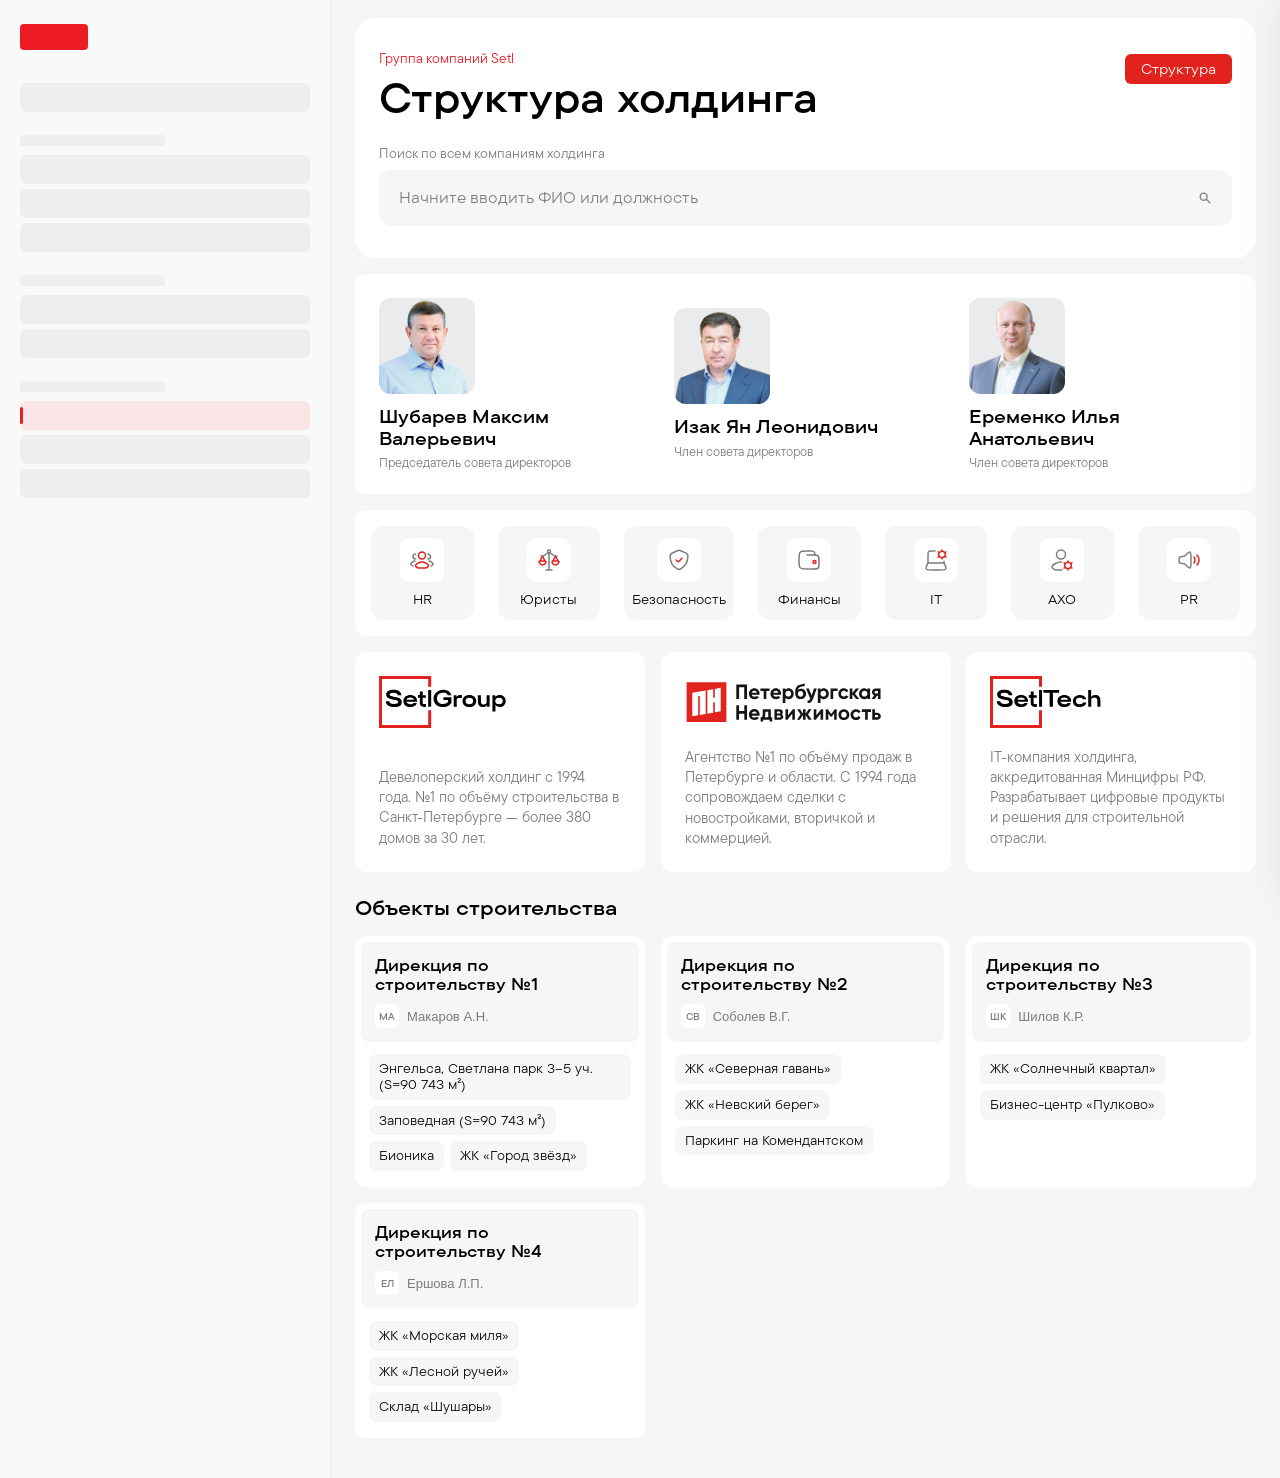
==== commit bc431f69: "Основной сайт: переключатель версий («Текущая» отмечена) и раздел «Объекты строительства» на главной" ====
--- a/index.html
+++ b/index.html
@@ -1610,7 +1610,7 @@
    Surface SVG в под-карточках делаем 50px (как wrap), body margin-top: 0, gap 4px */
 .card-v3__sub .card-v2-mh__surface { height: 50px; }
 .card-v3__sub .card-v2-mh__surface svg { height: 50px; }
-/* body: Figma — top:0, sides:14, bottom:8; margin-top:0 т.к. surface теперь ровно 50px */
+/* body: по макету — top:0, sides:14, bottom:8; margin-top:0 т.к. surface теперь ровно 50px */
 .card-v3__sub .card-v2-mh__body { margin-top: 0; padding: 0 14px 8px; }
 /* Имя: не сжимается в под-карточке */
 .card-v3__sub .card-v2__name { flex-shrink: 0; width: 100%; white-space: nowrap; overflow: hidden; text-overflow: ellipsis; }
@@ -2043,7 +2043,8 @@
 .vm-wz-sub  { font-family: var(--f-exp); font-size: 14px; color: #7e7e7e; line-height: 1.2; }
 
   </style>
-  <link rel="stylesheet" href="print.css?v=20261108a"><!-- ?v= — версия: после обновления браузер берёт новый файл, а не кэш -->
+  <link rel="stylesheet" href="print.css?v=20261109b"><!-- ?v= — версия: после обновления браузер берёт новый файл, а не кэш -->
+<link rel="stylesheet" href="objects.css?v=7"><!-- раздел «Объекты строительства» на главной (деревья объектов — на digital.html) -->
 </head>
 <body>
 <div class="demo-layout">
@@ -4435,13 +4436,8 @@
 function v2IsDeputy(person) { return !!(person && (person.deputy || /^заместитель/i.test((person.role || '').trim()))); }
 function v2PutAvatar(wrap, person) {
   if (person.deps && person.deps.length) v2PutDepsStack(wrap, person.deps);
-  const ph = makeV2Photo(person.name, person.photo, person.fullName);
-  if (!v2IsDeputy(person)) { wrap.appendChild(ph); return; }
-  const box = document.createElement('div');
-  box.className = 'v2-ava';
-  box.append(ph);
-  box.insertAdjacentHTML('beforeend', '<span class="v2-zam" title="Заместитель">Зам.</span>');
-  wrap.appendChild(box);
+  // отметку «Зам.» на аватарке убрали — заказчик от неё отказался (2026-11); v2IsDeputy оставлена, если вернут
+  wrap.appendChild(makeV2Photo(person.name, person.photo, person.fullName));
 }
 
 // Вариант на сравнение: замы — стопкой аватарок у правого края карточки руководителя (deps у человека).
@@ -6832,10 +6828,12 @@
 buildGlobalSearchIndex();
 restoreFromHash();
 </script>
+<script src="objects.js?v=3"></script>
+<script src="version-switch.js?v=5"></script>
 <script src="custom-structure.js?v=20261027c"></script>
 <script type="module">
   // Печать — ES-модуль (тот же файл уходит на прод). Здесь без данных: демо берёт их со страницы
-  import { openPrintPreview } from './print.js?v=20261108a';
+  import { openPrintPreview } from './print.js?v=20261109b';
   window.openPrintPreview = () => openPrintPreview();
 </script>
 </body>
--- a/print.css
+++ b/print.css
@@ -203,7 +203,8 @@
   flex-shrink: 0; background: #fff; overflow: hidden;
   box-shadow: 0 4px 24px rgba(0,0,0,0.12);
 }
-.pp-content { transform-origin: 0 0; width: max-content; font-family: var(--f-body); color: var(--black); }
+.pp-content { transform-origin: 0 0; width: max-content; font-family: var(--f-body); color: var(--black);
+  overflow-wrap: break-word; }   /* слово шире колонки (длинная фамилия, название без пробелов) — переносится, а не вылезает */
 .pp-probe { position: absolute; left: -100000px; top: 0; visibility: hidden; }
 
 /* ---------- Содержимое листа ---------- */
@@ -222,10 +223,10 @@
   --hk: 1;
   display: flex; align-items: center; gap: calc(6mm * var(--hk));
   height: calc(12mm * var(--hk)); margin-bottom: calc(8mm * var(--hk));
-  min-width: max-content; box-sizing: border-box;
-}
-.pp-sheet__head .pp-logo { height: calc(9mm * var(--hk)); }
-.pp-sheet__title { font-family: var(--f-exp); font-size: calc(3.6mm * var(--hk)); line-height: 1.25; color: #41484a; }
+  box-sizing: border-box;   /* всегда по полям; длинное название ветки переносится, а не раздвигает шапку */
+}
+.pp-sheet__head .pp-logo { height: calc(9mm * var(--hk)); flex-shrink: 0; }
+.pp-sheet__title { min-width: 0; overflow-wrap: anywhere; font-family: var(--f-exp); font-size: calc(3.6mm * var(--hk)); line-height: 1.25; color: #41484a; }
 .pp-sheet__title b { font-weight: 600; color: var(--black); }
 .pp-sheet__date {
   margin-left: auto; padding-left: calc(8mm * var(--hk)); white-space: nowrap;
@@ -366,6 +367,8 @@
 .pp-card .pp-team { margin-top: 10px; }
 /* Карточка ветки над колонками (лист на ветку): сотрудники — в несколько колонок (--tc) */
 .pp-card--branch { width: auto; min-width: 220px; }
+/* текст карточки ветки переносится: иначе длинное название растягивало карточку шире листа */
+.pp-card--branch > .pp-card__person, .pp-card--branch > .pp-card__dept, .pp-card--branch > .pp-card__stats { max-width: 560px; }
 .pp-card--branch .pp-team { display: grid; grid-template-columns: repeat(var(--tc, 1), 196px); column-gap: 12px; }
 /* Авто-раскладка: сотрудники отдела — сеткой по ширине колонки (широкая колонка — несколько столбцов) */
 /* min(180px, 100%) — плашка уже 180 px (глубокий уровень в узкой колонке): один столбец по её ширине,
--- a/objects.css
+++ b/objects.css
@@ -0,0 +1,53 @@
+/* ====================================================================
+   «Объекты» (концепт, digital.html): раздел «Объекты строительства» на главной,
+   перевёрнутые карточки в дереве объектов. Логика — objects.js
+==================================================================== */
+
+/* ---------- Раздел «Объекты строительства» — в стиле главной: заголовок на фоне, белые карточки дирекций ---------- */
+.obj-panel { padding-top: 8px; padding-bottom: 40px; }   /* внизу страницы — воздух, чтобы карточки не упирались в край */   /* отступ сверху — общий gap главной (16px) + немного воздуха перед заголовком */
+.obj-section { margin: 0 0 16px; font-family: var(--f-exp); font-weight: 600; font-size: 20px; line-height: 1.2; color: var(--black); }
+.obj-grid { display: grid; grid-template-columns: repeat(auto-fill, minmax(280px, 1fr)); gap: 16px; }
+.obj-card { background: #fff; border-radius: 12px; padding: 6px; display: flex; flex-direction: column; }
+.obj-card__head {   /* серая плашка с названием дирекции и руководителем */
+  display: flex; flex-direction: column; align-items: flex-start; gap: 10px; text-align: left;
+  padding: 14px; border: 0; border-radius: 8px; background: #f6f6f6; cursor: pointer;
+  transition: background .15s, box-shadow .15s;
+}
+.obj-card__head:hover { background: #fff0f0; box-shadow: 0 0 0 1.5px rgba(226, 34, 28, .25); }
+.obj-card__title { font-family: var(--f-exp); font-weight: 600; font-size: 16px; line-height: 1.2; color: var(--black); transition: color .15s; }
+.obj-card__head:hover .obj-card__title { color: var(--red); }
+.obj-card__lead { display: inline-flex; align-items: center; gap: 8px; font-size: 13px; color: #7c7c7c; }
+.obj-ava {
+  width: 24px; height: 24px; border-radius: 6px; display: grid; place-items: center; flex-shrink: 0;
+  background: #fff; color: #7c7c7c; font-family: var(--f-exp); font-size: 9px; font-weight: 600;
+}
+.obj-chips { display: flex; flex-wrap: wrap; gap: 6px; padding: 12px 8px 10px; }
+.obj-chip {
+  border: 0; border-radius: 8px; padding: 7px 10px; cursor: pointer; text-align: left;
+  background: #f6f6f6; color: var(--black); font-family: var(--f-exp); font-size: 12.5px; line-height: 1.25;
+  transition: background .15s, color .15s, box-shadow .15s;
+}
+.obj-chip:hover { background: #fff0f0; color: var(--red); box-shadow: 0 0 0 1.5px rgba(226, 34, 28, .25); }
+
+/* ---------- Дерево объектов: карточка перевёрнута — объект сверху, ответственный снизу в строку ---------- */
+#view-tree.is-objects .card-v2-multi { flex-direction: column-reverse; }
+#view-tree.is-objects .card-v2-multi .card-v2 { flex-direction: row; align-items: center; }
+#view-tree.is-objects .card-v2-multi .card-v2-mh__header { width: auto; align-self: center; }
+#view-tree.is-objects .card-v2-multi .card-v2-mh__wrap { padding: 0 0 0 14px; height: auto; flex: none; }
+#view-tree.is-objects .card-v2-multi .card-v2-mh__surface { display: none; }
+#view-tree.is-objects .card-v2-multi .card-v2-mh__body { margin-top: 0; padding: 0 14px 0 10px; justify-content: center; }
+#view-tree.is-objects .card-v2-multi .card-v2-mh__text { flex: none; }
+#view-tree.is-objects .card-v2-multi__dept-wrap { border-radius: 20px 20px 0 0; }
+/* версии «Мульт / Игра» для объектов не собраны — переключатель в дереве объектов не показываем */
+#view-tree.is-objects .ver-switch { display: none; }
+
+/* найденный объект — мягкая голубая вспышка вокруг плашки */
+#view-tree .card-v2-multi__dept.obj-found { animation: obj-found 2.4s ease-out 1; }
+@keyframes obj-found {
+  0%   { box-shadow: 0 0 0 0 rgba(60, 131, 246, .0); }
+  15%  { box-shadow: 0 0 0 4px rgba(60, 131, 246, .55), 0 0 22px 4px rgba(60, 131, 246, .35); }
+  100% { box-shadow: 0 0 0 10px rgba(60, 131, 246, 0), 0 0 22px 4px rgba(60, 131, 246, 0); }
+}
+
+/* в дереве объектов юридические лица холдинга ни к чему */
+#view-tree.is-objects #btn-legal-open { display: none !important; }
